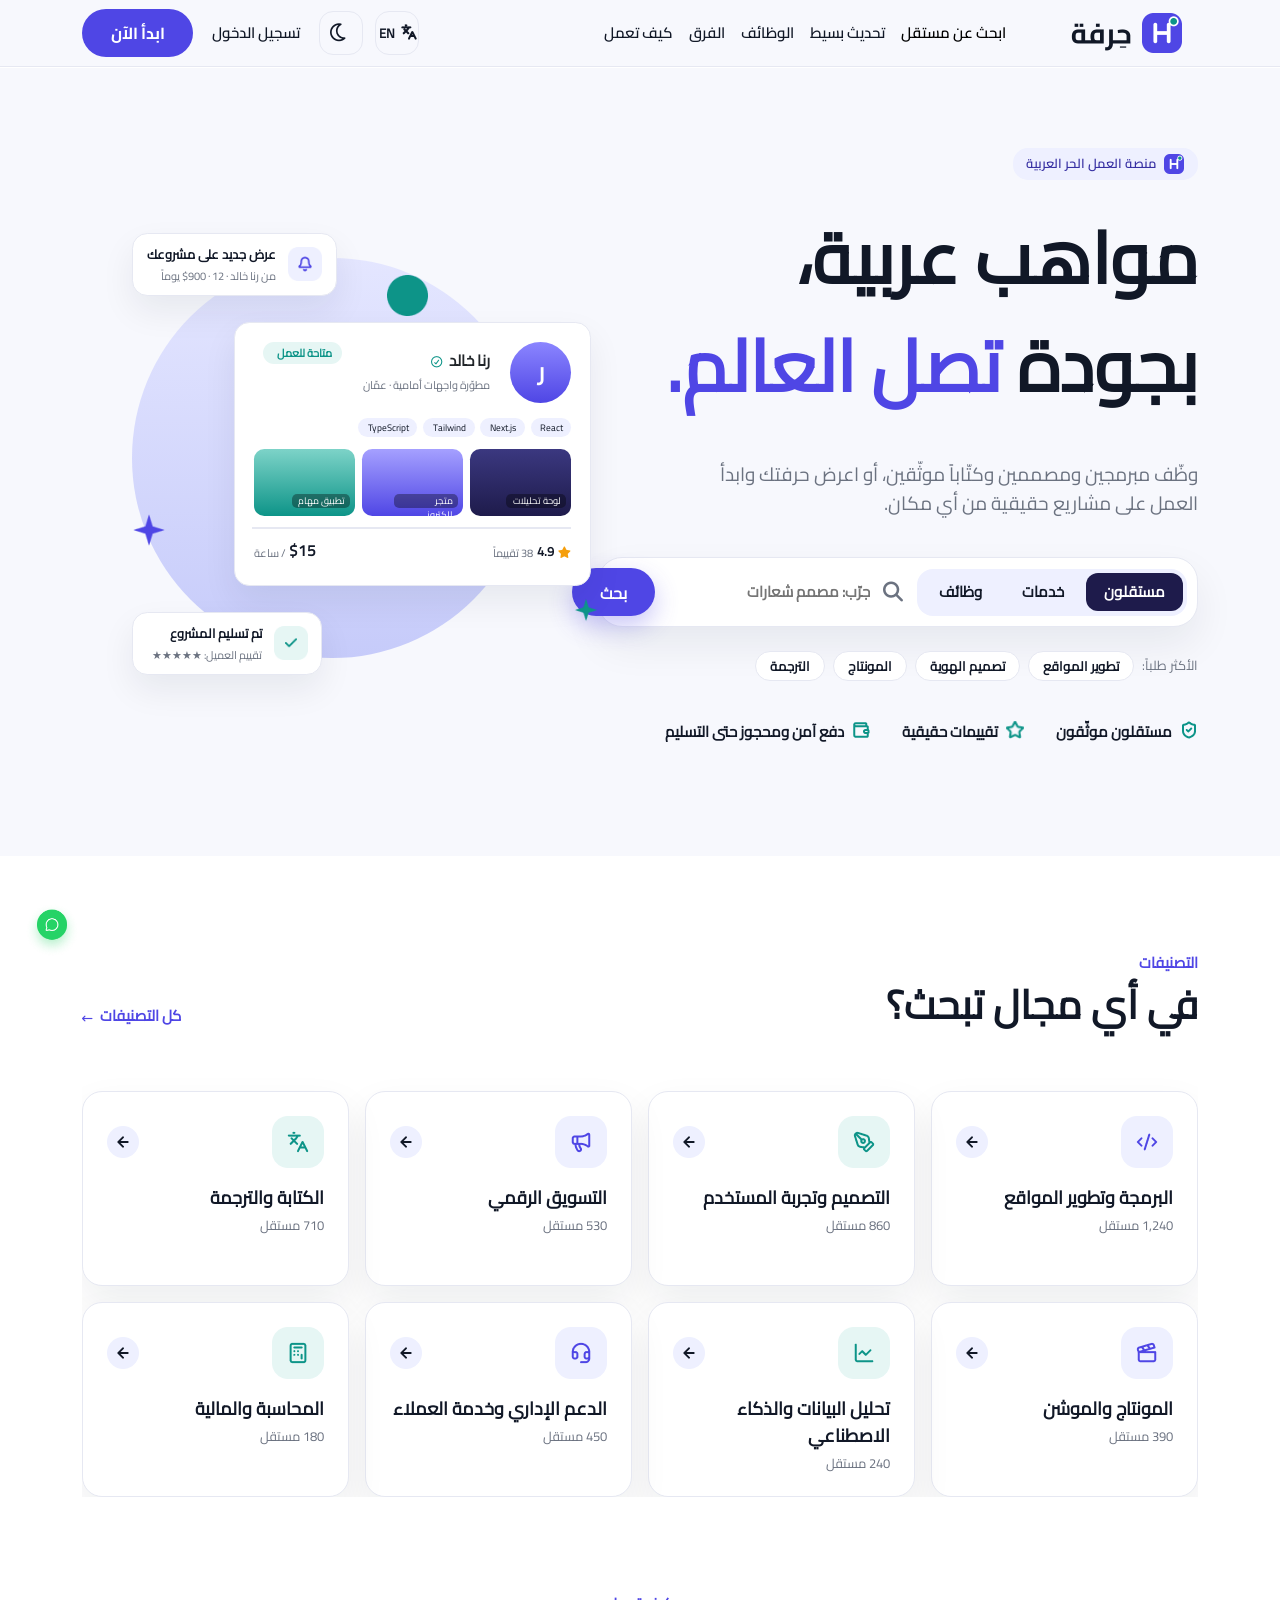
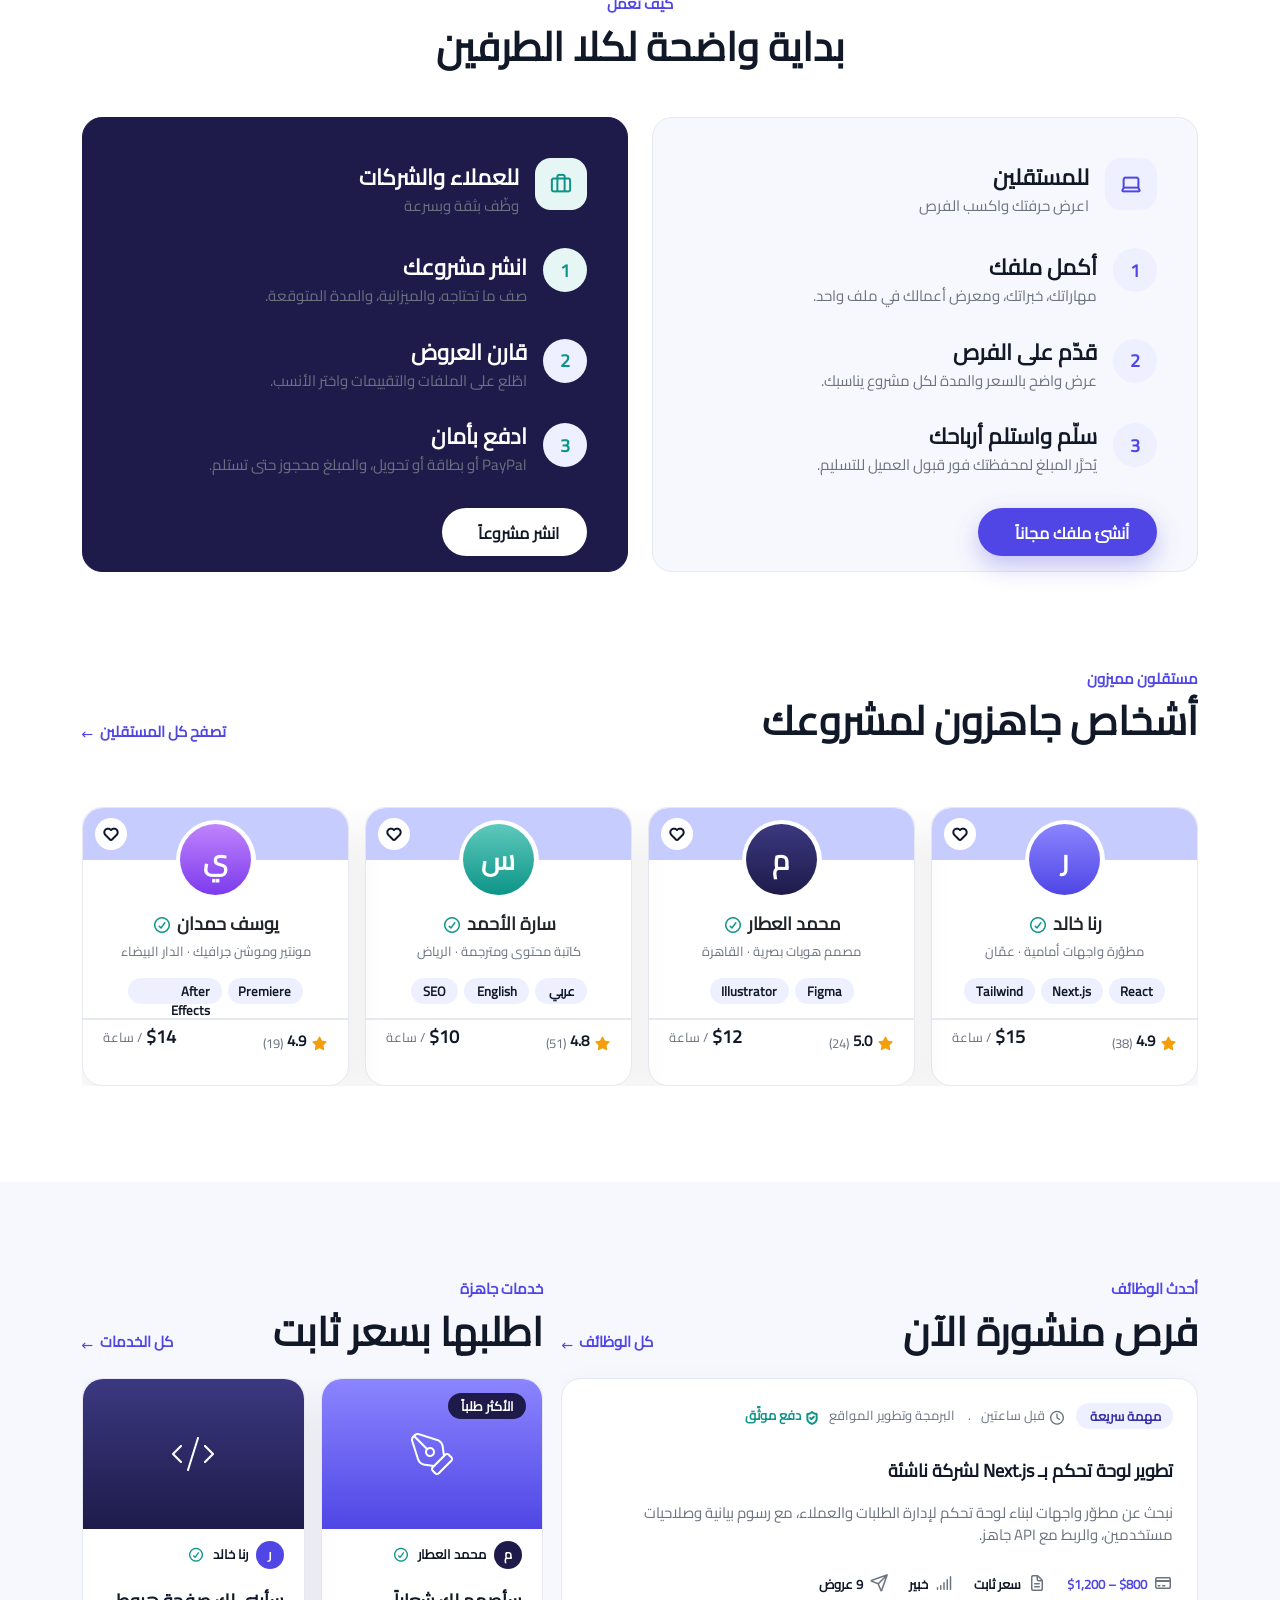
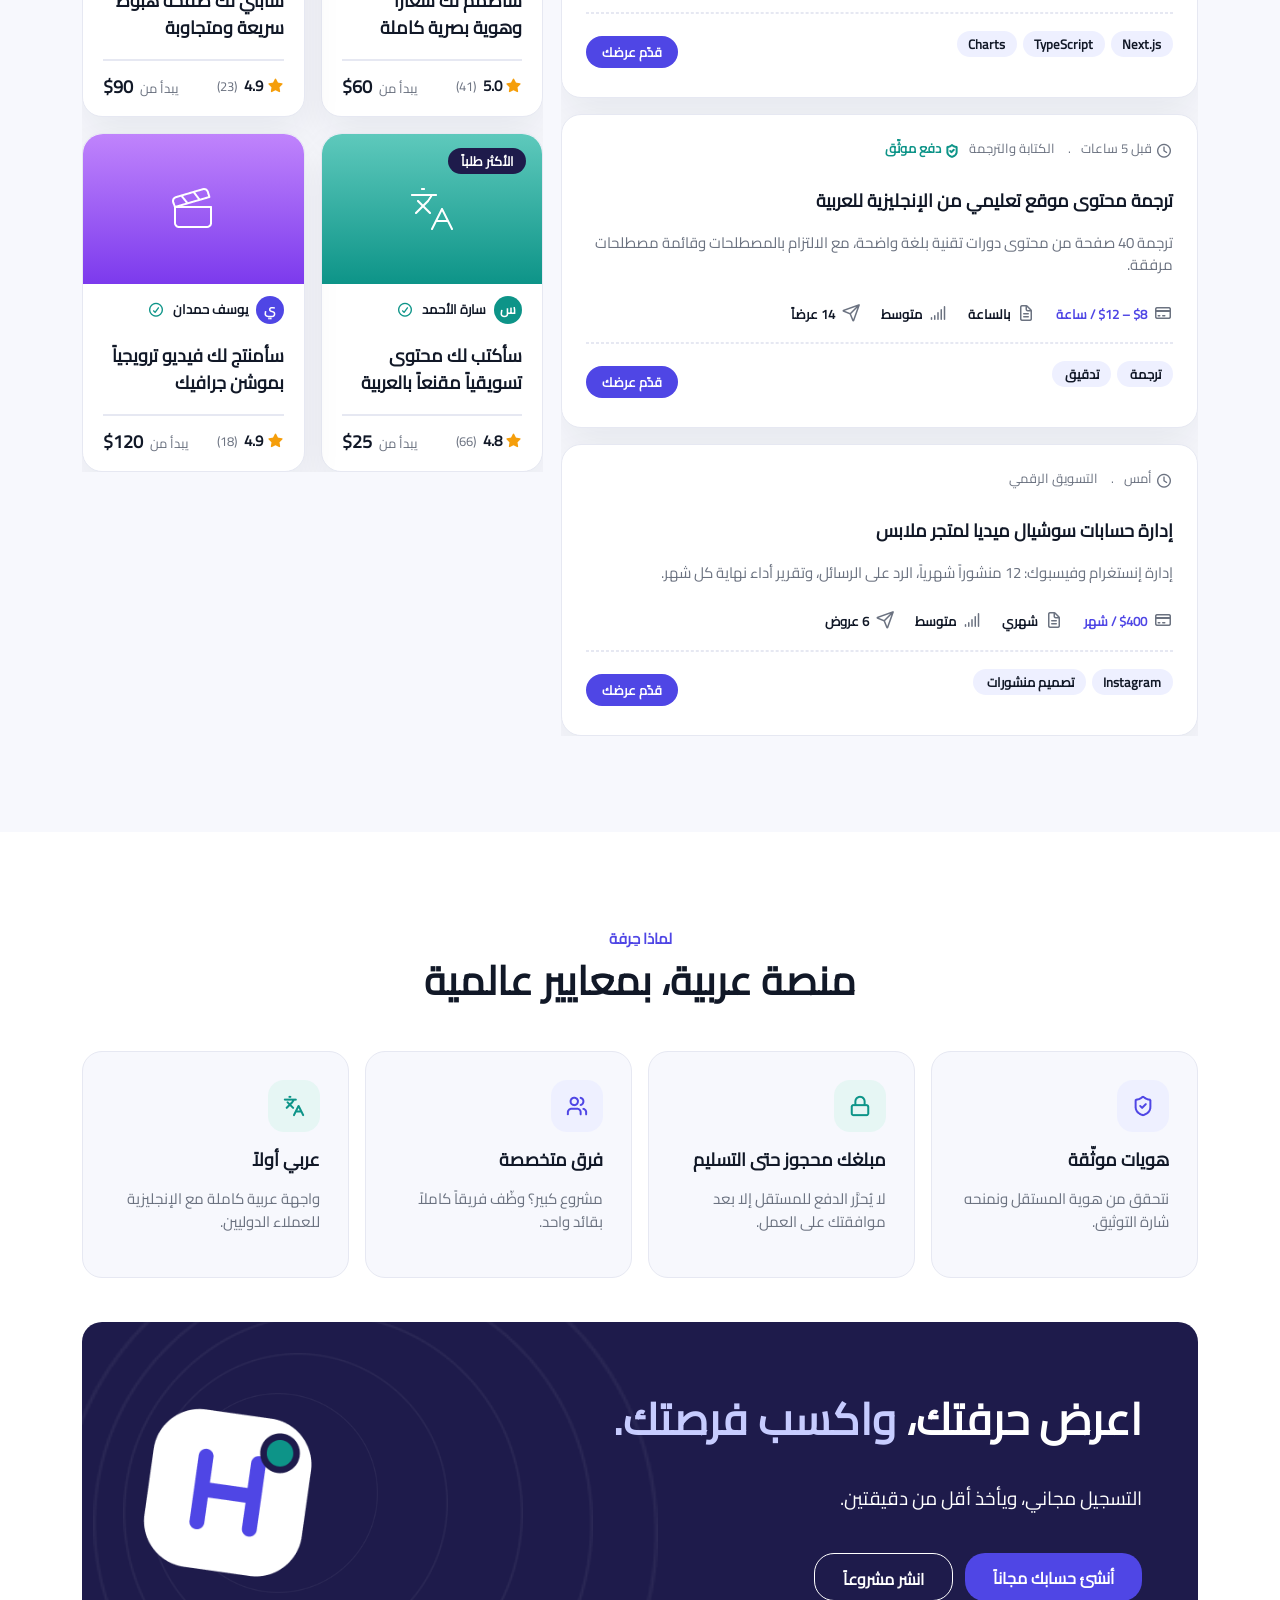
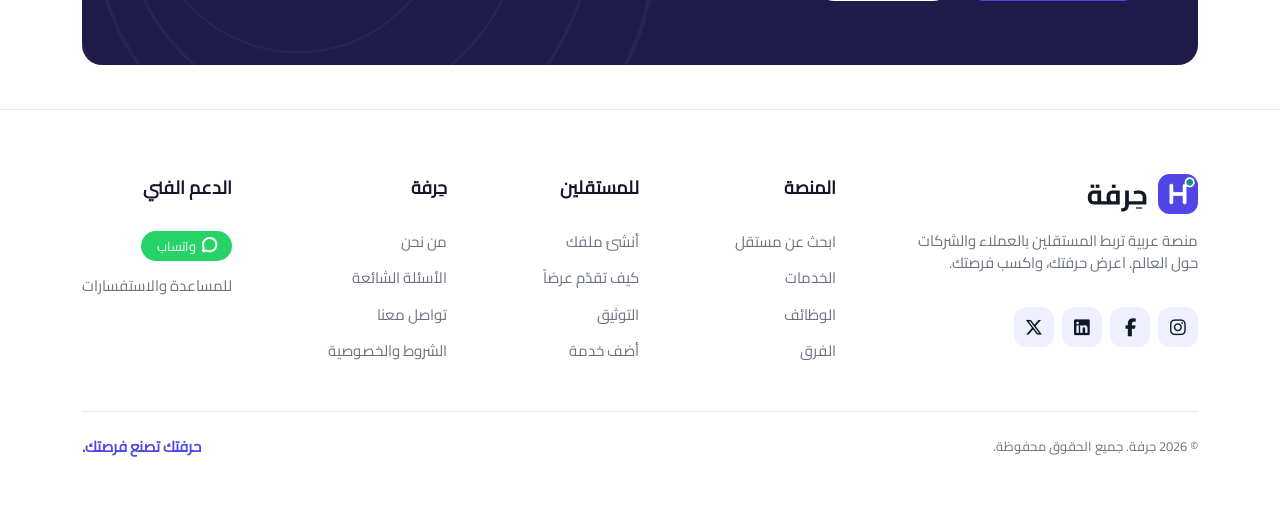
==== index.html @ 4d3cc08c "Update index.html" ====
<!DOCTYPE html>
<html lang="en" dir="rtl">
    <head>
        <meta charset="UTF-8">
        <meta name="viewport" content="width=device-width, initial-scale=1.0">
        <title>حِرفة</title>
        <!-- ضبط الوضع الليلي مبكراً قبل ظهور الصفحة -->
        <script>
            (function () {
                try {
                    var t = localStorage.getItem('theme');
                    if (!t) { t = window.matchMedia('(prefers-color-scheme: dark)').matches ? 'dark' : 'light'; }
                    document.documentElement.setAttribute('data-theme', t);
                } catch (e) {}
            })();
        </script>
        <link rel="stylesheet" href="css/all.min.css"/>
        <link rel="stylesheet" href="css/brands.min.css"/>
        <link rel="stylesheet" href="css/fontawesome.min.css"/>
        <!--  استدعاء ملف البوتوستراب  -->
        <link href="css/Bootstrapvarsio5.css" rel="stylesheet"/>
        <link rel="stylesheet" href="css/style.css"/>
        <!-- ملفات الاتصال المسبق بخطوط قوقل وأيقونة الموقع -->
        <link rel="preconnect" href="https://fonts.googleapis.com">
        <link rel="preconnect" href="https://fonts.gstatic.com" crossorigin>
        <link rel="shortcut icon" href="image/Logo Mark.png" type="images/x-icon">
    </head>
    <body>
        <main>
            <!-- شاشة التحميل الافتتاحية -->
            <div id="splash-screen">
                <div class="splash-content">
                    <!-- استبدل logo.png برابط صورة لوغو موقعك الحالي -->
                    <img src="image/Logo Markii.png" alt="لوغو حرفة" class="splash-logo">
                    <!-- خط تحميل متحرك باللون البنفسجي الخاص بموقعك -->
                    <div class="loading-bar"></div>
                </div>
            </div>
            <!-- start nav -->
            <nav class="navbar navbar-expand-lg ">
                <div class="container">
                    <a class="navbar-brand" href="#"><img src="image/Logo.png" alt="" ></a>
                    <button class="navbar-toggler" type="button" data-bs-toggle="collapse" data-bs-target="#navbarSupportedContent" aria-controls="navbarSupportedContent" aria-expanded="false" aria-label="Toggle navigation">
                    <span class="navbar-toggler-icon"></span>
                    </button>
                    <div class="collapse navbar-collapse" id="navbarSupportedContent">
                        <ul class="navbar-nav ms-auto mb-2 mb-lg-0 ">
                            <li class="nav-item">
                                <a class="nav-link active" aria-current="page" href="freelancer.html">ابحث عن مستقل</a>
                            </li>
                            <li class="nav-item">
                                <a class="nav-link" href="#search">تحديث بسيط</a>
                            </li>
                            <li class="nav-item">
                                <a class="nav-link" href="jobs.html">الوظائف</a>
                            </li>
                            <li class="nav-item">
                                <a class="nav-link" href="#why">الفرق</a>
                            </li>
                            <li class="nav-item">
                                <a class="nav-link" href="#work">كيف تعمل</a>
                            </li>
                        </ul>
                        <button type="button" class="btn btn1"  >
                            <div>
                                <img src="image/languages.png" alt="">
                                <p>EN</p>
                            </div>
                        </button>
                        <button type="button" class="btn btn2" id="themeToggle" aria-label="تبديل الوضع الليلي"><i class="fa-regular fa-moon"></i></button>
                        <button type="button" class="btn btn3" >تسجيل الدخول</button>
                        <button type="button" class="btn btn4">ابدأ الآن</button>
                    </div>
                </div>
            </nav>
            <!-- end nav -->
            <!-- start about -->
            <section class="about">
                <div class="container">
                    <div class="all">
                        <div class="div1">
                            <div class="d1">
                                <img src="image/Logo Mark.png" alt="">
                                <p>منصة العمل الحر العربية</p>
                            </div>
                            <p class="p1">مواهب عربية، بجودة <span>تصل العالم.</span></p>
                            <p class="p2">وظّف مبرمجين ومصممين وكتّاباً موثّقين، أو اعرض حرفتك وابدأ العمل على مشاريع حقيقية من أي مكان.</p>
                            <div class="d2">
                                <div class="a1">
                                    <a href="freelancer.html" target="_blank"><button class="b1">مستقلون</button></a>
                                    <a href="" target="_blank"><button class="b2" id="#why">خدمات</button></a>
                                    <a href="jobs.html" target="_blank"><button class="b3">وظائف</button></a>
                                </div>
                                <div class="a2">
                                    <i class="fa-solid fa-magnifying-glass"></i>
                                    <input type="text" placeholder="جرّب: مصمم شعارات">
                                </div>
                                <button class="b4">بحث</button>
                            </div>
                            <div class="d3">
                                <p class="p1">الأكثر طلباً:</p>
                                <p class="p2">تطوير المواقع</p>
                                <p class="p3">تصميم الهوية</p>
                                <p class="p4">المونتاج</p>
                                <p class="p5">الترجمة</p>
                            </div>
                            <div class="d4">
                                <div class="a1">
                                    <img src="image/shield-check.png" alt="">
                                    <p>مستقلون موثّقون</p>
                                </div>
                                <div class="a2">
                                    <img src="image/Vectors.png" alt="">
                                    <p>تقييمات حقيقية</p>
                                </div>
                                <div class="a3">
                                    <img src="image/wallet.png" alt="">
                                    <p>دفع آمن ومحجوز حتى التسليم</p>
                                </div>
                            </div>
                        </div>
                        <div class="div2">
                            <div class="allall">
                                <div class="d1">
                                    <img src="image/Icon.png" alt="">
                                    <div>
                                        <p class="p1">عرض جديد على مشروعك</p>
                                        <p class="p2">من رنا خالد · ‎$900‎ · 12 يوماً</p>
                                    </div>
                                </div>
                                <img src="image/Dot.png" alt="" class="img1">
                                <div class="d2">
                                    <div class="div1">
                                        <p class="m1">ر</p>
                                        <div class="m2">
                                            <div>
                                                <p>رنا خالد</p>
                                                <i class="fa-regular fa-circle-check"></i>
                                            </div>
                                            <p class="p">مطوّرة واجهات أمامية · عمّان</p>
                                        </div>
                                        <p class="m3">متاحة للعمل</p>
                                    </div>
                                    <div class="div2">
                                        <p class="m1">React</p>
                                        <p class="m2">Next.js</p>
                                        <p class="m3">Tailwind</p>
                                        <p class="m4">TypeScript</p>
                                    </div>
                                    <div class="div3">
                                        <div class="m1">
                                            <p>لوحة تحليلات</p>
                                        </div>
                                        <div class="m2">
                                            <p>متجر إلكتروني</p>
                                        </div>
                                        <div class="m3">
                                            <p>تطبيق مهام</p>
                                        </div>
                                    </div>
                                    <div class="div4"></div>
                                    <div class="div5">
                                        <div class="m1">
                                            <i class="fa-solid fa-star"></i>
                                            <p>4.9 <span>38 تقييماً</span></p>
                                        </div>
                                        <p class="m2">$15 <span>/ ساعة</span></p>
                                    </div>
                                </div>
                                <img src="image/Sparkle.png" alt="" class="img2">
                                <img src="image/Sparkle2.png" alt="" class="img3">
                                <div class="d3">
                                    <img src="image/Icon2.png" alt="">
                                    <div>
                                        <p class="p1">تم تسليم المشروع</p>
                                        <p class="p2">تقييم العميل: ★★★★★</p>
                                    </div>
                                </div>
                            </div>
                        </div>
                    </div>
                </div>
            </section>
            <!-- end about -->
            <!-- start search -->
            <section class="search" id="search">
                <img src="image/WhatsApp FAB.png" alt="" class="img">
                <div class="container">
                    <div class="all">
                        <div class="div1">
                            <div class="m1">
                                <p class="p1">التصنيفات</p>
                                <p class="p2">في أي مجال تبحث؟</p>
                            </div>
                            <div class="m2">
                                <p>كل التصنيفات</p>
                                <i class="fa-solid fa-arrow-left-long"></i>
                            </div>
                        </div>
                        <div class="div2">
                            <div class="m1">
                                <div class="a1">
                                    <img src="image/Icon Box.png" alt="" class="i1">
                                    <img src="image/Arrow.png" alt="" class="i2">
                                </div>
                                <div class="a2">
                                    <p class="p1">البرمجة وتطوير المواقع</p>
                                    <p class="p2">1,240 مستقل</p>
                                </div>
                            </div>
                            <div class="m2">
                                <div class="a1">
                                    <img src="image/Icon Box2.png" alt="" class="i1">
                                    <img src="image/Arrow.png" alt="" class="i2">
                                </div>
                                <div class="a2">
                                    <p class="p1">التصميم وتجربة المستخدم</p>
                                    <p class="p2">860 مستقل</p>
                                </div>
                            </div>
                            <div class="m3">
                                <div class="a1">
                                    <img src="image/Icon Box3.png" alt="" class="i1">
                                    <img src="image/Arrow.png" alt="" class="i2">
                                </div>
                                <div class="a2">
                                    <p class="p1">التسويق الرقمي</p>
                                    <p class="p2">530 مستقل</p>
                                </div>
                            </div>
                            <div class="m4">
                                <div class="a1">
                                    <img src="image/Icon Box4.png" alt="" class="i1">
                                    <img src="image/Arrow.png" alt="" class="i2">
                                </div>
                                <div class="a2">
                                    <p class="p1">الكتابة والترجمة</p>
                                    <p class="p2">710 مستقل</p>
                                </div>
                            </div>
                            <div class="m5">
                                <div class="a1">
                                    <img src="image/Icon Box5.png" alt="" class="i1">
                                    <img src="image/Arrow.png" alt="" class="i2">
                                </div>
                                <div class="a2">
                                    <p class="p1">المونتاج والموشن</p>
                                    <p class="p2">390 مستقل</p>
                                </div>
                            </div>
                            <div class="m6">
                                <div class="a1">
                                    <img src="image/Icon Box6.png" alt="" class="i1">
                                    <img src="image/Arrow.png" alt="" class="i2">
                                </div>
                                <div class="a2">
                                    <p class="p1">تحليل البيانات والذكاء الاصطناعي</p>
                                    <p class="p2">240 مستقل</p>
                                </div>
                            </div>
                            <div class="m7">
                                <div class="a1">
                                    <img src="image/Icon Box7.png" alt="" class="i1">
                                    <img src="image/Arrow.png" alt="" class="i2">
                                </div>
                                <div class="a2">
                                    <p class="p1">الدعم الإداري وخدمة العملاء</p>
                                    <p class="p2">450 مستقل</p>
                                </div>
                            </div>
                            <div class="m8">
                                <div class="a1">
                                    <img src="image/Icon Box8.png" alt="" class="i1">
                                    <img src="image/Arrow.png" alt="" class="i2">
                                </div>
                                <div class="a2">
                                    <p class="p1">المحاسبة والمالية</p>
                                    <p class="p2">180 مستقل</p>
                                </div>
                            </div>
                        </div>
                    </div>
                </div>
            </section>
            <!-- end search -->
            <!-- start work -->
            <section class="work" id="work">
                <div class="container">
                    <div class="all">
                        <div class="div1">
                            <p class="p1">كيف تعمل</p>
                            <p class="p2">بداية واضحة لكلا الطرفين</p>
                        </div>
                        <div class="div2">
                            <div class="d1">
                                <div class="m1">
                                    <img src="image/Icon Box0.png" alt="">
                                    <div>
                                        <p class="s1">للمستقلين</p>
                                        <p class="s2">اعرض حرفتك واكسب الفرص</p>
                                    </div>
                                </div>
                                <div class="m2">
                                    <p class="s0">1</p>
                                    <div>
                                        <p class="s1">أكمل ملفك</p>
                                        <p class="s2">مهاراتك، خبراتك، ومعرض أعمالك في ملف واحد.</p>
                                    </div>
                                </div>
                                <div class="m3">
                                    <p class="s0">2</p>
                                    <div>
                                        <p class="s1">قدّم على الفرص</p>
                                        <p class="s2">عرض واضح بالسعر والمدة لكل مشروع يناسبك.</p>
                                    </div>
                                </div>
                                <div class="m4">
                                    <p class="s0">3</p>
                                    <div>
                                        <p class="s1">سلّم واستلم أرباحك</p>
                                        <p class="s2">يُحرَّر المبلغ لمحفظتك فور قبول العميل للتسليم.</p>
                                    </div>
                                </div>
                                <a href="#" class="m5">أنشئ ملفك مجاناً</a>
                            </div>
                            <div class="d2">
                                <div class="m1">
                                    <img src="image/Icon Box00.png" alt="">
                                    <div>
                                        <p class="s1">للعملاء والشركات</p>
                                        <p class="s2">وظّف بثقة وبسرعة</p>
                                    </div>
                                </div>
                                <div class="m2">
                                    <p class="s0">1</p>
                                    <div>
                                        <p class="s1">انشر مشروعك</p>
                                        <p class="s2">صف ما تحتاجه، والميزانية، والمدة المتوقعة.</p>
                                    </div>
                                </div>
                                <div class="m3">
                                    <p class="s0">2</p>
                                    <div>
                                        <p class="s1">قارن العروض</p>
                                        <p class="s2">اطّلع على الملفات والتقييمات واختر الأنسب.</p>
                                    </div>
                                </div>
                                <div class="m4">
                                    <p class="s0">3</p>
                                    <div>
                                        <p class="s1">ادفع بأمان</p>
                                        <p class="s2">PayPal أو بطاقة أو تحويل، والمبلغ محجوز حتى تستلم.</p>
                                    </div>
                                </div>
                                <a href="#" class="m5">انشر مشروعاً</a>
                            </div>
                        </div>
                    </div>
                </div>
            </section>
            <!-- end work -->
            <!-- start people -->
            <section class="people" id="people">
                <div class="container">
                    <div class="all">
                        <div class="div1">
                            <div class="m1">
                                <p class="p1">مستقلون مميزون</p>
                                <p class="p2">أشخاص جاهزون لمشروعك</p>
                            </div>
                            <div class="m2">
                                <p>تصفح كل المستقلين</p>
                                <i class="fa-solid fa-arrow-left-long"></i>
                            </div>
                        </div>
                        <div class="div2">
                            <div class="m1">
                                <div class="a1">
                                    <img src="image/Favorite.png" alt="">
                                </div>
                                <div class="a2">
                                    <div>ر</div>
                                </div>
                                <div class="a3">
                                    <p>رنا خالد</p>
                                    <i class="fa-regular fa-circle-check"></i>
                                </div>
                                <p class="a4">مطوّرة واجهات أمامية · عمّان</p>
                                <div class="a5">
                                    <p class="p1">React</p>
                                    <p class="p2">Next.js</p>
                                    <p class="p3">Tailwind</p>
                                </div>
                                <div class="a6"></div>
                                <div class="a7">
                                    <div class="p1">
                                        <i class="fa-solid fa-star"></i>
                                        <p>4.9 <span>(38)</span></p>
                                    </div>
                                    <p class="p2">$15 <span>/ ساعة</span></p>
                                </div>
                            </div>
                            <div class="m2">
                                <div class="a1">
                                    <img src="image/Favorite.png" alt="">
                                </div>
                                <div class="a2">
                                    <div>م</div>
                                </div>
                                <div class="a3">
                                    <p>محمد العطار</p>
                                    <i class="fa-regular fa-circle-check"></i>
                                </div>
                                <p class="a4">مصمم هويات بصرية · القاهرة</p>
                                <div class="a5">
                                    <p class="p1">Figma</p>
                                    <p class="p2">Illustrator</p>
                                </div>
                                <div class="a6"></div>
                                <div class="a7">
                                    <div class="p1">
                                        <i class="fa-solid fa-star"></i>
                                        <p>5.0 <span>(24)</span></p>
                                    </div>
                                    <p class="p2">$12 <span>/ ساعة</span></p>
                                </div>
                            </div>
                            <div class="m3">
                                <div class="a1">
                                    <img src="image/Favorite.png" alt="">
                                </div>
                                <div class="a2">
                                    <div>س</div>
                                </div>
                                <div class="a3">
                                    <p>سارة الأحمد</p>
                                    <i class="fa-regular fa-circle-check"></i>
                                </div>
                                <p class="a4">كاتبة محتوى ومترجمة · الرياض</p>
                                <div class="a5">
                                    <p class="p1">عربي</p>
                                    <p class="p2">English</p>
                                    <p class="p3">SEO</p>
                                </div>
                                <div class="a6"></div>
                                <div class="a7">
                                    <div class="p1">
                                        <i class="fa-solid fa-star"></i>
                                        <p>4.8 <span>(51)</span></p>
                                    </div>
                                    <p class="p2">$10 <span>/ ساعة</span></p>
                                </div>
                            </div>
                            <div class="m4">
                                <div class="a1">
                                    <img src="image/Favorite.png" alt="">
                                </div>
                                <div class="a2">
                                    <div>ي</div>
                                </div>
                                <div class="a3">
                                    <p>يوسف حمدان</p>
                                    <i class="fa-regular fa-circle-check"></i>
                                </div>
                                <p class="a4">مونتير وموشن جرافيك · الدار البيضاء</p>
                                <div class="a5">
                                    <p class="p1">Premiere</p>
                                    <p class="p2">After Effects</p>
                                </div>
                                <div class="a6"></div>
                                <div class="a7">
                                    <div class="p1">
                                        <i class="fa-solid fa-star"></i>
                                        <p>4.9 <span>(19)</span></p>
                                    </div>
                                    <p class="p2">$14 <span>/ ساعة</span></p>
                                </div>
                            </div>
                        </div>
                    </div>
                </div>
            </section>
            <!-- end people -->
            <!-- start jobs -->
            <section class="jobs" id="jobs">
                <div class="container">
                    <div class="all">
                        <div class="div1">
                            <div class="m1">
                                <div class="s1">
                                    <p class="p1">أحدث الوظائف</p>
                                    <p class="p2">فرص منشورة الآن</p>
                                </div>
                                <div class="s2">
                                    <p>كل الوظائف</p>
                                    <i class="fa-solid fa-arrow-left-long"></i>
                                </div>
                            </div>
                            <div class="m2">
                                <div class="s1">
                                    <div class="p1">
                                        <p class="a1">مهمة سريعة</p>
                                        <div class="a2">
                                            <i class="fa-regular fa-clock"></i>
                                            <p>قبل ساعتين</p>
                                        </div>
                                        <p class="a3">. <span>البرمجة وتطوير المواقع</span></p>
                                        <div class="a4">
                                            <img src="image/glyph.png" alt="">
                                            <p>دفع موثّق</p>
                                        </div>
                                    </div>
                                    <p class="p2">تطوير لوحة تحكم بـ Next.js لشركة ناشئة</p>
                                    <p class="p3">نبحث عن مطوّر واجهات لبناء لوحة تحكم لإدارة الطلبات والعملاء، مع رسوم بيانية وصلاحيات مستخدمين، والربط مع API جاهز.</p>
                                    <div class="p4">
                                        <div class="a1">
                                            <i class="fa-regular fa-credit-card"></i>
                                            <p>$800 – $1,200</p>
                                        </div>
                                        <div class="a2">
                                            <i class="fa-regular fa-file-lines"></i>
                                            <p>سعر ثابت</p>
                                        </div>
                                        <div class="a3">
                                            <i class="fa-solid fa-signal"></i>
                                            <p>خبير</p>
                                        </div>
                                        <div class="a4">
                                            <i class="fa-regular fa-paper-plane"></i>
                                            <p>9 عروض</p>
                                        </div>
                                    </div>
                                    <div class="p5"></div>
                                    <div class="p6">
                                        <div class="a1">
                                            <p class="a2">Next.js</p>
                                            <p class="a3">TypeScript</p>
                                            <p class="a4">Charts</p>
                                        </div>
                                        <a href="#">قدّم عرضك</a>
                                    </div>
                                </div>
                                <div class="s2">
                                    <div class="p1">
                                        <div class="a2">
                                            <i class="fa-regular fa-clock"></i>
                                            <p>قبل 5 ساعات</p>
                                        </div>
                                        <p class="a3">. <span>الكتابة والترجمة</span></p>
                                        <div class="a4">
                                            <img src="image/glyph.png" alt="">
                                            <p>دفع موثّق</p>
                                        </div>
                                    </div>
                                    <p class="p2">ترجمة محتوى موقع تعليمي من الإنجليزية للعربية</p>
                                    <p class="p3">ترجمة 40 صفحة من محتوى دورات تقنية بلغة واضحة، مع الالتزام بالمصطلحات وقائمة مصطلحات مرفقة.</p>
                                    <div class="p4">
                                        <div class="a1">
                                            <i class="fa-regular fa-credit-card"></i>
                                            <p>$8 – $12 / ساعة</p>
                                        </div>
                                        <div class="a2">
                                            <i class="fa-regular fa-file-lines"></i>
                                            <p>بالساعة</p>
                                        </div>
                                        <div class="a3">
                                            <i class="fa-solid fa-signal"></i>
                                            <p>متوسط</p>
                                        </div>
                                        <div class="a4">
                                            <i class="fa-regular fa-paper-plane"></i>
                                            <p>14 عرضاً</p>
                                        </div>
                                    </div>
                                    <div class="p5"></div>
                                    <div class="p6">
                                        <div class="a1">
                                            <p class="a2">ترجمة</p>
                                            <p class="a3">تدقيق</p>
                                        </div>
                                        <a href="#">قدّم عرضك</a>
                                    </div>
                                </div>
                                <div class="s3">
                                    <div class="p1">
                                        <div class="a2">
                                            <i class="fa-regular fa-clock"></i>
                                            <p>أمس</p>
                                        </div>
                                        <p class="a3">. <span>التسويق الرقمي</span></p>
                                    </div>
                                    <p class="p2">إدارة حسابات سوشيال ميديا لمتجر ملابس</p>
                                    <p class="p3">إدارة إنستغرام وفيسبوك: 12 منشوراً شهرياً، الرد على الرسائل، وتقرير أداء نهاية كل شهر.</p>
                                    <div class="p4">
                                        <div class="a1">
                                            <i class="fa-regular fa-credit-card"></i>
                                            <p>$400 / شهر</p>
                                        </div>
                                        <div class="a2">
                                            <i class="fa-regular fa-file-lines"></i>
                                            <p>شهري</p>
                                        </div>
                                        <div class="a3">
                                            <i class="fa-solid fa-signal"></i>
                                            <p>متوسط</p>
                                        </div>
                                        <div class="a4">
                                            <i class="fa-regular fa-paper-plane"></i>
                                            <p>6 عروض</p>
                                        </div>
                                    </div>
                                    <div class="p5"></div>
                                    <div class="p6">
                                        <div class="a1">
                                            <p class="a2">Instagram</p>
                                            <p class="a3">تصميم منشورات</p>
                                        </div>
                                        <a href="#">قدّم عرضك</a>
                                    </div>
                                </div>
                            </div>
                        </div>
                        <div class="div2">
                            <div class="m1">
                                <div class="s1">
                                    <p class="p1">خدمات جاهزة</p>
                                    <p class="p2">اطلبها بسعر ثابت</p>
                                </div>
                                <div class="s2">
                                    <p>كل الخدمات</p>
                                    <i class="fa-solid fa-arrow-left-long"></i>
                                </div>
                            </div>
                            <div class="m2">
                                <div class="s1">
                                    <div class="p1">
                                        <p>الأكثر طلباً</p>
                                        <img src="image/pen-tool.png" alt="">
                                    </div>
                                    <div class="p2">
                                        <p class="a1">م</p>
                                        <p class="a2">محمد العطار</p>
                                        <i class="fa-regular fa-circle-check"></i>
                                    </div>
                                    <p class="p3">سأصمم لك شعاراً وهوية بصرية كاملة</p>
                                    <div class="p4"></div>
                                    <div class="p5">
                                        <div class="a1">
                                            <i class="fa-solid fa-star"></i>
                                            <p>5.0 <span>(41)</span></p>
                                        </div>
                                        <p class="a2">يبدأ من <span>60$</span></p>
                                    </div>
                                </div>
                                <div class="s2">
                                    <div class="p1">
                                        <img src="image/pen-tool2.png" alt="">
                                    </div>
                                    <div class="p2">
                                        <p class="a1">ر</p>
                                        <p class="a2">رنا خالد</p>
                                        <i class="fa-regular fa-circle-check"></i>
                                    </div>
                                    <p class="p3">سأبني لك صفحة هبوط سريعة ومتجاوبة</p>
                                    <div class="p4"></div>
                                    <div class="p5">
                                        <div class="a1">
                                            <i class="fa-solid fa-star"></i>
                                            <p>4.9 <span>(23)</span></p>
                                        </div>
                                        <p class="a2">يبدأ من <span>90$</span></p>
                                    </div>
                                </div>
                                <div class="s3">
                                    <div class="p1">
                                        <p>الأكثر طلباً</p>
                                        <img src="image/pen-tool3.png" alt="">
                                    </div>
                                    <div class="p2">
                                        <p class="a1">س</p>
                                        <p class="a2">سارة الأحمد</p>
                                        <i class="fa-regular fa-circle-check"></i>
                                    </div>
                                    <p class="p3">سأكتب لك محتوى تسويقياً مقنعاً بالعربية</p>
                                    <div class="p4"></div>
                                    <div class="p5">
                                        <div class="a1">
                                            <i class="fa-solid fa-star"></i>
                                            <p>4.8 <span>(66)</span></p>
                                        </div>
                                        <p class="a2">يبدأ من <span>25$</span></p>
                                    </div>
                                </div>
                                <div class="s4">
                                    <div class="p1">
                                        <img src="image/pen-tool4.png" alt="">
                                    </div>
                                    <div class="p2">
                                        <p class="a1">ي</p>
                                        <p class="a2">يوسف حمدان</p>
                                        <i class="fa-regular fa-circle-check"></i>
                                    </div>
                                    <p class="p3">سأمنتج لك فيديو ترويجياً بموشن جرافيك</p>
                                    <div class="p4"></div>
                                    <div class="p5">
                                        <div class="a1">
                                            <i class="fa-solid fa-star"></i>
                                            <p>4.9 <span>(18)</span></p>
                                        </div>
                                        <p class="a2">يبدأ من <span>120$</span></p>
                                    </div>
                                </div>
                            </div>
                        </div>
                    </div>
                </div>
            </section>
            <!-- end jobs -->
            <!-- start why -->
            <section class="why" id="why">
                <div class="container">
                    <div class="all">
                        <div class="div1">
                            <p class="m1">لماذا حِرفة</p>
                            <p class="m2">منصة عربية، بمعايير عالمية</p>
                        </div>
                        <div class="div2">
                            <div class="m1">
                                <img src="image/Icon Box1.png" alt="">
                                <p class="p1">هويات موثّقة</p>
                                <p class="p2">نتحقق من هوية المستقل ونمنحه شارة التوثيق.</p>
                            </div>
                            <div class="m2">
                                <img src="image/Icon Box22.png" alt="">
                                <p class="p1">مبلغك محجوز حتى التسليم</p>
                                <p class="p2">لا يُحرَّر الدفع للمستقل إلا بعد موافقتك على العمل.</p>
                            </div>
                            <div class="m3">
                                <img src="image/Icon Box33.png" alt="">
                                <p class="p1">فرق متخصصة</p>
                                <p class="p2">مشروع كبير؟ وظّف فريقاً كاملاً بقائد واحد.</p>
                            </div>
                            <div class="m4">
                                <img src="image/Icon Box44.png" alt="">
                                <p class="p1">عربي أولاً</p>
                                <p class="p2">واجهة عربية كاملة مع الإنجليزية للعملاء الدوليين.</p>
                            </div>
                        </div>
                    </div>
                </div>
            </section>
            <!-- end why -->
            <!-- start known -->
            <section class="known">
                <div class="container">
                    <div class="all">
                        <div class="div1">
                            <p class="m1">اعرض حرفتك، <span>واكسب فرصتك.</span></p>
                            <p class="m2">التسجيل مجاني، ويأخذ أقل من دقيقتين.</p>
                            <div>
                                <a href="" class="a1">أنشئ حسابك مجاناً</a>
                                <a href="" class="a2">انشر مشروعاً</a>
                            </div>
                        </div>
                        <div class="div2">
                            <img src="image/Logo Mark2.png" alt="" class="i1">
                            <img src="image/Ring.png" alt="" class="i2">
                            <img src="image/Ring.png" alt="" class="i3">
                            <img src="image/Ring.png" alt="" class="i4">
                            <img src="image/Ring.png" alt="" class="i5">
                            <img src="image/Ring.png" alt="" class="i6">
                            
                            
                        </div>
                    </div>
                </div>
            </section>
            <!-- end known -->
            <!-- start footer -->
            <footer>
                <div class="container">
                    <div class="all">
                        <div class="div1">
                            <div class="m1">
                                <img src="image/Logo0.png" alt="">
                                <p class="p1">منصة عربية تربط المستقلين بالعملاء والشركات حول العالم. اعرض حرفتك، واكسب فرصتك.</p>
                                <div class="p2">
                                    <a href="https://instagram.com/" target="_blank">
                                        <i class="fa-brands fa-instagram"></i>
                                    </a>
                                    <a href="https://facebook.com/" target="_blank">
                                        <i class="fa-brands fa-facebook-f"></i>
                                    </a>
                                    <a href="https://linkedin.com/" target="_blank">
                                        <i class="fa-brands fa-linkedin"></i>
                                    </a>
                                    <a href="https://x.com/" target="_blank">
                                        <i class="fa-brands fa-x-twitter"></i>
                                    </a>
                                </div>
                            </div>
                            <div class="m2">
                                <div class="p1">
                                    <p class="s1">المنصة</p>
                                    <a href="" class="s2" target="_blank">ابحث عن مستقل</a>
                                    <a href="" class="s3" target="_blank">الخدمات</a>
                                    <a href="" class="s4" target="_blank">الوظائف</a>
                                    <a href="" class="s5" target="_blank">الفرق</a>
                                </div>
                                <div class="p2">
                                    <p class="s1">للمستقلين</p>
                                    <a href="" class="s2" target="_blank">أنشئ ملفك</a>
                                    <a href="" class="s3" target="_blank">كيف تقدّم عرضاً</a>
                                    <a href="" class="s4" target="_blank">التوثيق</a>
                                    <a href="" class="s5" target="_blank">أضف خدمة</a>
                                </div>
                                <div class="p3">
                                    <p class="s1">حِرفة</p>
                                    <a href="" class="s2" target="_blank">من نحن</a>
                                    <a href="" class="s3" target="_blank">الأسئلة الشائعة</a>
                                    <a href="" class="s4" target="_blank">تواصل معنا</a>
                                    <a href="" class="s5" target="_blank">الشروط والخصوصية</a>
                                </div>
                                <div class="p4">
                                    <p class="s1">الدعم الفني</p>
                                    <a href="https://web.whatsapp.com/" target="_blank" class="s2">
                                        <img src="image/whats.png" alt="">
                                        <p>واتساب</p>
                                    </a>
                                    <a href="" class="s3" target="_blank">للمساعدة والاستفسارات</a>
                                </div>
                            </div>
                        </div>
                        <div class="div2">
                            <p class="m1">&copy; 2026 حِرفة. جميع الحقوق محفوظة.</p>
                            <p class="m2">حرفتك تصنع فرصتك.</p>
                        </div>
                    </div>
                </div>
            </footer>
            <!-- end footer -->
        </main>





        <!-- ملف الجافا سكريبت الأساسي للموقع -->
        <script src="js/script.js"></script>
        <!-- مكتبة بوتستراب 5 للأجزاء التفاعلية مثل القوائم والنوافذ -->
        <script src="js/Bootstrapvarsio5.js"></script>
        <!-- ملف الأكواد والتخصيصات الخاصة بي -->
        <script src="js/custom.js"></script>
    </body>
</html>
---- css/brands.min.css ----
/*!
 * Font Awesome Free 7.3.1 by @fontawesome - https://fontawesome.com
 * License - https://fontawesome.com/license/free (Icons: CC BY 4.0, Fonts: SIL OFL 1.1, Code: MIT License)
 * Copyright 2026 Fonticons, Inc.
 */
:host,:root{--fa-family-brands:"Font Awesome 7 Brands";--fa-font-brands:normal 400 1em/1 var(--fa-family-brands)}@font-face{font-family:"Font Awesome 7 Brands";font-style:normal;font-weight:400;font-display:block;src:url(../webfonts/fa-brands-400.woff2)}.fa-brands,.fa-classic.fa-brands,.fab{--fa-family:var(--fa-family-brands);--fa-style:400}.fa-firefox-browser{--fa:"\e007"}.fa-ideal{--fa:"\e013"}.fa-microblog{--fa:"\e01a"}.fa-pied-piper-square,.fa-square-pied-piper{--fa:"\e01e"}.fa-unity{--fa:"\e049"}.fa-dailymotion{--fa:"\e052"}.fa-instagram-square,.fa-square-instagram{--fa:"\e055"}.fa-mixer{--fa:"\e056"}.fa-shopify{--fa:"\e057"}.fa-deezer{--fa:"\e077"}.fa-edge-legacy{--fa:"\e078"}.fa-google-pay{--fa:"\e079"}.fa-rust{--fa:"\e07a"}.fa-tiktok{--fa:"\e07b"}.fa-unsplash{--fa:"\e07c"}.fa-cloudflare{--fa:"\e07d"}.fa-guilded{--fa:"\e07e"}.fa-hive{--fa:"\e07f"}.fa-42-group,.fa-innosoft{--fa:"\e080"}.fa-instalod{--fa:"\e081"}.fa-octopus-deploy{--fa:"\e082"}.fa-perbyte{--fa:"\e083"}.fa-uncharted{--fa:"\e084"}.fa-watchman-monitoring{--fa:"\e087"}.fa-wodu{--fa:"\e088"}.fa-wirsindhandwerk,.fa-wsh{--fa:"\e2d0"}.fa-bots{--fa:"\e340"}.fa-cmplid{--fa:"\e360"}.fa-bilibili{--fa:"\e3d9"}.fa-golang{--fa:"\e40f"}.fa-pix{--fa:"\e43a"}.fa-sitrox{--fa:"\e44a"}.fa-hashnode{--fa:"\e499"}.fa-meta{--fa:"\e49b"}.fa-padlet{--fa:"\e4a0"}.fa-nfc-directional{--fa:"\e530"}.fa-nfc-symbol{--fa:"\e531"}.fa-screenpal{--fa:"\e570"}.fa-space-awesome{--fa:"\e5ac"}.fa-square-font-awesome{--fa:"\e5ad"}.fa-gitlab-square,.fa-square-gitlab{--fa:"\e5ae"}.fa-odysee{--fa:"\e5c6"}.fa-stubber{--fa:"\e5c7"}.fa-debian{--fa:"\e60b"}.fa-shoelace{--fa:"\e60c"}.fa-threads{--fa:"\e618"}.fa-square-threads{--fa:"\e619"}.fa-square-x-twitter{--fa:"\e61a"}.fa-x-twitter{--fa:"\e61b"}.fa-opensuse{--fa:"\e62b"}.fa-letterboxd{--fa:"\e62d"}.fa-square-letterboxd{--fa:"\e62e"}.fa-mintbit{--fa:"\e62f"}.fa-google-scholar{--fa:"\e63b"}.fa-brave{--fa:"\e63c"}.fa-brave-reverse{--fa:"\e63d"}.fa-pixiv{--fa:"\e640"}.fa-upwork{--fa:"\e641"}.fa-webflow{--fa:"\e65c"}.fa-signal-messenger{--fa:"\e663"}.fa-bluesky{--fa:"\e671"}.fa-jxl{--fa:"\e67b"}.fa-square-upwork{--fa:"\e67c"}.fa-web-awesome{--fa:"\e682"}.fa-square-web-awesome{--fa:"\e683"}.fa-square-web-awesome-stroke{--fa:"\e684"}.fa-dart-lang{--fa:"\e693"}.fa-flutter{--fa:"\e694"}.fa-files-pinwheel{--fa:"\e69f"}.fa-css{--fa:"\e6a2"}.fa-square-bluesky{--fa:"\e6a3"}.fa-openai{--fa:"\e7cf"}.fa-square-linkedin{--fa:"\e7d0"}.fa-cash-app{--fa:"\e7d4"}.fa-disqus{--fa:"\e7d5"}.fa-11ty,.fa-eleventy{--fa:"\e7d6"}.fa-kakao-talk{--fa:"\e7d7"}.fa-linktree{--fa:"\e7d8"}.fa-notion{--fa:"\e7d9"}.fa-pandora{--fa:"\e7da"}.fa-pixelfed{--fa:"\e7db"}.fa-tidal{--fa:"\e7dc"}.fa-vsco{--fa:"\e7dd"}.fa-w3c{--fa:"\e7de"}.fa-lumon{--fa:"\e7e2"}.fa-lumon-drop{--fa:"\e7e3"}.fa-square-figma{--fa:"\e7e4"}.fa-tex{--fa:"\e7ff"}.fa-duolingo{--fa:"\e812"}.fa-supportnow{--fa:"\e833"}.fa-tor-browser{--fa:"\e838"}.fa-typescript{--fa:"\e840"}.fa-square-deskpro{--fa:"\e844"}.fa-circle-zulip{--fa:"\e851"}.fa-julia{--fa:"\e852"}.fa-zulip{--fa:"\e853"}.fa-unison{--fa:"\e854"}.fa-bgg,.fa-board-game-geek{--fa:"\e855"}.fa-ko-fi{--fa:"\e856"}.fa-kubernetes{--fa:"\e857"}.fa-postgresql{--fa:"\e858"}.fa-scaleway{--fa:"\e859"}.fa-venmo{--fa:"\e85a"}.fa-venmo-v{--fa:"\e85b"}.fa-unreal-engine{--fa:"\e85c"}.fa-globaleaks{--fa:"\e85d"}.fa-solana{--fa:"\e85e"}.fa-threema{--fa:"\e85f"}.fa-forgejo{--fa:"\e860"}.fa-claude{--fa:"\e861"}.fa-gitee{--fa:"\e863"}.fa-xmpp{--fa:"\e864"}.fa-fediverse{--fa:"\e865"}.fa-tailwind-css{--fa:"\e866"}.fa-arch-linux{--fa:"\e867"}.fa-svelte{--fa:"\e868"}.fa-hugging-face{--fa:"\e869"}.fa-leetcode{--fa:"\e86a"}.fa-openstreetmap{--fa:"\e86b"}.fa-ultralytics{--fa:"\e86d"}.fa-ultralytics-hub{--fa:"\e86e"}.fa-ultralytics-yolo{--fa:"\e86f"}.fa-obsidian{--fa:"\e879"}.fa-zoom{--fa:"\e87b"}.fa-vim{--fa:"\e88a"}.fa-symfonycasts{--fa:"\e8ab"}.fa-build-awesome{--fa:"\e8ac"}.fa-codeberg{--fa:"\e8ad"}.fa-devpost{--fa:"\e8ae"}.fa-internet-archive{--fa:"\e8b1"}.fa-lets-encrypt{--fa:"\e8b2"}.fa-matrix{--fa:"\e8b3"}.fa-mattermost{--fa:"\e8b4"}.fa-nextcloud{--fa:"\e8b5"}.fa-roblox-creator-studio{--fa:"\e8b6"}.fa-square-build-awesome-stroke{--fa:"\e8b7"}.fa-substack{--fa:"\e8b8"}.fa-tesla{--fa:"\e8b9"}.fa-xrp{--fa:"\e8ba"}.fa-xrpl{--fa:"\e8bb"}.fa-youtube-shorts{--fa:"\e8bc"}.fa-ror{--fa:"\e8bd"}.fa-visual-studio{--fa:"\e8be"}.fa-dolibarr{--fa:"\e8bf"}.fa-obs-studio{--fa:"\e8c0"}.fa-storybook{--fa:"\e8c1"}.fa-a11y-project{--fa:"\e8c2"}.fa-copilot{--fa:"\e8c7"}.fa-square-twitter,.fa-twitter-square{--fa:"\f081"}.fa-facebook-square,.fa-square-facebook{--fa:"\f082"}.fa-linkedin{--fa:"\f08c"}.fa-github-square,.fa-square-github{--fa:"\f092"}.fa-twitter{--fa:"\f099"}.fa-facebook{--fa:"\f09a"}.fa-github{--fa:"\f09b"}.fa-pinterest{--fa:"\f0d2"}.fa-pinterest-square,.fa-square-pinterest{--fa:"\f0d3"}.fa-google-plus-square,.fa-square-google-plus{--fa:"\f0d4"}.fa-google-plus-g{--fa:"\f0d5"}.fa-linkedin-in{--fa:"\f0e1"}.fa-github-alt{--fa:"\f113"}.fa-maxcdn{--fa:"\f136"}.fa-html5{--fa:"\f13b"}.fa-css3{--fa:"\f13c"}.fa-btc{--fa:"\f15a"}.fa-youtube{--fa:"\f167"}.fa-xing{--fa:"\f168"}.fa-square-xing,.fa-xing-square{--fa:"\f169"}.fa-dropbox{--fa:"\f16b"}.fa-stack-overflow{--fa:"\f16c"}.fa-instagram{--fa:"\f16d"}.fa-flickr{--fa:"\f16e"}.fa-adn{--fa:"\f170"}.fa-bitbucket{--fa:"\f171"}.fa-tumblr{--fa:"\f173"}.fa-square-tumblr,.fa-tumblr-square{--fa:"\f174"}.fa-apple{--fa:"\f179"}.fa-windows{--fa:"\f17a"}.fa-android{--fa:"\f17b"}.fa-linux{--fa:"\f17c"}.fa-dribbble{--fa:"\f17d"}.fa-skype{--fa:"\f17e"}.fa-foursquare{--fa:"\f180"}.fa-trello{--fa:"\f181"}.fa-gratipay{--fa:"\f184"}.fa-vk{--fa:"\f189"}.fa-weibo{--fa:"\f18a"}.fa-renren{--fa:"\f18b"}.fa-pagelines{--fa:"\f18c"}.fa-stack-exchange{--fa:"\f18d"}.fa-square-vimeo,.fa-vimeo-square{--fa:"\f194"}.fa-slack,.fa-slack-hash{--fa:"\f198"}.fa-wordpress{--fa:"\f19a"}.fa-openid{--fa:"\f19b"}.fa-yahoo{--fa:"\f19e"}.fa-google{--fa:"\f1a0"}.fa-reddit{--fa:"\f1a1"}.fa-reddit-square,.fa-square-reddit{--fa:"\f1a2"}.fa-stumbleupon-circle{--fa:"\f1a3"}.fa-stumbleupon{--fa:"\f1a4"}.fa-delicious{--fa:"\f1a5"}.fa-digg{--fa:"\f1a6"}.fa-pied-piper-pp{--fa:"\f1a7"}.fa-pied-piper-alt{--fa:"\f1a8"}.fa-drupal{--fa:"\f1a9"}.fa-joomla{--fa:"\f1aa"}.fa-behance{--fa:"\f1b4"}.fa-behance-square,.fa-square-behance{--fa:"\f1b5"}.fa-steam{--fa:"\f1b6"}.fa-square-steam,.fa-steam-square{--fa:"\f1b7"}.fa-spotify{--fa:"\f1bc"}.fa-deviantart{--fa:"\f1bd"}.fa-soundcloud{--fa:"\f1be"}.fa-vine{--fa:"\f1ca"}.fa-codepen{--fa:"\f1cb"}.fa-jsfiddle{--fa:"\f1cc"}.fa-rebel{--fa:"\f1d0"}.fa-empire{--fa:"\f1d1"}.fa-git-square,.fa-square-git{--fa:"\f1d2"}.fa-git{--fa:"\f1d3"}.fa-hacker-news{--fa:"\f1d4"}.fa-tencent-weibo{--fa:"\f1d5"}.fa-qq{--fa:"\f1d6"}.fa-weixin{--fa:"\f1d7"}.fa-slideshare{--fa:"\f1e7"}.fa-twitch{--fa:"\f1e8"}.fa-yelp{--fa:"\f1e9"}.fa-paypal{--fa:"\f1ed"}.fa-google-wallet{--fa:"\f1ee"}.fa-cc-visa{--fa:"\f1f0"}.fa-cc-mastercard{--fa:"\f1f1"}.fa-cc-discover{--fa:"\f1f2"}.fa-cc-amex{--fa:"\f1f3"}.fa-cc-paypal{--fa:"\f1f4"}.fa-cc-stripe{--fa:"\f1f5"}.fa-lastfm{--fa:"\f202"}.fa-lastfm-square,.fa-square-lastfm{--fa:"\f203"}.fa-ioxhost{--fa:"\f208"}.fa-angellist{--fa:"\f209"}.fa-buysellads{--fa:"\f20d"}.fa-connectdevelop{--fa:"\f20e"}.fa-dashcube{--fa:"\f210"}.fa-forumbee{--fa:"\f211"}.fa-leanpub{--fa:"\f212"}.fa-sellsy{--fa:"\f213"}.fa-shirtsinbulk{--fa:"\f214"}.fa-simplybuilt{--fa:"\f215"}.fa-skyatlas{--fa:"\f216"}.fa-pinterest-p{--fa:"\f231"}.fa-whatsapp{--fa:"\f232"}.fa-viacoin{--fa:"\f237"}.fa-medium,.fa-medium-m{--fa:"\f23a"}.fa-y-combinator{--fa:"\f23b"}.fa-optin-monster{--fa:"\f23c"}.fa-opencart{--fa:"\f23d"}.fa-expeditedssl{--fa:"\f23e"}.fa-cc-jcb{--fa:"\f24b"}.fa-cc-diners-club{--fa:"\f24c"}.fa-creative-commons{--fa:"\f25e"}.fa-gg{--fa:"\f260"}.fa-gg-circle{--fa:"\f261"}.fa-odnoklassniki{--fa:"\f263"}.fa-odnoklassniki-square,.fa-square-odnoklassniki{--fa:"\f264"}.fa-get-pocket{--fa:"\f265"}.fa-wikipedia-w{--fa:"\f266"}.fa-safari{--fa:"\f267"}.fa-chrome{--fa:"\f268"}.fa-firefox{--fa:"\f269"}.fa-opera{--fa:"\f26a"}.fa-internet-explorer{--fa:"\f26b"}.fa-contao{--fa:"\f26d"}.fa-500px{--fa:"\f26e"}.fa-amazon{--fa:"\f270"}.fa-houzz{--fa:"\f27c"}.fa-vimeo-v{--fa:"\f27d"}.fa-black-tie{--fa:"\f27e"}.fa-fonticons{--fa:"\f280"}.fa-reddit-alien{--fa:"\f281"}.fa-edge{--fa:"\f282"}.fa-codiepie{--fa:"\f284"}.fa-modx{--fa:"\f285"}.fa-fort-awesome{--fa:"\f286"}.fa-usb{--fa:"\f287"}.fa-product-hunt{--fa:"\f288"}.fa-mixcloud{--fa:"\f289"}.fa-scribd{--fa:"\f28a"}.fa-bluetooth{--fa:"\f293"}.fa-bluetooth-b{--fa:"\f294"}.fa-gitlab{--fa:"\f296"}.fa-wpbeginner{--fa:"\f297"}.fa-wpforms{--fa:"\f298"}.fa-envira{--fa:"\f299"}.fa-glide{--fa:"\f2a5"}.fa-glide-g{--fa:"\f2a6"}.fa-viadeo{--fa:"\f2a9"}.fa-square-viadeo,.fa-viadeo-square{--fa:"\f2aa"}.fa-snapchat,.fa-snapchat-ghost{--fa:"\f2ab"}.fa-snapchat-square,.fa-square-snapchat{--fa:"\f2ad"}.fa-pied-piper{--fa:"\f2ae"}.fa-first-order{--fa:"\f2b0"}.fa-yoast{--fa:"\f2b1"}.fa-themeisle{--fa:"\f2b2"}.fa-google-plus{--fa:"\f2b3"}.fa-font-awesome,.fa-font-awesome-flag,.fa-font-awesome-logo-full{--fa:"\f2b4"}.fa-linode{--fa:"\f2b8"}.fa-quora{--fa:"\f2c4"}.fa-free-code-camp{--fa:"\f2c5"}.fa-telegram,.fa-telegram-plane{--fa:"\f2c6"}.fa-bandcamp{--fa:"\f2d5"}.fa-grav{--fa:"\f2d6"}.fa-etsy{--fa:"\f2d7"}.fa-imdb{--fa:"\f2d8"}.fa-ravelry{--fa:"\f2d9"}.fa-sellcast{--fa:"\f2da"}.fa-superpowers{--fa:"\f2dd"}.fa-wpexplorer{--fa:"\f2de"}.fa-meetup{--fa:"\f2e0"}.fa-font-awesome-alt,.fa-square-font-awesome-stroke{--fa:"\f35c"}.fa-accessible-icon{--fa:"\f368"}.fa-accusoft{--fa:"\f369"}.fa-adversal{--fa:"\f36a"}.fa-affiliatetheme{--fa:"\f36b"}.fa-algolia{--fa:"\f36c"}.fa-amilia{--fa:"\f36d"}.fa-angrycreative{--fa:"\f36e"}.fa-app-store{--fa:"\f36f"}.fa-app-store-ios{--fa:"\f370"}.fa-apper{--fa:"\f371"}.fa-asymmetrik{--fa:"\f372"}.fa-audible{--fa:"\f373"}.fa-avianex{--fa:"\f374"}.fa-aws{--fa:"\f375"}.fa-bimobject{--fa:"\f378"}.fa-bitcoin{--fa:"\f379"}.fa-bity{--fa:"\f37a"}.fa-blackberry{--fa:"\f37b"}.fa-blogger{--fa:"\f37c"}.fa-blogger-b{--fa:"\f37d"}.fa-buromobelexperte{--fa:"\f37f"}.fa-centercode{--fa:"\f380"}.fa-cloudscale{--fa:"\f383"}.fa-cloudsmith{--fa:"\f384"}.fa-cloudversify{--fa:"\f385"}.fa-cpanel{--fa:"\f388"}.fa-css3-alt{--fa:"\f38b"}.fa-cuttlefish{--fa:"\f38c"}.fa-d-and-d{--fa:"\f38d"}.fa-deploydog{--fa:"\f38e"}.fa-deskpro{--fa:"\f38f"}.fa-digital-ocean{--fa:"\f391"}.fa-discord{--fa:"\f392"}.fa-discourse{--fa:"\f393"}.fa-dochub{--fa:"\f394"}.fa-docker{--fa:"\f395"}.fa-draft2digital{--fa:"\f396"}.fa-dribbble-square,.fa-square-dribbble{--fa:"\f397"}.fa-dyalog{--fa:"\f399"}.fa-earlybirds{--fa:"\f39a"}.fa-erlang{--fa:"\f39d"}.fa-facebook-f{--fa:"\f39e"}.fa-facebook-messenger{--fa:"\f39f"}.fa-firstdraft{--fa:"\f3a1"}.fa-fonticons-fi{--fa:"\f3a2"}.fa-fort-awesome-alt{--fa:"\f3a3"}.fa-freebsd{--fa:"\f3a4"}.fa-gitkraken{--fa:"\f3a6"}.fa-gofore{--fa:"\f3a7"}.fa-goodreads{--fa:"\f3a8"}.fa-goodreads-g{--fa:"\f3a9"}.fa-google-drive{--fa:"\f3aa"}.fa-google-play{--fa:"\f3ab"}.fa-gripfire{--fa:"\f3ac"}.fa-grunt{--fa:"\f3ad"}.fa-gulp{--fa:"\f3ae"}.fa-hacker-news-square,.fa-square-hacker-news{--fa:"\f3af"}.fa-hire-a-helper{--fa:"\f3b0"}.fa-hotjar{--fa:"\f3b1"}.fa-hubspot{--fa:"\f3b2"}.fa-itunes{--fa:"\f3b4"}.fa-itunes-note{--fa:"\f3b5"}.fa-jenkins{--fa:"\f3b6"}.fa-joget{--fa:"\f3b7"}.fa-js{--fa:"\f3b8"}.fa-js-square,.fa-square-js{--fa:"\f3b9"}.fa-keycdn{--fa:"\f3ba"}.fa-kickstarter,.fa-square-kickstarter{--fa:"\f3bb"}.fa-kickstarter-k{--fa:"\f3bc"}.fa-laravel{--fa:"\f3bd"}.fa-line{--fa:"\f3c0"}.fa-lyft{--fa:"\f3c3"}.fa-magento{--fa:"\f3c4"}.fa-medapps{--fa:"\f3c6"}.fa-medrt{--fa:"\f3c8"}.fa-microsoft{--fa:"\f3ca"}.fa-mix{--fa:"\f3cb"}.fa-mizuni{--fa:"\f3cc"}.fa-monero{--fa:"\f3d0"}.fa-napster{--fa:"\f3d2"}.fa-node-js{--fa:"\f3d3"}.fa-npm{--fa:"\f3d4"}.fa-ns8{--fa:"\f3d5"}.fa-nutritionix{--fa:"\f3d6"}.fa-page4{--fa:"\f3d7"}.fa-palfed{--fa:"\f3d8"}.fa-patreon{--fa:"\f3d9"}.fa-periscope{--fa:"\f3da"}.fa-phabricator{--fa:"\f3db"}.fa-phoenix-framework{--fa:"\f3dc"}.fa-playstation{--fa:"\f3df"}.fa-pushed{--fa:"\f3e1"}.fa-python{--fa:"\f3e2"}.fa-red-river{--fa:"\f3e3"}.fa-rendact,.fa-wpressr{--fa:"\f3e4"}.fa-replyd{--fa:"\f3e6"}.fa-resolving{--fa:"\f3e7"}.fa-rocketchat{--fa:"\f3e8"}.fa-rockrms{--fa:"\f3e9"}.fa-schlix{--fa:"\f3ea"}.fa-searchengin{--fa:"\f3eb"}.fa-servicestack{--fa:"\f3ec"}.fa-sistrix{--fa:"\f3ee"}.fa-speakap{--fa:"\f3f3"}.fa-staylinked{--fa:"\f3f5"}.fa-steam-symbol{--fa:"\f3f6"}.fa-sticker-mule{--fa:"\f3f7"}.fa-studiovinari{--fa:"\f3f8"}.fa-supple{--fa:"\f3f9"}.fa-uber{--fa:"\f402"}.fa-uikit{--fa:"\f403"}.fa-uniregistry{--fa:"\f404"}.fa-untappd{--fa:"\f405"}.fa-ussunnah{--fa:"\f407"}.fa-vaadin{--fa:"\f408"}.fa-viber{--fa:"\f409"}.fa-vimeo{--fa:"\f40a"}.fa-vnv{--fa:"\f40b"}.fa-square-whatsapp,.fa-whatsapp-square{--fa:"\f40c"}.fa-whmcs{--fa:"\f40d"}.fa-wordpress-simple{--fa:"\f411"}.fa-xbox{--fa:"\f412"}.fa-yandex{--fa:"\f413"}.fa-yandex-international{--fa:"\f414"}.fa-apple-pay{--fa:"\f415"}.fa-cc-apple-pay{--fa:"\f416"}.fa-fly{--fa:"\f417"}.fa-node{--fa:"\f419"}.fa-osi{--fa:"\f41a"}.fa-react{--fa:"\f41b"}.fa-autoprefixer{--fa:"\f41c"}.fa-less{--fa:"\f41d"}.fa-sass{--fa:"\f41e"}.fa-vuejs{--fa:"\f41f"}.fa-angular{--fa:"\f420"}.fa-aviato{--fa:"\f421"}.fa-ember{--fa:"\f423"}.fa-gitter{--fa:"\f426"}.fa-hooli{--fa:"\f427"}.fa-strava{--fa:"\f428"}.fa-stripe{--fa:"\f429"}.fa-stripe-s{--fa:"\f42a"}.fa-typo3{--fa:"\f42b"}.fa-amazon-pay{--fa:"\f42c"}.fa-cc-amazon-pay{--fa:"\f42d"}.fa-ethereum{--fa:"\f42e"}.fa-korvue{--fa:"\f42f"}.fa-elementor{--fa:"\f430"}.fa-square-youtube,.fa-youtube-square{--fa:"\f431"}.fa-flipboard{--fa:"\f44d"}.fa-hips{--fa:"\f452"}.fa-php{--fa:"\f457"}.fa-quinscape{--fa:"\f459"}.fa-readme{--fa:"\f4d5"}.fa-java{--fa:"\f4e4"}.fa-pied-piper-hat{--fa:"\f4e5"}.fa-creative-commons-by{--fa:"\f4e7"}.fa-creative-commons-nc{--fa:"\f4e8"}.fa-creative-commons-nc-eu{--fa:"\f4e9"}.fa-creative-commons-nc-jp{--fa:"\f4ea"}.fa-creative-commons-nd{--fa:"\f4eb"}.fa-creative-commons-pd{--fa:"\f4ec"}.fa-creative-commons-pd-alt{--fa:"\f4ed"}.fa-creative-commons-remix{--fa:"\f4ee"}.fa-creative-commons-sa{--fa:"\f4ef"}.fa-creative-commons-sampling{--fa:"\f4f0"}.fa-creative-commons-sampling-plus{--fa:"\f4f1"}.fa-creative-commons-share{--fa:"\f4f2"}.fa-creative-commons-zero{--fa:"\f4f3"}.fa-ebay{--fa:"\f4f4"}.fa-keybase{--fa:"\f4f5"}.fa-mastodon{--fa:"\f4f6"}.fa-r-project{--fa:"\f4f7"}.fa-researchgate{--fa:"\f4f8"}.fa-teamspeak{--fa:"\f4f9"}.fa-first-order-alt{--fa:"\f50a"}.fa-fulcrum{--fa:"\f50b"}.fa-galactic-republic{--fa:"\f50c"}.fa-galactic-senate{--fa:"\f50d"}.fa-jedi-order{--fa:"\f50e"}.fa-mandalorian{--fa:"\f50f"}.fa-old-republic{--fa:"\f510"}.fa-phoenix-squadron{--fa:"\f511"}.fa-sith{--fa:"\f512"}.fa-trade-federation{--fa:"\f513"}.fa-wolf-pack-battalion{--fa:"\f514"}.fa-hornbill{--fa:"\f592"}.fa-mailchimp{--fa:"\f59e"}.fa-megaport{--fa:"\f5a3"}.fa-nimblr{--fa:"\f5a8"}.fa-rev{--fa:"\f5b2"}.fa-shopware{--fa:"\f5b5"}.fa-squarespace{--fa:"\f5be"}.fa-themeco{--fa:"\f5c6"}.fa-weebly{--fa:"\f5cc"}.fa-wix{--fa:"\f5cf"}.fa-ello{--fa:"\f5f1"}.fa-hackerrank{--fa:"\f5f7"}.fa-kaggle{--fa:"\f5fa"}.fa-markdown{--fa:"\f60f"}.fa-neos{--fa:"\f612"}.fa-zhihu{--fa:"\f63f"}.fa-alipay{--fa:"\f642"}.fa-the-red-yeti{--fa:"\f69d"}.fa-critical-role{--fa:"\f6c9"}.fa-d-and-d-beyond{--fa:"\f6ca"}.fa-dev{--fa:"\f6cc"}.fa-fantasy-flight-games{--fa:"\f6dc"}.fa-wizards-of-the-coast{--fa:"\f730"}.fa-think-peaks{--fa:"\f731"}.fa-reacteurope{--fa:"\f75d"}.fa-artstation{--fa:"\f77a"}.fa-atlassian{--fa:"\f77b"}.fa-canadian-maple-leaf{--fa:"\f785"}.fa-centos{--fa:"\f789"}.fa-confluence{--fa:"\f78d"}.fa-dhl{--fa:"\f790"}.fa-diaspora{--fa:"\f791"}.fa-fedex{--fa:"\f797"}.fa-fedora{--fa:"\f798"}.fa-figma{--fa:"\f799"}.fa-intercom{--fa:"\f7af"}.fa-invision{--fa:"\f7b0"}.fa-jira{--fa:"\f7b1"}.fa-mendeley{--fa:"\f7b3"}.fa-raspberry-pi{--fa:"\f7bb"}.fa-redhat{--fa:"\f7bc"}.fa-sketch{--fa:"\f7c6"}.fa-sourcetree{--fa:"\f7d3"}.fa-suse{--fa:"\f7d6"}.fa-ubuntu{--fa:"\f7df"}.fa-ups{--fa:"\f7e0"}.fa-usps{--fa:"\f7e1"}.fa-yarn{--fa:"\f7e3"}.fa-airbnb{--fa:"\f834"}.fa-battle-net{--fa:"\f835"}.fa-bootstrap{--fa:"\f836"}.fa-buffer{--fa:"\f837"}.fa-chromecast{--fa:"\f838"}.fa-evernote{--fa:"\f839"}.fa-itch-io{--fa:"\f83a"}.fa-salesforce{--fa:"\f83b"}.fa-speaker-deck{--fa:"\f83c"}.fa-symfony{--fa:"\f83d"}.fa-waze{--fa:"\f83f"}.fa-yammer{--fa:"\f840"}.fa-git-alt{--fa:"\f841"}.fa-stackpath{--fa:"\f842"}.fa-cotton-bureau{--fa:"\f89e"}.fa-buy-n-large{--fa:"\f8a6"}.fa-mdb{--fa:"\f8ca"}.fa-orcid{--fa:"\f8d2"}.fa-swift{--fa:"\f8e1"}.fa-umbraco{--fa:"\f8e8"}
---- css/Bootstrapvarsio5.css ----
@charset "UTF-8";/*!
 * Bootstrap  v5.3.8 (https://getbootstrap.com/)
 * Copyright 2011-2025 The Bootstrap Authors
 * Licensed under MIT (https://github.com/twbs/bootstrap/blob/main/LICENSE)
 */:root,[data-bs-theme=light]{--bs-blue:#0d6efd;--bs-indigo:#6610f2;--bs-purple:#6f42c1;--bs-pink:#d63384;--bs-red:#dc3545;--bs-orange:#fd7e14;--bs-yellow:#ffc107;--bs-green:#198754;--bs-teal:#20c997;--bs-cyan:#0dcaf0;--bs-black:#000;--bs-white:#fff;--bs-gray:#6c757d;--bs-gray-dark:#343a40;--bs-gray-100:#f8f9fa;--bs-gray-200:#e9ecef;--bs-gray-300:#dee2e6;--bs-gray-400:#ced4da;--bs-gray-500:#adb5bd;--bs-gray-600:#6c757d;--bs-gray-700:#495057;--bs-gray-800:#343a40;--bs-gray-900:#212529;--bs-primary:#0d6efd;--bs-secondary:#6c757d;--bs-success:#198754;--bs-info:#0dcaf0;--bs-warning:#ffc107;--bs-danger:#dc3545;--bs-light:#f8f9fa;--bs-dark:#212529;--bs-primary-rgb:13,110,253;--bs-secondary-rgb:108,117,125;--bs-success-rgb:25,135,84;--bs-info-rgb:13,202,240;--bs-warning-rgb:255,193,7;--bs-danger-rgb:220,53,69;--bs-light-rgb:248,249,250;--bs-dark-rgb:33,37,41;--bs-primary-text-emphasis:#052c65;--bs-secondary-text-emphasis:#2b2f32;--bs-success-text-emphasis:#0a3622;--bs-info-text-emphasis:#055160;--bs-warning-text-emphasis:#664d03;--bs-danger-text-emphasis:#58151c;--bs-light-text-emphasis:#495057;--bs-dark-text-emphasis:#495057;--bs-primary-bg-subtle:#cfe2ff;--bs-secondary-bg-subtle:#e2e3e5;--bs-success-bg-subtle:#d1e7dd;--bs-info-bg-subtle:#cff4fc;--bs-warning-bg-subtle:#fff3cd;--bs-danger-bg-subtle:#f8d7da;--bs-light-bg-subtle:#fcfcfd;--bs-dark-bg-subtle:#ced4da;--bs-primary-border-subtle:#9ec5fe;--bs-secondary-border-subtle:#c4c8cb;--bs-success-border-subtle:#a3cfbb;--bs-info-border-subtle:#9eeaf9;--bs-warning-border-subtle:#ffe69c;--bs-danger-border-subtle:#f1aeb5;--bs-light-border-subtle:#e9ecef;--bs-dark-border-subtle:#adb5bd;--bs-white-rgb:255,255,255;--bs-black-rgb:0,0,0;--bs-font-sans-serif:system-ui,-apple-system,"Segoe UI",Roboto,"Helvetica Neue","Noto Sans","Liberation Sans",Arial,sans-serif,"Apple Color Emoji","Segoe UI Emoji","Segoe UI Symbol","Noto Color Emoji";--bs-font-monospace:SFMono-Regular,Menlo,Monaco,Consolas,"Liberation Mono","Courier New",monospace;--bs-gradient:linear-gradient(180deg, rgba(255, 255, 255, 0.15), rgba(255, 255, 255, 0));--bs-body-font-family:var(--bs-font-sans-serif);--bs-body-font-size:1rem;--bs-body-font-weight:400;--bs-body-line-height:1.5;--bs-body-color:#212529;--bs-body-color-rgb:33,37,41;--bs-body-bg:#fff;--bs-body-bg-rgb:255,255,255;--bs-emphasis-color:#000;--bs-emphasis-color-rgb:0,0,0;--bs-secondary-color:rgba(33, 37, 41, 0.75);--bs-secondary-color-rgb:33,37,41;--bs-secondary-bg:#e9ecef;--bs-secondary-bg-rgb:233,236,239;--bs-tertiary-color:rgba(33, 37, 41, 0.5);--bs-tertiary-color-rgb:33,37,41;--bs-tertiary-bg:#f8f9fa;--bs-tertiary-bg-rgb:248,249,250;--bs-heading-color:inherit;--bs-link-color:#0d6efd;--bs-link-color-rgb:13,110,253;--bs-link-decoration:underline;--bs-link-hover-color:#0a58ca;--bs-link-hover-color-rgb:10,88,202;--bs-code-color:#d63384;--bs-highlight-color:#212529;--bs-highlight-bg:#fff3cd;--bs-border-width:1px;--bs-border-style:solid;--bs-border-color:#dee2e6;--bs-border-color-translucent:rgba(0, 0, 0, 0.175);--bs-border-radius:0.375rem;--bs-border-radius-sm:0.25rem;--bs-border-radius-lg:0.5rem;--bs-border-radius-xl:1rem;--bs-border-radius-xxl:2rem;--bs-border-radius-2xl:var(--bs-border-radius-xxl);--bs-border-radius-pill:50rem;--bs-box-shadow:0 0.5rem 1rem rgba(0, 0, 0, 0.15);--bs-box-shadow-sm:0 0.125rem 0.25rem rgba(0, 0, 0, 0.075);--bs-box-shadow-lg:0 1rem 3rem rgba(0, 0, 0, 0.175);--bs-box-shadow-inset:inset 0 1px 2px rgba(0, 0, 0, 0.075);--bs-focus-ring-width:0.25rem;--bs-focus-ring-opacity:0.25;--bs-focus-ring-color:rgba(13, 110, 253, 0.25);--bs-form-valid-color:#198754;--bs-form-valid-border-color:#198754;--bs-form-invalid-color:#dc3545;--bs-form-invalid-border-color:#dc3545}[data-bs-theme=dark]{color-scheme:dark;--bs-body-color:#dee2e6;--bs-body-color-rgb:222,226,230;--bs-body-bg:#212529;--bs-body-bg-rgb:33,37,41;--bs-emphasis-color:#fff;--bs-emphasis-color-rgb:255,255,255;--bs-secondary-color:rgba(222, 226, 230, 0.75);--bs-secondary-color-rgb:222,226,230;--bs-secondary-bg:#343a40;--bs-secondary-bg-rgb:52,58,64;--bs-tertiary-color:rgba(222, 226, 230, 0.5);--bs-tertiary-color-rgb:222,226,230;--bs-tertiary-bg:#2b3035;--bs-tertiary-bg-rgb:43,48,53;--bs-primary-text-emphasis:#6ea8fe;--bs-secondary-text-emphasis:#a7acb1;--bs-success-text-emphasis:#75b798;--bs-info-text-emphasis:#6edff6;--bs-warning-text-emphasis:#ffda6a;--bs-danger-text-emphasis:#ea868f;--bs-light-text-emphasis:#f8f9fa;--bs-dark-text-emphasis:#dee2e6;--bs-primary-bg-subtle:#031633;--bs-secondary-bg-subtle:#161719;--bs-success-bg-subtle:#051b11;--bs-info-bg-subtle:#032830;--bs-warning-bg-subtle:#332701;--bs-danger-bg-subtle:#2c0b0e;--bs-light-bg-subtle:#343a40;--bs-dark-bg-subtle:#1a1d20;--bs-primary-border-subtle:#084298;--bs-secondary-border-subtle:#41464b;--bs-success-border-subtle:#0f5132;--bs-info-border-subtle:#087990;--bs-warning-border-subtle:#997404;--bs-danger-border-subtle:#842029;--bs-light-border-subtle:#495057;--bs-dark-border-subtle:#343a40;--bs-heading-color:inherit;--bs-link-color:#6ea8fe;--bs-link-hover-color:#8bb9fe;--bs-link-color-rgb:110,168,254;--bs-link-hover-color-rgb:139,185,254;--bs-code-color:#e685b5;--bs-highlight-color:#dee2e6;--bs-highlight-bg:#664d03;--bs-border-color:#495057;--bs-border-color-translucent:rgba(255, 255, 255, 0.15);--bs-form-valid-color:#75b798;--bs-form-valid-border-color:#75b798;--bs-form-invalid-color:#ea868f;--bs-form-invalid-border-color:#ea868f}*,::after,::before{box-sizing:border-box}@media (prefers-reduced-motion:no-preference){:root{scroll-behavior:smooth}}body{margin:0;font-family:var(--bs-body-font-family);font-size:var(--bs-body-font-size);font-weight:var(--bs-body-font-weight);line-height:var(--bs-body-line-height);color:var(--bs-body-color);text-align:var(--bs-body-text-align);background-color:var(--bs-body-bg);-webkit-text-size-adjust:100%;-webkit-tap-highlight-color:transparent}hr{margin:1rem 0;color:inherit;border:0;border-top:var(--bs-border-width) solid;opacity:.25}.h1,.h2,.h3,.h4,.h5,.h6,h1,h2,h3,h4,h5,h6{margin-top:0;margin-bottom:.5rem;font-weight:500;line-height:1.2;color:var(--bs-heading-color)}.h1,h1{font-size:calc(1.375rem + 1.5vw)}@media (min-width:1200px){.h1,h1{font-size:2.5rem}}.h2,h2{font-size:calc(1.325rem + .9vw)}@media (min-width:1200px){.h2,h2{font-size:2rem}}.h3,h3{font-size:calc(1.3rem + .6vw)}@media (min-width:1200px){.h3,h3{font-size:1.75rem}}.h4,h4{font-size:calc(1.275rem + .3vw)}@media (min-width:1200px){.h4,h4{font-size:1.5rem}}.h5,h5{font-size:1.25rem}.h6,h6{font-size:1rem}p{margin-top:0;margin-bottom:1rem}abbr[title]{-webkit-text-decoration:underline dotted;text-decoration:underline dotted;cursor:help;-webkit-text-decoration-skip-ink:none;text-decoration-skip-ink:none}address{margin-bottom:1rem;font-style:normal;line-height:inherit}ol,ul{padding-left:2rem}dl,ol,ul{margin-top:0;margin-bottom:1rem}ol ol,ol ul,ul ol,ul ul{margin-bottom:0}dt{font-weight:700}dd{margin-bottom:.5rem;margin-left:0}blockquote{margin:0 0 1rem}b,strong{font-weight:bolder}.small,small{font-size:.875em}.mark,mark{padding:.1875em;color:var(--bs-highlight-color);background-color:var(--bs-highlight-bg)}sub,sup{position:relative;font-size:.75em;line-height:0;vertical-align:baseline}sub{bottom:-.25em}sup{top:-.5em}a{color:rgba(var(--bs-link-color-rgb),var(--bs-link-opacity,1));text-decoration:underline}a:hover{--bs-link-color-rgb:var(--bs-link-hover-color-rgb)}a:not([href]):not([class]),a:not([href]):not([class]):hover{color:inherit;text-decoration:none}code,kbd,pre,samp{font-family:var(--bs-font-monospace);font-size:1em}pre{display:block;margin-top:0;margin-bottom:1rem;overflow:auto;font-size:.875em}pre code{font-size:inherit;color:inherit;word-break:normal}code{font-size:.875em;color:var(--bs-code-color);word-wrap:break-word}a>code{color:inherit}kbd{padding:.1875rem .375rem;font-size:.875em;color:var(--bs-body-bg);background-color:var(--bs-body-color);border-radius:.25rem}kbd kbd{padding:0;font-size:1em}figure{margin:0 0 1rem}img,svg{vertical-align:middle}table{caption-side:bottom;border-collapse:collapse}caption{padding-top:.5rem;padding-bottom:.5rem;color:var(--bs-secondary-color);text-align:left}th{text-align:inherit;text-align:-webkit-match-parent}tbody,td,tfoot,th,thead,tr{border-color:inherit;border-style:solid;border-width:0}label{display:inline-block}button{border-radius:0}button:focus:not(:focus-visible){outline:0}button,input,optgroup,select,textarea{margin:0;font-family:inherit;font-size:inherit;line-height:inherit}button,select{text-transform:none}[role=button]{cursor:pointer}select{word-wrap:normal}select:disabled{opacity:1}[list]:not([type=date]):not([type=datetime-local]):not([type=month]):not([type=week]):not([type=time])::-webkit-calendar-picker-indicator{display:none!important}[type=button],[type=reset],[type=submit],button{-webkit-appearance:button}[type=button]:not(:disabled),[type=reset]:not(:disabled),[type=submit]:not(:disabled),button:not(:disabled){cursor:pointer}::-moz-focus-inner{padding:0;border-style:none}textarea{resize:vertical}fieldset{min-width:0;padding:0;margin:0;border:0}legend{float:left;width:100%;padding:0;margin-bottom:.5rem;line-height:inherit;font-size:calc(1.275rem + .3vw)}@media (min-width:1200px){legend{font-size:1.5rem}}legend+*{clear:left}::-webkit-datetime-edit-day-field,::-webkit-datetime-edit-fields-wrapper,::-webkit-datetime-edit-hour-field,::-webkit-datetime-edit-minute,::-webkit-datetime-edit-month-field,::-webkit-datetime-edit-text,::-webkit-datetime-edit-year-field{padding:0}::-webkit-inner-spin-button{height:auto}[type=search]{-webkit-appearance:textfield;outline-offset:-2px}[type=search]::-webkit-search-cancel-button{cursor:pointer;filter:grayscale(1)}::-webkit-search-decoration{-webkit-appearance:none}::-webkit-color-swatch-wrapper{padding:0}::-webkit-file-upload-button{font:inherit;-webkit-appearance:button}::file-selector-button{font:inherit;-webkit-appearance:button}output{display:inline-block}iframe{border:0}summary{display:list-item;cursor:pointer}progress{vertical-align:baseline}[hidden]{display:none!important}.lead{font-size:1.25rem;font-weight:300}.display-1{font-weight:300;line-height:1.2;font-size:calc(1.625rem + 4.5vw)}@media (min-width:1200px){.display-1{font-size:5rem}}.display-2{font-weight:300;line-height:1.2;font-size:calc(1.575rem + 3.9vw)}@media (min-width:1200px){.display-2{font-size:4.5rem}}.display-3{font-weight:300;line-height:1.2;font-size:calc(1.525rem + 3.3vw)}@media (min-width:1200px){.display-3{font-size:4rem}}.display-4{font-weight:300;line-height:1.2;font-size:calc(1.475rem + 2.7vw)}@media (min-width:1200px){.display-4{font-size:3.5rem}}.display-5{font-weight:300;line-height:1.2;font-size:calc(1.425rem + 2.1vw)}@media (min-width:1200px){.display-5{font-size:3rem}}.display-6{font-weight:300;line-height:1.2;font-size:calc(1.375rem + 1.5vw)}@media (min-width:1200px){.display-6{font-size:2.5rem}}.list-unstyled{padding-left:0;list-style:none}.list-inline{padding-left:0;list-style:none}.list-inline-item{display:inline-block}.list-inline-item:not(:last-child){margin-right:.5rem}.initialism{font-size:.875em;text-transform:uppercase}.blockquote{margin-bottom:1rem;font-size:1.25rem}.blockquote>:last-child{margin-bottom:0}.blockquote-footer{margin-top:-1rem;margin-bottom:1rem;font-size:.875em;color:#6c757d}.blockquote-footer::before{content:"— "}.img-fluid{max-width:100%;height:auto}.img-thumbnail{padding:.25rem;background-color:var(--bs-body-bg);border:var(--bs-border-width) solid var(--bs-border-color);border-radius:var(--bs-border-radius);max-width:100%;height:auto}.figure{display:inline-block}.figure-img{margin-bottom:.5rem;line-height:1}.figure-caption{font-size:.875em;color:var(--bs-secondary-color)}.container,.container-fluid,.container-lg,.container-md,.container-sm,.container-xl,.container-xxl{--bs-gutter-x:1.5rem;--bs-gutter-y:0;width:100%;padding-right:calc(var(--bs-gutter-x) * .5);padding-left:calc(var(--bs-gutter-x) * .5);margin-right:auto;margin-left:auto}@media (min-width:576px){.container,.container-sm{max-width:540px}}@media (min-width:768px){.container,.container-md,.container-sm{max-width:720px}}@media (min-width:992px){.container,.container-lg,.container-md,.container-sm{max-width:960px}}@media (min-width:1200px){.container,.container-lg,.container-md,.container-sm,.container-xl{max-width:1140px}}@media (min-width:1400px){.container,.container-lg,.container-md,.container-sm,.container-xl,.container-xxl{max-width:1320px}}:root{--bs-breakpoint-xs:0;--bs-breakpoint-sm:576px;--bs-breakpoint-md:768px;--bs-breakpoint-lg:992px;--bs-breakpoint-xl:1200px;--bs-breakpoint-xxl:1400px}.row{--bs-gutter-x:1.5rem;--bs-gutter-y:0;display:flex;flex-wrap:wrap;margin-top:calc(-1 * var(--bs-gutter-y));margin-right:calc(-.5 * var(--bs-gutter-x));margin-left:calc(-.5 * var(--bs-gutter-x))}.row>*{flex-shrink:0;width:100%;max-width:100%;padding-right:calc(var(--bs-gutter-x) * .5);padding-left:calc(var(--bs-gutter-x) * .5);margin-top:var(--bs-gutter-y)}.col{flex:1 0 0}.row-cols-auto>*{flex:0 0 auto;width:auto}.row-cols-1>*{flex:0 0 auto;width:100%}.row-cols-2>*{flex:0 0 auto;width:50%}.row-cols-3>*{flex:0 0 auto;width:33.33333333%}.row-cols-4>*{flex:0 0 auto;width:25%}.row-cols-5>*{flex:0 0 auto;width:20%}.row-cols-6>*{flex:0 0 auto;width:16.66666667%}.col-auto{flex:0 0 auto;width:auto}.col-1{flex:0 0 auto;width:8.33333333%}.col-2{flex:0 0 auto;width:16.66666667%}.col-3{flex:0 0 auto;width:25%}.col-4{flex:0 0 auto;width:33.33333333%}.col-5{flex:0 0 auto;width:41.66666667%}.col-6{flex:0 0 auto;width:50%}.col-7{flex:0 0 auto;width:58.33333333%}.col-8{flex:0 0 auto;width:66.66666667%}.col-9{flex:0 0 auto;width:75%}.col-10{flex:0 0 auto;width:83.33333333%}.col-11{flex:0 0 auto;width:91.66666667%}.col-12{flex:0 0 auto;width:100%}.offset-1{margin-left:8.33333333%}.offset-2{margin-left:16.66666667%}.offset-3{margin-left:25%}.offset-4{margin-left:33.33333333%}.offset-5{margin-left:41.66666667%}.offset-6{margin-left:50%}.offset-7{margin-left:58.33333333%}.offset-8{margin-left:66.66666667%}.offset-9{margin-left:75%}.offset-10{margin-left:83.33333333%}.offset-11{margin-left:91.66666667%}.g-0,.gx-0{--bs-gutter-x:0}.g-0,.gy-0{--bs-gutter-y:0}.g-1,.gx-1{--bs-gutter-x:0.25rem}.g-1,.gy-1{--bs-gutter-y:0.25rem}.g-2,.gx-2{--bs-gutter-x:0.5rem}.g-2,.gy-2{--bs-gutter-y:0.5rem}.g-3,.gx-3{--bs-gutter-x:1rem}.g-3,.gy-3{--bs-gutter-y:1rem}.g-4,.gx-4{--bs-gutter-x:1.5rem}.g-4,.gy-4{--bs-gutter-y:1.5rem}.g-5,.gx-5{--bs-gutter-x:3rem}.g-5,.gy-5{--bs-gutter-y:3rem}@media (min-width:576px){.col-sm{flex:1 0 0}.row-cols-sm-auto>*{flex:0 0 auto;width:auto}.row-cols-sm-1>*{flex:0 0 auto;width:100%}.row-cols-sm-2>*{flex:0 0 auto;width:50%}.row-cols-sm-3>*{flex:0 0 auto;width:33.33333333%}.row-cols-sm-4>*{flex:0 0 auto;width:25%}.row-cols-sm-5>*{flex:0 0 auto;width:20%}.row-cols-sm-6>*{flex:0 0 auto;width:16.66666667%}.col-sm-auto{flex:0 0 auto;width:auto}.col-sm-1{flex:0 0 auto;width:8.33333333%}.col-sm-2{flex:0 0 auto;width:16.66666667%}.col-sm-3{flex:0 0 auto;width:25%}.col-sm-4{flex:0 0 auto;width:33.33333333%}.col-sm-5{flex:0 0 auto;width:41.66666667%}.col-sm-6{flex:0 0 auto;width:50%}.col-sm-7{flex:0 0 auto;width:58.33333333%}.col-sm-8{flex:0 0 auto;width:66.66666667%}.col-sm-9{flex:0 0 auto;width:75%}.col-sm-10{flex:0 0 auto;width:83.33333333%}.col-sm-11{flex:0 0 auto;width:91.66666667%}.col-sm-12{flex:0 0 auto;width:100%}.offset-sm-0{margin-left:0}.offset-sm-1{margin-left:8.33333333%}.offset-sm-2{margin-left:16.66666667%}.offset-sm-3{margin-left:25%}.offset-sm-4{margin-left:33.33333333%}.offset-sm-5{margin-left:41.66666667%}.offset-sm-6{margin-left:50%}.offset-sm-7{margin-left:58.33333333%}.offset-sm-8{margin-left:66.66666667%}.offset-sm-9{margin-left:75%}.offset-sm-10{margin-left:83.33333333%}.offset-sm-11{margin-left:91.66666667%}.g-sm-0,.gx-sm-0{--bs-gutter-x:0}.g-sm-0,.gy-sm-0{--bs-gutter-y:0}.g-sm-1,.gx-sm-1{--bs-gutter-x:0.25rem}.g-sm-1,.gy-sm-1{--bs-gutter-y:0.25rem}.g-sm-2,.gx-sm-2{--bs-gutter-x:0.5rem}.g-sm-2,.gy-sm-2{--bs-gutter-y:0.5rem}.g-sm-3,.gx-sm-3{--bs-gutter-x:1rem}.g-sm-3,.gy-sm-3{--bs-gutter-y:1rem}.g-sm-4,.gx-sm-4{--bs-gutter-x:1.5rem}.g-sm-4,.gy-sm-4{--bs-gutter-y:1.5rem}.g-sm-5,.gx-sm-5{--bs-gutter-x:3rem}.g-sm-5,.gy-sm-5{--bs-gutter-y:3rem}}@media (min-width:768px){.col-md{flex:1 0 0}.row-cols-md-auto>*{flex:0 0 auto;width:auto}.row-cols-md-1>*{flex:0 0 auto;width:100%}.row-cols-md-2>*{flex:0 0 auto;width:50%}.row-cols-md-3>*{flex:0 0 auto;width:33.33333333%}.row-cols-md-4>*{flex:0 0 auto;width:25%}.row-cols-md-5>*{flex:0 0 auto;width:20%}.row-cols-md-6>*{flex:0 0 auto;width:16.66666667%}.col-md-auto{flex:0 0 auto;width:auto}.col-md-1{flex:0 0 auto;width:8.33333333%}.col-md-2{flex:0 0 auto;width:16.66666667%}.col-md-3{flex:0 0 auto;width:25%}.col-md-4{flex:0 0 auto;width:33.33333333%}.col-md-5{flex:0 0 auto;width:41.66666667%}.col-md-6{flex:0 0 auto;width:50%}.col-md-7{flex:0 0 auto;width:58.33333333%}.col-md-8{flex:0 0 auto;width:66.66666667%}.col-md-9{flex:0 0 auto;width:75%}.col-md-10{flex:0 0 auto;width:83.33333333%}.col-md-11{flex:0 0 auto;width:91.66666667%}.col-md-12{flex:0 0 auto;width:100%}.offset-md-0{margin-left:0}.offset-md-1{margin-left:8.33333333%}.offset-md-2{margin-left:16.66666667%}.offset-md-3{margin-left:25%}.offset-md-4{margin-left:33.33333333%}.offset-md-5{margin-left:41.66666667%}.offset-md-6{margin-left:50%}.offset-md-7{margin-left:58.33333333%}.offset-md-8{margin-left:66.66666667%}.offset-md-9{margin-left:75%}.offset-md-10{margin-left:83.33333333%}.offset-md-11{margin-left:91.66666667%}.g-md-0,.gx-md-0{--bs-gutter-x:0}.g-md-0,.gy-md-0{--bs-gutter-y:0}.g-md-1,.gx-md-1{--bs-gutter-x:0.25rem}.g-md-1,.gy-md-1{--bs-gutter-y:0.25rem}.g-md-2,.gx-md-2{--bs-gutter-x:0.5rem}.g-md-2,.gy-md-2{--bs-gutter-y:0.5rem}.g-md-3,.gx-md-3{--bs-gutter-x:1rem}.g-md-3,.gy-md-3{--bs-gutter-y:1rem}.g-md-4,.gx-md-4{--bs-gutter-x:1.5rem}.g-md-4,.gy-md-4{--bs-gutter-y:1.5rem}.g-md-5,.gx-md-5{--bs-gutter-x:3rem}.g-md-5,.gy-md-5{--bs-gutter-y:3rem}}@media (min-width:992px){.col-lg{flex:1 0 0}.row-cols-lg-auto>*{flex:0 0 auto;width:auto}.row-cols-lg-1>*{flex:0 0 auto;width:100%}.row-cols-lg-2>*{flex:0 0 auto;width:50%}.row-cols-lg-3>*{flex:0 0 auto;width:33.33333333%}.row-cols-lg-4>*{flex:0 0 auto;width:25%}.row-cols-lg-5>*{flex:0 0 auto;width:20%}.row-cols-lg-6>*{flex:0 0 auto;width:16.66666667%}.col-lg-auto{flex:0 0 auto;width:auto}.col-lg-1{flex:0 0 auto;width:8.33333333%}.col-lg-2{flex:0 0 auto;width:16.66666667%}.col-lg-3{flex:0 0 auto;width:25%}.col-lg-4{flex:0 0 auto;width:33.33333333%}.col-lg-5{flex:0 0 auto;width:41.66666667%}.col-lg-6{flex:0 0 auto;width:50%}.col-lg-7{flex:0 0 auto;width:58.33333333%}.col-lg-8{flex:0 0 auto;width:66.66666667%}.col-lg-9{flex:0 0 auto;width:75%}.col-lg-10{flex:0 0 auto;width:83.33333333%}.col-lg-11{flex:0 0 auto;width:91.66666667%}.col-lg-12{flex:0 0 auto;width:100%}.offset-lg-0{margin-left:0}.offset-lg-1{margin-left:8.33333333%}.offset-lg-2{margin-left:16.66666667%}.offset-lg-3{margin-left:25%}.offset-lg-4{margin-left:33.33333333%}.offset-lg-5{margin-left:41.66666667%}.offset-lg-6{margin-left:50%}.offset-lg-7{margin-left:58.33333333%}.offset-lg-8{margin-left:66.66666667%}.offset-lg-9{margin-left:75%}.offset-lg-10{margin-left:83.33333333%}.offset-lg-11{margin-left:91.66666667%}.g-lg-0,.gx-lg-0{--bs-gutter-x:0}.g-lg-0,.gy-lg-0{--bs-gutter-y:0}.g-lg-1,.gx-lg-1{--bs-gutter-x:0.25rem}.g-lg-1,.gy-lg-1{--bs-gutter-y:0.25rem}.g-lg-2,.gx-lg-2{--bs-gutter-x:0.5rem}.g-lg-2,.gy-lg-2{--bs-gutter-y:0.5rem}.g-lg-3,.gx-lg-3{--bs-gutter-x:1rem}.g-lg-3,.gy-lg-3{--bs-gutter-y:1rem}.g-lg-4,.gx-lg-4{--bs-gutter-x:1.5rem}.g-lg-4,.gy-lg-4{--bs-gutter-y:1.5rem}.g-lg-5,.gx-lg-5{--bs-gutter-x:3rem}.g-lg-5,.gy-lg-5{--bs-gutter-y:3rem}}@media (min-width:1200px){.col-xl{flex:1 0 0}.row-cols-xl-auto>*{flex:0 0 auto;width:auto}.row-cols-xl-1>*{flex:0 0 auto;width:100%}.row-cols-xl-2>*{flex:0 0 auto;width:50%}.row-cols-xl-3>*{flex:0 0 auto;width:33.33333333%}.row-cols-xl-4>*{flex:0 0 auto;width:25%}.row-cols-xl-5>*{flex:0 0 auto;width:20%}.row-cols-xl-6>*{flex:0 0 auto;width:16.66666667%}.col-xl-auto{flex:0 0 auto;width:auto}.col-xl-1{flex:0 0 auto;width:8.33333333%}.col-xl-2{flex:0 0 auto;width:16.66666667%}.col-xl-3{flex:0 0 auto;width:25%}.col-xl-4{flex:0 0 auto;width:33.33333333%}.col-xl-5{flex:0 0 auto;width:41.66666667%}.col-xl-6{flex:0 0 auto;width:50%}.col-xl-7{flex:0 0 auto;width:58.33333333%}.col-xl-8{flex:0 0 auto;width:66.66666667%}.col-xl-9{flex:0 0 auto;width:75%}.col-xl-10{flex:0 0 auto;width:83.33333333%}.col-xl-11{flex:0 0 auto;width:91.66666667%}.col-xl-12{flex:0 0 auto;width:100%}.offset-xl-0{margin-left:0}.offset-xl-1{margin-left:8.33333333%}.offset-xl-2{margin-left:16.66666667%}.offset-xl-3{margin-left:25%}.offset-xl-4{margin-left:33.33333333%}.offset-xl-5{margin-left:41.66666667%}.offset-xl-6{margin-left:50%}.offset-xl-7{margin-left:58.33333333%}.offset-xl-8{margin-left:66.66666667%}.offset-xl-9{margin-left:75%}.offset-xl-10{margin-left:83.33333333%}.offset-xl-11{margin-left:91.66666667%}.g-xl-0,.gx-xl-0{--bs-gutter-x:0}.g-xl-0,.gy-xl-0{--bs-gutter-y:0}.g-xl-1,.gx-xl-1{--bs-gutter-x:0.25rem}.g-xl-1,.gy-xl-1{--bs-gutter-y:0.25rem}.g-xl-2,.gx-xl-2{--bs-gutter-x:0.5rem}.g-xl-2,.gy-xl-2{--bs-gutter-y:0.5rem}.g-xl-3,.gx-xl-3{--bs-gutter-x:1rem}.g-xl-3,.gy-xl-3{--bs-gutter-y:1rem}.g-xl-4,.gx-xl-4{--bs-gutter-x:1.5rem}.g-xl-4,.gy-xl-4{--bs-gutter-y:1.5rem}.g-xl-5,.gx-xl-5{--bs-gutter-x:3rem}.g-xl-5,.gy-xl-5{--bs-gutter-y:3rem}}@media (min-width:1400px){.col-xxl{flex:1 0 0}.row-cols-xxl-auto>*{flex:0 0 auto;width:auto}.row-cols-xxl-1>*{flex:0 0 auto;width:100%}.row-cols-xxl-2>*{flex:0 0 auto;width:50%}.row-cols-xxl-3>*{flex:0 0 auto;width:33.33333333%}.row-cols-xxl-4>*{flex:0 0 auto;width:25%}.row-cols-xxl-5>*{flex:0 0 auto;width:20%}.row-cols-xxl-6>*{flex:0 0 auto;width:16.66666667%}.col-xxl-auto{flex:0 0 auto;width:auto}.col-xxl-1{flex:0 0 auto;width:8.33333333%}.col-xxl-2{flex:0 0 auto;width:16.66666667%}.col-xxl-3{flex:0 0 auto;width:25%}.col-xxl-4{flex:0 0 auto;width:33.33333333%}.col-xxl-5{flex:0 0 auto;width:41.66666667%}.col-xxl-6{flex:0 0 auto;width:50%}.col-xxl-7{flex:0 0 auto;width:58.33333333%}.col-xxl-8{flex:0 0 auto;width:66.66666667%}.col-xxl-9{flex:0 0 auto;width:75%}.col-xxl-10{flex:0 0 auto;width:83.33333333%}.col-xxl-11{flex:0 0 auto;width:91.66666667%}.col-xxl-12{flex:0 0 auto;width:100%}.offset-xxl-0{margin-left:0}.offset-xxl-1{margin-left:8.33333333%}.offset-xxl-2{margin-left:16.66666667%}.offset-xxl-3{margin-left:25%}.offset-xxl-4{margin-left:33.33333333%}.offset-xxl-5{margin-left:41.66666667%}.offset-xxl-6{margin-left:50%}.offset-xxl-7{margin-left:58.33333333%}.offset-xxl-8{margin-left:66.66666667%}.offset-xxl-9{margin-left:75%}.offset-xxl-10{margin-left:83.33333333%}.offset-xxl-11{margin-left:91.66666667%}.g-xxl-0,.gx-xxl-0{--bs-gutter-x:0}.g-xxl-0,.gy-xxl-0{--bs-gutter-y:0}.g-xxl-1,.gx-xxl-1{--bs-gutter-x:0.25rem}.g-xxl-1,.gy-xxl-1{--bs-gutter-y:0.25rem}.g-xxl-2,.gx-xxl-2{--bs-gutter-x:0.5rem}.g-xxl-2,.gy-xxl-2{--bs-gutter-y:0.5rem}.g-xxl-3,.gx-xxl-3{--bs-gutter-x:1rem}.g-xxl-3,.gy-xxl-3{--bs-gutter-y:1rem}.g-xxl-4,.gx-xxl-4{--bs-gutter-x:1.5rem}.g-xxl-4,.gy-xxl-4{--bs-gutter-y:1.5rem}.g-xxl-5,.gx-xxl-5{--bs-gutter-x:3rem}.g-xxl-5,.gy-xxl-5{--bs-gutter-y:3rem}}.table{--bs-table-color-type:initial;--bs-table-bg-type:initial;--bs-table-color-state:initial;--bs-table-bg-state:initial;--bs-table-color:var(--bs-emphasis-color);--bs-table-bg:var(--bs-body-bg);--bs-table-border-color:var(--bs-border-color);--bs-table-accent-bg:transparent;--bs-table-striped-color:var(--bs-emphasis-color);--bs-table-striped-bg:rgba(var(--bs-emphasis-color-rgb), 0.05);--bs-table-active-color:var(--bs-emphasis-color);--bs-table-active-bg:rgba(var(--bs-emphasis-color-rgb), 0.1);--bs-table-hover-color:var(--bs-emphasis-color);--bs-table-hover-bg:rgba(var(--bs-emphasis-color-rgb), 0.075);width:100%;margin-bottom:1rem;vertical-align:top;border-color:var(--bs-table-border-color)}.table>:not(caption)>*>*{padding:.5rem .5rem;color:var(--bs-table-color-state,var(--bs-table-color-type,var(--bs-table-color)));background-color:var(--bs-table-bg);border-bottom-width:var(--bs-border-width);box-shadow:inset 0 0 0 9999px var(--bs-table-bg-state,var(--bs-table-bg-type,var(--bs-table-accent-bg)))}.table>tbody{vertical-align:inherit}.table>thead{vertical-align:bottom}.table-group-divider{border-top:calc(var(--bs-border-width) * 2) solid currentcolor}.caption-top{caption-side:top}.table-sm>:not(caption)>*>*{padding:.25rem .25rem}.table-bordered>:not(caption)>*{border-width:var(--bs-border-width) 0}.table-bordered>:not(caption)>*>*{border-width:0 var(--bs-border-width)}.table-borderless>:not(caption)>*>*{border-bottom-width:0}.table-borderless>:not(:first-child){border-top-width:0}.table-striped>tbody>tr:nth-of-type(odd)>*{--bs-table-color-type:var(--bs-table-striped-color);--bs-table-bg-type:var(--bs-table-striped-bg)}.table-striped-columns>:not(caption)>tr>:nth-child(2n){--bs-table-color-type:var(--bs-table-striped-color);--bs-table-bg-type:var(--bs-table-striped-bg)}.table-active{--bs-table-color-state:var(--bs-table-active-color);--bs-table-bg-state:var(--bs-table-active-bg)}.table-hover>tbody>tr:hover>*{--bs-table-color-state:var(--bs-table-hover-color);--bs-table-bg-state:var(--bs-table-hover-bg)}.table-primary{--bs-table-color:#000;--bs-table-bg:#cfe2ff;--bs-table-border-color:#a6b5cc;--bs-table-striped-bg:#c5d7f2;--bs-table-striped-color:#000;--bs-table-active-bg:#bacbe6;--bs-table-active-color:#000;--bs-table-hover-bg:#bfd1ec;--bs-table-hover-color:#000;color:var(--bs-table-color);border-color:var(--bs-table-border-color)}.table-secondary{--bs-table-color:#000;--bs-table-bg:#e2e3e5;--bs-table-border-color:#b5b6b7;--bs-table-striped-bg:#d7d8da;--bs-table-striped-color:#000;--bs-table-active-bg:#cbccce;--bs-table-active-color:#000;--bs-table-hover-bg:#d1d2d4;--bs-table-hover-color:#000;color:var(--bs-table-color);border-color:var(--bs-table-border-color)}.table-success{--bs-table-color:#000;--bs-table-bg:#d1e7dd;--bs-table-border-color:#a7b9b1;--bs-table-striped-bg:#c7dbd2;--bs-table-striped-color:#000;--bs-table-active-bg:#bcd0c7;--bs-table-active-color:#000;--bs-table-hover-bg:#c1d6cc;--bs-table-hover-color:#000;color:var(--bs-table-color);border-color:var(--bs-table-border-color)}.table-info{--bs-table-color:#000;--bs-table-bg:#cff4fc;--bs-table-border-color:#a6c3ca;--bs-table-striped-bg:#c5e8ef;--bs-table-striped-color:#000;--bs-table-active-bg:#badce3;--bs-table-active-color:#000;--bs-table-hover-bg:#bfe2e9;--bs-table-hover-color:#000;color:var(--bs-table-color);border-color:var(--bs-table-border-color)}.table-warning{--bs-table-color:#000;--bs-table-bg:#fff3cd;--bs-table-border-color:#ccc2a4;--bs-table-striped-bg:#f2e7c3;--bs-table-striped-color:#000;--bs-table-active-bg:#e6dbb9;--bs-table-active-color:#000;--bs-table-hover-bg:#ece1be;--bs-table-hover-color:#000;color:var(--bs-table-color);border-color:var(--bs-table-border-color)}.table-danger{--bs-table-color:#000;--bs-table-bg:#f8d7da;--bs-table-border-color:#c6acae;--bs-table-striped-bg:#eccccf;--bs-table-striped-color:#000;--bs-table-active-bg:#dfc2c4;--bs-table-active-color:#000;--bs-table-hover-bg:#e5c7ca;--bs-table-hover-color:#000;color:var(--bs-table-color);border-color:var(--bs-table-border-color)}.table-light{--bs-table-color:#000;--bs-table-bg:#f8f9fa;--bs-table-border-color:#c6c7c8;--bs-table-striped-bg:#ecedee;--bs-table-striped-color:#000;--bs-table-active-bg:#dfe0e1;--bs-table-active-color:#000;--bs-table-hover-bg:#e5e6e7;--bs-table-hover-color:#000;color:var(--bs-table-color);border-color:var(--bs-table-border-color)}.table-dark{--bs-table-color:#fff;--bs-table-bg:#212529;--bs-table-border-color:#4d5154;--bs-table-striped-bg:#2c3034;--bs-table-striped-color:#fff;--bs-table-active-bg:#373b3e;--bs-table-active-color:#fff;--bs-table-hover-bg:#323539;--bs-table-hover-color:#fff;color:var(--bs-table-color);border-color:var(--bs-table-border-color)}.table-responsive{overflow-x:auto;-webkit-overflow-scrolling:touch}@media (max-width:575.98px){.table-responsive-sm{overflow-x:auto;-webkit-overflow-scrolling:touch}}@media (max-width:767.98px){.table-responsive-md{overflow-x:auto;-webkit-overflow-scrolling:touch}}@media (max-width:991.98px){.table-responsive-lg{overflow-x:auto;-webkit-overflow-scrolling:touch}}@media (max-width:1199.98px){.table-responsive-xl{overflow-x:auto;-webkit-overflow-scrolling:touch}}@media (max-width:1399.98px){.table-responsive-xxl{overflow-x:auto;-webkit-overflow-scrolling:touch}}.form-label{margin-bottom:.5rem}.col-form-label{padding-top:calc(.375rem + var(--bs-border-width));padding-bottom:calc(.375rem + var(--bs-border-width));margin-bottom:0;font-size:inherit;line-height:1.5}.col-form-label-lg{padding-top:calc(.5rem + var(--bs-border-width));padding-bottom:calc(.5rem + var(--bs-border-width));font-size:1.25rem}.col-form-label-sm{padding-top:calc(.25rem + var(--bs-border-width));padding-bottom:calc(.25rem + var(--bs-border-width));font-size:.875rem}.form-text{margin-top:.25rem;font-size:.875em;color:var(--bs-secondary-color)}.form-control{display:block;width:100%;padding:.375rem .75rem;font-size:1rem;font-weight:400;line-height:1.5;color:var(--bs-body-color);-webkit-appearance:none;-moz-appearance:none;appearance:none;background-color:var(--bs-body-bg);background-clip:padding-box;border:var(--bs-border-width) solid var(--bs-border-color);border-radius:var(--bs-border-radius);transition:border-color .15s ease-in-out,box-shadow .15s ease-in-out}@media (prefers-reduced-motion:reduce){.form-control{transition:none}}.form-control[type=file]{overflow:hidden}.form-control[type=file]:not(:disabled):not([readonly]){cursor:pointer}.form-control:focus{color:var(--bs-body-color);background-color:var(--bs-body-bg);border-color:#86b7fe;outline:0;box-shadow:0 0 0 .25rem rgba(13,110,253,.25)}.form-control::-webkit-date-and-time-value{min-width:85px;height:1.5em;margin:0}.form-control::-webkit-datetime-edit{display:block;padding:0}.form-control::placeholder{color:var(--bs-secondary-color);opacity:1}.form-control:disabled{background-color:var(--bs-secondary-bg);opacity:1}.form-control::-webkit-file-upload-button{padding:.375rem .75rem;margin:-.375rem -.75rem;-webkit-margin-end:.75rem;margin-inline-end:.75rem;color:var(--bs-body-color);background-color:var(--bs-tertiary-bg);pointer-events:none;border-color:inherit;border-style:solid;border-width:0;border-inline-end-width:var(--bs-border-width);border-radius:0;-webkit-transition:color .15s ease-in-out,background-color .15s ease-in-out,border-color .15s ease-in-out,box-shadow .15s ease-in-out;transition:color .15s ease-in-out,background-color .15s ease-in-out,border-color .15s ease-in-out,box-shadow .15s ease-in-out}.form-control::file-selector-button{padding:.375rem .75rem;margin:-.375rem -.75rem;-webkit-margin-end:.75rem;margin-inline-end:.75rem;color:var(--bs-body-color);background-color:var(--bs-tertiary-bg);pointer-events:none;border-color:inherit;border-style:solid;border-width:0;border-inline-end-width:var(--bs-border-width);border-radius:0;transition:color .15s ease-in-out,background-color .15s ease-in-out,border-color .15s ease-in-out,box-shadow .15s ease-in-out}@media (prefers-reduced-motion:reduce){.form-control::-webkit-file-upload-button{-webkit-transition:none;transition:none}.form-control::file-selector-button{transition:none}}.form-control:hover:not(:disabled):not([readonly])::-webkit-file-upload-button{background-color:var(--bs-secondary-bg)}.form-control:hover:not(:disabled):not([readonly])::file-selector-button{background-color:var(--bs-secondary-bg)}.form-control-plaintext{display:block;width:100%;padding:.375rem 0;margin-bottom:0;line-height:1.5;color:var(--bs-body-color);background-color:transparent;border:solid transparent;border-width:var(--bs-border-width) 0}.form-control-plaintext:focus{outline:0}.form-control-plaintext.form-control-lg,.form-control-plaintext.form-control-sm{padding-right:0;padding-left:0}.form-control-sm{min-height:calc(1.5em + .5rem + calc(var(--bs-border-width) * 2));padding:.25rem .5rem;font-size:.875rem;border-radius:var(--bs-border-radius-sm)}.form-control-sm::-webkit-file-upload-button{padding:.25rem .5rem;margin:-.25rem -.5rem;-webkit-margin-end:.5rem;margin-inline-end:.5rem}.form-control-sm::file-selector-button{padding:.25rem .5rem;margin:-.25rem -.5rem;-webkit-margin-end:.5rem;margin-inline-end:.5rem}.form-control-lg{min-height:calc(1.5em + 1rem + calc(var(--bs-border-width) * 2));padding:.5rem 1rem;font-size:1.25rem;border-radius:var(--bs-border-radius-lg)}.form-control-lg::-webkit-file-upload-button{padding:.5rem 1rem;margin:-.5rem -1rem;-webkit-margin-end:1rem;margin-inline-end:1rem}.form-control-lg::file-selector-button{padding:.5rem 1rem;margin:-.5rem -1rem;-webkit-margin-end:1rem;margin-inline-end:1rem}textarea.form-control{min-height:calc(1.5em + .75rem + calc(var(--bs-border-width) * 2))}textarea.form-control-sm{min-height:calc(1.5em + .5rem + calc(var(--bs-border-width) * 2))}textarea.form-control-lg{min-height:calc(1.5em + 1rem + calc(var(--bs-border-width) * 2))}.form-control-color{width:3rem;height:calc(1.5em + .75rem + calc(var(--bs-border-width) * 2));padding:.375rem}.form-control-color:not(:disabled):not([readonly]){cursor:pointer}.form-control-color::-moz-color-swatch{border:0!important;border-radius:var(--bs-border-radius)}.form-control-color::-webkit-color-swatch{border:0!important;border-radius:var(--bs-border-radius)}.form-control-color.form-control-sm{height:calc(1.5em + .5rem + calc(var(--bs-border-width) * 2))}.form-control-color.form-control-lg{height:calc(1.5em + 1rem + calc(var(--bs-border-width) * 2))}.form-select{--bs-form-select-bg-img:url("data:image/svg+xml,%3csvg xmlns='http://www.w3.org/2000/svg' viewBox='0 0 16 16'%3e%3cpath fill='none' stroke='%23343a40' stroke-linecap='round' stroke-linejoin='round' stroke-width='2' d='m2 5 6 6 6-6'/%3e%3c/svg%3e");display:block;width:100%;padding:.375rem 2.25rem .375rem .75rem;font-size:1rem;font-weight:400;line-height:1.5;color:var(--bs-body-color);-webkit-appearance:none;-moz-appearance:none;appearance:none;background-color:var(--bs-body-bg);background-image:var(--bs-form-select-bg-img),var(--bs-form-select-bg-icon,none);background-repeat:no-repeat;background-position:right .75rem center;background-size:16px 12px;border:var(--bs-border-width) solid var(--bs-border-color);border-radius:var(--bs-border-radius);transition:border-color .15s ease-in-out,box-shadow .15s ease-in-out}@media (prefers-reduced-motion:reduce){.form-select{transition:none}}.form-select:focus{border-color:#86b7fe;outline:0;box-shadow:0 0 0 .25rem rgba(13,110,253,.25)}.form-select[multiple],.form-select[size]:not([size="1"]){padding-right:.75rem;background-image:none}.form-select:disabled{background-color:var(--bs-secondary-bg)}.form-select:-moz-focusring{color:transparent;text-shadow:0 0 0 var(--bs-body-color)}.form-select-sm{padding-top:.25rem;padding-bottom:.25rem;padding-left:.5rem;font-size:.875rem;border-radius:var(--bs-border-radius-sm)}.form-select-lg{padding-top:.5rem;padding-bottom:.5rem;padding-left:1rem;font-size:1.25rem;border-radius:var(--bs-border-radius-lg)}[data-bs-theme=dark] .form-select{--bs-form-select-bg-img:url("data:image/svg+xml,%3csvg xmlns='http://www.w3.org/2000/svg' viewBox='0 0 16 16'%3e%3cpath fill='none' stroke='%23dee2e6' stroke-linecap='round' stroke-linejoin='round' stroke-width='2' d='m2 5 6 6 6-6'/%3e%3c/svg%3e")}.form-check{display:block;min-height:1.5rem;padding-left:1.5em;margin-bottom:.125rem}.form-check .form-check-input{float:left;margin-left:-1.5em}.form-check-reverse{padding-right:1.5em;padding-left:0;text-align:right}.form-check-reverse .form-check-input{float:right;margin-right:-1.5em;margin-left:0}.form-check-input{--bs-form-check-bg:var(--bs-body-bg);flex-shrink:0;width:1em;height:1em;margin-top:.25em;vertical-align:top;-webkit-appearance:none;-moz-appearance:none;appearance:none;background-color:var(--bs-form-check-bg);background-image:var(--bs-form-check-bg-image);background-repeat:no-repeat;background-position:center;background-size:contain;border:var(--bs-border-width) solid var(--bs-border-color);-webkit-print-color-adjust:exact;color-adjust:exact;print-color-adjust:exact}.form-check-input[type=checkbox]{border-radius:.25em}.form-check-input[type=radio]{border-radius:50%}.form-check-input:active{filter:brightness(90%)}.form-check-input:focus{border-color:#86b7fe;outline:0;box-shadow:0 0 0 .25rem rgba(13,110,253,.25)}.form-check-input:checked{background-color:#0d6efd;border-color:#0d6efd}.form-check-input:checked[type=checkbox]{--bs-form-check-bg-image:url("data:image/svg+xml,%3csvg xmlns='http://www.w3.org/2000/svg' viewBox='0 0 20 20'%3e%3cpath fill='none' stroke='%23fff' stroke-linecap='round' stroke-linejoin='round' stroke-width='3' d='m6 10 3 3 6-6'/%3e%3c/svg%3e")}.form-check-input:checked[type=radio]{--bs-form-check-bg-image:url("data:image/svg+xml,%3csvg xmlns='http://www.w3.org/2000/svg' viewBox='-4 -4 8 8'%3e%3ccircle r='2' fill='%23fff'/%3e%3c/svg%3e")}.form-check-input[type=checkbox]:indeterminate{background-color:#0d6efd;border-color:#0d6efd;--bs-form-check-bg-image:url("data:image/svg+xml,%3csvg xmlns='http://www.w3.org/2000/svg' viewBox='0 0 20 20'%3e%3cpath fill='none' stroke='%23fff' stroke-linecap='round' stroke-linejoin='round' stroke-width='3' d='M6 10h8'/%3e%3c/svg%3e")}.form-check-input:disabled{pointer-events:none;filter:none;opacity:.5}.form-check-input:disabled~.form-check-label,.form-check-input[disabled]~.form-check-label{cursor:default;opacity:.5}.form-switch{padding-left:2.5em}.form-switch .form-check-input{--bs-form-switch-bg:url("data:image/svg+xml,%3csvg xmlns='http://www.w3.org/2000/svg' viewBox='-4 -4 8 8'%3e%3ccircle r='3' fill='rgba%280, 0, 0, 0.25%29'/%3e%3c/svg%3e");width:2em;margin-left:-2.5em;background-image:var(--bs-form-switch-bg);background-position:left center;border-radius:2em;transition:background-position .15s ease-in-out}@media (prefers-reduced-motion:reduce){.form-switch .form-check-input{transition:none}}.form-switch .form-check-input:focus{--bs-form-switch-bg:url("data:image/svg+xml,%3csvg xmlns='http://www.w3.org/2000/svg' viewBox='-4 -4 8 8'%3e%3ccircle r='3' fill='%2386b7fe'/%3e%3c/svg%3e")}.form-switch .form-check-input:checked{background-position:right center;--bs-form-switch-bg:url("data:image/svg+xml,%3csvg xmlns='http://www.w3.org/2000/svg' viewBox='-4 -4 8 8'%3e%3ccircle r='3' fill='%23fff'/%3e%3c/svg%3e")}.form-switch.form-check-reverse{padding-right:2.5em;padding-left:0}.form-switch.form-check-reverse .form-check-input{margin-right:-2.5em;margin-left:0}.form-check-inline{display:inline-block;margin-right:1rem}.btn-check{position:absolute;clip:rect(0,0,0,0);pointer-events:none}.btn-check:disabled+.btn,.btn-check[disabled]+.btn{pointer-events:none;filter:none;opacity:.65}[data-bs-theme=dark] .form-switch .form-check-input:not(:checked):not(:focus){--bs-form-switch-bg:url("data:image/svg+xml,%3csvg xmlns='http://www.w3.org/2000/svg' viewBox='-4 -4 8 8'%3e%3ccircle r='3' fill='rgba%28255, 255, 255, 0.25%29'/%3e%3c/svg%3e")}.form-range{width:100%;height:1.5rem;padding:0;-webkit-appearance:none;-moz-appearance:none;appearance:none;background-color:transparent}.form-range:focus{outline:0}.form-range:focus::-webkit-slider-thumb{box-shadow:0 0 0 1px #fff,0 0 0 .25rem rgba(13,110,253,.25)}.form-range:focus::-moz-range-thumb{box-shadow:0 0 0 1px #fff,0 0 0 .25rem rgba(13,110,253,.25)}.form-range::-moz-focus-outer{border:0}.form-range::-webkit-slider-thumb{width:1rem;height:1rem;margin-top:-.25rem;-webkit-appearance:none;appearance:none;background-color:#0d6efd;border:0;border-radius:1rem;-webkit-transition:background-color .15s ease-in-out,border-color .15s ease-in-out,box-shadow .15s ease-in-out;transition:background-color .15s ease-in-out,border-color .15s ease-in-out,box-shadow .15s ease-in-out}@media (prefers-reduced-motion:reduce){.form-range::-webkit-slider-thumb{-webkit-transition:none;transition:none}}.form-range::-webkit-slider-thumb:active{background-color:#b6d4fe}.form-range::-webkit-slider-runnable-track{width:100%;height:.5rem;color:transparent;cursor:pointer;background-color:var(--bs-secondary-bg);border-color:transparent;border-radius:1rem}.form-range::-moz-range-thumb{width:1rem;height:1rem;-moz-appearance:none;appearance:none;background-color:#0d6efd;border:0;border-radius:1rem;-moz-transition:background-color .15s ease-in-out,border-color .15s ease-in-out,box-shadow .15s ease-in-out;transition:background-color .15s ease-in-out,border-color .15s ease-in-out,box-shadow .15s ease-in-out}@media (prefers-reduced-motion:reduce){.form-range::-moz-range-thumb{-moz-transition:none;transition:none}}.form-range::-moz-range-thumb:active{background-color:#b6d4fe}.form-range::-moz-range-track{width:100%;height:.5rem;color:transparent;cursor:pointer;background-color:var(--bs-secondary-bg);border-color:transparent;border-radius:1rem}.form-range:disabled{pointer-events:none}.form-range:disabled::-webkit-slider-thumb{background-color:var(--bs-secondary-color)}.form-range:disabled::-moz-range-thumb{background-color:var(--bs-secondary-color)}.form-floating{position:relative}.form-floating>.form-control,.form-floating>.form-control-plaintext,.form-floating>.form-select{height:calc(3.5rem + calc(var(--bs-border-width) * 2));min-height:calc(3.5rem + calc(var(--bs-border-width) * 2));line-height:1.25}.form-floating>label{position:absolute;top:0;left:0;z-index:2;max-width:100%;height:100%;padding:1rem .75rem;overflow:hidden;color:rgba(var(--bs-body-color-rgb),.65);text-align:start;text-overflow:ellipsis;white-space:nowrap;pointer-events:none;border:var(--bs-border-width) solid transparent;transform-origin:0 0;transition:opacity .1s ease-in-out,transform .1s ease-in-out}@media (prefers-reduced-motion:reduce){.form-floating>label{transition:none}}.form-floating>.form-control,.form-floating>.form-control-plaintext{padding:1rem .75rem}.form-floating>.form-control-plaintext::placeholder,.form-floating>.form-control::placeholder{color:transparent}.form-floating>.form-control-plaintext:focus,.form-floating>.form-control-plaintext:not(:placeholder-shown),.form-floating>.form-control:focus,.form-floating>.form-control:not(:placeholder-shown){padding-top:1.625rem;padding-bottom:.625rem}.form-floating>.form-control-plaintext:-webkit-autofill,.form-floating>.form-control:-webkit-autofill{padding-top:1.625rem;padding-bottom:.625rem}.form-floating>.form-select{padding-top:1.625rem;padding-bottom:.625rem;padding-left:.75rem}.form-floating>.form-control-plaintext~label,.form-floating>.form-control:focus~label,.form-floating>.form-control:not(:placeholder-shown)~label,.form-floating>.form-select~label{transform:scale(.85) translateY(-.5rem) translateX(.15rem)}.form-floating>.form-control:-webkit-autofill~label{transform:scale(.85) translateY(-.5rem) translateX(.15rem)}.form-floating>textarea:focus~label::after,.form-floating>textarea:not(:placeholder-shown)~label::after{position:absolute;inset:1rem 0.375rem;z-index:-1;height:1.5em;content:"";background-color:var(--bs-body-bg);border-radius:var(--bs-border-radius)}.form-floating>textarea:disabled~label::after{background-color:var(--bs-secondary-bg)}.form-floating>.form-control-plaintext~label{border-width:var(--bs-border-width) 0}.form-floating>.form-control:disabled~label,.form-floating>:disabled~label{color:#6c757d}.input-group{position:relative;display:flex;flex-wrap:wrap;align-items:stretch;width:100%}.input-group>.form-control,.input-group>.form-floating,.input-group>.form-select{position:relative;flex:1 1 auto;width:1%;min-width:0}.input-group>.form-control:focus,.input-group>.form-floating:focus-within,.input-group>.form-select:focus{z-index:5}.input-group .btn{position:relative;z-index:2}.input-group .btn:focus{z-index:5}.input-group-text{display:flex;align-items:center;padding:.375rem .75rem;font-size:1rem;font-weight:400;line-height:1.5;color:var(--bs-body-color);text-align:center;white-space:nowrap;background-color:var(--bs-tertiary-bg);border:var(--bs-border-width) solid var(--bs-border-color);border-radius:var(--bs-border-radius)}.input-group-lg>.btn,.input-group-lg>.form-control,.input-group-lg>.form-select,.input-group-lg>.input-group-text{padding:.5rem 1rem;font-size:1.25rem;border-radius:var(--bs-border-radius-lg)}.input-group-sm>.btn,.input-group-sm>.form-control,.input-group-sm>.form-select,.input-group-sm>.input-group-text{padding:.25rem .5rem;font-size:.875rem;border-radius:var(--bs-border-radius-sm)}.input-group-lg>.form-select,.input-group-sm>.form-select{padding-right:3rem}.input-group:not(.has-validation)>.dropdown-toggle:nth-last-child(n+3),.input-group:not(.has-validation)>.form-floating:not(:last-child)>.form-control,.input-group:not(.has-validation)>.form-floating:not(:last-child)>.form-select,.input-group:not(.has-validation)>:not(:last-child):not(.dropdown-toggle):not(.dropdown-menu):not(.form-floating){border-top-right-radius:0;border-bottom-right-radius:0}.input-group.has-validation>.dropdown-toggle:nth-last-child(n+4),.input-group.has-validation>.form-floating:nth-last-child(n+3)>.form-control,.input-group.has-validation>.form-floating:nth-last-child(n+3)>.form-select,.input-group.has-validation>:nth-last-child(n+3):not(.dropdown-toggle):not(.dropdown-menu):not(.form-floating){border-top-right-radius:0;border-bottom-right-radius:0}.input-group>:not(:first-child):not(.dropdown-menu):not(.valid-tooltip):not(.valid-feedback):not(.invalid-tooltip):not(.invalid-feedback){margin-left:calc(-1 * var(--bs-border-width));border-top-left-radius:0;border-bottom-left-radius:0}.input-group>.form-floating:not(:first-child)>.form-control,.input-group>.form-floating:not(:first-child)>.form-select{border-top-left-radius:0;border-bottom-left-radius:0}.valid-feedback{display:none;width:100%;margin-top:.25rem;font-size:.875em;color:var(--bs-form-valid-color)}.valid-tooltip{position:absolute;top:100%;z-index:5;display:none;max-width:100%;padding:.25rem .5rem;margin-top:.1rem;font-size:.875rem;color:#fff;background-color:var(--bs-success);border-radius:var(--bs-border-radius)}.is-valid~.valid-feedback,.is-valid~.valid-tooltip,.was-validated :valid~.valid-feedback,.was-validated :valid~.valid-tooltip{display:block}.form-control.is-valid,.was-validated .form-control:valid{border-color:var(--bs-form-valid-border-color);padding-right:calc(1.5em + .75rem);background-image:url("data:image/svg+xml,%3csvg xmlns='http://www.w3.org/2000/svg' viewBox='0 0 8 8'%3e%3cpath fill='%23198754' d='M2.3 6.73.6 4.53c-.4-1.04.46-1.4 1.1-.8l1.1 1.4 3.4-3.8c.6-.63 1.6-.27 1.2.7l-4 4.6c-.43.5-.8.4-1.1.1'/%3e%3c/svg%3e");background-repeat:no-repeat;background-position:right calc(.375em + .1875rem) center;background-size:calc(.75em + .375rem) calc(.75em + .375rem)}.form-control.is-valid:focus,.was-validated .form-control:valid:focus{border-color:var(--bs-form-valid-border-color);box-shadow:0 0 0 .25rem rgba(var(--bs-success-rgb),.25)}.was-validated textarea.form-control:valid,textarea.form-control.is-valid{padding-right:calc(1.5em + .75rem);background-position:top calc(.375em + .1875rem) right calc(.375em + .1875rem)}.form-select.is-valid,.was-validated .form-select:valid{border-color:var(--bs-form-valid-border-color)}.form-select.is-valid:not([multiple]):not([size]),.form-select.is-valid:not([multiple])[size="1"],.was-validated .form-select:valid:not([multiple]):not([size]),.was-validated .form-select:valid:not([multiple])[size="1"]{--bs-form-select-bg-icon:url("data:image/svg+xml,%3csvg xmlns='http://www.w3.org/2000/svg' viewBox='0 0 8 8'%3e%3cpath fill='%23198754' d='M2.3 6.73.6 4.53c-.4-1.04.46-1.4 1.1-.8l1.1 1.4 3.4-3.8c.6-.63 1.6-.27 1.2.7l-4 4.6c-.43.5-.8.4-1.1.1'/%3e%3c/svg%3e");padding-right:4.125rem;background-position:right .75rem center,center right 2.25rem;background-size:16px 12px,calc(.75em + .375rem) calc(.75em + .375rem)}.form-select.is-valid:focus,.was-validated .form-select:valid:focus{border-color:var(--bs-form-valid-border-color);box-shadow:0 0 0 .25rem rgba(var(--bs-success-rgb),.25)}.form-control-color.is-valid,.was-validated .form-control-color:valid{width:calc(3rem + calc(1.5em + .75rem))}.form-check-input.is-valid,.was-validated .form-check-input:valid{border-color:var(--bs-form-valid-border-color)}.form-check-input.is-valid:checked,.was-validated .form-check-input:valid:checked{background-color:var(--bs-form-valid-color)}.form-check-input.is-valid:focus,.was-validated .form-check-input:valid:focus{box-shadow:0 0 0 .25rem rgba(var(--bs-success-rgb),.25)}.form-check-input.is-valid~.form-check-label,.was-validated .form-check-input:valid~.form-check-label{color:var(--bs-form-valid-color)}.form-check-inline .form-check-input~.valid-feedback{margin-left:.5em}.input-group>.form-control:not(:focus).is-valid,.input-group>.form-floating:not(:focus-within).is-valid,.input-group>.form-select:not(:focus).is-valid,.was-validated .input-group>.form-control:not(:focus):valid,.was-validated .input-group>.form-floating:not(:focus-within):valid,.was-validated .input-group>.form-select:not(:focus):valid{z-index:3}.invalid-feedback{display:none;width:100%;margin-top:.25rem;font-size:.875em;color:var(--bs-form-invalid-color)}.invalid-tooltip{position:absolute;top:100%;z-index:5;display:none;max-width:100%;padding:.25rem .5rem;margin-top:.1rem;font-size:.875rem;color:#fff;background-color:var(--bs-danger);border-radius:var(--bs-border-radius)}.is-invalid~.invalid-feedback,.is-invalid~.invalid-tooltip,.was-validated :invalid~.invalid-feedback,.was-validated :invalid~.invalid-tooltip{display:block}.form-control.is-invalid,.was-validated .form-control:invalid{border-color:var(--bs-form-invalid-border-color);padding-right:calc(1.5em + .75rem);background-image:url("data:image/svg+xml,%3csvg xmlns='http://www.w3.org/2000/svg' viewBox='0 0 12 12' width='12' height='12' fill='none' stroke='%23dc3545'%3e%3ccircle cx='6' cy='6' r='4.5'/%3e%3cpath stroke-linejoin='round' d='M5.8 3.6h.4L6 6.5z'/%3e%3ccircle cx='6' cy='8.2' r='.6' fill='%23dc3545' stroke='none'/%3e%3c/svg%3e");background-repeat:no-repeat;background-position:right calc(.375em + .1875rem) center;background-size:calc(.75em + .375rem) calc(.75em + .375rem)}.form-control.is-invalid:focus,.was-validated .form-control:invalid:focus{border-color:var(--bs-form-invalid-border-color);box-shadow:0 0 0 .25rem rgba(var(--bs-danger-rgb),.25)}.was-validated textarea.form-control:invalid,textarea.form-control.is-invalid{padding-right:calc(1.5em + .75rem);background-position:top calc(.375em + .1875rem) right calc(.375em + .1875rem)}.form-select.is-invalid,.was-validated .form-select:invalid{border-color:var(--bs-form-invalid-border-color)}.form-select.is-invalid:not([multiple]):not([size]),.form-select.is-invalid:not([multiple])[size="1"],.was-validated .form-select:invalid:not([multiple]):not([size]),.was-validated .form-select:invalid:not([multiple])[size="1"]{--bs-form-select-bg-icon:url("data:image/svg+xml,%3csvg xmlns='http://www.w3.org/2000/svg' viewBox='0 0 12 12' width='12' height='12' fill='none' stroke='%23dc3545'%3e%3ccircle cx='6' cy='6' r='4.5'/%3e%3cpath stroke-linejoin='round' d='M5.8 3.6h.4L6 6.5z'/%3e%3ccircle cx='6' cy='8.2' r='.6' fill='%23dc3545' stroke='none'/%3e%3c/svg%3e");padding-right:4.125rem;background-position:right .75rem center,center right 2.25rem;background-size:16px 12px,calc(.75em + .375rem) calc(.75em + .375rem)}.form-select.is-invalid:focus,.was-validated .form-select:invalid:focus{border-color:var(--bs-form-invalid-border-color);box-shadow:0 0 0 .25rem rgba(var(--bs-danger-rgb),.25)}.form-control-color.is-invalid,.was-validated .form-control-color:invalid{width:calc(3rem + calc(1.5em + .75rem))}.form-check-input.is-invalid,.was-validated .form-check-input:invalid{border-color:var(--bs-form-invalid-border-color)}.form-check-input.is-invalid:checked,.was-validated .form-check-input:invalid:checked{background-color:var(--bs-form-invalid-color)}.form-check-input.is-invalid:focus,.was-validated .form-check-input:invalid:focus{box-shadow:0 0 0 .25rem rgba(var(--bs-danger-rgb),.25)}.form-check-input.is-invalid~.form-check-label,.was-validated .form-check-input:invalid~.form-check-label{color:var(--bs-form-invalid-color)}.form-check-inline .form-check-input~.invalid-feedback{margin-left:.5em}.input-group>.form-control:not(:focus).is-invalid,.input-group>.form-floating:not(:focus-within).is-invalid,.input-group>.form-select:not(:focus).is-invalid,.was-validated .input-group>.form-control:not(:focus):invalid,.was-validated .input-group>.form-floating:not(:focus-within):invalid,.was-validated .input-group>.form-select:not(:focus):invalid{z-index:4}.btn{--bs-btn-padding-x:0.75rem;--bs-btn-padding-y:0.375rem;--bs-btn-font-family: ;--bs-btn-font-size:1rem;--bs-btn-font-weight:400;--bs-btn-line-height:1.5;--bs-btn-color:var(--bs-body-color);--bs-btn-bg:transparent;--bs-btn-border-width:var(--bs-border-width);--bs-btn-border-color:transparent;--bs-btn-border-radius:var(--bs-border-radius);--bs-btn-hover-border-color:transparent;--bs-btn-box-shadow:inset 0 1px 0 rgba(255, 255, 255, 0.15),0 1px 1px rgba(0, 0, 0, 0.075);--bs-btn-disabled-opacity:0.65;--bs-btn-focus-box-shadow:0 0 0 0.25rem rgba(var(--bs-btn-focus-shadow-rgb), .5);display:inline-block;padding:var(--bs-btn-padding-y) var(--bs-btn-padding-x);font-family:var(--bs-btn-font-family);font-size:var(--bs-btn-font-size);font-weight:var(--bs-btn-font-weight);line-height:var(--bs-btn-line-height);color:var(--bs-btn-color);text-align:center;text-decoration:none;vertical-align:middle;cursor:pointer;-webkit-user-select:none;-moz-user-select:none;user-select:none;border:var(--bs-btn-border-width) solid var(--bs-btn-border-color);border-radius:var(--bs-btn-border-radius);background-color:var(--bs-btn-bg);transition:color .15s ease-in-out,background-color .15s ease-in-out,border-color .15s ease-in-out,box-shadow .15s ease-in-out}@media (prefers-reduced-motion:reduce){.btn{transition:none}}.btn:hover{color:var(--bs-btn-hover-color);background-color:var(--bs-btn-hover-bg);border-color:var(--bs-btn-hover-border-color)}.btn-check+.btn:hover{color:var(--bs-btn-color);background-color:var(--bs-btn-bg);border-color:var(--bs-btn-border-color)}.btn:focus-visible{color:var(--bs-btn-hover-color);background-color:var(--bs-btn-hover-bg);border-color:var(--bs-btn-hover-border-color);outline:0;box-shadow:var(--bs-btn-focus-box-shadow)}.btn-check:focus-visible+.btn{border-color:var(--bs-btn-hover-border-color);outline:0;box-shadow:var(--bs-btn-focus-box-shadow)}.btn-check:checked+.btn,.btn.active,.btn.show,.btn:first-child:active,:not(.btn-check)+.btn:active{color:var(--bs-btn-active-color);background-color:var(--bs-btn-active-bg);border-color:var(--bs-btn-active-border-color)}.btn-check:checked+.btn:focus-visible,.btn.active:focus-visible,.btn.show:focus-visible,.btn:first-child:active:focus-visible,:not(.btn-check)+.btn:active:focus-visible{box-shadow:var(--bs-btn-focus-box-shadow)}.btn-check:checked:focus-visible+.btn{box-shadow:var(--bs-btn-focus-box-shadow)}.btn.disabled,.btn:disabled,fieldset:disabled .btn{color:var(--bs-btn-disabled-color);pointer-events:none;background-color:var(--bs-btn-disabled-bg);border-color:var(--bs-btn-disabled-border-color);opacity:var(--bs-btn-disabled-opacity)}.btn-primary{--bs-btn-color:#fff;--bs-btn-bg:#0d6efd;--bs-btn-border-color:#0d6efd;--bs-btn-hover-color:#fff;--bs-btn-hover-bg:#0b5ed7;--bs-btn-hover-border-color:#0a58ca;--bs-btn-focus-shadow-rgb:49,132,253;--bs-btn-active-color:#fff;--bs-btn-active-bg:#0a58ca;--bs-btn-active-border-color:#0a53be;--bs-btn-active-shadow:inset 0 3px 5px rgba(0, 0, 0, 0.125);--bs-btn-disabled-color:#fff;--bs-btn-disabled-bg:#0d6efd;--bs-btn-disabled-border-color:#0d6efd}.btn-secondary{--bs-btn-color:#fff;--bs-btn-bg:#6c757d;--bs-btn-border-color:#6c757d;--bs-btn-hover-color:#fff;--bs-btn-hover-bg:#5c636a;--bs-btn-hover-border-color:#565e64;--bs-btn-focus-shadow-rgb:130,138,145;--bs-btn-active-color:#fff;--bs-btn-active-bg:#565e64;--bs-btn-active-border-color:#51585e;--bs-btn-active-shadow:inset 0 3px 5px rgba(0, 0, 0, 0.125);--bs-btn-disabled-color:#fff;--bs-btn-disabled-bg:#6c757d;--bs-btn-disabled-border-color:#6c757d}.btn-success{--bs-btn-color:#fff;--bs-btn-bg:#198754;--bs-btn-border-color:#198754;--bs-btn-hover-color:#fff;--bs-btn-hover-bg:#157347;--bs-btn-hover-border-color:#146c43;--bs-btn-focus-shadow-rgb:60,153,110;--bs-btn-active-color:#fff;--bs-btn-active-bg:#146c43;--bs-btn-active-border-color:#13653f;--bs-btn-active-shadow:inset 0 3px 5px rgba(0, 0, 0, 0.125);--bs-btn-disabled-color:#fff;--bs-btn-disabled-bg:#198754;--bs-btn-disabled-border-color:#198754}.btn-info{--bs-btn-color:#000;--bs-btn-bg:#0dcaf0;--bs-btn-border-color:#0dcaf0;--bs-btn-hover-color:#000;--bs-btn-hover-bg:#31d2f2;--bs-btn-hover-border-color:#25cff2;--bs-btn-focus-shadow-rgb:11,172,204;--bs-btn-active-color:#000;--bs-btn-active-bg:#3dd5f3;--bs-btn-active-border-color:#25cff2;--bs-btn-active-shadow:inset 0 3px 5px rgba(0, 0, 0, 0.125);--bs-btn-disabled-color:#000;--bs-btn-disabled-bg:#0dcaf0;--bs-btn-disabled-border-color:#0dcaf0}.btn-warning{--bs-btn-color:#000;--bs-btn-bg:#ffc107;--bs-btn-border-color:#ffc107;--bs-btn-hover-color:#000;--bs-btn-hover-bg:#ffca2c;--bs-btn-hover-border-color:#ffc720;--bs-btn-focus-shadow-rgb:217,164,6;--bs-btn-active-color:#000;--bs-btn-active-bg:#ffcd39;--bs-btn-active-border-color:#ffc720;--bs-btn-active-shadow:inset 0 3px 5px rgba(0, 0, 0, 0.125);--bs-btn-disabled-color:#000;--bs-btn-disabled-bg:#ffc107;--bs-btn-disabled-border-color:#ffc107}.btn-danger{--bs-btn-color:#fff;--bs-btn-bg:#dc3545;--bs-btn-border-color:#dc3545;--bs-btn-hover-color:#fff;--bs-btn-hover-bg:#bb2d3b;--bs-btn-hover-border-color:#b02a37;--bs-btn-focus-shadow-rgb:225,83,97;--bs-btn-active-color:#fff;--bs-btn-active-bg:#b02a37;--bs-btn-active-border-color:#a52834;--bs-btn-active-shadow:inset 0 3px 5px rgba(0, 0, 0, 0.125);--bs-btn-disabled-color:#fff;--bs-btn-disabled-bg:#dc3545;--bs-btn-disabled-border-color:#dc3545}.btn-light{--bs-btn-color:#000;--bs-btn-bg:#f8f9fa;--bs-btn-border-color:#f8f9fa;--bs-btn-hover-color:#000;--bs-btn-hover-bg:#d3d4d5;--bs-btn-hover-border-color:#c6c7c8;--bs-btn-focus-shadow-rgb:211,212,213;--bs-btn-active-color:#000;--bs-btn-active-bg:#c6c7c8;--bs-btn-active-border-color:#babbbc;--bs-btn-active-shadow:inset 0 3px 5px rgba(0, 0, 0, 0.125);--bs-btn-disabled-color:#000;--bs-btn-disabled-bg:#f8f9fa;--bs-btn-disabled-border-color:#f8f9fa}.btn-dark{--bs-btn-color:#fff;--bs-btn-bg:#212529;--bs-btn-border-color:#212529;--bs-btn-hover-color:#fff;--bs-btn-hover-bg:#424649;--bs-btn-hover-border-color:#373b3e;--bs-btn-focus-shadow-rgb:66,70,73;--bs-btn-active-color:#fff;--bs-btn-active-bg:#4d5154;--bs-btn-active-border-color:#373b3e;--bs-btn-active-shadow:inset 0 3px 5px rgba(0, 0, 0, 0.125);--bs-btn-disabled-color:#fff;--bs-btn-disabled-bg:#212529;--bs-btn-disabled-border-color:#212529}.btn-outline-primary{--bs-btn-color:#0d6efd;--bs-btn-border-color:#0d6efd;--bs-btn-hover-color:#fff;--bs-btn-hover-bg:#0d6efd;--bs-btn-hover-border-color:#0d6efd;--bs-btn-focus-shadow-rgb:13,110,253;--bs-btn-active-color:#fff;--bs-btn-active-bg:#0d6efd;--bs-btn-active-border-color:#0d6efd;--bs-btn-active-shadow:inset 0 3px 5px rgba(0, 0, 0, 0.125);--bs-btn-disabled-color:#0d6efd;--bs-btn-disabled-bg:transparent;--bs-btn-disabled-border-color:#0d6efd;--bs-gradient:none}.btn-outline-secondary{--bs-btn-color:#6c757d;--bs-btn-border-color:#6c757d;--bs-btn-hover-color:#fff;--bs-btn-hover-bg:#6c757d;--bs-btn-hover-border-color:#6c757d;--bs-btn-focus-shadow-rgb:108,117,125;--bs-btn-active-color:#fff;--bs-btn-active-bg:#6c757d;--bs-btn-active-border-color:#6c757d;--bs-btn-active-shadow:inset 0 3px 5px rgba(0, 0, 0, 0.125);--bs-btn-disabled-color:#6c757d;--bs-btn-disabled-bg:transparent;--bs-btn-disabled-border-color:#6c757d;--bs-gradient:none}.btn-outline-success{--bs-btn-color:#198754;--bs-btn-border-color:#198754;--bs-btn-hover-color:#fff;--bs-btn-hover-bg:#198754;--bs-btn-hover-border-color:#198754;--bs-btn-focus-shadow-rgb:25,135,84;--bs-btn-active-color:#fff;--bs-btn-active-bg:#198754;--bs-btn-active-border-color:#198754;--bs-btn-active-shadow:inset 0 3px 5px rgba(0, 0, 0, 0.125);--bs-btn-disabled-color:#198754;--bs-btn-disabled-bg:transparent;--bs-btn-disabled-border-color:#198754;--bs-gradient:none}.btn-outline-info{--bs-btn-color:#0dcaf0;--bs-btn-border-color:#0dcaf0;--bs-btn-hover-color:#000;--bs-btn-hover-bg:#0dcaf0;--bs-btn-hover-border-color:#0dcaf0;--bs-btn-focus-shadow-rgb:13,202,240;--bs-btn-active-color:#000;--bs-btn-active-bg:#0dcaf0;--bs-btn-active-border-color:#0dcaf0;--bs-btn-active-shadow:inset 0 3px 5px rgba(0, 0, 0, 0.125);--bs-btn-disabled-color:#0dcaf0;--bs-btn-disabled-bg:transparent;--bs-btn-disabled-border-color:#0dcaf0;--bs-gradient:none}.btn-outline-warning{--bs-btn-color:#ffc107;--bs-btn-border-color:#ffc107;--bs-btn-hover-color:#000;--bs-btn-hover-bg:#ffc107;--bs-btn-hover-border-color:#ffc107;--bs-btn-focus-shadow-rgb:255,193,7;--bs-btn-active-color:#000;--bs-btn-active-bg:#ffc107;--bs-btn-active-border-color:#ffc107;--bs-btn-active-shadow:inset 0 3px 5px rgba(0, 0, 0, 0.125);--bs-btn-disabled-color:#ffc107;--bs-btn-disabled-bg:transparent;--bs-btn-disabled-border-color:#ffc107;--bs-gradient:none}.btn-outline-danger{--bs-btn-color:#dc3545;--bs-btn-border-color:#dc3545;--bs-btn-hover-color:#fff;--bs-btn-hover-bg:#dc3545;--bs-btn-hover-border-color:#dc3545;--bs-btn-focus-shadow-rgb:220,53,69;--bs-btn-active-color:#fff;--bs-btn-active-bg:#dc3545;--bs-btn-active-border-color:#dc3545;--bs-btn-active-shadow:inset 0 3px 5px rgba(0, 0, 0, 0.125);--bs-btn-disabled-color:#dc3545;--bs-btn-disabled-bg:transparent;--bs-btn-disabled-border-color:#dc3545;--bs-gradient:none}.btn-outline-light{--bs-btn-color:#f8f9fa;--bs-btn-border-color:#f8f9fa;--bs-btn-hover-color:#000;--bs-btn-hover-bg:#f8f9fa;--bs-btn-hover-border-color:#f8f9fa;--bs-btn-focus-shadow-rgb:248,249,250;--bs-btn-active-color:#000;--bs-btn-active-bg:#f8f9fa;--bs-btn-active-border-color:#f8f9fa;--bs-btn-active-shadow:inset 0 3px 5px rgba(0, 0, 0, 0.125);--bs-btn-disabled-color:#f8f9fa;--bs-btn-disabled-bg:transparent;--bs-btn-disabled-border-color:#f8f9fa;--bs-gradient:none}.btn-outline-dark{--bs-btn-color:#212529;--bs-btn-border-color:#212529;--bs-btn-hover-color:#fff;--bs-btn-hover-bg:#212529;--bs-btn-hover-border-color:#212529;--bs-btn-focus-shadow-rgb:33,37,41;--bs-btn-active-color:#fff;--bs-btn-active-bg:#212529;--bs-btn-active-border-color:#212529;--bs-btn-active-shadow:inset 0 3px 5px rgba(0, 0, 0, 0.125);--bs-btn-disabled-color:#212529;--bs-btn-disabled-bg:transparent;--bs-btn-disabled-border-color:#212529;--bs-gradient:none}.btn-link{--bs-btn-font-weight:400;--bs-btn-color:var(--bs-link-color);--bs-btn-bg:transparent;--bs-btn-border-color:transparent;--bs-btn-hover-color:var(--bs-link-hover-color);--bs-btn-hover-border-color:transparent;--bs-btn-active-color:var(--bs-link-hover-color);--bs-btn-active-border-color:transparent;--bs-btn-disabled-color:#6c757d;--bs-btn-disabled-border-color:transparent;--bs-btn-box-shadow:0 0 0 #000;--bs-btn-focus-shadow-rgb:49,132,253;text-decoration:underline}.btn-link:focus-visible{color:var(--bs-btn-color)}.btn-link:hover{color:var(--bs-btn-hover-color)}.btn-group-lg>.btn,.btn-lg{--bs-btn-padding-y:0.5rem;--bs-btn-padding-x:1rem;--bs-btn-font-size:1.25rem;--bs-btn-border-radius:var(--bs-border-radius-lg)}.btn-group-sm>.btn,.btn-sm{--bs-btn-padding-y:0.25rem;--bs-btn-padding-x:0.5rem;--bs-btn-font-size:0.875rem;--bs-btn-border-radius:var(--bs-border-radius-sm)}.fade{transition:opacity .15s linear}@media (prefers-reduced-motion:reduce){.fade{transition:none}}.fade:not(.show){opacity:0}.collapse:not(.show){display:none}.collapsing{height:0;overflow:hidden;transition:height .35s ease}@media (prefers-reduced-motion:reduce){.collapsing{transition:none}}.collapsing.collapse-horizontal{width:0;height:auto;transition:width .35s ease}@media (prefers-reduced-motion:reduce){.collapsing.collapse-horizontal{transition:none}}.dropdown,.dropdown-center,.dropend,.dropstart,.dropup,.dropup-center{position:relative}.dropdown-toggle{white-space:nowrap}.dropdown-toggle::after{display:inline-block;margin-left:.255em;vertical-align:.255em;content:"";border-top:.3em solid;border-right:.3em solid transparent;border-bottom:0;border-left:.3em solid transparent}.dropdown-toggle:empty::after{margin-left:0}.dropdown-menu{--bs-dropdown-zindex:1000;--bs-dropdown-min-width:10rem;--bs-dropdown-padding-x:0;--bs-dropdown-padding-y:0.5rem;--bs-dropdown-spacer:0.125rem;--bs-dropdown-font-size:1rem;--bs-dropdown-color:var(--bs-body-color);--bs-dropdown-bg:var(--bs-body-bg);--bs-dropdown-border-color:var(--bs-border-color-translucent);--bs-dropdown-border-radius:var(--bs-border-radius);--bs-dropdown-border-width:var(--bs-border-width);--bs-dropdown-inner-border-radius:calc(var(--bs-border-radius) - var(--bs-border-width));--bs-dropdown-divider-bg:var(--bs-border-color-translucent);--bs-dropdown-divider-margin-y:0.5rem;--bs-dropdown-box-shadow:var(--bs-box-shadow);--bs-dropdown-link-color:var(--bs-body-color);--bs-dropdown-link-hover-color:var(--bs-body-color);--bs-dropdown-link-hover-bg:var(--bs-tertiary-bg);--bs-dropdown-link-active-color:#fff;--bs-dropdown-link-active-bg:#0d6efd;--bs-dropdown-link-disabled-color:var(--bs-tertiary-color);--bs-dropdown-item-padding-x:1rem;--bs-dropdown-item-padding-y:0.25rem;--bs-dropdown-header-color:#6c757d;--bs-dropdown-header-padding-x:1rem;--bs-dropdown-header-padding-y:0.5rem;position:absolute;z-index:var(--bs-dropdown-zindex);display:none;min-width:var(--bs-dropdown-min-width);padding:var(--bs-dropdown-padding-y) var(--bs-dropdown-padding-x);margin:0;font-size:var(--bs-dropdown-font-size);color:var(--bs-dropdown-color);text-align:left;list-style:none;background-color:var(--bs-dropdown-bg);background-clip:padding-box;border:var(--bs-dropdown-border-width) solid var(--bs-dropdown-border-color);border-radius:var(--bs-dropdown-border-radius)}.dropdown-menu[data-bs-popper]{top:100%;left:0;margin-top:var(--bs-dropdown-spacer)}.dropdown-menu-start{--bs-position:start}.dropdown-menu-start[data-bs-popper]{right:auto;left:0}.dropdown-menu-end{--bs-position:end}.dropdown-menu-end[data-bs-popper]{right:0;left:auto}@media (min-width:576px){.dropdown-menu-sm-start{--bs-position:start}.dropdown-menu-sm-start[data-bs-popper]{right:auto;left:0}.dropdown-menu-sm-end{--bs-position:end}.dropdown-menu-sm-end[data-bs-popper]{right:0;left:auto}}@media (min-width:768px){.dropdown-menu-md-start{--bs-position:start}.dropdown-menu-md-start[data-bs-popper]{right:auto;left:0}.dropdown-menu-md-end{--bs-position:end}.dropdown-menu-md-end[data-bs-popper]{right:0;left:auto}}@media (min-width:992px){.dropdown-menu-lg-start{--bs-position:start}.dropdown-menu-lg-start[data-bs-popper]{right:auto;left:0}.dropdown-menu-lg-end{--bs-position:end}.dropdown-menu-lg-end[data-bs-popper]{right:0;left:auto}}@media (min-width:1200px){.dropdown-menu-xl-start{--bs-position:start}.dropdown-menu-xl-start[data-bs-popper]{right:auto;left:0}.dropdown-menu-xl-end{--bs-position:end}.dropdown-menu-xl-end[data-bs-popper]{right:0;left:auto}}@media (min-width:1400px){.dropdown-menu-xxl-start{--bs-position:start}.dropdown-menu-xxl-start[data-bs-popper]{right:auto;left:0}.dropdown-menu-xxl-end{--bs-position:end}.dropdown-menu-xxl-end[data-bs-popper]{right:0;left:auto}}.dropup .dropdown-menu[data-bs-popper]{top:auto;bottom:100%;margin-top:0;margin-bottom:var(--bs-dropdown-spacer)}.dropup .dropdown-toggle::after{display:inline-block;margin-left:.255em;vertical-align:.255em;content:"";border-top:0;border-right:.3em solid transparent;border-bottom:.3em solid;border-left:.3em solid transparent}.dropup .dropdown-toggle:empty::after{margin-left:0}.dropend .dropdown-menu[data-bs-popper]{top:0;right:auto;left:100%;margin-top:0;margin-left:var(--bs-dropdown-spacer)}.dropend .dropdown-toggle::after{display:inline-block;margin-left:.255em;vertical-align:.255em;content:"";border-top:.3em solid transparent;border-right:0;border-bottom:.3em solid transparent;border-left:.3em solid}.dropend .dropdown-toggle:empty::after{margin-left:0}.dropend .dropdown-toggle::after{vertical-align:0}.dropstart .dropdown-menu[data-bs-popper]{top:0;right:100%;left:auto;margin-top:0;margin-right:var(--bs-dropdown-spacer)}.dropstart .dropdown-toggle::after{display:inline-block;margin-left:.255em;vertical-align:.255em;content:""}.dropstart .dropdown-toggle::after{display:none}.dropstart .dropdown-toggle::before{display:inline-block;margin-right:.255em;vertical-align:.255em;content:"";border-top:.3em solid transparent;border-right:.3em solid;border-bottom:.3em solid transparent}.dropstart .dropdown-toggle:empty::after{margin-left:0}.dropstart .dropdown-toggle::before{vertical-align:0}.dropdown-divider{height:0;margin:var(--bs-dropdown-divider-margin-y) 0;overflow:hidden;border-top:1px solid var(--bs-dropdown-divider-bg);opacity:1}.dropdown-item{display:block;width:100%;padding:var(--bs-dropdown-item-padding-y) var(--bs-dropdown-item-padding-x);clear:both;font-weight:400;color:var(--bs-dropdown-link-color);text-align:inherit;text-decoration:none;white-space:nowrap;background-color:transparent;border:0;border-radius:var(--bs-dropdown-item-border-radius,0)}.dropdown-item:focus,.dropdown-item:hover{color:var(--bs-dropdown-link-hover-color);background-color:var(--bs-dropdown-link-hover-bg)}.dropdown-item.active,.dropdown-item:active{color:var(--bs-dropdown-link-active-color);text-decoration:none;background-color:var(--bs-dropdown-link-active-bg)}.dropdown-item.disabled,.dropdown-item:disabled{color:var(--bs-dropdown-link-disabled-color);pointer-events:none;background-color:transparent}.dropdown-menu.show{display:block}.dropdown-header{display:block;padding:var(--bs-dropdown-header-padding-y) var(--bs-dropdown-header-padding-x);margin-bottom:0;font-size:.875rem;color:var(--bs-dropdown-header-color);white-space:nowrap}.dropdown-item-text{display:block;padding:var(--bs-dropdown-item-padding-y) var(--bs-dropdown-item-padding-x);color:var(--bs-dropdown-link-color)}.dropdown-menu-dark{--bs-dropdown-color:#dee2e6;--bs-dropdown-bg:#343a40;--bs-dropdown-border-color:var(--bs-border-color-translucent);--bs-dropdown-box-shadow: ;--bs-dropdown-link-color:#dee2e6;--bs-dropdown-link-hover-color:#fff;--bs-dropdown-divider-bg:var(--bs-border-color-translucent);--bs-dropdown-link-hover-bg:rgba(255, 255, 255, 0.15);--bs-dropdown-link-active-color:#fff;--bs-dropdown-link-active-bg:#0d6efd;--bs-dropdown-link-disabled-color:#adb5bd;--bs-dropdown-header-color:#adb5bd}.btn-group,.btn-group-vertical{position:relative;display:inline-flex;vertical-align:middle}.btn-group-vertical>.btn,.btn-group>.btn{position:relative;flex:1 1 auto}.btn-group-vertical>.btn-check:checked+.btn,.btn-group-vertical>.btn-check:focus+.btn,.btn-group-vertical>.btn.active,.btn-group-vertical>.btn:active,.btn-group-vertical>.btn:focus,.btn-group-vertical>.btn:hover,.btn-group>.btn-check:checked+.btn,.btn-group>.btn-check:focus+.btn,.btn-group>.btn.active,.btn-group>.btn:active,.btn-group>.btn:focus,.btn-group>.btn:hover{z-index:1}.btn-toolbar{display:flex;flex-wrap:wrap;justify-content:flex-start}.btn-toolbar .input-group{width:auto}.btn-group{border-radius:var(--bs-border-radius)}.btn-group>.btn-group:not(:first-child),.btn-group>:not(.btn-check:first-child)+.btn{margin-left:calc(-1 * var(--bs-border-width))}.btn-group>.btn-group:not(:last-child)>.btn,.btn-group>.btn.dropdown-toggle-split:first-child,.btn-group>.btn:not(:last-child):not(.dropdown-toggle){border-top-right-radius:0;border-bottom-right-radius:0}.btn-group>.btn-group:not(:first-child)>.btn,.btn-group>.btn:nth-child(n+3),.btn-group>:not(.btn-check)+.btn{border-top-left-radius:0;border-bottom-left-radius:0}.dropdown-toggle-split{padding-right:.5625rem;padding-left:.5625rem}.dropdown-toggle-split::after,.dropend .dropdown-toggle-split::after,.dropup .dropdown-toggle-split::after{margin-left:0}.dropstart .dropdown-toggle-split::before{margin-right:0}.btn-group-sm>.btn+.dropdown-toggle-split,.btn-sm+.dropdown-toggle-split{padding-right:.375rem;padding-left:.375rem}.btn-group-lg>.btn+.dropdown-toggle-split,.btn-lg+.dropdown-toggle-split{padding-right:.75rem;padding-left:.75rem}.btn-group-vertical{flex-direction:column;align-items:flex-start;justify-content:center}.btn-group-vertical>.btn,.btn-group-vertical>.btn-group{width:100%}.btn-group-vertical>.btn-group:not(:first-child),.btn-group-vertical>.btn:not(:first-child){margin-top:calc(-1 * var(--bs-border-width))}.btn-group-vertical>.btn-group:not(:last-child)>.btn,.btn-group-vertical>.btn:not(:last-child):not(.dropdown-toggle){border-bottom-right-radius:0;border-bottom-left-radius:0}.btn-group-vertical>.btn-group:not(:first-child)>.btn,.btn-group-vertical>.btn:nth-child(n+3),.btn-group-vertical>:not(.btn-check)+.btn{border-top-left-radius:0;border-top-right-radius:0}.nav{--bs-nav-link-padding-x:1rem;--bs-nav-link-padding-y:0.5rem;--bs-nav-link-font-weight: ;--bs-nav-link-color:var(--bs-link-color);--bs-nav-link-hover-color:var(--bs-link-hover-color);--bs-nav-link-disabled-color:var(--bs-secondary-color);display:flex;flex-wrap:wrap;padding-left:0;margin-bottom:0;list-style:none}.nav-link{display:block;padding:var(--bs-nav-link-padding-y) var(--bs-nav-link-padding-x);font-size:var(--bs-nav-link-font-size);font-weight:var(--bs-nav-link-font-weight);color:var(--bs-nav-link-color);text-decoration:none;background:0 0;border:0;transition:color .15s ease-in-out,background-color .15s ease-in-out,border-color .15s ease-in-out}@media (prefers-reduced-motion:reduce){.nav-link{transition:none}}.nav-link:focus,.nav-link:hover{color:var(--bs-nav-link-hover-color)}.nav-link:focus-visible{outline:0;box-shadow:0 0 0 .25rem rgba(13,110,253,.25)}.nav-link.disabled,.nav-link:disabled{color:var(--bs-nav-link-disabled-color);pointer-events:none;cursor:default}.nav-tabs{--bs-nav-tabs-border-width:var(--bs-border-width);--bs-nav-tabs-border-color:var(--bs-border-color);--bs-nav-tabs-border-radius:var(--bs-border-radius);--bs-nav-tabs-link-hover-border-color:var(--bs-secondary-bg) var(--bs-secondary-bg) var(--bs-border-color);--bs-nav-tabs-link-active-color:var(--bs-emphasis-color);--bs-nav-tabs-link-active-bg:var(--bs-body-bg);--bs-nav-tabs-link-active-border-color:var(--bs-border-color) var(--bs-border-color) var(--bs-body-bg);border-bottom:var(--bs-nav-tabs-border-width) solid var(--bs-nav-tabs-border-color)}.nav-tabs .nav-link{margin-bottom:calc(-1 * var(--bs-nav-tabs-border-width));border:var(--bs-nav-tabs-border-width) solid transparent;border-top-left-radius:var(--bs-nav-tabs-border-radius);border-top-right-radius:var(--bs-nav-tabs-border-radius)}.nav-tabs .nav-link:focus,.nav-tabs .nav-link:hover{isolation:isolate;border-color:var(--bs-nav-tabs-link-hover-border-color)}.nav-tabs .nav-item.show .nav-link,.nav-tabs .nav-link.active{color:var(--bs-nav-tabs-link-active-color);background-color:var(--bs-nav-tabs-link-active-bg);border-color:var(--bs-nav-tabs-link-active-border-color)}.nav-tabs .dropdown-menu{margin-top:calc(-1 * var(--bs-nav-tabs-border-width));border-top-left-radius:0;border-top-right-radius:0}.nav-pills{--bs-nav-pills-border-radius:var(--bs-border-radius);--bs-nav-pills-link-active-color:#fff;--bs-nav-pills-link-active-bg:#0d6efd}.nav-pills .nav-link{border-radius:var(--bs-nav-pills-border-radius)}.nav-pills .nav-link.active,.nav-pills .show>.nav-link{color:var(--bs-nav-pills-link-active-color);background-color:var(--bs-nav-pills-link-active-bg)}.nav-underline{--bs-nav-underline-gap:1rem;--bs-nav-underline-border-width:0.125rem;--bs-nav-underline-link-active-color:var(--bs-emphasis-color);gap:var(--bs-nav-underline-gap)}.nav-underline .nav-link{padding-right:0;padding-left:0;border-bottom:var(--bs-nav-underline-border-width) solid transparent}.nav-underline .nav-link:focus,.nav-underline .nav-link:hover{border-bottom-color:currentcolor}.nav-underline .nav-link.active,.nav-underline .show>.nav-link{font-weight:700;color:var(--bs-nav-underline-link-active-color);border-bottom-color:currentcolor}.nav-fill .nav-item,.nav-fill>.nav-link{flex:1 1 auto;text-align:center}.nav-justified .nav-item,.nav-justified>.nav-link{flex-grow:1;flex-basis:0;text-align:center}.nav-fill .nav-item .nav-link,.nav-justified .nav-item .nav-link{width:100%}.tab-content>.tab-pane{display:none}.tab-content>.active{display:block}.navbar{--bs-navbar-padding-x:0;--bs-navbar-padding-y:0.5rem;--bs-navbar-color:rgba(var(--bs-emphasis-color-rgb), 0.65);--bs-navbar-hover-color:rgba(var(--bs-emphasis-color-rgb), 0.8);--bs-navbar-disabled-color:rgba(var(--bs-emphasis-color-rgb), 0.3);--bs-navbar-active-color:rgba(var(--bs-emphasis-color-rgb), 1);--bs-navbar-brand-padding-y:0.3125rem;--bs-navbar-brand-margin-end:1rem;--bs-navbar-brand-font-size:1.25rem;--bs-navbar-brand-color:rgba(var(--bs-emphasis-color-rgb), 1);--bs-navbar-brand-hover-color:rgba(var(--bs-emphasis-color-rgb), 1);--bs-navbar-nav-link-padding-x:0.5rem;--bs-navbar-toggler-padding-y:0.25rem;--bs-navbar-toggler-padding-x:0.75rem;--bs-navbar-toggler-font-size:1.25rem;--bs-navbar-toggler-icon-bg:url("data:image/svg+xml,%3csvg xmlns='http://www.w3.org/2000/svg' viewBox='0 0 30 30'%3e%3cpath stroke='rgba%2833, 37, 41, 0.75%29' stroke-linecap='round' stroke-miterlimit='10' stroke-width='2' d='M4 7h22M4 15h22M4 23h22'/%3e%3c/svg%3e");--bs-navbar-toggler-border-color:rgba(var(--bs-emphasis-color-rgb), 0.15);--bs-navbar-toggler-border-radius:var(--bs-border-radius);--bs-navbar-toggler-focus-width:0.25rem;--bs-navbar-toggler-transition:box-shadow 0.15s ease-in-out;position:relative;display:flex;flex-wrap:wrap;align-items:center;justify-content:space-between;padding:var(--bs-navbar-padding-y) var(--bs-navbar-padding-x)}.navbar>.container,.navbar>.container-fluid,.navbar>.container-lg,.navbar>.container-md,.navbar>.container-sm,.navbar>.container-xl,.navbar>.container-xxl{display:flex;flex-wrap:inherit;align-items:center;justify-content:space-between}.navbar-brand{padding-top:var(--bs-navbar-brand-padding-y);padding-bottom:var(--bs-navbar-brand-padding-y);margin-right:var(--bs-navbar-brand-margin-end);font-size:var(--bs-navbar-brand-font-size);color:var(--bs-navbar-brand-color);text-decoration:none;white-space:nowrap}.navbar-brand:focus,.navbar-brand:hover{color:var(--bs-navbar-brand-hover-color)}.navbar-nav{--bs-nav-link-padding-x:0;--bs-nav-link-padding-y:0.5rem;--bs-nav-link-font-weight: ;--bs-nav-link-color:var(--bs-navbar-color);--bs-nav-link-hover-color:var(--bs-navbar-hover-color);--bs-nav-link-disabled-color:var(--bs-navbar-disabled-color);display:flex;flex-direction:column;padding-left:0;margin-bottom:0;list-style:none}.navbar-nav .nav-link.active,.navbar-nav .nav-link.show{color:var(--bs-navbar-active-color)}.navbar-nav .dropdown-menu{position:static}.navbar-text{padding-top:.5rem;padding-bottom:.5rem;color:var(--bs-navbar-color)}.navbar-text a,.navbar-text a:focus,.navbar-text a:hover{color:var(--bs-navbar-active-color)}.navbar-collapse{flex-grow:1;flex-basis:100%;align-items:center}.navbar-toggler{padding:var(--bs-navbar-toggler-padding-y) var(--bs-navbar-toggler-padding-x);font-size:var(--bs-navbar-toggler-font-size);line-height:1;color:var(--bs-navbar-color);background-color:transparent;border:var(--bs-border-width) solid var(--bs-navbar-toggler-border-color);border-radius:var(--bs-navbar-toggler-border-radius);transition:var(--bs-navbar-toggler-transition)}@media (prefers-reduced-motion:reduce){.navbar-toggler{transition:none}}.navbar-toggler:hover{text-decoration:none}.navbar-toggler:focus{text-decoration:none;outline:0;box-shadow:0 0 0 var(--bs-navbar-toggler-focus-width)}.navbar-toggler-icon{display:inline-block;width:1.5em;height:1.5em;vertical-align:middle;background-image:var(--bs-navbar-toggler-icon-bg);background-repeat:no-repeat;background-position:center;background-size:100%}.navbar-nav-scroll{max-height:var(--bs-scroll-height,75vh);overflow-y:auto}@media (min-width:576px){.navbar-expand-sm{flex-wrap:nowrap;justify-content:flex-start}.navbar-expand-sm .navbar-nav{flex-direction:row}.navbar-expand-sm .navbar-nav .dropdown-menu{position:absolute}.navbar-expand-sm .navbar-nav .nav-link{padding-right:var(--bs-navbar-nav-link-padding-x);padding-left:var(--bs-navbar-nav-link-padding-x)}.navbar-expand-sm .navbar-nav-scroll{overflow:visible}.navbar-expand-sm .navbar-collapse{display:flex!important;flex-basis:auto}.navbar-expand-sm .navbar-toggler{display:none}.navbar-expand-sm .offcanvas{position:static;z-index:auto;flex-grow:1;width:auto!important;height:auto!important;visibility:visible!important;background-color:transparent!important;border:0!important;transform:none!important;transition:none}.navbar-expand-sm .offcanvas .offcanvas-header{display:none}.navbar-expand-sm .offcanvas .offcanvas-body{display:flex;flex-grow:0;padding:0;overflow-y:visible}}@media (min-width:768px){.navbar-expand-md{flex-wrap:nowrap;justify-content:flex-start}.navbar-expand-md .navbar-nav{flex-direction:row}.navbar-expand-md .navbar-nav .dropdown-menu{position:absolute}.navbar-expand-md .navbar-nav .nav-link{padding-right:var(--bs-navbar-nav-link-padding-x);padding-left:var(--bs-navbar-nav-link-padding-x)}.navbar-expand-md .navbar-nav-scroll{overflow:visible}.navbar-expand-md .navbar-collapse{display:flex!important;flex-basis:auto}.navbar-expand-md .navbar-toggler{display:none}.navbar-expand-md .offcanvas{position:static;z-index:auto;flex-grow:1;width:auto!important;height:auto!important;visibility:visible!important;background-color:transparent!important;border:0!important;transform:none!important;transition:none}.navbar-expand-md .offcanvas .offcanvas-header{display:none}.navbar-expand-md .offcanvas .offcanvas-body{display:flex;flex-grow:0;padding:0;overflow-y:visible}}@media (min-width:992px){.navbar-expand-lg{flex-wrap:nowrap;justify-content:flex-start}.navbar-expand-lg .navbar-nav{flex-direction:row}.navbar-expand-lg .navbar-nav .dropdown-menu{position:absolute}.navbar-expand-lg .navbar-nav .nav-link{padding-right:var(--bs-navbar-nav-link-padding-x);padding-left:var(--bs-navbar-nav-link-padding-x)}.navbar-expand-lg .navbar-nav-scroll{overflow:visible}.navbar-expand-lg .navbar-collapse{display:flex!important;flex-basis:auto}.navbar-expand-lg .navbar-toggler{display:none}.navbar-expand-lg .offcanvas{position:static;z-index:auto;flex-grow:1;width:auto!important;height:auto!important;visibility:visible!important;background-color:transparent!important;border:0!important;transform:none!important;transition:none}.navbar-expand-lg .offcanvas .offcanvas-header{display:none}.navbar-expand-lg .offcanvas .offcanvas-body{display:flex;flex-grow:0;padding:0;overflow-y:visible}}@media (min-width:1200px){.navbar-expand-xl{flex-wrap:nowrap;justify-content:flex-start}.navbar-expand-xl .navbar-nav{flex-direction:row}.navbar-expand-xl .navbar-nav .dropdown-menu{position:absolute}.navbar-expand-xl .navbar-nav .nav-link{padding-right:var(--bs-navbar-nav-link-padding-x);padding-left:var(--bs-navbar-nav-link-padding-x)}.navbar-expand-xl .navbar-nav-scroll{overflow:visible}.navbar-expand-xl .navbar-collapse{display:flex!important;flex-basis:auto}.navbar-expand-xl .navbar-toggler{display:none}.navbar-expand-xl .offcanvas{position:static;z-index:auto;flex-grow:1;width:auto!important;height:auto!important;visibility:visible!important;background-color:transparent!important;border:0!important;transform:none!important;transition:none}.navbar-expand-xl .offcanvas .offcanvas-header{display:none}.navbar-expand-xl .offcanvas .offcanvas-body{display:flex;flex-grow:0;padding:0;overflow-y:visible}}@media (min-width:1400px){.navbar-expand-xxl{flex-wrap:nowrap;justify-content:flex-start}.navbar-expand-xxl .navbar-nav{flex-direction:row}.navbar-expand-xxl .navbar-nav .dropdown-menu{position:absolute}.navbar-expand-xxl .navbar-nav .nav-link{padding-right:var(--bs-navbar-nav-link-padding-x);padding-left:var(--bs-navbar-nav-link-padding-x)}.navbar-expand-xxl .navbar-nav-scroll{overflow:visible}.navbar-expand-xxl .navbar-collapse{display:flex!important;flex-basis:auto}.navbar-expand-xxl .navbar-toggler{display:none}.navbar-expand-xxl .offcanvas{position:static;z-index:auto;flex-grow:1;width:auto!important;height:auto!important;visibility:visible!important;background-color:transparent!important;border:0!important;transform:none!important;transition:none}.navbar-expand-xxl .offcanvas .offcanvas-header{display:none}.navbar-expand-xxl .offcanvas .offcanvas-body{display:flex;flex-grow:0;padding:0;overflow-y:visible}}.navbar-expand{flex-wrap:nowrap;justify-content:flex-start}.navbar-expand .navbar-nav{flex-direction:row}.navbar-expand .navbar-nav .dropdown-menu{position:absolute}.navbar-expand .navbar-nav .nav-link{padding-right:var(--bs-navbar-nav-link-padding-x);padding-left:var(--bs-navbar-nav-link-padding-x)}.navbar-expand .navbar-nav-scroll{overflow:visible}.navbar-expand .navbar-collapse{display:flex!important;flex-basis:auto}.navbar-expand .navbar-toggler{display:none}.navbar-expand .offcanvas{position:static;z-index:auto;flex-grow:1;width:auto!important;height:auto!important;visibility:visible!important;background-color:transparent!important;border:0!important;transform:none!important;transition:none}.navbar-expand .offcanvas .offcanvas-header{display:none}.navbar-expand .offcanvas .offcanvas-body{display:flex;flex-grow:0;padding:0;overflow-y:visible}.navbar-dark,.navbar[data-bs-theme=dark]{--bs-navbar-color:rgba(255, 255, 255, 0.55);--bs-navbar-hover-color:rgba(255, 255, 255, 0.75);--bs-navbar-disabled-color:rgba(255, 255, 255, 0.25);--bs-navbar-active-color:#fff;--bs-navbar-brand-color:#fff;--bs-navbar-brand-hover-color:#fff;--bs-navbar-toggler-border-color:rgba(255, 255, 255, 0.1);--bs-navbar-toggler-icon-bg:url("data:image/svg+xml,%3csvg xmlns='http://www.w3.org/2000/svg' viewBox='0 0 30 30'%3e%3cpath stroke='rgba%28255, 255, 255, 0.55%29' stroke-linecap='round' stroke-miterlimit='10' stroke-width='2' d='M4 7h22M4 15h22M4 23h22'/%3e%3c/svg%3e")}[data-bs-theme=dark] .navbar-toggler-icon{--bs-navbar-toggler-icon-bg:url("data:image/svg+xml,%3csvg xmlns='http://www.w3.org/2000/svg' viewBox='0 0 30 30'%3e%3cpath stroke='rgba%28255, 255, 255, 0.55%29' stroke-linecap='round' stroke-miterlimit='10' stroke-width='2' d='M4 7h22M4 15h22M4 23h22'/%3e%3c/svg%3e")}.card{--bs-card-spacer-y:1rem;--bs-card-spacer-x:1rem;--bs-card-title-spacer-y:0.5rem;--bs-card-title-color: ;--bs-card-subtitle-color: ;--bs-card-border-width:var(--bs-border-width);--bs-card-border-color:var(--bs-border-color-translucent);--bs-card-border-radius:var(--bs-border-radius);--bs-card-box-shadow: ;--bs-card-inner-border-radius:calc(var(--bs-border-radius) - (var(--bs-border-width)));--bs-card-cap-padding-y:0.5rem;--bs-card-cap-padding-x:1rem;--bs-card-cap-bg:rgba(var(--bs-body-color-rgb), 0.03);--bs-card-cap-color: ;--bs-card-height: ;--bs-card-color: ;--bs-card-bg:var(--bs-body-bg);--bs-card-img-overlay-padding:1rem;--bs-card-group-margin:0.75rem;position:relative;display:flex;flex-direction:column;min-width:0;height:var(--bs-card-height);color:var(--bs-body-color);word-wrap:break-word;background-color:var(--bs-card-bg);background-clip:border-box;border:var(--bs-card-border-width) solid var(--bs-card-border-color);border-radius:var(--bs-card-border-radius)}.card>hr{margin-right:0;margin-left:0}.card>.list-group{border-top:inherit;border-bottom:inherit}.card>.list-group:first-child{border-top-width:0;border-top-left-radius:var(--bs-card-inner-border-radius);border-top-right-radius:var(--bs-card-inner-border-radius)}.card>.list-group:last-child{border-bottom-width:0;border-bottom-right-radius:var(--bs-card-inner-border-radius);border-bottom-left-radius:var(--bs-card-inner-border-radius)}.card>.card-header+.list-group,.card>.list-group+.card-footer{border-top:0}.card-body{flex:1 1 auto;padding:var(--bs-card-spacer-y) var(--bs-card-spacer-x);color:var(--bs-card-color)}.card-title{margin-bottom:var(--bs-card-title-spacer-y);color:var(--bs-card-title-color)}.card-subtitle{margin-top:calc(-.5 * var(--bs-card-title-spacer-y));margin-bottom:0;color:var(--bs-card-subtitle-color)}.card-text:last-child{margin-bottom:0}.card-link+.card-link{margin-left:var(--bs-card-spacer-x)}.card-header{padding:var(--bs-card-cap-padding-y) var(--bs-card-cap-padding-x);margin-bottom:0;color:var(--bs-card-cap-color);background-color:var(--bs-card-cap-bg);border-bottom:var(--bs-card-border-width) solid var(--bs-card-border-color)}.card-header:first-child{border-radius:var(--bs-card-inner-border-radius) var(--bs-card-inner-border-radius) 0 0}.card-footer{padding:var(--bs-card-cap-padding-y) var(--bs-card-cap-padding-x);color:var(--bs-card-cap-color);background-color:var(--bs-card-cap-bg);border-top:var(--bs-card-border-width) solid var(--bs-card-border-color)}.card-footer:last-child{border-radius:0 0 var(--bs-card-inner-border-radius) var(--bs-card-inner-border-radius)}.card-header-tabs{margin-right:calc(-.5 * var(--bs-card-cap-padding-x));margin-bottom:calc(-1 * var(--bs-card-cap-padding-y));margin-left:calc(-.5 * var(--bs-card-cap-padding-x));border-bottom:0}.card-header-tabs .nav-link.active{background-color:var(--bs-card-bg);border-bottom-color:var(--bs-card-bg)}.card-header-pills{margin-right:calc(-.5 * var(--bs-card-cap-padding-x));margin-left:calc(-.5 * var(--bs-card-cap-padding-x))}.card-img-overlay{position:absolute;top:0;right:0;bottom:0;left:0;padding:var(--bs-card-img-overlay-padding);border-radius:var(--bs-card-inner-border-radius)}.card-img,.card-img-bottom,.card-img-top{width:100%}.card-img,.card-img-top{border-top-left-radius:var(--bs-card-inner-border-radius);border-top-right-radius:var(--bs-card-inner-border-radius)}.card-img,.card-img-bottom{border-bottom-right-radius:var(--bs-card-inner-border-radius);border-bottom-left-radius:var(--bs-card-inner-border-radius)}.card-group>.card{margin-bottom:var(--bs-card-group-margin)}@media (min-width:576px){.card-group{display:flex;flex-flow:row wrap}.card-group>.card{flex:1 0 0;margin-bottom:0}.card-group>.card+.card{margin-left:0;border-left:0}.card-group>.card:not(:last-child){border-top-right-radius:0;border-bottom-right-radius:0}.card-group>.card:not(:last-child)>.card-header,.card-group>.card:not(:last-child)>.card-img-top{border-top-right-radius:0}.card-group>.card:not(:last-child)>.card-footer,.card-group>.card:not(:last-child)>.card-img-bottom{border-bottom-right-radius:0}.card-group>.card:not(:first-child){border-top-left-radius:0;border-bottom-left-radius:0}.card-group>.card:not(:first-child)>.card-header,.card-group>.card:not(:first-child)>.card-img-top{border-top-left-radius:0}.card-group>.card:not(:first-child)>.card-footer,.card-group>.card:not(:first-child)>.card-img-bottom{border-bottom-left-radius:0}}.accordion{--bs-accordion-color:var(--bs-body-color);--bs-accordion-bg:var(--bs-body-bg);--bs-accordion-transition:color 0.15s ease-in-out,background-color 0.15s ease-in-out,border-color 0.15s ease-in-out,box-shadow 0.15s ease-in-out,border-radius 0.15s ease;--bs-accordion-border-color:var(--bs-border-color);--bs-accordion-border-width:var(--bs-border-width);--bs-accordion-border-radius:var(--bs-border-radius);--bs-accordion-inner-border-radius:calc(var(--bs-border-radius) - (var(--bs-border-width)));--bs-accordion-btn-padding-x:1.25rem;--bs-accordion-btn-padding-y:1rem;--bs-accordion-btn-color:var(--bs-body-color);--bs-accordion-btn-bg:var(--bs-accordion-bg);--bs-accordion-btn-icon:url("data:image/svg+xml,%3csvg xmlns='http://www.w3.org/2000/svg' viewBox='0 0 16 16' fill='none' stroke='%23212529' stroke-linecap='round' stroke-linejoin='round'%3e%3cpath d='m2 5 6 6 6-6'/%3e%3c/svg%3e");--bs-accordion-btn-icon-width:1.25rem;--bs-accordion-btn-icon-transform:rotate(-180deg);--bs-accordion-btn-icon-transition:transform 0.2s ease-in-out;--bs-accordion-btn-active-icon:url("data:image/svg+xml,%3csvg xmlns='http://www.w3.org/2000/svg' viewBox='0 0 16 16' fill='none' stroke='%23052c65' stroke-linecap='round' stroke-linejoin='round'%3e%3cpath d='m2 5 6 6 6-6'/%3e%3c/svg%3e");--bs-accordion-btn-focus-box-shadow:0 0 0 0.25rem rgba(13, 110, 253, 0.25);--bs-accordion-body-padding-x:1.25rem;--bs-accordion-body-padding-y:1rem;--bs-accordion-active-color:var(--bs-primary-text-emphasis);--bs-accordion-active-bg:var(--bs-primary-bg-subtle)}.accordion-button{position:relative;display:flex;align-items:center;width:100%;padding:var(--bs-accordion-btn-padding-y) var(--bs-accordion-btn-padding-x);font-size:1rem;color:var(--bs-accordion-btn-color);text-align:left;background-color:var(--bs-accordion-btn-bg);border:0;border-radius:0;overflow-anchor:none;transition:var(--bs-accordion-transition)}@media (prefers-reduced-motion:reduce){.accordion-button{transition:none}}.accordion-button:not(.collapsed){color:var(--bs-accordion-active-color);background-color:var(--bs-accordion-active-bg);box-shadow:inset 0 calc(-1 * var(--bs-accordion-border-width)) 0 var(--bs-accordion-border-color)}.accordion-button:not(.collapsed)::after{background-image:var(--bs-accordion-btn-active-icon);transform:var(--bs-accordion-btn-icon-transform)}.accordion-button::after{flex-shrink:0;width:var(--bs-accordion-btn-icon-width);height:var(--bs-accordion-btn-icon-width);margin-left:auto;content:"";background-image:var(--bs-accordion-btn-icon);background-repeat:no-repeat;background-size:var(--bs-accordion-btn-icon-width);transition:var(--bs-accordion-btn-icon-transition)}@media (prefers-reduced-motion:reduce){.accordion-button::after{transition:none}}.accordion-button:hover{z-index:2}.accordion-button:focus{z-index:3;outline:0;box-shadow:var(--bs-accordion-btn-focus-box-shadow)}.accordion-header{margin-bottom:0}.accordion-item{color:var(--bs-accordion-color);background-color:var(--bs-accordion-bg);border:var(--bs-accordion-border-width) solid var(--bs-accordion-border-color)}.accordion-item:first-of-type{border-top-left-radius:var(--bs-accordion-border-radius);border-top-right-radius:var(--bs-accordion-border-radius)}.accordion-item:first-of-type>.accordion-header .accordion-button{border-top-left-radius:var(--bs-accordion-inner-border-radius);border-top-right-radius:var(--bs-accordion-inner-border-radius)}.accordion-item:not(:first-of-type){border-top:0}.accordion-item:last-of-type{border-bottom-right-radius:var(--bs-accordion-border-radius);border-bottom-left-radius:var(--bs-accordion-border-radius)}.accordion-item:last-of-type>.accordion-header .accordion-button.collapsed{border-bottom-right-radius:var(--bs-accordion-inner-border-radius);border-bottom-left-radius:var(--bs-accordion-inner-border-radius)}.accordion-item:last-of-type>.accordion-collapse{border-bottom-right-radius:var(--bs-accordion-border-radius);border-bottom-left-radius:var(--bs-accordion-border-radius)}.accordion-body{padding:var(--bs-accordion-body-padding-y) var(--bs-accordion-body-padding-x)}.accordion-flush>.accordion-item{border-right:0;border-left:0;border-radius:0}.accordion-flush>.accordion-item:first-child{border-top:0}.accordion-flush>.accordion-item:last-child{border-bottom:0}.accordion-flush>.accordion-item>.accordion-collapse,.accordion-flush>.accordion-item>.accordion-header .accordion-button,.accordion-flush>.accordion-item>.accordion-header .accordion-button.collapsed{border-radius:0}[data-bs-theme=dark] .accordion-button::after{--bs-accordion-btn-icon:url("data:image/svg+xml,%3csvg xmlns='http://www.w3.org/2000/svg' viewBox='0 0 16 16' fill='%236ea8fe'%3e%3cpath fill-rule='evenodd' d='M1.646 4.646a.5.5 0 0 1 .708 0L8 10.293l5.646-5.647a.5.5 0 0 1 .708.708l-6 6a.5.5 0 0 1-.708 0l-6-6a.5.5 0 0 1 0-.708'/%3e%3c/svg%3e");--bs-accordion-btn-active-icon:url("data:image/svg+xml,%3csvg xmlns='http://www.w3.org/2000/svg' viewBox='0 0 16 16' fill='%236ea8fe'%3e%3cpath fill-rule='evenodd' d='M1.646 4.646a.5.5 0 0 1 .708 0L8 10.293l5.646-5.647a.5.5 0 0 1 .708.708l-6 6a.5.5 0 0 1-.708 0l-6-6a.5.5 0 0 1 0-.708'/%3e%3c/svg%3e")}.breadcrumb{--bs-breadcrumb-padding-x:0;--bs-breadcrumb-padding-y:0;--bs-breadcrumb-margin-bottom:1rem;--bs-breadcrumb-bg: ;--bs-breadcrumb-border-radius: ;--bs-breadcrumb-divider-color:var(--bs-secondary-color);--bs-breadcrumb-item-padding-x:0.5rem;--bs-breadcrumb-item-active-color:var(--bs-secondary-color);display:flex;flex-wrap:wrap;padding:var(--bs-breadcrumb-padding-y) var(--bs-breadcrumb-padding-x);margin-bottom:var(--bs-breadcrumb-margin-bottom);font-size:var(--bs-breadcrumb-font-size);list-style:none;background-color:var(--bs-breadcrumb-bg);border-radius:var(--bs-breadcrumb-border-radius)}.breadcrumb-item+.breadcrumb-item{padding-left:var(--bs-breadcrumb-item-padding-x)}.breadcrumb-item+.breadcrumb-item::before{float:left;padding-right:var(--bs-breadcrumb-item-padding-x);color:var(--bs-breadcrumb-divider-color);content:var(--bs-breadcrumb-divider, "/")}.breadcrumb-item.active{color:var(--bs-breadcrumb-item-active-color)}.pagination{--bs-pagination-padding-x:0.75rem;--bs-pagination-padding-y:0.375rem;--bs-pagination-font-size:1rem;--bs-pagination-color:var(--bs-link-color);--bs-pagination-bg:var(--bs-body-bg);--bs-pagination-border-width:var(--bs-border-width);--bs-pagination-border-color:var(--bs-border-color);--bs-pagination-border-radius:var(--bs-border-radius);--bs-pagination-hover-color:var(--bs-link-hover-color);--bs-pagination-hover-bg:var(--bs-tertiary-bg);--bs-pagination-hover-border-color:var(--bs-border-color);--bs-pagination-focus-color:var(--bs-link-hover-color);--bs-pagination-focus-bg:var(--bs-secondary-bg);--bs-pagination-focus-box-shadow:0 0 0 0.25rem rgba(13, 110, 253, 0.25);--bs-pagination-active-color:#fff;--bs-pagination-active-bg:#0d6efd;--bs-pagination-active-border-color:#0d6efd;--bs-pagination-disabled-color:var(--bs-secondary-color);--bs-pagination-disabled-bg:var(--bs-secondary-bg);--bs-pagination-disabled-border-color:var(--bs-border-color);display:flex;padding-left:0;list-style:none}.page-link{position:relative;display:block;padding:var(--bs-pagination-padding-y) var(--bs-pagination-padding-x);font-size:var(--bs-pagination-font-size);color:var(--bs-pagination-color);text-decoration:none;background-color:var(--bs-pagination-bg);border:var(--bs-pagination-border-width) solid var(--bs-pagination-border-color);transition:color .15s ease-in-out,background-color .15s ease-in-out,border-color .15s ease-in-out,box-shadow .15s ease-in-out}@media (prefers-reduced-motion:reduce){.page-link{transition:none}}.page-link:hover{z-index:2;color:var(--bs-pagination-hover-color);background-color:var(--bs-pagination-hover-bg);border-color:var(--bs-pagination-hover-border-color)}.page-link:focus{z-index:3;color:var(--bs-pagination-focus-color);background-color:var(--bs-pagination-focus-bg);outline:0;box-shadow:var(--bs-pagination-focus-box-shadow)}.active>.page-link,.page-link.active{z-index:3;color:var(--bs-pagination-active-color);background-color:var(--bs-pagination-active-bg);border-color:var(--bs-pagination-active-border-color)}.disabled>.page-link,.page-link.disabled{color:var(--bs-pagination-disabled-color);pointer-events:none;background-color:var(--bs-pagination-disabled-bg);border-color:var(--bs-pagination-disabled-border-color)}.page-item:not(:first-child) .page-link{margin-left:calc(-1 * var(--bs-border-width))}.page-item:first-child .page-link{border-top-left-radius:var(--bs-pagination-border-radius);border-bottom-left-radius:var(--bs-pagination-border-radius)}.page-item:last-child .page-link{border-top-right-radius:var(--bs-pagination-border-radius);border-bottom-right-radius:var(--bs-pagination-border-radius)}.pagination-lg{--bs-pagination-padding-x:1.5rem;--bs-pagination-padding-y:0.75rem;--bs-pagination-font-size:1.25rem;--bs-pagination-border-radius:var(--bs-border-radius-lg)}.pagination-sm{--bs-pagination-padding-x:0.5rem;--bs-pagination-padding-y:0.25rem;--bs-pagination-font-size:0.875rem;--bs-pagination-border-radius:var(--bs-border-radius-sm)}.badge{--bs-badge-padding-x:0.65em;--bs-badge-padding-y:0.35em;--bs-badge-font-size:0.75em;--bs-badge-font-weight:700;--bs-badge-color:#fff;--bs-badge-border-radius:var(--bs-border-radius);display:inline-block;padding:var(--bs-badge-padding-y) var(--bs-badge-padding-x);font-size:var(--bs-badge-font-size);font-weight:var(--bs-badge-font-weight);line-height:1;color:var(--bs-badge-color);text-align:center;white-space:nowrap;vertical-align:baseline;border-radius:var(--bs-badge-border-radius)}.badge:empty{display:none}.btn .badge{position:relative;top:-1px}.alert{--bs-alert-bg:transparent;--bs-alert-padding-x:1rem;--bs-alert-padding-y:1rem;--bs-alert-margin-bottom:1rem;--bs-alert-color:inherit;--bs-alert-border-color:transparent;--bs-alert-border:var(--bs-border-width) solid var(--bs-alert-border-color);--bs-alert-border-radius:var(--bs-border-radius);--bs-alert-link-color:inherit;position:relative;padding:var(--bs-alert-padding-y) var(--bs-alert-padding-x);margin-bottom:var(--bs-alert-margin-bottom);color:var(--bs-alert-color);background-color:var(--bs-alert-bg);border:var(--bs-alert-border);border-radius:var(--bs-alert-border-radius)}.alert-heading{color:inherit}.alert-link{font-weight:700;color:var(--bs-alert-link-color)}.alert-dismissible{padding-right:3rem}.alert-dismissible .btn-close{position:absolute;top:0;right:0;z-index:2;padding:1.25rem 1rem}.alert-primary{--bs-alert-color:var(--bs-primary-text-emphasis);--bs-alert-bg:var(--bs-primary-bg-subtle);--bs-alert-border-color:var(--bs-primary-border-subtle);--bs-alert-link-color:var(--bs-primary-text-emphasis)}.alert-secondary{--bs-alert-color:var(--bs-secondary-text-emphasis);--bs-alert-bg:var(--bs-secondary-bg-subtle);--bs-alert-border-color:var(--bs-secondary-border-subtle);--bs-alert-link-color:var(--bs-secondary-text-emphasis)}.alert-success{--bs-alert-color:var(--bs-success-text-emphasis);--bs-alert-bg:var(--bs-success-bg-subtle);--bs-alert-border-color:var(--bs-success-border-subtle);--bs-alert-link-color:var(--bs-success-text-emphasis)}.alert-info{--bs-alert-color:var(--bs-info-text-emphasis);--bs-alert-bg:var(--bs-info-bg-subtle);--bs-alert-border-color:var(--bs-info-border-subtle);--bs-alert-link-color:var(--bs-info-text-emphasis)}.alert-warning{--bs-alert-color:var(--bs-warning-text-emphasis);--bs-alert-bg:var(--bs-warning-bg-subtle);--bs-alert-border-color:var(--bs-warning-border-subtle);--bs-alert-link-color:var(--bs-warning-text-emphasis)}.alert-danger{--bs-alert-color:var(--bs-danger-text-emphasis);--bs-alert-bg:var(--bs-danger-bg-subtle);--bs-alert-border-color:var(--bs-danger-border-subtle);--bs-alert-link-color:var(--bs-danger-text-emphasis)}.alert-light{--bs-alert-color:var(--bs-light-text-emphasis);--bs-alert-bg:var(--bs-light-bg-subtle);--bs-alert-border-color:var(--bs-light-border-subtle);--bs-alert-link-color:var(--bs-light-text-emphasis)}.alert-dark{--bs-alert-color:var(--bs-dark-text-emphasis);--bs-alert-bg:var(--bs-dark-bg-subtle);--bs-alert-border-color:var(--bs-dark-border-subtle);--bs-alert-link-color:var(--bs-dark-text-emphasis)}@keyframes progress-bar-stripes{0%{background-position-x:var(--bs-progress-height)}}.progress,.progress-stacked{--bs-progress-height:1rem;--bs-progress-font-size:0.75rem;--bs-progress-bg:var(--bs-secondary-bg);--bs-progress-border-radius:var(--bs-border-radius);--bs-progress-box-shadow:var(--bs-box-shadow-inset);--bs-progress-bar-color:#fff;--bs-progress-bar-bg:#0d6efd;--bs-progress-bar-transition:width 0.6s ease;display:flex;height:var(--bs-progress-height);overflow:hidden;font-size:var(--bs-progress-font-size);background-color:var(--bs-progress-bg);border-radius:var(--bs-progress-border-radius)}.progress-bar{display:flex;flex-direction:column;justify-content:center;overflow:hidden;color:var(--bs-progress-bar-color);text-align:center;white-space:nowrap;background-color:var(--bs-progress-bar-bg);transition:var(--bs-progress-bar-transition)}@media (prefers-reduced-motion:reduce){.progress-bar{transition:none}}.progress-bar-striped{background-image:linear-gradient(45deg,rgba(255,255,255,.15) 25%,transparent 25%,transparent 50%,rgba(255,255,255,.15) 50%,rgba(255,255,255,.15) 75%,transparent 75%,transparent);background-size:var(--bs-progress-height) var(--bs-progress-height)}.progress-stacked>.progress{overflow:visible}.progress-stacked>.progress>.progress-bar{width:100%}.progress-bar-animated{animation:1s linear infinite progress-bar-stripes}@media (prefers-reduced-motion:reduce){.progress-bar-animated{animation:none}}.list-group{--bs-list-group-color:var(--bs-body-color);--bs-list-group-bg:var(--bs-body-bg);--bs-list-group-border-color:var(--bs-border-color);--bs-list-group-border-width:var(--bs-border-width);--bs-list-group-border-radius:var(--bs-border-radius);--bs-list-group-item-padding-x:1rem;--bs-list-group-item-padding-y:0.5rem;--bs-list-group-action-color:var(--bs-secondary-color);--bs-list-group-action-hover-color:var(--bs-emphasis-color);--bs-list-group-action-hover-bg:var(--bs-tertiary-bg);--bs-list-group-action-active-color:var(--bs-body-color);--bs-list-group-action-active-bg:var(--bs-secondary-bg);--bs-list-group-disabled-color:var(--bs-secondary-color);--bs-list-group-disabled-bg:var(--bs-body-bg);--bs-list-group-active-color:#fff;--bs-list-group-active-bg:#0d6efd;--bs-list-group-active-border-color:#0d6efd;display:flex;flex-direction:column;padding-left:0;margin-bottom:0;border-radius:var(--bs-list-group-border-radius)}.list-group-numbered{list-style-type:none;counter-reset:section}.list-group-numbered>.list-group-item::before{content:counters(section, ".") ". ";counter-increment:section}.list-group-item{position:relative;display:block;padding:var(--bs-list-group-item-padding-y) var(--bs-list-group-item-padding-x);color:var(--bs-list-group-color);text-decoration:none;background-color:var(--bs-list-group-bg);border:var(--bs-list-group-border-width) solid var(--bs-list-group-border-color)}.list-group-item:first-child{border-top-left-radius:inherit;border-top-right-radius:inherit}.list-group-item:last-child{border-bottom-right-radius:inherit;border-bottom-left-radius:inherit}.list-group-item.disabled,.list-group-item:disabled{color:var(--bs-list-group-disabled-color);pointer-events:none;background-color:var(--bs-list-group-disabled-bg)}.list-group-item.active{z-index:2;color:var(--bs-list-group-active-color);background-color:var(--bs-list-group-active-bg);border-color:var(--bs-list-group-active-border-color)}.list-group-item+.list-group-item{border-top-width:0}.list-group-item+.list-group-item.active{margin-top:calc(-1 * var(--bs-list-group-border-width));border-top-width:var(--bs-list-group-border-width)}.list-group-item-action{width:100%;color:var(--bs-list-group-action-color);text-align:inherit}.list-group-item-action:not(.active):focus,.list-group-item-action:not(.active):hover{z-index:1;color:var(--bs-list-group-action-hover-color);text-decoration:none;background-color:var(--bs-list-group-action-hover-bg)}.list-group-item-action:not(.active):active{color:var(--bs-list-group-action-active-color);background-color:var(--bs-list-group-action-active-bg)}.list-group-horizontal{flex-direction:row}.list-group-horizontal>.list-group-item:first-child:not(:last-child){border-bottom-left-radius:var(--bs-list-group-border-radius);border-top-right-radius:0}.list-group-horizontal>.list-group-item:last-child:not(:first-child){border-top-right-radius:var(--bs-list-group-border-radius);border-bottom-left-radius:0}.list-group-horizontal>.list-group-item.active{margin-top:0}.list-group-horizontal>.list-group-item+.list-group-item{border-top-width:var(--bs-list-group-border-width);border-left-width:0}.list-group-horizontal>.list-group-item+.list-group-item.active{margin-left:calc(-1 * var(--bs-list-group-border-width));border-left-width:var(--bs-list-group-border-width)}@media (min-width:576px){.list-group-horizontal-sm{flex-direction:row}.list-group-horizontal-sm>.list-group-item:first-child:not(:last-child){border-bottom-left-radius:var(--bs-list-group-border-radius);border-top-right-radius:0}.list-group-horizontal-sm>.list-group-item:last-child:not(:first-child){border-top-right-radius:var(--bs-list-group-border-radius);border-bottom-left-radius:0}.list-group-horizontal-sm>.list-group-item.active{margin-top:0}.list-group-horizontal-sm>.list-group-item+.list-group-item{border-top-width:var(--bs-list-group-border-width);border-left-width:0}.list-group-horizontal-sm>.list-group-item+.list-group-item.active{margin-left:calc(-1 * var(--bs-list-group-border-width));border-left-width:var(--bs-list-group-border-width)}}@media (min-width:768px){.list-group-horizontal-md{flex-direction:row}.list-group-horizontal-md>.list-group-item:first-child:not(:last-child){border-bottom-left-radius:var(--bs-list-group-border-radius);border-top-right-radius:0}.list-group-horizontal-md>.list-group-item:last-child:not(:first-child){border-top-right-radius:var(--bs-list-group-border-radius);border-bottom-left-radius:0}.list-group-horizontal-md>.list-group-item.active{margin-top:0}.list-group-horizontal-md>.list-group-item+.list-group-item{border-top-width:var(--bs-list-group-border-width);border-left-width:0}.list-group-horizontal-md>.list-group-item+.list-group-item.active{margin-left:calc(-1 * var(--bs-list-group-border-width));border-left-width:var(--bs-list-group-border-width)}}@media (min-width:992px){.list-group-horizontal-lg{flex-direction:row}.list-group-horizontal-lg>.list-group-item:first-child:not(:last-child){border-bottom-left-radius:var(--bs-list-group-border-radius);border-top-right-radius:0}.list-group-horizontal-lg>.list-group-item:last-child:not(:first-child){border-top-right-radius:var(--bs-list-group-border-radius);border-bottom-left-radius:0}.list-group-horizontal-lg>.list-group-item.active{margin-top:0}.list-group-horizontal-lg>.list-group-item+.list-group-item{border-top-width:var(--bs-list-group-border-width);border-left-width:0}.list-group-horizontal-lg>.list-group-item+.list-group-item.active{margin-left:calc(-1 * var(--bs-list-group-border-width));border-left-width:var(--bs-list-group-border-width)}}@media (min-width:1200px){.list-group-horizontal-xl{flex-direction:row}.list-group-horizontal-xl>.list-group-item:first-child:not(:last-child){border-bottom-left-radius:var(--bs-list-group-border-radius);border-top-right-radius:0}.list-group-horizontal-xl>.list-group-item:last-child:not(:first-child){border-top-right-radius:var(--bs-list-group-border-radius);border-bottom-left-radius:0}.list-group-horizontal-xl>.list-group-item.active{margin-top:0}.list-group-horizontal-xl>.list-group-item+.list-group-item{border-top-width:var(--bs-list-group-border-width);border-left-width:0}.list-group-horizontal-xl>.list-group-item+.list-group-item.active{margin-left:calc(-1 * var(--bs-list-group-border-width));border-left-width:var(--bs-list-group-border-width)}}@media (min-width:1400px){.list-group-horizontal-xxl{flex-direction:row}.list-group-horizontal-xxl>.list-group-item:first-child:not(:last-child){border-bottom-left-radius:var(--bs-list-group-border-radius);border-top-right-radius:0}.list-group-horizontal-xxl>.list-group-item:last-child:not(:first-child){border-top-right-radius:var(--bs-list-group-border-radius);border-bottom-left-radius:0}.list-group-horizontal-xxl>.list-group-item.active{margin-top:0}.list-group-horizontal-xxl>.list-group-item+.list-group-item{border-top-width:var(--bs-list-group-border-width);border-left-width:0}.list-group-horizontal-xxl>.list-group-item+.list-group-item.active{margin-left:calc(-1 * var(--bs-list-group-border-width));border-left-width:var(--bs-list-group-border-width)}}.list-group-flush{border-radius:0}.list-group-flush>.list-group-item{border-width:0 0 var(--bs-list-group-border-width)}.list-group-flush>.list-group-item:last-child{border-bottom-width:0}.list-group-item-primary{--bs-list-group-color:var(--bs-primary-text-emphasis);--bs-list-group-bg:var(--bs-primary-bg-subtle);--bs-list-group-border-color:var(--bs-primary-border-subtle);--bs-list-group-action-hover-color:var(--bs-emphasis-color);--bs-list-group-action-hover-bg:var(--bs-primary-border-subtle);--bs-list-group-action-active-color:var(--bs-emphasis-color);--bs-list-group-action-active-bg:var(--bs-primary-border-subtle);--bs-list-group-active-color:var(--bs-primary-bg-subtle);--bs-list-group-active-bg:var(--bs-primary-text-emphasis);--bs-list-group-active-border-color:var(--bs-primary-text-emphasis)}.list-group-item-secondary{--bs-list-group-color:var(--bs-secondary-text-emphasis);--bs-list-group-bg:var(--bs-secondary-bg-subtle);--bs-list-group-border-color:var(--bs-secondary-border-subtle);--bs-list-group-action-hover-color:var(--bs-emphasis-color);--bs-list-group-action-hover-bg:var(--bs-secondary-border-subtle);--bs-list-group-action-active-color:var(--bs-emphasis-color);--bs-list-group-action-active-bg:var(--bs-secondary-border-subtle);--bs-list-group-active-color:var(--bs-secondary-bg-subtle);--bs-list-group-active-bg:var(--bs-secondary-text-emphasis);--bs-list-group-active-border-color:var(--bs-secondary-text-emphasis)}.list-group-item-success{--bs-list-group-color:var(--bs-success-text-emphasis);--bs-list-group-bg:var(--bs-success-bg-subtle);--bs-list-group-border-color:var(--bs-success-border-subtle);--bs-list-group-action-hover-color:var(--bs-emphasis-color);--bs-list-group-action-hover-bg:var(--bs-success-border-subtle);--bs-list-group-action-active-color:var(--bs-emphasis-color);--bs-list-group-action-active-bg:var(--bs-success-border-subtle);--bs-list-group-active-color:var(--bs-success-bg-subtle);--bs-list-group-active-bg:var(--bs-success-text-emphasis);--bs-list-group-active-border-color:var(--bs-success-text-emphasis)}.list-group-item-info{--bs-list-group-color:var(--bs-info-text-emphasis);--bs-list-group-bg:var(--bs-info-bg-subtle);--bs-list-group-border-color:var(--bs-info-border-subtle);--bs-list-group-action-hover-color:var(--bs-emphasis-color);--bs-list-group-action-hover-bg:var(--bs-info-border-subtle);--bs-list-group-action-active-color:var(--bs-emphasis-color);--bs-list-group-action-active-bg:var(--bs-info-border-subtle);--bs-list-group-active-color:var(--bs-info-bg-subtle);--bs-list-group-active-bg:var(--bs-info-text-emphasis);--bs-list-group-active-border-color:var(--bs-info-text-emphasis)}.list-group-item-warning{--bs-list-group-color:var(--bs-warning-text-emphasis);--bs-list-group-bg:var(--bs-warning-bg-subtle);--bs-list-group-border-color:var(--bs-warning-border-subtle);--bs-list-group-action-hover-color:var(--bs-emphasis-color);--bs-list-group-action-hover-bg:var(--bs-warning-border-subtle);--bs-list-group-action-active-color:var(--bs-emphasis-color);--bs-list-group-action-active-bg:var(--bs-warning-border-subtle);--bs-list-group-active-color:var(--bs-warning-bg-subtle);--bs-list-group-active-bg:var(--bs-warning-text-emphasis);--bs-list-group-active-border-color:var(--bs-warning-text-emphasis)}.list-group-item-danger{--bs-list-group-color:var(--bs-danger-text-emphasis);--bs-list-group-bg:var(--bs-danger-bg-subtle);--bs-list-group-border-color:var(--bs-danger-border-subtle);--bs-list-group-action-hover-color:var(--bs-emphasis-color);--bs-list-group-action-hover-bg:var(--bs-danger-border-subtle);--bs-list-group-action-active-color:var(--bs-emphasis-color);--bs-list-group-action-active-bg:var(--bs-danger-border-subtle);--bs-list-group-active-color:var(--bs-danger-bg-subtle);--bs-list-group-active-bg:var(--bs-danger-text-emphasis);--bs-list-group-active-border-color:var(--bs-danger-text-emphasis)}.list-group-item-light{--bs-list-group-color:var(--bs-light-text-emphasis);--bs-list-group-bg:var(--bs-light-bg-subtle);--bs-list-group-border-color:var(--bs-light-border-subtle);--bs-list-group-action-hover-color:var(--bs-emphasis-color);--bs-list-group-action-hover-bg:var(--bs-light-border-subtle);--bs-list-group-action-active-color:var(--bs-emphasis-color);--bs-list-group-action-active-bg:var(--bs-light-border-subtle);--bs-list-group-active-color:var(--bs-light-bg-subtle);--bs-list-group-active-bg:var(--bs-light-text-emphasis);--bs-list-group-active-border-color:var(--bs-light-text-emphasis)}.list-group-item-dark{--bs-list-group-color:var(--bs-dark-text-emphasis);--bs-list-group-bg:var(--bs-dark-bg-subtle);--bs-list-group-border-color:var(--bs-dark-border-subtle);--bs-list-group-action-hover-color:var(--bs-emphasis-color);--bs-list-group-action-hover-bg:var(--bs-dark-border-subtle);--bs-list-group-action-active-color:var(--bs-emphasis-color);--bs-list-group-action-active-bg:var(--bs-dark-border-subtle);--bs-list-group-active-color:var(--bs-dark-bg-subtle);--bs-list-group-active-bg:var(--bs-dark-text-emphasis);--bs-list-group-active-border-color:var(--bs-dark-text-emphasis)}.btn-close{--bs-btn-close-color:#000;--bs-btn-close-bg:url("data:image/svg+xml,%3csvg xmlns='http://www.w3.org/2000/svg' viewBox='0 0 16 16' fill='%23000'%3e%3cpath d='M.293.293a1 1 0 0 1 1.414 0L8 6.586 14.293.293a1 1 0 1 1 1.414 1.414L9.414 8l6.293 6.293a1 1 0 0 1-1.414 1.414L8 9.414l-6.293 6.293a1 1 0 0 1-1.414-1.414L6.586 8 .293 1.707a1 1 0 0 1 0-1.414'/%3e%3c/svg%3e");--bs-btn-close-opacity:0.5;--bs-btn-close-hover-opacity:0.75;--bs-btn-close-focus-shadow:0 0 0 0.25rem rgba(13, 110, 253, 0.25);--bs-btn-close-focus-opacity:1;--bs-btn-close-disabled-opacity:0.25;box-sizing:content-box;width:1em;height:1em;padding:.25em .25em;color:var(--bs-btn-close-color);background:transparent var(--bs-btn-close-bg) center/1em auto no-repeat;filter:var(--bs-btn-close-filter);border:0;border-radius:.375rem;opacity:var(--bs-btn-close-opacity)}.btn-close:hover{color:var(--bs-btn-close-color);text-decoration:none;opacity:var(--bs-btn-close-hover-opacity)}.btn-close:focus{outline:0;box-shadow:var(--bs-btn-close-focus-shadow);opacity:var(--bs-btn-close-focus-opacity)}.btn-close.disabled,.btn-close:disabled{pointer-events:none;-webkit-user-select:none;-moz-user-select:none;user-select:none;opacity:var(--bs-btn-close-disabled-opacity)}.btn-close-white{--bs-btn-close-filter:invert(1) grayscale(100%) brightness(200%)}:root,[data-bs-theme=light]{--bs-btn-close-filter: }[data-bs-theme=dark]{--bs-btn-close-filter:invert(1) grayscale(100%) brightness(200%)}.toast{--bs-toast-zindex:1090;--bs-toast-padding-x:0.75rem;--bs-toast-padding-y:0.5rem;--bs-toast-spacing:1.5rem;--bs-toast-max-width:350px;--bs-toast-font-size:0.875rem;--bs-toast-color: ;--bs-toast-bg:rgba(var(--bs-body-bg-rgb), 0.85);--bs-toast-border-width:var(--bs-border-width);--bs-toast-border-color:var(--bs-border-color-translucent);--bs-toast-border-radius:var(--bs-border-radius);--bs-toast-box-shadow:var(--bs-box-shadow);--bs-toast-header-color:var(--bs-secondary-color);--bs-toast-header-bg:rgba(var(--bs-body-bg-rgb), 0.85);--bs-toast-header-border-color:var(--bs-border-color-translucent);width:var(--bs-toast-max-width);max-width:100%;font-size:var(--bs-toast-font-size);color:var(--bs-toast-color);pointer-events:auto;background-color:var(--bs-toast-bg);background-clip:padding-box;border:var(--bs-toast-border-width) solid var(--bs-toast-border-color);box-shadow:var(--bs-toast-box-shadow);border-radius:var(--bs-toast-border-radius)}.toast.showing{opacity:0}.toast:not(.show){display:none}.toast-container{--bs-toast-zindex:1090;position:absolute;z-index:var(--bs-toast-zindex);width:-webkit-max-content;width:-moz-max-content;width:max-content;max-width:100%;pointer-events:none}.toast-container>:not(:last-child){margin-bottom:var(--bs-toast-spacing)}.toast-header{display:flex;align-items:center;padding:var(--bs-toast-padding-y) var(--bs-toast-padding-x);color:var(--bs-toast-header-color);background-color:var(--bs-toast-header-bg);background-clip:padding-box;border-bottom:var(--bs-toast-border-width) solid var(--bs-toast-header-border-color);border-top-left-radius:calc(var(--bs-toast-border-radius) - var(--bs-toast-border-width));border-top-right-radius:calc(var(--bs-toast-border-radius) - var(--bs-toast-border-width))}.toast-header .btn-close{margin-right:calc(-.5 * var(--bs-toast-padding-x));margin-left:var(--bs-toast-padding-x)}.toast-body{padding:var(--bs-toast-padding-x);word-wrap:break-word}.modal{--bs-modal-zindex:1055;--bs-modal-width:500px;--bs-modal-padding:1rem;--bs-modal-margin:0.5rem;--bs-modal-color:var(--bs-body-color);--bs-modal-bg:var(--bs-body-bg);--bs-modal-border-color:var(--bs-border-color-translucent);--bs-modal-border-width:var(--bs-border-width);--bs-modal-border-radius:var(--bs-border-radius-lg);--bs-modal-box-shadow:var(--bs-box-shadow-sm);--bs-modal-inner-border-radius:calc(var(--bs-border-radius-lg) - (var(--bs-border-width)));--bs-modal-header-padding-x:1rem;--bs-modal-header-padding-y:1rem;--bs-modal-header-padding:1rem 1rem;--bs-modal-header-border-color:var(--bs-border-color);--bs-modal-header-border-width:var(--bs-border-width);--bs-modal-title-line-height:1.5;--bs-modal-footer-gap:0.5rem;--bs-modal-footer-bg: ;--bs-modal-footer-border-color:var(--bs-border-color);--bs-modal-footer-border-width:var(--bs-border-width);position:fixed;top:0;left:0;z-index:var(--bs-modal-zindex);display:none;width:100%;height:100%;overflow-x:hidden;overflow-y:auto;outline:0}.modal-dialog{position:relative;width:auto;margin:var(--bs-modal-margin);pointer-events:none}.modal.fade .modal-dialog{transform:translate(0,-50px);transition:transform .3s ease-out}@media (prefers-reduced-motion:reduce){.modal.fade .modal-dialog{transition:none}}.modal.show .modal-dialog{transform:none}.modal.modal-static .modal-dialog{transform:scale(1.02)}.modal-dialog-scrollable{height:calc(100% - var(--bs-modal-margin) * 2)}.modal-dialog-scrollable .modal-content{max-height:100%;overflow:hidden}.modal-dialog-scrollable .modal-body{overflow-y:auto}.modal-dialog-centered{display:flex;align-items:center;min-height:calc(100% - var(--bs-modal-margin) * 2)}.modal-content{position:relative;display:flex;flex-direction:column;width:100%;color:var(--bs-modal-color);pointer-events:auto;background-color:var(--bs-modal-bg);background-clip:padding-box;border:var(--bs-modal-border-width) solid var(--bs-modal-border-color);border-radius:var(--bs-modal-border-radius);outline:0}.modal-backdrop{--bs-backdrop-zindex:1050;--bs-backdrop-bg:#000;--bs-backdrop-opacity:0.5;position:fixed;top:0;left:0;z-index:var(--bs-backdrop-zindex);width:100vw;height:100vh;background-color:var(--bs-backdrop-bg)}.modal-backdrop.fade{opacity:0}.modal-backdrop.show{opacity:var(--bs-backdrop-opacity)}.modal-header{display:flex;flex-shrink:0;align-items:center;padding:var(--bs-modal-header-padding);border-bottom:var(--bs-modal-header-border-width) solid var(--bs-modal-header-border-color);border-top-left-radius:var(--bs-modal-inner-border-radius);border-top-right-radius:var(--bs-modal-inner-border-radius)}.modal-header .btn-close{padding:calc(var(--bs-modal-header-padding-y) * .5) calc(var(--bs-modal-header-padding-x) * .5);margin-top:calc(-.5 * var(--bs-modal-header-padding-y));margin-right:calc(-.5 * var(--bs-modal-header-padding-x));margin-bottom:calc(-.5 * var(--bs-modal-header-padding-y));margin-left:auto}.modal-title{margin-bottom:0;line-height:var(--bs-modal-title-line-height)}.modal-body{position:relative;flex:1 1 auto;padding:var(--bs-modal-padding)}.modal-footer{display:flex;flex-shrink:0;flex-wrap:wrap;align-items:center;justify-content:flex-end;padding:calc(var(--bs-modal-padding) - var(--bs-modal-footer-gap) * .5);background-color:var(--bs-modal-footer-bg);border-top:var(--bs-modal-footer-border-width) solid var(--bs-modal-footer-border-color);border-bottom-right-radius:var(--bs-modal-inner-border-radius);border-bottom-left-radius:var(--bs-modal-inner-border-radius)}.modal-footer>*{margin:calc(var(--bs-modal-footer-gap) * .5)}@media (min-width:576px){.modal{--bs-modal-margin:1.75rem;--bs-modal-box-shadow:var(--bs-box-shadow)}.modal-dialog{max-width:var(--bs-modal-width);margin-right:auto;margin-left:auto}.modal-sm{--bs-modal-width:300px}}@media (min-width:992px){.modal-lg,.modal-xl{--bs-modal-width:800px}}@media (min-width:1200px){.modal-xl{--bs-modal-width:1140px}}.modal-fullscreen{width:100vw;max-width:none;height:100%;margin:0}.modal-fullscreen .modal-content{height:100%;border:0;border-radius:0}.modal-fullscreen .modal-footer,.modal-fullscreen .modal-header{border-radius:0}.modal-fullscreen .modal-body{overflow-y:auto}@media (max-width:575.98px){.modal-fullscreen-sm-down{width:100vw;max-width:none;height:100%;margin:0}.modal-fullscreen-sm-down .modal-content{height:100%;border:0;border-radius:0}.modal-fullscreen-sm-down .modal-footer,.modal-fullscreen-sm-down .modal-header{border-radius:0}.modal-fullscreen-sm-down .modal-body{overflow-y:auto}}@media (max-width:767.98px){.modal-fullscreen-md-down{width:100vw;max-width:none;height:100%;margin:0}.modal-fullscreen-md-down .modal-content{height:100%;border:0;border-radius:0}.modal-fullscreen-md-down .modal-footer,.modal-fullscreen-md-down .modal-header{border-radius:0}.modal-fullscreen-md-down .modal-body{overflow-y:auto}}@media (max-width:991.98px){.modal-fullscreen-lg-down{width:100vw;max-width:none;height:100%;margin:0}.modal-fullscreen-lg-down .modal-content{height:100%;border:0;border-radius:0}.modal-fullscreen-lg-down .modal-footer,.modal-fullscreen-lg-down .modal-header{border-radius:0}.modal-fullscreen-lg-down .modal-body{overflow-y:auto}}@media (max-width:1199.98px){.modal-fullscreen-xl-down{width:100vw;max-width:none;height:100%;margin:0}.modal-fullscreen-xl-down .modal-content{height:100%;border:0;border-radius:0}.modal-fullscreen-xl-down .modal-footer,.modal-fullscreen-xl-down .modal-header{border-radius:0}.modal-fullscreen-xl-down .modal-body{overflow-y:auto}}@media (max-width:1399.98px){.modal-fullscreen-xxl-down{width:100vw;max-width:none;height:100%;margin:0}.modal-fullscreen-xxl-down .modal-content{height:100%;border:0;border-radius:0}.modal-fullscreen-xxl-down .modal-footer,.modal-fullscreen-xxl-down .modal-header{border-radius:0}.modal-fullscreen-xxl-down .modal-body{overflow-y:auto}}.tooltip{--bs-tooltip-zindex:1080;--bs-tooltip-max-width:200px;--bs-tooltip-padding-x:0.5rem;--bs-tooltip-padding-y:0.25rem;--bs-tooltip-margin: ;--bs-tooltip-font-size:0.875rem;--bs-tooltip-color:var(--bs-body-bg);--bs-tooltip-bg:var(--bs-emphasis-color);--bs-tooltip-border-radius:var(--bs-border-radius);--bs-tooltip-opacity:0.9;--bs-tooltip-arrow-width:0.8rem;--bs-tooltip-arrow-height:0.4rem;z-index:var(--bs-tooltip-zindex);display:block;margin:var(--bs-tooltip-margin);font-family:var(--bs-font-sans-serif);font-style:normal;font-weight:400;line-height:1.5;text-align:left;text-align:start;text-decoration:none;text-shadow:none;text-transform:none;letter-spacing:normal;word-break:normal;white-space:normal;word-spacing:normal;line-break:auto;font-size:var(--bs-tooltip-font-size);word-wrap:break-word;opacity:0}.tooltip.show{opacity:var(--bs-tooltip-opacity)}.tooltip .tooltip-arrow{display:block;width:var(--bs-tooltip-arrow-width);height:var(--bs-tooltip-arrow-height)}.tooltip .tooltip-arrow::before{position:absolute;content:"";border-color:transparent;border-style:solid}.bs-tooltip-auto[data-popper-placement^=top] .tooltip-arrow,.bs-tooltip-top .tooltip-arrow{bottom:calc(-1 * var(--bs-tooltip-arrow-height))}.bs-tooltip-auto[data-popper-placement^=top] .tooltip-arrow::before,.bs-tooltip-top .tooltip-arrow::before{top:-1px;border-width:var(--bs-tooltip-arrow-height) calc(var(--bs-tooltip-arrow-width) * .5) 0;border-top-color:var(--bs-tooltip-bg)}.bs-tooltip-auto[data-popper-placement^=right] .tooltip-arrow,.bs-tooltip-end .tooltip-arrow{left:calc(-1 * var(--bs-tooltip-arrow-height));width:var(--bs-tooltip-arrow-height);height:var(--bs-tooltip-arrow-width)}.bs-tooltip-auto[data-popper-placement^=right] .tooltip-arrow::before,.bs-tooltip-end .tooltip-arrow::before{right:-1px;border-width:calc(var(--bs-tooltip-arrow-width) * .5) var(--bs-tooltip-arrow-height) calc(var(--bs-tooltip-arrow-width) * .5) 0;border-right-color:var(--bs-tooltip-bg)}.bs-tooltip-auto[data-popper-placement^=bottom] .tooltip-arrow,.bs-tooltip-bottom .tooltip-arrow{top:calc(-1 * var(--bs-tooltip-arrow-height))}.bs-tooltip-auto[data-popper-placement^=bottom] .tooltip-arrow::before,.bs-tooltip-bottom .tooltip-arrow::before{bottom:-1px;border-width:0 calc(var(--bs-tooltip-arrow-width) * .5) var(--bs-tooltip-arrow-height);border-bottom-color:var(--bs-tooltip-bg)}.bs-tooltip-auto[data-popper-placement^=left] .tooltip-arrow,.bs-tooltip-start .tooltip-arrow{right:calc(-1 * var(--bs-tooltip-arrow-height));width:var(--bs-tooltip-arrow-height);height:var(--bs-tooltip-arrow-width)}.bs-tooltip-auto[data-popper-placement^=left] .tooltip-arrow::before,.bs-tooltip-start .tooltip-arrow::before{left:-1px;border-width:calc(var(--bs-tooltip-arrow-width) * .5) 0 calc(var(--bs-tooltip-arrow-width) * .5) var(--bs-tooltip-arrow-height);border-left-color:var(--bs-tooltip-bg)}.tooltip-inner{max-width:var(--bs-tooltip-max-width);padding:var(--bs-tooltip-padding-y) var(--bs-tooltip-padding-x);color:var(--bs-tooltip-color);text-align:center;background-color:var(--bs-tooltip-bg);border-radius:var(--bs-tooltip-border-radius)}.popover{--bs-popover-zindex:1070;--bs-popover-max-width:276px;--bs-popover-font-size:0.875rem;--bs-popover-bg:var(--bs-body-bg);--bs-popover-border-width:var(--bs-border-width);--bs-popover-border-color:var(--bs-border-color-translucent);--bs-popover-border-radius:var(--bs-border-radius-lg);--bs-popover-inner-border-radius:calc(var(--bs-border-radius-lg) - var(--bs-border-width));--bs-popover-box-shadow:var(--bs-box-shadow);--bs-popover-header-padding-x:1rem;--bs-popover-header-padding-y:0.5rem;--bs-popover-header-font-size:1rem;--bs-popover-header-color:inherit;--bs-popover-header-bg:var(--bs-secondary-bg);--bs-popover-body-padding-x:1rem;--bs-popover-body-padding-y:1rem;--bs-popover-body-color:var(--bs-body-color);--bs-popover-arrow-width:1rem;--bs-popover-arrow-height:0.5rem;--bs-popover-arrow-border:var(--bs-popover-border-color);z-index:var(--bs-popover-zindex);display:block;max-width:var(--bs-popover-max-width);font-family:var(--bs-font-sans-serif);font-style:normal;font-weight:400;line-height:1.5;text-align:left;text-align:start;text-decoration:none;text-shadow:none;text-transform:none;letter-spacing:normal;word-break:normal;white-space:normal;word-spacing:normal;line-break:auto;font-size:var(--bs-popover-font-size);word-wrap:break-word;background-color:var(--bs-popover-bg);background-clip:padding-box;border:var(--bs-popover-border-width) solid var(--bs-popover-border-color);border-radius:var(--bs-popover-border-radius)}.popover .popover-arrow{display:block;width:var(--bs-popover-arrow-width);height:var(--bs-popover-arrow-height)}.popover .popover-arrow::after,.popover .popover-arrow::before{position:absolute;display:block;content:"";border-color:transparent;border-style:solid;border-width:0}.bs-popover-auto[data-popper-placement^=top]>.popover-arrow,.bs-popover-top>.popover-arrow{bottom:calc(-1 * (var(--bs-popover-arrow-height)) - var(--bs-popover-border-width))}.bs-popover-auto[data-popper-placement^=top]>.popover-arrow::after,.bs-popover-auto[data-popper-placement^=top]>.popover-arrow::before,.bs-popover-top>.popover-arrow::after,.bs-popover-top>.popover-arrow::before{border-width:var(--bs-popover-arrow-height) calc(var(--bs-popover-arrow-width) * .5) 0}.bs-popover-auto[data-popper-placement^=top]>.popover-arrow::before,.bs-popover-top>.popover-arrow::before{bottom:0;border-top-color:var(--bs-popover-arrow-border)}.bs-popover-auto[data-popper-placement^=top]>.popover-arrow::after,.bs-popover-top>.popover-arrow::after{bottom:var(--bs-popover-border-width);border-top-color:var(--bs-popover-bg)}.bs-popover-auto[data-popper-placement^=right]>.popover-arrow,.bs-popover-end>.popover-arrow{left:calc(-1 * (var(--bs-popover-arrow-height)) - var(--bs-popover-border-width));width:var(--bs-popover-arrow-height);height:var(--bs-popover-arrow-width)}.bs-popover-auto[data-popper-placement^=right]>.popover-arrow::after,.bs-popover-auto[data-popper-placement^=right]>.popover-arrow::before,.bs-popover-end>.popover-arrow::after,.bs-popover-end>.popover-arrow::before{border-width:calc(var(--bs-popover-arrow-width) * .5) var(--bs-popover-arrow-height) calc(var(--bs-popover-arrow-width) * .5) 0}.bs-popover-auto[data-popper-placement^=right]>.popover-arrow::before,.bs-popover-end>.popover-arrow::before{left:0;border-right-color:var(--bs-popover-arrow-border)}.bs-popover-auto[data-popper-placement^=right]>.popover-arrow::after,.bs-popover-end>.popover-arrow::after{left:var(--bs-popover-border-width);border-right-color:var(--bs-popover-bg)}.bs-popover-auto[data-popper-placement^=bottom]>.popover-arrow,.bs-popover-bottom>.popover-arrow{top:calc(-1 * (var(--bs-popover-arrow-height)) - var(--bs-popover-border-width))}.bs-popover-auto[data-popper-placement^=bottom]>.popover-arrow::after,.bs-popover-auto[data-popper-placement^=bottom]>.popover-arrow::before,.bs-popover-bottom>.popover-arrow::after,.bs-popover-bottom>.popover-arrow::before{border-width:0 calc(var(--bs-popover-arrow-width) * .5) var(--bs-popover-arrow-height)}.bs-popover-auto[data-popper-placement^=bottom]>.popover-arrow::before,.bs-popover-bottom>.popover-arrow::before{top:0;border-bottom-color:var(--bs-popover-arrow-border)}.bs-popover-auto[data-popper-placement^=bottom]>.popover-arrow::after,.bs-popover-bottom>.popover-arrow::after{top:var(--bs-popover-border-width);border-bottom-color:var(--bs-popover-bg)}.bs-popover-auto[data-popper-placement^=bottom] .popover-header::before,.bs-popover-bottom .popover-header::before{position:absolute;top:0;left:50%;display:block;width:var(--bs-popover-arrow-width);margin-left:calc(-.5 * var(--bs-popover-arrow-width));content:"";border-bottom:var(--bs-popover-border-width) solid var(--bs-popover-header-bg)}.bs-popover-auto[data-popper-placement^=left]>.popover-arrow,.bs-popover-start>.popover-arrow{right:calc(-1 * (var(--bs-popover-arrow-height)) - var(--bs-popover-border-width));width:var(--bs-popover-arrow-height);height:var(--bs-popover-arrow-width)}.bs-popover-auto[data-popper-placement^=left]>.popover-arrow::after,.bs-popover-auto[data-popper-placement^=left]>.popover-arrow::before,.bs-popover-start>.popover-arrow::after,.bs-popover-start>.popover-arrow::before{border-width:calc(var(--bs-popover-arrow-width) * .5) 0 calc(var(--bs-popover-arrow-width) * .5) var(--bs-popover-arrow-height)}.bs-popover-auto[data-popper-placement^=left]>.popover-arrow::before,.bs-popover-start>.popover-arrow::before{right:0;border-left-color:var(--bs-popover-arrow-border)}.bs-popover-auto[data-popper-placement^=left]>.popover-arrow::after,.bs-popover-start>.popover-arrow::after{right:var(--bs-popover-border-width);border-left-color:var(--bs-popover-bg)}.popover-header{padding:var(--bs-popover-header-padding-y) var(--bs-popover-header-padding-x);margin-bottom:0;font-size:var(--bs-popover-header-font-size);color:var(--bs-popover-header-color);background-color:var(--bs-popover-header-bg);border-bottom:var(--bs-popover-border-width) solid var(--bs-popover-border-color);border-top-left-radius:var(--bs-popover-inner-border-radius);border-top-right-radius:var(--bs-popover-inner-border-radius)}.popover-header:empty{display:none}.popover-body{padding:var(--bs-popover-body-padding-y) var(--bs-popover-body-padding-x);color:var(--bs-popover-body-color)}.carousel{position:relative}.carousel.pointer-event{touch-action:pan-y}.carousel-inner{position:relative;width:100%;overflow:hidden}.carousel-inner::after{display:block;clear:both;content:""}.carousel-item{position:relative;display:none;float:left;width:100%;margin-right:-100%;-webkit-backface-visibility:hidden;backface-visibility:hidden;transition:transform .6s ease-in-out}@media (prefers-reduced-motion:reduce){.carousel-item{transition:none}}.carousel-item-next,.carousel-item-prev,.carousel-item.active{display:block}.active.carousel-item-end,.carousel-item-next:not(.carousel-item-start){transform:translateX(100%)}.active.carousel-item-start,.carousel-item-prev:not(.carousel-item-end){transform:translateX(-100%)}.carousel-fade .carousel-item{opacity:0;transition-property:opacity;transform:none}.carousel-fade .carousel-item-next.carousel-item-start,.carousel-fade .carousel-item-prev.carousel-item-end,.carousel-fade .carousel-item.active{z-index:1;opacity:1}.carousel-fade .active.carousel-item-end,.carousel-fade .active.carousel-item-start{z-index:0;opacity:0;transition:opacity 0s .6s}@media (prefers-reduced-motion:reduce){.carousel-fade .active.carousel-item-end,.carousel-fade .active.carousel-item-start{transition:none}}.carousel-control-next,.carousel-control-prev{position:absolute;top:0;bottom:0;z-index:1;display:flex;align-items:center;justify-content:center;width:15%;padding:0;color:#fff;text-align:center;background:0 0;filter:var(--bs-carousel-control-icon-filter);border:0;opacity:.5;transition:opacity .15s ease}@media (prefers-reduced-motion:reduce){.carousel-control-next,.carousel-control-prev{transition:none}}.carousel-control-next:focus,.carousel-control-next:hover,.carousel-control-prev:focus,.carousel-control-prev:hover{color:#fff;text-decoration:none;outline:0;opacity:.9}.carousel-control-prev{left:0}.carousel-control-next{right:0}.carousel-control-next-icon,.carousel-control-prev-icon{display:inline-block;width:2rem;height:2rem;background-repeat:no-repeat;background-position:50%;background-size:100% 100%}.carousel-control-prev-icon{background-image:url("data:image/svg+xml,%3csvg xmlns='http://www.w3.org/2000/svg' viewBox='0 0 16 16' fill='%23fff'%3e%3cpath d='M11.354 1.646a.5.5 0 0 1 0 .708L5.707 8l5.647 5.646a.5.5 0 0 1-.708.708l-6-6a.5.5 0 0 1 0-.708l6-6a.5.5 0 0 1 .708 0'/%3e%3c/svg%3e")}.carousel-control-next-icon{background-image:url("data:image/svg+xml,%3csvg xmlns='http://www.w3.org/2000/svg' viewBox='0 0 16 16' fill='%23fff'%3e%3cpath d='M4.646 1.646a.5.5 0 0 1 .708 0l6 6a.5.5 0 0 1 0 .708l-6 6a.5.5 0 0 1-.708-.708L10.293 8 4.646 2.354a.5.5 0 0 1 0-.708'/%3e%3c/svg%3e")}.carousel-indicators{position:absolute;right:0;bottom:0;left:0;z-index:2;display:flex;justify-content:center;padding:0;margin-right:15%;margin-bottom:1rem;margin-left:15%}.carousel-indicators [data-bs-target]{box-sizing:content-box;flex:0 1 auto;width:30px;height:3px;padding:0;margin-right:3px;margin-left:3px;text-indent:-999px;cursor:pointer;background-color:var(--bs-carousel-indicator-active-bg);background-clip:padding-box;border:0;border-top:10px solid transparent;border-bottom:10px solid transparent;opacity:.5;transition:opacity .6s ease}@media (prefers-reduced-motion:reduce){.carousel-indicators [data-bs-target]{transition:none}}.carousel-indicators .active{opacity:1}.carousel-caption{position:absolute;right:15%;bottom:1.25rem;left:15%;padding-top:1.25rem;padding-bottom:1.25rem;color:var(--bs-carousel-caption-color);text-align:center}.carousel-dark{--bs-carousel-indicator-active-bg:#000;--bs-carousel-caption-color:#000;--bs-carousel-control-icon-filter:invert(1) grayscale(100)}:root,[data-bs-theme=light]{--bs-carousel-indicator-active-bg:#fff;--bs-carousel-caption-color:#fff;--bs-carousel-control-icon-filter: }[data-bs-theme=dark]{--bs-carousel-indicator-active-bg:#000;--bs-carousel-caption-color:#000;--bs-carousel-control-icon-filter:invert(1) grayscale(100)}.spinner-border,.spinner-grow{display:inline-block;flex-shrink:0;width:var(--bs-spinner-width);height:var(--bs-spinner-height);vertical-align:var(--bs-spinner-vertical-align);border-radius:50%;animation:var(--bs-spinner-animation-speed) linear infinite var(--bs-spinner-animation-name)}@keyframes spinner-border{to{transform:rotate(360deg)}}.spinner-border{--bs-spinner-width:2rem;--bs-spinner-height:2rem;--bs-spinner-vertical-align:-0.125em;--bs-spinner-border-width:0.25em;--bs-spinner-animation-speed:0.75s;--bs-spinner-animation-name:spinner-border;border:var(--bs-spinner-border-width) solid currentcolor;border-right-color:transparent}.spinner-border-sm{--bs-spinner-width:1rem;--bs-spinner-height:1rem;--bs-spinner-border-width:0.2em}@keyframes spinner-grow{0%{transform:scale(0)}50%{opacity:1;transform:none}}.spinner-grow{--bs-spinner-width:2rem;--bs-spinner-height:2rem;--bs-spinner-vertical-align:-0.125em;--bs-spinner-animation-speed:0.75s;--bs-spinner-animation-name:spinner-grow;background-color:currentcolor;opacity:0}.spinner-grow-sm{--bs-spinner-width:1rem;--bs-spinner-height:1rem}@media (prefers-reduced-motion:reduce){.spinner-border,.spinner-grow{--bs-spinner-animation-speed:1.5s}}.offcanvas,.offcanvas-lg,.offcanvas-md,.offcanvas-sm,.offcanvas-xl,.offcanvas-xxl{--bs-offcanvas-zindex:1045;--bs-offcanvas-width:400px;--bs-offcanvas-height:30vh;--bs-offcanvas-padding-x:1rem;--bs-offcanvas-padding-y:1rem;--bs-offcanvas-color:var(--bs-body-color);--bs-offcanvas-bg:var(--bs-body-bg);--bs-offcanvas-border-width:var(--bs-border-width);--bs-offcanvas-border-color:var(--bs-border-color-translucent);--bs-offcanvas-box-shadow:var(--bs-box-shadow-sm);--bs-offcanvas-transition:transform 0.3s ease-in-out;--bs-offcanvas-title-line-height:1.5}@media (max-width:575.98px){.offcanvas-sm{position:fixed;bottom:0;z-index:var(--bs-offcanvas-zindex);display:flex;flex-direction:column;max-width:100%;color:var(--bs-offcanvas-color);visibility:hidden;background-color:var(--bs-offcanvas-bg);background-clip:padding-box;outline:0;transition:var(--bs-offcanvas-transition)}}@media (max-width:575.98px) and (prefers-reduced-motion:reduce){.offcanvas-sm{transition:none}}@media (max-width:575.98px){.offcanvas-sm.offcanvas-start{top:0;left:0;width:var(--bs-offcanvas-width);border-right:var(--bs-offcanvas-border-width) solid var(--bs-offcanvas-border-color);transform:translateX(-100%)}.offcanvas-sm.offcanvas-end{top:0;right:0;width:var(--bs-offcanvas-width);border-left:var(--bs-offcanvas-border-width) solid var(--bs-offcanvas-border-color);transform:translateX(100%)}.offcanvas-sm.offcanvas-top{top:0;right:0;left:0;height:var(--bs-offcanvas-height);max-height:100%;border-bottom:var(--bs-offcanvas-border-width) solid var(--bs-offcanvas-border-color);transform:translateY(-100%)}.offcanvas-sm.offcanvas-bottom{right:0;left:0;height:var(--bs-offcanvas-height);max-height:100%;border-top:var(--bs-offcanvas-border-width) solid var(--bs-offcanvas-border-color);transform:translateY(100%)}.offcanvas-sm.show:not(.hiding),.offcanvas-sm.showing{transform:none}.offcanvas-sm.hiding,.offcanvas-sm.show,.offcanvas-sm.showing{visibility:visible}}@media (min-width:576px){.offcanvas-sm{--bs-offcanvas-height:auto;--bs-offcanvas-border-width:0;background-color:transparent!important}.offcanvas-sm .offcanvas-header{display:none}.offcanvas-sm .offcanvas-body{display:flex;flex-grow:0;padding:0;overflow-y:visible;background-color:transparent!important}}@media (max-width:767.98px){.offcanvas-md{position:fixed;bottom:0;z-index:var(--bs-offcanvas-zindex);display:flex;flex-direction:column;max-width:100%;color:var(--bs-offcanvas-color);visibility:hidden;background-color:var(--bs-offcanvas-bg);background-clip:padding-box;outline:0;transition:var(--bs-offcanvas-transition)}}@media (max-width:767.98px) and (prefers-reduced-motion:reduce){.offcanvas-md{transition:none}}@media (max-width:767.98px){.offcanvas-md.offcanvas-start{top:0;left:0;width:var(--bs-offcanvas-width);border-right:var(--bs-offcanvas-border-width) solid var(--bs-offcanvas-border-color);transform:translateX(-100%)}.offcanvas-md.offcanvas-end{top:0;right:0;width:var(--bs-offcanvas-width);border-left:var(--bs-offcanvas-border-width) solid var(--bs-offcanvas-border-color);transform:translateX(100%)}.offcanvas-md.offcanvas-top{top:0;right:0;left:0;height:var(--bs-offcanvas-height);max-height:100%;border-bottom:var(--bs-offcanvas-border-width) solid var(--bs-offcanvas-border-color);transform:translateY(-100%)}.offcanvas-md.offcanvas-bottom{right:0;left:0;height:var(--bs-offcanvas-height);max-height:100%;border-top:var(--bs-offcanvas-border-width) solid var(--bs-offcanvas-border-color);transform:translateY(100%)}.offcanvas-md.show:not(.hiding),.offcanvas-md.showing{transform:none}.offcanvas-md.hiding,.offcanvas-md.show,.offcanvas-md.showing{visibility:visible}}@media (min-width:768px){.offcanvas-md{--bs-offcanvas-height:auto;--bs-offcanvas-border-width:0;background-color:transparent!important}.offcanvas-md .offcanvas-header{display:none}.offcanvas-md .offcanvas-body{display:flex;flex-grow:0;padding:0;overflow-y:visible;background-color:transparent!important}}@media (max-width:991.98px){.offcanvas-lg{position:fixed;bottom:0;z-index:var(--bs-offcanvas-zindex);display:flex;flex-direction:column;max-width:100%;color:var(--bs-offcanvas-color);visibility:hidden;background-color:var(--bs-offcanvas-bg);background-clip:padding-box;outline:0;transition:var(--bs-offcanvas-transition)}}@media (max-width:991.98px) and (prefers-reduced-motion:reduce){.offcanvas-lg{transition:none}}@media (max-width:991.98px){.offcanvas-lg.offcanvas-start{top:0;left:0;width:var(--bs-offcanvas-width);border-right:var(--bs-offcanvas-border-width) solid var(--bs-offcanvas-border-color);transform:translateX(-100%)}.offcanvas-lg.offcanvas-end{top:0;right:0;width:var(--bs-offcanvas-width);border-left:var(--bs-offcanvas-border-width) solid var(--bs-offcanvas-border-color);transform:translateX(100%)}.offcanvas-lg.offcanvas-top{top:0;right:0;left:0;height:var(--bs-offcanvas-height);max-height:100%;border-bottom:var(--bs-offcanvas-border-width) solid var(--bs-offcanvas-border-color);transform:translateY(-100%)}.offcanvas-lg.offcanvas-bottom{right:0;left:0;height:var(--bs-offcanvas-height);max-height:100%;border-top:var(--bs-offcanvas-border-width) solid var(--bs-offcanvas-border-color);transform:translateY(100%)}.offcanvas-lg.show:not(.hiding),.offcanvas-lg.showing{transform:none}.offcanvas-lg.hiding,.offcanvas-lg.show,.offcanvas-lg.showing{visibility:visible}}@media (min-width:992px){.offcanvas-lg{--bs-offcanvas-height:auto;--bs-offcanvas-border-width:0;background-color:transparent!important}.offcanvas-lg .offcanvas-header{display:none}.offcanvas-lg .offcanvas-body{display:flex;flex-grow:0;padding:0;overflow-y:visible;background-color:transparent!important}}@media (max-width:1199.98px){.offcanvas-xl{position:fixed;bottom:0;z-index:var(--bs-offcanvas-zindex);display:flex;flex-direction:column;max-width:100%;color:var(--bs-offcanvas-color);visibility:hidden;background-color:var(--bs-offcanvas-bg);background-clip:padding-box;outline:0;transition:var(--bs-offcanvas-transition)}}@media (max-width:1199.98px) and (prefers-reduced-motion:reduce){.offcanvas-xl{transition:none}}@media (max-width:1199.98px){.offcanvas-xl.offcanvas-start{top:0;left:0;width:var(--bs-offcanvas-width);border-right:var(--bs-offcanvas-border-width) solid var(--bs-offcanvas-border-color);transform:translateX(-100%)}.offcanvas-xl.offcanvas-end{top:0;right:0;width:var(--bs-offcanvas-width);border-left:var(--bs-offcanvas-border-width) solid var(--bs-offcanvas-border-color);transform:translateX(100%)}.offcanvas-xl.offcanvas-top{top:0;right:0;left:0;height:var(--bs-offcanvas-height);max-height:100%;border-bottom:var(--bs-offcanvas-border-width) solid var(--bs-offcanvas-border-color);transform:translateY(-100%)}.offcanvas-xl.offcanvas-bottom{right:0;left:0;height:var(--bs-offcanvas-height);max-height:100%;border-top:var(--bs-offcanvas-border-width) solid var(--bs-offcanvas-border-color);transform:translateY(100%)}.offcanvas-xl.show:not(.hiding),.offcanvas-xl.showing{transform:none}.offcanvas-xl.hiding,.offcanvas-xl.show,.offcanvas-xl.showing{visibility:visible}}@media (min-width:1200px){.offcanvas-xl{--bs-offcanvas-height:auto;--bs-offcanvas-border-width:0;background-color:transparent!important}.offcanvas-xl .offcanvas-header{display:none}.offcanvas-xl .offcanvas-body{display:flex;flex-grow:0;padding:0;overflow-y:visible;background-color:transparent!important}}@media (max-width:1399.98px){.offcanvas-xxl{position:fixed;bottom:0;z-index:var(--bs-offcanvas-zindex);display:flex;flex-direction:column;max-width:100%;color:var(--bs-offcanvas-color);visibility:hidden;background-color:var(--bs-offcanvas-bg);background-clip:padding-box;outline:0;transition:var(--bs-offcanvas-transition)}}@media (max-width:1399.98px) and (prefers-reduced-motion:reduce){.offcanvas-xxl{transition:none}}@media (max-width:1399.98px){.offcanvas-xxl.offcanvas-start{top:0;left:0;width:var(--bs-offcanvas-width);border-right:var(--bs-offcanvas-border-width) solid var(--bs-offcanvas-border-color);transform:translateX(-100%)}.offcanvas-xxl.offcanvas-end{top:0;right:0;width:var(--bs-offcanvas-width);border-left:var(--bs-offcanvas-border-width) solid var(--bs-offcanvas-border-color);transform:translateX(100%)}.offcanvas-xxl.offcanvas-top{top:0;right:0;left:0;height:var(--bs-offcanvas-height);max-height:100%;border-bottom:var(--bs-offcanvas-border-width) solid var(--bs-offcanvas-border-color);transform:translateY(-100%)}.offcanvas-xxl.offcanvas-bottom{right:0;left:0;height:var(--bs-offcanvas-height);max-height:100%;border-top:var(--bs-offcanvas-border-width) solid var(--bs-offcanvas-border-color);transform:translateY(100%)}.offcanvas-xxl.show:not(.hiding),.offcanvas-xxl.showing{transform:none}.offcanvas-xxl.hiding,.offcanvas-xxl.show,.offcanvas-xxl.showing{visibility:visible}}@media (min-width:1400px){.offcanvas-xxl{--bs-offcanvas-height:auto;--bs-offcanvas-border-width:0;background-color:transparent!important}.offcanvas-xxl .offcanvas-header{display:none}.offcanvas-xxl .offcanvas-body{display:flex;flex-grow:0;padding:0;overflow-y:visible;background-color:transparent!important}}.offcanvas{position:fixed;bottom:0;z-index:var(--bs-offcanvas-zindex);display:flex;flex-direction:column;max-width:100%;color:var(--bs-offcanvas-color);visibility:hidden;background-color:var(--bs-offcanvas-bg);background-clip:padding-box;outline:0;transition:var(--bs-offcanvas-transition)}@media (prefers-reduced-motion:reduce){.offcanvas{transition:none}}.offcanvas.offcanvas-start{top:0;left:0;width:var(--bs-offcanvas-width);border-right:var(--bs-offcanvas-border-width) solid var(--bs-offcanvas-border-color);transform:translateX(-100%)}.offcanvas.offcanvas-end{top:0;right:0;width:var(--bs-offcanvas-width);border-left:var(--bs-offcanvas-border-width) solid var(--bs-offcanvas-border-color);transform:translateX(100%)}.offcanvas.offcanvas-top{top:0;right:0;left:0;height:var(--bs-offcanvas-height);max-height:100%;border-bottom:var(--bs-offcanvas-border-width) solid var(--bs-offcanvas-border-color);transform:translateY(-100%)}.offcanvas.offcanvas-bottom{right:0;left:0;height:var(--bs-offcanvas-height);max-height:100%;border-top:var(--bs-offcanvas-border-width) solid var(--bs-offcanvas-border-color);transform:translateY(100%)}.offcanvas.show:not(.hiding),.offcanvas.showing{transform:none}.offcanvas.hiding,.offcanvas.show,.offcanvas.showing{visibility:visible}.offcanvas-backdrop{position:fixed;top:0;left:0;z-index:1040;width:100vw;height:100vh;background-color:#000}.offcanvas-backdrop.fade{opacity:0}.offcanvas-backdrop.show{opacity:.5}.offcanvas-header{display:flex;align-items:center;padding:var(--bs-offcanvas-padding-y) var(--bs-offcanvas-padding-x)}.offcanvas-header .btn-close{padding:calc(var(--bs-offcanvas-padding-y) * .5) calc(var(--bs-offcanvas-padding-x) * .5);margin-top:calc(-.5 * var(--bs-offcanvas-padding-y));margin-right:calc(-.5 * var(--bs-offcanvas-padding-x));margin-bottom:calc(-.5 * var(--bs-offcanvas-padding-y));margin-left:auto}.offcanvas-title{margin-bottom:0;line-height:var(--bs-offcanvas-title-line-height)}.offcanvas-body{flex-grow:1;padding:var(--bs-offcanvas-padding-y) var(--bs-offcanvas-padding-x);overflow-y:auto}.placeholder{display:inline-block;min-height:1em;vertical-align:middle;cursor:wait;background-color:currentcolor;opacity:.5}.placeholder.btn::before{display:inline-block;content:""}.placeholder-xs{min-height:.6em}.placeholder-sm{min-height:.8em}.placeholder-lg{min-height:1.2em}.placeholder-glow .placeholder{animation:placeholder-glow 2s ease-in-out infinite}@keyframes placeholder-glow{50%{opacity:.2}}.placeholder-wave{-webkit-mask-image:linear-gradient(130deg,#000 55%,rgba(0,0,0,0.8) 75%,#000 95%);mask-image:linear-gradient(130deg,#000 55%,rgba(0,0,0,0.8) 75%,#000 95%);-webkit-mask-size:200% 100%;mask-size:200% 100%;animation:placeholder-wave 2s linear infinite}@keyframes placeholder-wave{100%{-webkit-mask-position:-200% 0%;mask-position:-200% 0%}}.clearfix::after{display:block;clear:both;content:""}.text-bg-primary{color:#fff!important;background-color:RGBA(var(--bs-primary-rgb),var(--bs-bg-opacity,1))!important}.text-bg-secondary{color:#fff!important;background-color:RGBA(var(--bs-secondary-rgb),var(--bs-bg-opacity,1))!important}.text-bg-success{color:#fff!important;background-color:RGBA(var(--bs-success-rgb),var(--bs-bg-opacity,1))!important}.text-bg-info{color:#000!important;background-color:RGBA(var(--bs-info-rgb),var(--bs-bg-opacity,1))!important}.text-bg-warning{color:#000!important;background-color:RGBA(var(--bs-warning-rgb),var(--bs-bg-opacity,1))!important}.text-bg-danger{color:#fff!important;background-color:RGBA(var(--bs-danger-rgb),var(--bs-bg-opacity,1))!important}.text-bg-light{color:#000!important;background-color:RGBA(var(--bs-light-rgb),var(--bs-bg-opacity,1))!important}.text-bg-dark{color:#fff!important;background-color:RGBA(var(--bs-dark-rgb),var(--bs-bg-opacity,1))!important}.link-primary{color:RGBA(var(--bs-primary-rgb),var(--bs-link-opacity,1))!important;-webkit-text-decoration-color:RGBA(var(--bs-primary-rgb),var(--bs-link-underline-opacity,1))!important;text-decoration-color:RGBA(var(--bs-primary-rgb),var(--bs-link-underline-opacity,1))!important}.link-primary:focus,.link-primary:hover{color:RGBA(10,88,202,var(--bs-link-opacity,1))!important;-webkit-text-decoration-color:RGBA(10,88,202,var(--bs-link-underline-opacity,1))!important;text-decoration-color:RGBA(10,88,202,var(--bs-link-underline-opacity,1))!important}.link-secondary{color:RGBA(var(--bs-secondary-rgb),var(--bs-link-opacity,1))!important;-webkit-text-decoration-color:RGBA(var(--bs-secondary-rgb),var(--bs-link-underline-opacity,1))!important;text-decoration-color:RGBA(var(--bs-secondary-rgb),var(--bs-link-underline-opacity,1))!important}.link-secondary:focus,.link-secondary:hover{color:RGBA(86,94,100,var(--bs-link-opacity,1))!important;-webkit-text-decoration-color:RGBA(86,94,100,var(--bs-link-underline-opacity,1))!important;text-decoration-color:RGBA(86,94,100,var(--bs-link-underline-opacity,1))!important}.link-success{color:RGBA(var(--bs-success-rgb),var(--bs-link-opacity,1))!important;-webkit-text-decoration-color:RGBA(var(--bs-success-rgb),var(--bs-link-underline-opacity,1))!important;text-decoration-color:RGBA(var(--bs-success-rgb),var(--bs-link-underline-opacity,1))!important}.link-success:focus,.link-success:hover{color:RGBA(20,108,67,var(--bs-link-opacity,1))!important;-webkit-text-decoration-color:RGBA(20,108,67,var(--bs-link-underline-opacity,1))!important;text-decoration-color:RGBA(20,108,67,var(--bs-link-underline-opacity,1))!important}.link-info{color:RGBA(var(--bs-info-rgb),var(--bs-link-opacity,1))!important;-webkit-text-decoration-color:RGBA(var(--bs-info-rgb),var(--bs-link-underline-opacity,1))!important;text-decoration-color:RGBA(var(--bs-info-rgb),var(--bs-link-underline-opacity,1))!important}.link-info:focus,.link-info:hover{color:RGBA(61,213,243,var(--bs-link-opacity,1))!important;-webkit-text-decoration-color:RGBA(61,213,243,var(--bs-link-underline-opacity,1))!important;text-decoration-color:RGBA(61,213,243,var(--bs-link-underline-opacity,1))!important}.link-warning{color:RGBA(var(--bs-warning-rgb),var(--bs-link-opacity,1))!important;-webkit-text-decoration-color:RGBA(var(--bs-warning-rgb),var(--bs-link-underline-opacity,1))!important;text-decoration-color:RGBA(var(--bs-warning-rgb),var(--bs-link-underline-opacity,1))!important}.link-warning:focus,.link-warning:hover{color:RGBA(255,205,57,var(--bs-link-opacity,1))!important;-webkit-text-decoration-color:RGBA(255,205,57,var(--bs-link-underline-opacity,1))!important;text-decoration-color:RGBA(255,205,57,var(--bs-link-underline-opacity,1))!important}.link-danger{color:RGBA(var(--bs-danger-rgb),var(--bs-link-opacity,1))!important;-webkit-text-decoration-color:RGBA(var(--bs-danger-rgb),var(--bs-link-underline-opacity,1))!important;text-decoration-color:RGBA(var(--bs-danger-rgb),var(--bs-link-underline-opacity,1))!important}.link-danger:focus,.link-danger:hover{color:RGBA(176,42,55,var(--bs-link-opacity,1))!important;-webkit-text-decoration-color:RGBA(176,42,55,var(--bs-link-underline-opacity,1))!important;text-decoration-color:RGBA(176,42,55,var(--bs-link-underline-opacity,1))!important}.link-light{color:RGBA(var(--bs-light-rgb),var(--bs-link-opacity,1))!important;-webkit-text-decoration-color:RGBA(var(--bs-light-rgb),var(--bs-link-underline-opacity,1))!important;text-decoration-color:RGBA(var(--bs-light-rgb),var(--bs-link-underline-opacity,1))!important}.link-light:focus,.link-light:hover{color:RGBA(249,250,251,var(--bs-link-opacity,1))!important;-webkit-text-decoration-color:RGBA(249,250,251,var(--bs-link-underline-opacity,1))!important;text-decoration-color:RGBA(249,250,251,var(--bs-link-underline-opacity,1))!important}.link-dark{color:RGBA(var(--bs-dark-rgb),var(--bs-link-opacity,1))!important;-webkit-text-decoration-color:RGBA(var(--bs-dark-rgb),var(--bs-link-underline-opacity,1))!important;text-decoration-color:RGBA(var(--bs-dark-rgb),var(--bs-link-underline-opacity,1))!important}.link-dark:focus,.link-dark:hover{color:RGBA(26,30,33,var(--bs-link-opacity,1))!important;-webkit-text-decoration-color:RGBA(26,30,33,var(--bs-link-underline-opacity,1))!important;text-decoration-color:RGBA(26,30,33,var(--bs-link-underline-opacity,1))!important}.link-body-emphasis{color:RGBA(var(--bs-emphasis-color-rgb),var(--bs-link-opacity,1))!important;-webkit-text-decoration-color:RGBA(var(--bs-emphasis-color-rgb),var(--bs-link-underline-opacity,1))!important;text-decoration-color:RGBA(var(--bs-emphasis-color-rgb),var(--bs-link-underline-opacity,1))!important}.link-body-emphasis:focus,.link-body-emphasis:hover{color:RGBA(var(--bs-emphasis-color-rgb),var(--bs-link-opacity,.75))!important;-webkit-text-decoration-color:RGBA(var(--bs-emphasis-color-rgb),var(--bs-link-underline-opacity,0.75))!important;text-decoration-color:RGBA(var(--bs-emphasis-color-rgb),var(--bs-link-underline-opacity,0.75))!important}.focus-ring:focus{outline:0;box-shadow:var(--bs-focus-ring-x,0) var(--bs-focus-ring-y,0) var(--bs-focus-ring-blur,0) var(--bs-focus-ring-width) var(--bs-focus-ring-color)}.icon-link{display:inline-flex;gap:.375rem;align-items:center;-webkit-text-decoration-color:rgba(var(--bs-link-color-rgb),var(--bs-link-opacity,0.5));text-decoration-color:rgba(var(--bs-link-color-rgb),var(--bs-link-opacity,0.5));text-underline-offset:0.25em;-webkit-backface-visibility:hidden;backface-visibility:hidden}.icon-link>.bi{flex-shrink:0;width:1em;height:1em;fill:currentcolor;transition:.2s ease-in-out transform}@media (prefers-reduced-motion:reduce){.icon-link>.bi{transition:none}}.icon-link-hover:focus-visible>.bi,.icon-link-hover:hover>.bi{transform:var(--bs-icon-link-transform,translate3d(.25em,0,0))}.ratio{position:relative;width:100%}.ratio::before{display:block;padding-top:var(--bs-aspect-ratio);content:""}.ratio>*{position:absolute;top:0;left:0;width:100%;height:100%}.ratio-1x1{--bs-aspect-ratio:100%}.ratio-4x3{--bs-aspect-ratio:75%}.ratio-16x9{--bs-aspect-ratio:56.25%}.ratio-21x9{--bs-aspect-ratio:42.8571428571%}.fixed-top{position:fixed;top:0;right:0;left:0;z-index:1030}.fixed-bottom{position:fixed;right:0;bottom:0;left:0;z-index:1030}.sticky-top{position:-webkit-sticky;position:sticky;top:0;z-index:1020}.sticky-bottom{position:-webkit-sticky;position:sticky;bottom:0;z-index:1020}@media (min-width:576px){.sticky-sm-top{position:-webkit-sticky;position:sticky;top:0;z-index:1020}.sticky-sm-bottom{position:-webkit-sticky;position:sticky;bottom:0;z-index:1020}}@media (min-width:768px){.sticky-md-top{position:-webkit-sticky;position:sticky;top:0;z-index:1020}.sticky-md-bottom{position:-webkit-sticky;position:sticky;bottom:0;z-index:1020}}@media (min-width:992px){.sticky-lg-top{position:-webkit-sticky;position:sticky;top:0;z-index:1020}.sticky-lg-bottom{position:-webkit-sticky;position:sticky;bottom:0;z-index:1020}}@media (min-width:1200px){.sticky-xl-top{position:-webkit-sticky;position:sticky;top:0;z-index:1020}.sticky-xl-bottom{position:-webkit-sticky;position:sticky;bottom:0;z-index:1020}}@media (min-width:1400px){.sticky-xxl-top{position:-webkit-sticky;position:sticky;top:0;z-index:1020}.sticky-xxl-bottom{position:-webkit-sticky;position:sticky;bottom:0;z-index:1020}}.hstack{display:flex;flex-direction:row;align-items:center;align-self:stretch}.vstack{display:flex;flex:1 1 auto;flex-direction:column;align-self:stretch}.visually-hidden,.visually-hidden-focusable:not(:focus):not(:focus-within){width:1px!important;height:1px!important;padding:0!important;margin:-1px!important;overflow:hidden!important;clip:rect(0,0,0,0)!important;white-space:nowrap!important;border:0!important}.visually-hidden-focusable:not(:focus):not(:focus-within):not(caption),.visually-hidden:not(caption){position:absolute!important}.visually-hidden *,.visually-hidden-focusable:not(:focus):not(:focus-within) *{overflow:hidden!important}.stretched-link::after{position:absolute;top:0;right:0;bottom:0;left:0;z-index:1;content:""}.text-truncate{overflow:hidden;text-overflow:ellipsis;white-space:nowrap}.vr{display:inline-block;align-self:stretch;width:var(--bs-border-width);min-height:1em;background-color:currentcolor;opacity:.25}.align-baseline{vertical-align:baseline!important}.align-top{vertical-align:top!important}.align-middle{vertical-align:middle!important}.align-bottom{vertical-align:bottom!important}.align-text-bottom{vertical-align:text-bottom!important}.align-text-top{vertical-align:text-top!important}.float-start{float:left!important}.float-end{float:right!important}.float-none{float:none!important}.object-fit-contain{-o-object-fit:contain!important;object-fit:contain!important}.object-fit-cover{-o-object-fit:cover!important;object-fit:cover!important}.object-fit-fill{-o-object-fit:fill!important;object-fit:fill!important}.object-fit-scale{-o-object-fit:scale-down!important;object-fit:scale-down!important}.object-fit-none{-o-object-fit:none!important;object-fit:none!important}.opacity-0{opacity:0!important}.opacity-25{opacity:.25!important}.opacity-50{opacity:.5!important}.opacity-75{opacity:.75!important}.opacity-100{opacity:1!important}.overflow-auto{overflow:auto!important}.overflow-hidden{overflow:hidden!important}.overflow-visible{overflow:visible!important}.overflow-scroll{overflow:scroll!important}.overflow-x-auto{overflow-x:auto!important}.overflow-x-hidden{overflow-x:hidden!important}.overflow-x-visible{overflow-x:visible!important}.overflow-x-scroll{overflow-x:scroll!important}.overflow-y-auto{overflow-y:auto!important}.overflow-y-hidden{overflow-y:hidden!important}.overflow-y-visible{overflow-y:visible!important}.overflow-y-scroll{overflow-y:scroll!important}.d-inline{display:inline!important}.d-inline-block{display:inline-block!important}.d-block{display:block!important}.d-grid{display:grid!important}.d-inline-grid{display:inline-grid!important}.d-table{display:table!important}.d-table-row{display:table-row!important}.d-table-cell{display:table-cell!important}.d-flex{display:flex!important}.d-inline-flex{display:inline-flex!important}.d-none{display:none!important}.shadow{box-shadow:var(--bs-box-shadow)!important}.shadow-sm{box-shadow:var(--bs-box-shadow-sm)!important}.shadow-lg{box-shadow:var(--bs-box-shadow-lg)!important}.shadow-none{box-shadow:none!important}.focus-ring-primary{--bs-focus-ring-color:rgba(var(--bs-primary-rgb), var(--bs-focus-ring-opacity))}.focus-ring-secondary{--bs-focus-ring-color:rgba(var(--bs-secondary-rgb), var(--bs-focus-ring-opacity))}.focus-ring-success{--bs-focus-ring-color:rgba(var(--bs-success-rgb), var(--bs-focus-ring-opacity))}.focus-ring-info{--bs-focus-ring-color:rgba(var(--bs-info-rgb), var(--bs-focus-ring-opacity))}.focus-ring-warning{--bs-focus-ring-color:rgba(var(--bs-warning-rgb), var(--bs-focus-ring-opacity))}.focus-ring-danger{--bs-focus-ring-color:rgba(var(--bs-danger-rgb), var(--bs-focus-ring-opacity))}.focus-ring-light{--bs-focus-ring-color:rgba(var(--bs-light-rgb), var(--bs-focus-ring-opacity))}.focus-ring-dark{--bs-focus-ring-color:rgba(var(--bs-dark-rgb), var(--bs-focus-ring-opacity))}.position-static{position:static!important}.position-relative{position:relative!important}.position-absolute{position:absolute!important}.position-fixed{position:fixed!important}.position-sticky{position:-webkit-sticky!important;position:sticky!important}.top-0{top:0!important}.top-50{top:50%!important}.top-100{top:100%!important}.bottom-0{bottom:0!important}.bottom-50{bottom:50%!important}.bottom-100{bottom:100%!important}.start-0{left:0!important}.start-50{left:50%!important}.start-100{left:100%!important}.end-0{right:0!important}.end-50{right:50%!important}.end-100{right:100%!important}.translate-middle{transform:translate(-50%,-50%)!important}.translate-middle-x{transform:translateX(-50%)!important}.translate-middle-y{transform:translateY(-50%)!important}.border{border:var(--bs-border-width) var(--bs-border-style) var(--bs-border-color)!important}.border-0{border:0!important}.border-top{border-top:var(--bs-border-width) var(--bs-border-style) var(--bs-border-color)!important}.border-top-0{border-top:0!important}.border-end{border-right:var(--bs-border-width) var(--bs-border-style) var(--bs-border-color)!important}.border-end-0{border-right:0!important}.border-bottom{border-bottom:var(--bs-border-width) var(--bs-border-style) var(--bs-border-color)!important}.border-bottom-0{border-bottom:0!important}.border-start{border-left:var(--bs-border-width) var(--bs-border-style) var(--bs-border-color)!important}.border-start-0{border-left:0!important}.border-primary{--bs-border-opacity:1;border-color:rgba(var(--bs-primary-rgb),var(--bs-border-opacity))!important}.border-secondary{--bs-border-opacity:1;border-color:rgba(var(--bs-secondary-rgb),var(--bs-border-opacity))!important}.border-success{--bs-border-opacity:1;border-color:rgba(var(--bs-success-rgb),var(--bs-border-opacity))!important}.border-info{--bs-border-opacity:1;border-color:rgba(var(--bs-info-rgb),var(--bs-border-opacity))!important}.border-warning{--bs-border-opacity:1;border-color:rgba(var(--bs-warning-rgb),var(--bs-border-opacity))!important}.border-danger{--bs-border-opacity:1;border-color:rgba(var(--bs-danger-rgb),var(--bs-border-opacity))!important}.border-light{--bs-border-opacity:1;border-color:rgba(var(--bs-light-rgb),var(--bs-border-opacity))!important}.border-dark{--bs-border-opacity:1;border-color:rgba(var(--bs-dark-rgb),var(--bs-border-opacity))!important}.border-black{--bs-border-opacity:1;border-color:rgba(var(--bs-black-rgb),var(--bs-border-opacity))!important}.border-white{--bs-border-opacity:1;border-color:rgba(var(--bs-white-rgb),var(--bs-border-opacity))!important}.border-primary-subtle{border-color:var(--bs-primary-border-subtle)!important}.border-secondary-subtle{border-color:var(--bs-secondary-border-subtle)!important}.border-success-subtle{border-color:var(--bs-success-border-subtle)!important}.border-info-subtle{border-color:var(--bs-info-border-subtle)!important}.border-warning-subtle{border-color:var(--bs-warning-border-subtle)!important}.border-danger-subtle{border-color:var(--bs-danger-border-subtle)!important}.border-light-subtle{border-color:var(--bs-light-border-subtle)!important}.border-dark-subtle{border-color:var(--bs-dark-border-subtle)!important}.border-1{border-width:1px!important}.border-2{border-width:2px!important}.border-3{border-width:3px!important}.border-4{border-width:4px!important}.border-5{border-width:5px!important}.border-opacity-10{--bs-border-opacity:0.1}.border-opacity-25{--bs-border-opacity:0.25}.border-opacity-50{--bs-border-opacity:0.5}.border-opacity-75{--bs-border-opacity:0.75}.border-opacity-100{--bs-border-opacity:1}.w-25{width:25%!important}.w-50{width:50%!important}.w-75{width:75%!important}.w-100{width:100%!important}.w-auto{width:auto!important}.mw-100{max-width:100%!important}.vw-100{width:100vw!important}.min-vw-100{min-width:100vw!important}.h-25{height:25%!important}.h-50{height:50%!important}.h-75{height:75%!important}.h-100{height:100%!important}.h-auto{height:auto!important}.mh-100{max-height:100%!important}.vh-100{height:100vh!important}.min-vh-100{min-height:100vh!important}.flex-fill{flex:1 1 auto!important}.flex-row{flex-direction:row!important}.flex-column{flex-direction:column!important}.flex-row-reverse{flex-direction:row-reverse!important}.flex-column-reverse{flex-direction:column-reverse!important}.flex-grow-0{flex-grow:0!important}.flex-grow-1{flex-grow:1!important}.flex-shrink-0{flex-shrink:0!important}.flex-shrink-1{flex-shrink:1!important}.flex-wrap{flex-wrap:wrap!important}.flex-nowrap{flex-wrap:nowrap!important}.flex-wrap-reverse{flex-wrap:wrap-reverse!important}.justify-content-start{justify-content:flex-start!important}.justify-content-end{justify-content:flex-end!important}.justify-content-center{justify-content:center!important}.justify-content-between{justify-content:space-between!important}.justify-content-around{justify-content:space-around!important}.justify-content-evenly{justify-content:space-evenly!important}.align-items-start{align-items:flex-start!important}.align-items-end{align-items:flex-end!important}.align-items-center{align-items:center!important}.align-items-baseline{align-items:baseline!important}.align-items-stretch{align-items:stretch!important}.align-content-start{align-content:flex-start!important}.align-content-end{align-content:flex-end!important}.align-content-center{align-content:center!important}.align-content-between{align-content:space-between!important}.align-content-around{align-content:space-around!important}.align-content-stretch{align-content:stretch!important}.align-self-auto{align-self:auto!important}.align-self-start{align-self:flex-start!important}.align-self-end{align-self:flex-end!important}.align-self-center{align-self:center!important}.align-self-baseline{align-self:baseline!important}.align-self-stretch{align-self:stretch!important}.order-first{order:-1!important}.order-0{order:0!important}.order-1{order:1!important}.order-2{order:2!important}.order-3{order:3!important}.order-4{order:4!important}.order-5{order:5!important}.order-last{order:6!important}.m-0{margin:0!important}.m-1{margin:.25rem!important}.m-2{margin:.5rem!important}.m-3{margin:1rem!important}.m-4{margin:1.5rem!important}.m-5{margin:3rem!important}.m-auto{margin:auto!important}.mx-0{margin-right:0!important;margin-left:0!important}.mx-1{margin-right:.25rem!important;margin-left:.25rem!important}.mx-2{margin-right:.5rem!important;margin-left:.5rem!important}.mx-3{margin-right:1rem!important;margin-left:1rem!important}.mx-4{margin-right:1.5rem!important;margin-left:1.5rem!important}.mx-5{margin-right:3rem!important;margin-left:3rem!important}.mx-auto{margin-right:auto!important;margin-left:auto!important}.my-0{margin-top:0!important;margin-bottom:0!important}.my-1{margin-top:.25rem!important;margin-bottom:.25rem!important}.my-2{margin-top:.5rem!important;margin-bottom:.5rem!important}.my-3{margin-top:1rem!important;margin-bottom:1rem!important}.my-4{margin-top:1.5rem!important;margin-bottom:1.5rem!important}.my-5{margin-top:3rem!important;margin-bottom:3rem!important}.my-auto{margin-top:auto!important;margin-bottom:auto!important}.mt-0{margin-top:0!important}.mt-1{margin-top:.25rem!important}.mt-2{margin-top:.5rem!important}.mt-3{margin-top:1rem!important}.mt-4{margin-top:1.5rem!important}.mt-5{margin-top:3rem!important}.mt-auto{margin-top:auto!important}.me-0{margin-right:0!important}.me-1{margin-right:.25rem!important}.me-2{margin-right:.5rem!important}.me-3{margin-right:1rem!important}.me-4{margin-right:1.5rem!important}.me-5{margin-right:3rem!important}.me-auto{margin-right:auto!important}.mb-0{margin-bottom:0!important}.mb-1{margin-bottom:.25rem!important}.mb-2{margin-bottom:.5rem!important}.mb-3{margin-bottom:1rem!important}.mb-4{margin-bottom:1.5rem!important}.mb-5{margin-bottom:3rem!important}.mb-auto{margin-bottom:auto!important}.ms-0{margin-left:0!important}.ms-1{margin-left:.25rem!important}.ms-2{margin-left:.5rem!important}.ms-3{margin-left:1rem!important}.ms-4{margin-left:1.5rem!important}.ms-5{margin-left:3rem!important}.ms-auto{margin-left:auto!important}.p-0{padding:0!important}.p-1{padding:.25rem!important}.p-2{padding:.5rem!important}.p-3{padding:1rem!important}.p-4{padding:1.5rem!important}.p-5{padding:3rem!important}.px-0{padding-right:0!important;padding-left:0!important}.px-1{padding-right:.25rem!important;padding-left:.25rem!important}.px-2{padding-right:.5rem!important;padding-left:.5rem!important}.px-3{padding-right:1rem!important;padding-left:1rem!important}.px-4{padding-right:1.5rem!important;padding-left:1.5rem!important}.px-5{padding-right:3rem!important;padding-left:3rem!important}.py-0{padding-top:0!important;padding-bottom:0!important}.py-1{padding-top:.25rem!important;padding-bottom:.25rem!important}.py-2{padding-top:.5rem!important;padding-bottom:.5rem!important}.py-3{padding-top:1rem!important;padding-bottom:1rem!important}.py-4{padding-top:1.5rem!important;padding-bottom:1.5rem!important}.py-5{padding-top:3rem!important;padding-bottom:3rem!important}.pt-0{padding-top:0!important}.pt-1{padding-top:.25rem!important}.pt-2{padding-top:.5rem!important}.pt-3{padding-top:1rem!important}.pt-4{padding-top:1.5rem!important}.pt-5{padding-top:3rem!important}.pe-0{padding-right:0!important}.pe-1{padding-right:.25rem!important}.pe-2{padding-right:.5rem!important}.pe-3{padding-right:1rem!important}.pe-4{padding-right:1.5rem!important}.pe-5{padding-right:3rem!important}.pb-0{padding-bottom:0!important}.pb-1{padding-bottom:.25rem!important}.pb-2{padding-bottom:.5rem!important}.pb-3{padding-bottom:1rem!important}.pb-4{padding-bottom:1.5rem!important}.pb-5{padding-bottom:3rem!important}.ps-0{padding-left:0!important}.ps-1{padding-left:.25rem!important}.ps-2{padding-left:.5rem!important}.ps-3{padding-left:1rem!important}.ps-4{padding-left:1.5rem!important}.ps-5{padding-left:3rem!important}.gap-0{gap:0!important}.gap-1{gap:.25rem!important}.gap-2{gap:.5rem!important}.gap-3{gap:1rem!important}.gap-4{gap:1.5rem!important}.gap-5{gap:3rem!important}.row-gap-0{row-gap:0!important}.row-gap-1{row-gap:.25rem!important}.row-gap-2{row-gap:.5rem!important}.row-gap-3{row-gap:1rem!important}.row-gap-4{row-gap:1.5rem!important}.row-gap-5{row-gap:3rem!important}.column-gap-0{-moz-column-gap:0!important;column-gap:0!important}.column-gap-1{-moz-column-gap:0.25rem!important;column-gap:.25rem!important}.column-gap-2{-moz-column-gap:0.5rem!important;column-gap:.5rem!important}.column-gap-3{-moz-column-gap:1rem!important;column-gap:1rem!important}.column-gap-4{-moz-column-gap:1.5rem!important;column-gap:1.5rem!important}.column-gap-5{-moz-column-gap:3rem!important;column-gap:3rem!important}.font-monospace{font-family:var(--bs-font-monospace)!important}.fs-1{font-size:calc(1.375rem + 1.5vw)!important}.fs-2{font-size:calc(1.325rem + .9vw)!important}.fs-3{font-size:calc(1.3rem + .6vw)!important}.fs-4{font-size:calc(1.275rem + .3vw)!important}.fs-5{font-size:1.25rem!important}.fs-6{font-size:1rem!important}.fst-italic{font-style:italic!important}.fst-normal{font-style:normal!important}.fw-lighter{font-weight:lighter!important}.fw-light{font-weight:300!important}.fw-normal{font-weight:400!important}.fw-medium{font-weight:500!important}.fw-semibold{font-weight:600!important}.fw-bold{font-weight:700!important}.fw-bolder{font-weight:bolder!important}.lh-1{line-height:1!important}.lh-sm{line-height:1.25!important}.lh-base{line-height:1.5!important}.lh-lg{line-height:2!important}.text-start{text-align:left!important}.text-end{text-align:right!important}.text-center{text-align:center!important}.text-decoration-none{text-decoration:none!important}.text-decoration-underline{text-decoration:underline!important}.text-decoration-line-through{text-decoration:line-through!important}.text-lowercase{text-transform:lowercase!important}.text-uppercase{text-transform:uppercase!important}.text-capitalize{text-transform:capitalize!important}.text-wrap{white-space:normal!important}.text-nowrap{white-space:nowrap!important}.text-break{word-wrap:break-word!important;word-break:break-word!important}.text-primary{--bs-text-opacity:1;color:rgba(var(--bs-primary-rgb),var(--bs-text-opacity))!important}.text-secondary{--bs-text-opacity:1;color:rgba(var(--bs-secondary-rgb),var(--bs-text-opacity))!important}.text-success{--bs-text-opacity:1;color:rgba(var(--bs-success-rgb),var(--bs-text-opacity))!important}.text-info{--bs-text-opacity:1;color:rgba(var(--bs-info-rgb),var(--bs-text-opacity))!important}.text-warning{--bs-text-opacity:1;color:rgba(var(--bs-warning-rgb),var(--bs-text-opacity))!important}.text-danger{--bs-text-opacity:1;color:rgba(var(--bs-danger-rgb),var(--bs-text-opacity))!important}.text-light{--bs-text-opacity:1;color:rgba(var(--bs-light-rgb),var(--bs-text-opacity))!important}.text-dark{--bs-text-opacity:1;color:rgba(var(--bs-dark-rgb),var(--bs-text-opacity))!important}.text-black{--bs-text-opacity:1;color:rgba(var(--bs-black-rgb),var(--bs-text-opacity))!important}.text-white{--bs-text-opacity:1;color:rgba(var(--bs-white-rgb),var(--bs-text-opacity))!important}.text-body{--bs-text-opacity:1;color:rgba(var(--bs-body-color-rgb),var(--bs-text-opacity))!important}.text-muted{--bs-text-opacity:1;color:var(--bs-secondary-color)!important}.text-black-50{--bs-text-opacity:1;color:rgba(0,0,0,.5)!important}.text-white-50{--bs-text-opacity:1;color:rgba(255,255,255,.5)!important}.text-body-secondary{--bs-text-opacity:1;color:var(--bs-secondary-color)!important}.text-body-tertiary{--bs-text-opacity:1;color:var(--bs-tertiary-color)!important}.text-body-emphasis{--bs-text-opacity:1;color:var(--bs-emphasis-color)!important}.text-reset{--bs-text-opacity:1;color:inherit!important}.text-opacity-25{--bs-text-opacity:0.25}.text-opacity-50{--bs-text-opacity:0.5}.text-opacity-75{--bs-text-opacity:0.75}.text-opacity-100{--bs-text-opacity:1}.text-primary-emphasis{color:var(--bs-primary-text-emphasis)!important}.text-secondary-emphasis{color:var(--bs-secondary-text-emphasis)!important}.text-success-emphasis{color:var(--bs-success-text-emphasis)!important}.text-info-emphasis{color:var(--bs-info-text-emphasis)!important}.text-warning-emphasis{color:var(--bs-warning-text-emphasis)!important}.text-danger-emphasis{color:var(--bs-danger-text-emphasis)!important}.text-light-emphasis{color:var(--bs-light-text-emphasis)!important}.text-dark-emphasis{color:var(--bs-dark-text-emphasis)!important}.link-opacity-10{--bs-link-opacity:0.1}.link-opacity-10-hover:hover{--bs-link-opacity:0.1}.link-opacity-25{--bs-link-opacity:0.25}.link-opacity-25-hover:hover{--bs-link-opacity:0.25}.link-opacity-50{--bs-link-opacity:0.5}.link-opacity-50-hover:hover{--bs-link-opacity:0.5}.link-opacity-75{--bs-link-opacity:0.75}.link-opacity-75-hover:hover{--bs-link-opacity:0.75}.link-opacity-100{--bs-link-opacity:1}.link-opacity-100-hover:hover{--bs-link-opacity:1}.link-offset-1{text-underline-offset:0.125em!important}.link-offset-1-hover:hover{text-underline-offset:0.125em!important}.link-offset-2{text-underline-offset:0.25em!important}.link-offset-2-hover:hover{text-underline-offset:0.25em!important}.link-offset-3{text-underline-offset:0.375em!important}.link-offset-3-hover:hover{text-underline-offset:0.375em!important}.link-underline-primary{--bs-link-underline-opacity:1;-webkit-text-decoration-color:rgba(var(--bs-primary-rgb),var(--bs-link-underline-opacity))!important;text-decoration-color:rgba(var(--bs-primary-rgb),var(--bs-link-underline-opacity))!important}.link-underline-secondary{--bs-link-underline-opacity:1;-webkit-text-decoration-color:rgba(var(--bs-secondary-rgb),var(--bs-link-underline-opacity))!important;text-decoration-color:rgba(var(--bs-secondary-rgb),var(--bs-link-underline-opacity))!important}.link-underline-success{--bs-link-underline-opacity:1;-webkit-text-decoration-color:rgba(var(--bs-success-rgb),var(--bs-link-underline-opacity))!important;text-decoration-color:rgba(var(--bs-success-rgb),var(--bs-link-underline-opacity))!important}.link-underline-info{--bs-link-underline-opacity:1;-webkit-text-decoration-color:rgba(var(--bs-info-rgb),var(--bs-link-underline-opacity))!important;text-decoration-color:rgba(var(--bs-info-rgb),var(--bs-link-underline-opacity))!important}.link-underline-warning{--bs-link-underline-opacity:1;-webkit-text-decoration-color:rgba(var(--bs-warning-rgb),var(--bs-link-underline-opacity))!important;text-decoration-color:rgba(var(--bs-warning-rgb),var(--bs-link-underline-opacity))!important}.link-underline-danger{--bs-link-underline-opacity:1;-webkit-text-decoration-color:rgba(var(--bs-danger-rgb),var(--bs-link-underline-opacity))!important;text-decoration-color:rgba(var(--bs-danger-rgb),var(--bs-link-underline-opacity))!important}.link-underline-light{--bs-link-underline-opacity:1;-webkit-text-decoration-color:rgba(var(--bs-light-rgb),var(--bs-link-underline-opacity))!important;text-decoration-color:rgba(var(--bs-light-rgb),var(--bs-link-underline-opacity))!important}.link-underline-dark{--bs-link-underline-opacity:1;-webkit-text-decoration-color:rgba(var(--bs-dark-rgb),var(--bs-link-underline-opacity))!important;text-decoration-color:rgba(var(--bs-dark-rgb),var(--bs-link-underline-opacity))!important}.link-underline{--bs-link-underline-opacity:1;-webkit-text-decoration-color:rgba(var(--bs-link-color-rgb),var(--bs-link-underline-opacity,1))!important;text-decoration-color:rgba(var(--bs-link-color-rgb),var(--bs-link-underline-opacity,1))!important}.link-underline-opacity-0{--bs-link-underline-opacity:0}.link-underline-opacity-0-hover:hover{--bs-link-underline-opacity:0}.link-underline-opacity-10{--bs-link-underline-opacity:0.1}.link-underline-opacity-10-hover:hover{--bs-link-underline-opacity:0.1}.link-underline-opacity-25{--bs-link-underline-opacity:0.25}.link-underline-opacity-25-hover:hover{--bs-link-underline-opacity:0.25}.link-underline-opacity-50{--bs-link-underline-opacity:0.5}.link-underline-opacity-50-hover:hover{--bs-link-underline-opacity:0.5}.link-underline-opacity-75{--bs-link-underline-opacity:0.75}.link-underline-opacity-75-hover:hover{--bs-link-underline-opacity:0.75}.link-underline-opacity-100{--bs-link-underline-opacity:1}.link-underline-opacity-100-hover:hover{--bs-link-underline-opacity:1}.bg-primary{--bs-bg-opacity:1;background-color:rgba(var(--bs-primary-rgb),var(--bs-bg-opacity))!important}.bg-secondary{--bs-bg-opacity:1;background-color:rgba(var(--bs-secondary-rgb),var(--bs-bg-opacity))!important}.bg-success{--bs-bg-opacity:1;background-color:rgba(var(--bs-success-rgb),var(--bs-bg-opacity))!important}.bg-info{--bs-bg-opacity:1;background-color:rgba(var(--bs-info-rgb),var(--bs-bg-opacity))!important}.bg-warning{--bs-bg-opacity:1;background-color:rgba(var(--bs-warning-rgb),var(--bs-bg-opacity))!important}.bg-danger{--bs-bg-opacity:1;background-color:rgba(var(--bs-danger-rgb),var(--bs-bg-opacity))!important}.bg-light{--bs-bg-opacity:1;background-color:rgba(var(--bs-light-rgb),var(--bs-bg-opacity))!important}.bg-dark{--bs-bg-opacity:1;background-color:rgba(var(--bs-dark-rgb),var(--bs-bg-opacity))!important}.bg-black{--bs-bg-opacity:1;background-color:rgba(var(--bs-black-rgb),var(--bs-bg-opacity))!important}.bg-white{--bs-bg-opacity:1;background-color:rgba(var(--bs-white-rgb),var(--bs-bg-opacity))!important}.bg-body{--bs-bg-opacity:1;background-color:rgba(var(--bs-body-bg-rgb),var(--bs-bg-opacity))!important}.bg-transparent{--bs-bg-opacity:1;background-color:transparent!important}.bg-body-secondary{--bs-bg-opacity:1;background-color:rgba(var(--bs-secondary-bg-rgb),var(--bs-bg-opacity))!important}.bg-body-tertiary{--bs-bg-opacity:1;background-color:rgba(var(--bs-tertiary-bg-rgb),var(--bs-bg-opacity))!important}.bg-opacity-10{--bs-bg-opacity:0.1}.bg-opacity-25{--bs-bg-opacity:0.25}.bg-opacity-50{--bs-bg-opacity:0.5}.bg-opacity-75{--bs-bg-opacity:0.75}.bg-opacity-100{--bs-bg-opacity:1}.bg-primary-subtle{background-color:var(--bs-primary-bg-subtle)!important}.bg-secondary-subtle{background-color:var(--bs-secondary-bg-subtle)!important}.bg-success-subtle{background-color:var(--bs-success-bg-subtle)!important}.bg-info-subtle{background-color:var(--bs-info-bg-subtle)!important}.bg-warning-subtle{background-color:var(--bs-warning-bg-subtle)!important}.bg-danger-subtle{background-color:var(--bs-danger-bg-subtle)!important}.bg-light-subtle{background-color:var(--bs-light-bg-subtle)!important}.bg-dark-subtle{background-color:var(--bs-dark-bg-subtle)!important}.bg-gradient{background-image:var(--bs-gradient)!important}.user-select-all{-webkit-user-select:all!important;-moz-user-select:all!important;user-select:all!important}.user-select-auto{-webkit-user-select:auto!important;-moz-user-select:auto!important;user-select:auto!important}.user-select-none{-webkit-user-select:none!important;-moz-user-select:none!important;user-select:none!important}.pe-none{pointer-events:none!important}.pe-auto{pointer-events:auto!important}.rounded{border-radius:var(--bs-border-radius)!important}.rounded-0{border-radius:0!important}.rounded-1{border-radius:var(--bs-border-radius-sm)!important}.rounded-2{border-radius:var(--bs-border-radius)!important}.rounded-3{border-radius:var(--bs-border-radius-lg)!important}.rounded-4{border-radius:var(--bs-border-radius-xl)!important}.rounded-5{border-radius:var(--bs-border-radius-xxl)!important}.rounded-circle{border-radius:50%!important}.rounded-pill{border-radius:var(--bs-border-radius-pill)!important}.rounded-top{border-top-left-radius:var(--bs-border-radius)!important;border-top-right-radius:var(--bs-border-radius)!important}.rounded-top-0{border-top-left-radius:0!important;border-top-right-radius:0!important}.rounded-top-1{border-top-left-radius:var(--bs-border-radius-sm)!important;border-top-right-radius:var(--bs-border-radius-sm)!important}.rounded-top-2{border-top-left-radius:var(--bs-border-radius)!important;border-top-right-radius:var(--bs-border-radius)!important}.rounded-top-3{border-top-left-radius:var(--bs-border-radius-lg)!important;border-top-right-radius:var(--bs-border-radius-lg)!important}.rounded-top-4{border-top-left-radius:var(--bs-border-radius-xl)!important;border-top-right-radius:var(--bs-border-radius-xl)!important}.rounded-top-5{border-top-left-radius:var(--bs-border-radius-xxl)!important;border-top-right-radius:var(--bs-border-radius-xxl)!important}.rounded-top-circle{border-top-left-radius:50%!important;border-top-right-radius:50%!important}.rounded-top-pill{border-top-left-radius:var(--bs-border-radius-pill)!important;border-top-right-radius:var(--bs-border-radius-pill)!important}.rounded-end{border-top-right-radius:var(--bs-border-radius)!important;border-bottom-right-radius:var(--bs-border-radius)!important}.rounded-end-0{border-top-right-radius:0!important;border-bottom-right-radius:0!important}.rounded-end-1{border-top-right-radius:var(--bs-border-radius-sm)!important;border-bottom-right-radius:var(--bs-border-radius-sm)!important}.rounded-end-2{border-top-right-radius:var(--bs-border-radius)!important;border-bottom-right-radius:var(--bs-border-radius)!important}.rounded-end-3{border-top-right-radius:var(--bs-border-radius-lg)!important;border-bottom-right-radius:var(--bs-border-radius-lg)!important}.rounded-end-4{border-top-right-radius:var(--bs-border-radius-xl)!important;border-bottom-right-radius:var(--bs-border-radius-xl)!important}.rounded-end-5{border-top-right-radius:var(--bs-border-radius-xxl)!important;border-bottom-right-radius:var(--bs-border-radius-xxl)!important}.rounded-end-circle{border-top-right-radius:50%!important;border-bottom-right-radius:50%!important}.rounded-end-pill{border-top-right-radius:var(--bs-border-radius-pill)!important;border-bottom-right-radius:var(--bs-border-radius-pill)!important}.rounded-bottom{border-bottom-right-radius:var(--bs-border-radius)!important;border-bottom-left-radius:var(--bs-border-radius)!important}.rounded-bottom-0{border-bottom-right-radius:0!important;border-bottom-left-radius:0!important}.rounded-bottom-1{border-bottom-right-radius:var(--bs-border-radius-sm)!important;border-bottom-left-radius:var(--bs-border-radius-sm)!important}.rounded-bottom-2{border-bottom-right-radius:var(--bs-border-radius)!important;border-bottom-left-radius:var(--bs-border-radius)!important}.rounded-bottom-3{border-bottom-right-radius:var(--bs-border-radius-lg)!important;border-bottom-left-radius:var(--bs-border-radius-lg)!important}.rounded-bottom-4{border-bottom-right-radius:var(--bs-border-radius-xl)!important;border-bottom-left-radius:var(--bs-border-radius-xl)!important}.rounded-bottom-5{border-bottom-right-radius:var(--bs-border-radius-xxl)!important;border-bottom-left-radius:var(--bs-border-radius-xxl)!important}.rounded-bottom-circle{border-bottom-right-radius:50%!important;border-bottom-left-radius:50%!important}.rounded-bottom-pill{border-bottom-right-radius:var(--bs-border-radius-pill)!important;border-bottom-left-radius:var(--bs-border-radius-pill)!important}.rounded-start{border-bottom-left-radius:var(--bs-border-radius)!important;border-top-left-radius:var(--bs-border-radius)!important}.rounded-start-0{border-bottom-left-radius:0!important;border-top-left-radius:0!important}.rounded-start-1{border-bottom-left-radius:var(--bs-border-radius-sm)!important;border-top-left-radius:var(--bs-border-radius-sm)!important}.rounded-start-2{border-bottom-left-radius:var(--bs-border-radius)!important;border-top-left-radius:var(--bs-border-radius)!important}.rounded-start-3{border-bottom-left-radius:var(--bs-border-radius-lg)!important;border-top-left-radius:var(--bs-border-radius-lg)!important}.rounded-start-4{border-bottom-left-radius:var(--bs-border-radius-xl)!important;border-top-left-radius:var(--bs-border-radius-xl)!important}.rounded-start-5{border-bottom-left-radius:var(--bs-border-radius-xxl)!important;border-top-left-radius:var(--bs-border-radius-xxl)!important}.rounded-start-circle{border-bottom-left-radius:50%!important;border-top-left-radius:50%!important}.rounded-start-pill{border-bottom-left-radius:var(--bs-border-radius-pill)!important;border-top-left-radius:var(--bs-border-radius-pill)!important}.visible{visibility:visible!important}.invisible{visibility:hidden!important}.z-n1{z-index:-1!important}.z-0{z-index:0!important}.z-1{z-index:1!important}.z-2{z-index:2!important}.z-3{z-index:3!important}@media (min-width:576px){.float-sm-start{float:left!important}.float-sm-end{float:right!important}.float-sm-none{float:none!important}.object-fit-sm-contain{-o-object-fit:contain!important;object-fit:contain!important}.object-fit-sm-cover{-o-object-fit:cover!important;object-fit:cover!important}.object-fit-sm-fill{-o-object-fit:fill!important;object-fit:fill!important}.object-fit-sm-scale{-o-object-fit:scale-down!important;object-fit:scale-down!important}.object-fit-sm-none{-o-object-fit:none!important;object-fit:none!important}.d-sm-inline{display:inline!important}.d-sm-inline-block{display:inline-block!important}.d-sm-block{display:block!important}.d-sm-grid{display:grid!important}.d-sm-inline-grid{display:inline-grid!important}.d-sm-table{display:table!important}.d-sm-table-row{display:table-row!important}.d-sm-table-cell{display:table-cell!important}.d-sm-flex{display:flex!important}.d-sm-inline-flex{display:inline-flex!important}.d-sm-none{display:none!important}.flex-sm-fill{flex:1 1 auto!important}.flex-sm-row{flex-direction:row!important}.flex-sm-column{flex-direction:column!important}.flex-sm-row-reverse{flex-direction:row-reverse!important}.flex-sm-column-reverse{flex-direction:column-reverse!important}.flex-sm-grow-0{flex-grow:0!important}.flex-sm-grow-1{flex-grow:1!important}.flex-sm-shrink-0{flex-shrink:0!important}.flex-sm-shrink-1{flex-shrink:1!important}.flex-sm-wrap{flex-wrap:wrap!important}.flex-sm-nowrap{flex-wrap:nowrap!important}.flex-sm-wrap-reverse{flex-wrap:wrap-reverse!important}.justify-content-sm-start{justify-content:flex-start!important}.justify-content-sm-end{justify-content:flex-end!important}.justify-content-sm-center{justify-content:center!important}.justify-content-sm-between{justify-content:space-between!important}.justify-content-sm-around{justify-content:space-around!important}.justify-content-sm-evenly{justify-content:space-evenly!important}.align-items-sm-start{align-items:flex-start!important}.align-items-sm-end{align-items:flex-end!important}.align-items-sm-center{align-items:center!important}.align-items-sm-baseline{align-items:baseline!important}.align-items-sm-stretch{align-items:stretch!important}.align-content-sm-start{align-content:flex-start!important}.align-content-sm-end{align-content:flex-end!important}.align-content-sm-center{align-content:center!important}.align-content-sm-between{align-content:space-between!important}.align-content-sm-around{align-content:space-around!important}.align-content-sm-stretch{align-content:stretch!important}.align-self-sm-auto{align-self:auto!important}.align-self-sm-start{align-self:flex-start!important}.align-self-sm-end{align-self:flex-end!important}.align-self-sm-center{align-self:center!important}.align-self-sm-baseline{align-self:baseline!important}.align-self-sm-stretch{align-self:stretch!important}.order-sm-first{order:-1!important}.order-sm-0{order:0!important}.order-sm-1{order:1!important}.order-sm-2{order:2!important}.order-sm-3{order:3!important}.order-sm-4{order:4!important}.order-sm-5{order:5!important}.order-sm-last{order:6!important}.m-sm-0{margin:0!important}.m-sm-1{margin:.25rem!important}.m-sm-2{margin:.5rem!important}.m-sm-3{margin:1rem!important}.m-sm-4{margin:1.5rem!important}.m-sm-5{margin:3rem!important}.m-sm-auto{margin:auto!important}.mx-sm-0{margin-right:0!important;margin-left:0!important}.mx-sm-1{margin-right:.25rem!important;margin-left:.25rem!important}.mx-sm-2{margin-right:.5rem!important;margin-left:.5rem!important}.mx-sm-3{margin-right:1rem!important;margin-left:1rem!important}.mx-sm-4{margin-right:1.5rem!important;margin-left:1.5rem!important}.mx-sm-5{margin-right:3rem!important;margin-left:3rem!important}.mx-sm-auto{margin-right:auto!important;margin-left:auto!important}.my-sm-0{margin-top:0!important;margin-bottom:0!important}.my-sm-1{margin-top:.25rem!important;margin-bottom:.25rem!important}.my-sm-2{margin-top:.5rem!important;margin-bottom:.5rem!important}.my-sm-3{margin-top:1rem!important;margin-bottom:1rem!important}.my-sm-4{margin-top:1.5rem!important;margin-bottom:1.5rem!important}.my-sm-5{margin-top:3rem!important;margin-bottom:3rem!important}.my-sm-auto{margin-top:auto!important;margin-bottom:auto!important}.mt-sm-0{margin-top:0!important}.mt-sm-1{margin-top:.25rem!important}.mt-sm-2{margin-top:.5rem!important}.mt-sm-3{margin-top:1rem!important}.mt-sm-4{margin-top:1.5rem!important}.mt-sm-5{margin-top:3rem!important}.mt-sm-auto{margin-top:auto!important}.me-sm-0{margin-right:0!important}.me-sm-1{margin-right:.25rem!important}.me-sm-2{margin-right:.5rem!important}.me-sm-3{margin-right:1rem!important}.me-sm-4{margin-right:1.5rem!important}.me-sm-5{margin-right:3rem!important}.me-sm-auto{margin-right:auto!important}.mb-sm-0{margin-bottom:0!important}.mb-sm-1{margin-bottom:.25rem!important}.mb-sm-2{margin-bottom:.5rem!important}.mb-sm-3{margin-bottom:1rem!important}.mb-sm-4{margin-bottom:1.5rem!important}.mb-sm-5{margin-bottom:3rem!important}.mb-sm-auto{margin-bottom:auto!important}.ms-sm-0{margin-left:0!important}.ms-sm-1{margin-left:.25rem!important}.ms-sm-2{margin-left:.5rem!important}.ms-sm-3{margin-left:1rem!important}.ms-sm-4{margin-left:1.5rem!important}.ms-sm-5{margin-left:3rem!important}.ms-sm-auto{margin-left:auto!important}.p-sm-0{padding:0!important}.p-sm-1{padding:.25rem!important}.p-sm-2{padding:.5rem!important}.p-sm-3{padding:1rem!important}.p-sm-4{padding:1.5rem!important}.p-sm-5{padding:3rem!important}.px-sm-0{padding-right:0!important;padding-left:0!important}.px-sm-1{padding-right:.25rem!important;padding-left:.25rem!important}.px-sm-2{padding-right:.5rem!important;padding-left:.5rem!important}.px-sm-3{padding-right:1rem!important;padding-left:1rem!important}.px-sm-4{padding-right:1.5rem!important;padding-left:1.5rem!important}.px-sm-5{padding-right:3rem!important;padding-left:3rem!important}.py-sm-0{padding-top:0!important;padding-bottom:0!important}.py-sm-1{padding-top:.25rem!important;padding-bottom:.25rem!important}.py-sm-2{padding-top:.5rem!important;padding-bottom:.5rem!important}.py-sm-3{padding-top:1rem!important;padding-bottom:1rem!important}.py-sm-4{padding-top:1.5rem!important;padding-bottom:1.5rem!important}.py-sm-5{padding-top:3rem!important;padding-bottom:3rem!important}.pt-sm-0{padding-top:0!important}.pt-sm-1{padding-top:.25rem!important}.pt-sm-2{padding-top:.5rem!important}.pt-sm-3{padding-top:1rem!important}.pt-sm-4{padding-top:1.5rem!important}.pt-sm-5{padding-top:3rem!important}.pe-sm-0{padding-right:0!important}.pe-sm-1{padding-right:.25rem!important}.pe-sm-2{padding-right:.5rem!important}.pe-sm-3{padding-right:1rem!important}.pe-sm-4{padding-right:1.5rem!important}.pe-sm-5{padding-right:3rem!important}.pb-sm-0{padding-bottom:0!important}.pb-sm-1{padding-bottom:.25rem!important}.pb-sm-2{padding-bottom:.5rem!important}.pb-sm-3{padding-bottom:1rem!important}.pb-sm-4{padding-bottom:1.5rem!important}.pb-sm-5{padding-bottom:3rem!important}.ps-sm-0{padding-left:0!important}.ps-sm-1{padding-left:.25rem!important}.ps-sm-2{padding-left:.5rem!important}.ps-sm-3{padding-left:1rem!important}.ps-sm-4{padding-left:1.5rem!important}.ps-sm-5{padding-left:3rem!important}.gap-sm-0{gap:0!important}.gap-sm-1{gap:.25rem!important}.gap-sm-2{gap:.5rem!important}.gap-sm-3{gap:1rem!important}.gap-sm-4{gap:1.5rem!important}.gap-sm-5{gap:3rem!important}.row-gap-sm-0{row-gap:0!important}.row-gap-sm-1{row-gap:.25rem!important}.row-gap-sm-2{row-gap:.5rem!important}.row-gap-sm-3{row-gap:1rem!important}.row-gap-sm-4{row-gap:1.5rem!important}.row-gap-sm-5{row-gap:3rem!important}.column-gap-sm-0{-moz-column-gap:0!important;column-gap:0!important}.column-gap-sm-1{-moz-column-gap:0.25rem!important;column-gap:.25rem!important}.column-gap-sm-2{-moz-column-gap:0.5rem!important;column-gap:.5rem!important}.column-gap-sm-3{-moz-column-gap:1rem!important;column-gap:1rem!important}.column-gap-sm-4{-moz-column-gap:1.5rem!important;column-gap:1.5rem!important}.column-gap-sm-5{-moz-column-gap:3rem!important;column-gap:3rem!important}.text-sm-start{text-align:left!important}.text-sm-end{text-align:right!important}.text-sm-center{text-align:center!important}}@media (min-width:768px){.float-md-start{float:left!important}.float-md-end{float:right!important}.float-md-none{float:none!important}.object-fit-md-contain{-o-object-fit:contain!important;object-fit:contain!important}.object-fit-md-cover{-o-object-fit:cover!important;object-fit:cover!important}.object-fit-md-fill{-o-object-fit:fill!important;object-fit:fill!important}.object-fit-md-scale{-o-object-fit:scale-down!important;object-fit:scale-down!important}.object-fit-md-none{-o-object-fit:none!important;object-fit:none!important}.d-md-inline{display:inline!important}.d-md-inline-block{display:inline-block!important}.d-md-block{display:block!important}.d-md-grid{display:grid!important}.d-md-inline-grid{display:inline-grid!important}.d-md-table{display:table!important}.d-md-table-row{display:table-row!important}.d-md-table-cell{display:table-cell!important}.d-md-flex{display:flex!important}.d-md-inline-flex{display:inline-flex!important}.d-md-none{display:none!important}.flex-md-fill{flex:1 1 auto!important}.flex-md-row{flex-direction:row!important}.flex-md-column{flex-direction:column!important}.flex-md-row-reverse{flex-direction:row-reverse!important}.flex-md-column-reverse{flex-direction:column-reverse!important}.flex-md-grow-0{flex-grow:0!important}.flex-md-grow-1{flex-grow:1!important}.flex-md-shrink-0{flex-shrink:0!important}.flex-md-shrink-1{flex-shrink:1!important}.flex-md-wrap{flex-wrap:wrap!important}.flex-md-nowrap{flex-wrap:nowrap!important}.flex-md-wrap-reverse{flex-wrap:wrap-reverse!important}.justify-content-md-start{justify-content:flex-start!important}.justify-content-md-end{justify-content:flex-end!important}.justify-content-md-center{justify-content:center!important}.justify-content-md-between{justify-content:space-between!important}.justify-content-md-around{justify-content:space-around!important}.justify-content-md-evenly{justify-content:space-evenly!important}.align-items-md-start{align-items:flex-start!important}.align-items-md-end{align-items:flex-end!important}.align-items-md-center{align-items:center!important}.align-items-md-baseline{align-items:baseline!important}.align-items-md-stretch{align-items:stretch!important}.align-content-md-start{align-content:flex-start!important}.align-content-md-end{align-content:flex-end!important}.align-content-md-center{align-content:center!important}.align-content-md-between{align-content:space-between!important}.align-content-md-around{align-content:space-around!important}.align-content-md-stretch{align-content:stretch!important}.align-self-md-auto{align-self:auto!important}.align-self-md-start{align-self:flex-start!important}.align-self-md-end{align-self:flex-end!important}.align-self-md-center{align-self:center!important}.align-self-md-baseline{align-self:baseline!important}.align-self-md-stretch{align-self:stretch!important}.order-md-first{order:-1!important}.order-md-0{order:0!important}.order-md-1{order:1!important}.order-md-2{order:2!important}.order-md-3{order:3!important}.order-md-4{order:4!important}.order-md-5{order:5!important}.order-md-last{order:6!important}.m-md-0{margin:0!important}.m-md-1{margin:.25rem!important}.m-md-2{margin:.5rem!important}.m-md-3{margin:1rem!important}.m-md-4{margin:1.5rem!important}.m-md-5{margin:3rem!important}.m-md-auto{margin:auto!important}.mx-md-0{margin-right:0!important;margin-left:0!important}.mx-md-1{margin-right:.25rem!important;margin-left:.25rem!important}.mx-md-2{margin-right:.5rem!important;margin-left:.5rem!important}.mx-md-3{margin-right:1rem!important;margin-left:1rem!important}.mx-md-4{margin-right:1.5rem!important;margin-left:1.5rem!important}.mx-md-5{margin-right:3rem!important;margin-left:3rem!important}.mx-md-auto{margin-right:auto!important;margin-left:auto!important}.my-md-0{margin-top:0!important;margin-bottom:0!important}.my-md-1{margin-top:.25rem!important;margin-bottom:.25rem!important}.my-md-2{margin-top:.5rem!important;margin-bottom:.5rem!important}.my-md-3{margin-top:1rem!important;margin-bottom:1rem!important}.my-md-4{margin-top:1.5rem!important;margin-bottom:1.5rem!important}.my-md-5{margin-top:3rem!important;margin-bottom:3rem!important}.my-md-auto{margin-top:auto!important;margin-bottom:auto!important}.mt-md-0{margin-top:0!important}.mt-md-1{margin-top:.25rem!important}.mt-md-2{margin-top:.5rem!important}.mt-md-3{margin-top:1rem!important}.mt-md-4{margin-top:1.5rem!important}.mt-md-5{margin-top:3rem!important}.mt-md-auto{margin-top:auto!important}.me-md-0{margin-right:0!important}.me-md-1{margin-right:.25rem!important}.me-md-2{margin-right:.5rem!important}.me-md-3{margin-right:1rem!important}.me-md-4{margin-right:1.5rem!important}.me-md-5{margin-right:3rem!important}.me-md-auto{margin-right:auto!important}.mb-md-0{margin-bottom:0!important}.mb-md-1{margin-bottom:.25rem!important}.mb-md-2{margin-bottom:.5rem!important}.mb-md-3{margin-bottom:1rem!important}.mb-md-4{margin-bottom:1.5rem!important}.mb-md-5{margin-bottom:3rem!important}.mb-md-auto{margin-bottom:auto!important}.ms-md-0{margin-left:0!important}.ms-md-1{margin-left:.25rem!important}.ms-md-2{margin-left:.5rem!important}.ms-md-3{margin-left:1rem!important}.ms-md-4{margin-left:1.5rem!important}.ms-md-5{margin-left:3rem!important}.ms-md-auto{margin-left:auto!important}.p-md-0{padding:0!important}.p-md-1{padding:.25rem!important}.p-md-2{padding:.5rem!important}.p-md-3{padding:1rem!important}.p-md-4{padding:1.5rem!important}.p-md-5{padding:3rem!important}.px-md-0{padding-right:0!important;padding-left:0!important}.px-md-1{padding-right:.25rem!important;padding-left:.25rem!important}.px-md-2{padding-right:.5rem!important;padding-left:.5rem!important}.px-md-3{padding-right:1rem!important;padding-left:1rem!important}.px-md-4{padding-right:1.5rem!important;padding-left:1.5rem!important}.px-md-5{padding-right:3rem!important;padding-left:3rem!important}.py-md-0{padding-top:0!important;padding-bottom:0!important}.py-md-1{padding-top:.25rem!important;padding-bottom:.25rem!important}.py-md-2{padding-top:.5rem!important;padding-bottom:.5rem!important}.py-md-3{padding-top:1rem!important;padding-bottom:1rem!important}.py-md-4{padding-top:1.5rem!important;padding-bottom:1.5rem!important}.py-md-5{padding-top:3rem!important;padding-bottom:3rem!important}.pt-md-0{padding-top:0!important}.pt-md-1{padding-top:.25rem!important}.pt-md-2{padding-top:.5rem!important}.pt-md-3{padding-top:1rem!important}.pt-md-4{padding-top:1.5rem!important}.pt-md-5{padding-top:3rem!important}.pe-md-0{padding-right:0!important}.pe-md-1{padding-right:.25rem!important}.pe-md-2{padding-right:.5rem!important}.pe-md-3{padding-right:1rem!important}.pe-md-4{padding-right:1.5rem!important}.pe-md-5{padding-right:3rem!important}.pb-md-0{padding-bottom:0!important}.pb-md-1{padding-bottom:.25rem!important}.pb-md-2{padding-bottom:.5rem!important}.pb-md-3{padding-bottom:1rem!important}.pb-md-4{padding-bottom:1.5rem!important}.pb-md-5{padding-bottom:3rem!important}.ps-md-0{padding-left:0!important}.ps-md-1{padding-left:.25rem!important}.ps-md-2{padding-left:.5rem!important}.ps-md-3{padding-left:1rem!important}.ps-md-4{padding-left:1.5rem!important}.ps-md-5{padding-left:3rem!important}.gap-md-0{gap:0!important}.gap-md-1{gap:.25rem!important}.gap-md-2{gap:.5rem!important}.gap-md-3{gap:1rem!important}.gap-md-4{gap:1.5rem!important}.gap-md-5{gap:3rem!important}.row-gap-md-0{row-gap:0!important}.row-gap-md-1{row-gap:.25rem!important}.row-gap-md-2{row-gap:.5rem!important}.row-gap-md-3{row-gap:1rem!important}.row-gap-md-4{row-gap:1.5rem!important}.row-gap-md-5{row-gap:3rem!important}.column-gap-md-0{-moz-column-gap:0!important;column-gap:0!important}.column-gap-md-1{-moz-column-gap:0.25rem!important;column-gap:.25rem!important}.column-gap-md-2{-moz-column-gap:0.5rem!important;column-gap:.5rem!important}.column-gap-md-3{-moz-column-gap:1rem!important;column-gap:1rem!important}.column-gap-md-4{-moz-column-gap:1.5rem!important;column-gap:1.5rem!important}.column-gap-md-5{-moz-column-gap:3rem!important;column-gap:3rem!important}.text-md-start{text-align:left!important}.text-md-end{text-align:right!important}.text-md-center{text-align:center!important}}@media (min-width:992px){.float-lg-start{float:left!important}.float-lg-end{float:right!important}.float-lg-none{float:none!important}.object-fit-lg-contain{-o-object-fit:contain!important;object-fit:contain!important}.object-fit-lg-cover{-o-object-fit:cover!important;object-fit:cover!important}.object-fit-lg-fill{-o-object-fit:fill!important;object-fit:fill!important}.object-fit-lg-scale{-o-object-fit:scale-down!important;object-fit:scale-down!important}.object-fit-lg-none{-o-object-fit:none!important;object-fit:none!important}.d-lg-inline{display:inline!important}.d-lg-inline-block{display:inline-block!important}.d-lg-block{display:block!important}.d-lg-grid{display:grid!important}.d-lg-inline-grid{display:inline-grid!important}.d-lg-table{display:table!important}.d-lg-table-row{display:table-row!important}.d-lg-table-cell{display:table-cell!important}.d-lg-flex{display:flex!important}.d-lg-inline-flex{display:inline-flex!important}.d-lg-none{display:none!important}.flex-lg-fill{flex:1 1 auto!important}.flex-lg-row{flex-direction:row!important}.flex-lg-column{flex-direction:column!important}.flex-lg-row-reverse{flex-direction:row-reverse!important}.flex-lg-column-reverse{flex-direction:column-reverse!important}.flex-lg-grow-0{flex-grow:0!important}.flex-lg-grow-1{flex-grow:1!important}.flex-lg-shrink-0{flex-shrink:0!important}.flex-lg-shrink-1{flex-shrink:1!important}.flex-lg-wrap{flex-wrap:wrap!important}.flex-lg-nowrap{flex-wrap:nowrap!important}.flex-lg-wrap-reverse{flex-wrap:wrap-reverse!important}.justify-content-lg-start{justify-content:flex-start!important}.justify-content-lg-end{justify-content:flex-end!important}.justify-content-lg-center{justify-content:center!important}.justify-content-lg-between{justify-content:space-between!important}.justify-content-lg-around{justify-content:space-around!important}.justify-content-lg-evenly{justify-content:space-evenly!important}.align-items-lg-start{align-items:flex-start!important}.align-items-lg-end{align-items:flex-end!important}.align-items-lg-center{align-items:center!important}.align-items-lg-baseline{align-items:baseline!important}.align-items-lg-stretch{align-items:stretch!important}.align-content-lg-start{align-content:flex-start!important}.align-content-lg-end{align-content:flex-end!important}.align-content-lg-center{align-content:center!important}.align-content-lg-between{align-content:space-between!important}.align-content-lg-around{align-content:space-around!important}.align-content-lg-stretch{align-content:stretch!important}.align-self-lg-auto{align-self:auto!important}.align-self-lg-start{align-self:flex-start!important}.align-self-lg-end{align-self:flex-end!important}.align-self-lg-center{align-self:center!important}.align-self-lg-baseline{align-self:baseline!important}.align-self-lg-stretch{align-self:stretch!important}.order-lg-first{order:-1!important}.order-lg-0{order:0!important}.order-lg-1{order:1!important}.order-lg-2{order:2!important}.order-lg-3{order:3!important}.order-lg-4{order:4!important}.order-lg-5{order:5!important}.order-lg-last{order:6!important}.m-lg-0{margin:0!important}.m-lg-1{margin:.25rem!important}.m-lg-2{margin:.5rem!important}.m-lg-3{margin:1rem!important}.m-lg-4{margin:1.5rem!important}.m-lg-5{margin:3rem!important}.m-lg-auto{margin:auto!important}.mx-lg-0{margin-right:0!important;margin-left:0!important}.mx-lg-1{margin-right:.25rem!important;margin-left:.25rem!important}.mx-lg-2{margin-right:.5rem!important;margin-left:.5rem!important}.mx-lg-3{margin-right:1rem!important;margin-left:1rem!important}.mx-lg-4{margin-right:1.5rem!important;margin-left:1.5rem!important}.mx-lg-5{margin-right:3rem!important;margin-left:3rem!important}.mx-lg-auto{margin-right:auto!important;margin-left:auto!important}.my-lg-0{margin-top:0!important;margin-bottom:0!important}.my-lg-1{margin-top:.25rem!important;margin-bottom:.25rem!important}.my-lg-2{margin-top:.5rem!important;margin-bottom:.5rem!important}.my-lg-3{margin-top:1rem!important;margin-bottom:1rem!important}.my-lg-4{margin-top:1.5rem!important;margin-bottom:1.5rem!important}.my-lg-5{margin-top:3rem!important;margin-bottom:3rem!important}.my-lg-auto{margin-top:auto!important;margin-bottom:auto!important}.mt-lg-0{margin-top:0!important}.mt-lg-1{margin-top:.25rem!important}.mt-lg-2{margin-top:.5rem!important}.mt-lg-3{margin-top:1rem!important}.mt-lg-4{margin-top:1.5rem!important}.mt-lg-5{margin-top:3rem!important}.mt-lg-auto{margin-top:auto!important}.me-lg-0{margin-right:0!important}.me-lg-1{margin-right:.25rem!important}.me-lg-2{margin-right:.5rem!important}.me-lg-3{margin-right:1rem!important}.me-lg-4{margin-right:1.5rem!important}.me-lg-5{margin-right:3rem!important}.me-lg-auto{margin-right:auto!important}.mb-lg-0{margin-bottom:0!important}.mb-lg-1{margin-bottom:.25rem!important}.mb-lg-2{margin-bottom:.5rem!important}.mb-lg-3{margin-bottom:1rem!important}.mb-lg-4{margin-bottom:1.5rem!important}.mb-lg-5{margin-bottom:3rem!important}.mb-lg-auto{margin-bottom:auto!important}.ms-lg-0{margin-left:0!important}.ms-lg-1{margin-left:.25rem!important}.ms-lg-2{margin-left:.5rem!important}.ms-lg-3{margin-left:1rem!important}.ms-lg-4{margin-left:1.5rem!important}.ms-lg-5{margin-left:3rem!important}.ms-lg-auto{margin-left:auto!important}.p-lg-0{padding:0!important}.p-lg-1{padding:.25rem!important}.p-lg-2{padding:.5rem!important}.p-lg-3{padding:1rem!important}.p-lg-4{padding:1.5rem!important}.p-lg-5{padding:3rem!important}.px-lg-0{padding-right:0!important;padding-left:0!important}.px-lg-1{padding-right:.25rem!important;padding-left:.25rem!important}.px-lg-2{padding-right:.5rem!important;padding-left:.5rem!important}.px-lg-3{padding-right:1rem!important;padding-left:1rem!important}.px-lg-4{padding-right:1.5rem!important;padding-left:1.5rem!important}.px-lg-5{padding-right:3rem!important;padding-left:3rem!important}.py-lg-0{padding-top:0!important;padding-bottom:0!important}.py-lg-1{padding-top:.25rem!important;padding-bottom:.25rem!important}.py-lg-2{padding-top:.5rem!important;padding-bottom:.5rem!important}.py-lg-3{padding-top:1rem!important;padding-bottom:1rem!important}.py-lg-4{padding-top:1.5rem!important;padding-bottom:1.5rem!important}.py-lg-5{padding-top:3rem!important;padding-bottom:3rem!important}.pt-lg-0{padding-top:0!important}.pt-lg-1{padding-top:.25rem!important}.pt-lg-2{padding-top:.5rem!important}.pt-lg-3{padding-top:1rem!important}.pt-lg-4{padding-top:1.5rem!important}.pt-lg-5{padding-top:3rem!important}.pe-lg-0{padding-right:0!important}.pe-lg-1{padding-right:.25rem!important}.pe-lg-2{padding-right:.5rem!important}.pe-lg-3{padding-right:1rem!important}.pe-lg-4{padding-right:1.5rem!important}.pe-lg-5{padding-right:3rem!important}.pb-lg-0{padding-bottom:0!important}.pb-lg-1{padding-bottom:.25rem!important}.pb-lg-2{padding-bottom:.5rem!important}.pb-lg-3{padding-bottom:1rem!important}.pb-lg-4{padding-bottom:1.5rem!important}.pb-lg-5{padding-bottom:3rem!important}.ps-lg-0{padding-left:0!important}.ps-lg-1{padding-left:.25rem!important}.ps-lg-2{padding-left:.5rem!important}.ps-lg-3{padding-left:1rem!important}.ps-lg-4{padding-left:1.5rem!important}.ps-lg-5{padding-left:3rem!important}.gap-lg-0{gap:0!important}.gap-lg-1{gap:.25rem!important}.gap-lg-2{gap:.5rem!important}.gap-lg-3{gap:1rem!important}.gap-lg-4{gap:1.5rem!important}.gap-lg-5{gap:3rem!important}.row-gap-lg-0{row-gap:0!important}.row-gap-lg-1{row-gap:.25rem!important}.row-gap-lg-2{row-gap:.5rem!important}.row-gap-lg-3{row-gap:1rem!important}.row-gap-lg-4{row-gap:1.5rem!important}.row-gap-lg-5{row-gap:3rem!important}.column-gap-lg-0{-moz-column-gap:0!important;column-gap:0!important}.column-gap-lg-1{-moz-column-gap:0.25rem!important;column-gap:.25rem!important}.column-gap-lg-2{-moz-column-gap:0.5rem!important;column-gap:.5rem!important}.column-gap-lg-3{-moz-column-gap:1rem!important;column-gap:1rem!important}.column-gap-lg-4{-moz-column-gap:1.5rem!important;column-gap:1.5rem!important}.column-gap-lg-5{-moz-column-gap:3rem!important;column-gap:3rem!important}.text-lg-start{text-align:left!important}.text-lg-end{text-align:right!important}.text-lg-center{text-align:center!important}}@media (min-width:1200px){.float-xl-start{float:left!important}.float-xl-end{float:right!important}.float-xl-none{float:none!important}.object-fit-xl-contain{-o-object-fit:contain!important;object-fit:contain!important}.object-fit-xl-cover{-o-object-fit:cover!important;object-fit:cover!important}.object-fit-xl-fill{-o-object-fit:fill!important;object-fit:fill!important}.object-fit-xl-scale{-o-object-fit:scale-down!important;object-fit:scale-down!important}.object-fit-xl-none{-o-object-fit:none!important;object-fit:none!important}.d-xl-inline{display:inline!important}.d-xl-inline-block{display:inline-block!important}.d-xl-block{display:block!important}.d-xl-grid{display:grid!important}.d-xl-inline-grid{display:inline-grid!important}.d-xl-table{display:table!important}.d-xl-table-row{display:table-row!important}.d-xl-table-cell{display:table-cell!important}.d-xl-flex{display:flex!important}.d-xl-inline-flex{display:inline-flex!important}.d-xl-none{display:none!important}.flex-xl-fill{flex:1 1 auto!important}.flex-xl-row{flex-direction:row!important}.flex-xl-column{flex-direction:column!important}.flex-xl-row-reverse{flex-direction:row-reverse!important}.flex-xl-column-reverse{flex-direction:column-reverse!important}.flex-xl-grow-0{flex-grow:0!important}.flex-xl-grow-1{flex-grow:1!important}.flex-xl-shrink-0{flex-shrink:0!important}.flex-xl-shrink-1{flex-shrink:1!important}.flex-xl-wrap{flex-wrap:wrap!important}.flex-xl-nowrap{flex-wrap:nowrap!important}.flex-xl-wrap-reverse{flex-wrap:wrap-reverse!important}.justify-content-xl-start{justify-content:flex-start!important}.justify-content-xl-end{justify-content:flex-end!important}.justify-content-xl-center{justify-content:center!important}.justify-content-xl-between{justify-content:space-between!important}.justify-content-xl-around{justify-content:space-around!important}.justify-content-xl-evenly{justify-content:space-evenly!important}.align-items-xl-start{align-items:flex-start!important}.align-items-xl-end{align-items:flex-end!important}.align-items-xl-center{align-items:center!important}.align-items-xl-baseline{align-items:baseline!important}.align-items-xl-stretch{align-items:stretch!important}.align-content-xl-start{align-content:flex-start!important}.align-content-xl-end{align-content:flex-end!important}.align-content-xl-center{align-content:center!important}.align-content-xl-between{align-content:space-between!important}.align-content-xl-around{align-content:space-around!important}.align-content-xl-stretch{align-content:stretch!important}.align-self-xl-auto{align-self:auto!important}.align-self-xl-start{align-self:flex-start!important}.align-self-xl-end{align-self:flex-end!important}.align-self-xl-center{align-self:center!important}.align-self-xl-baseline{align-self:baseline!important}.align-self-xl-stretch{align-self:stretch!important}.order-xl-first{order:-1!important}.order-xl-0{order:0!important}.order-xl-1{order:1!important}.order-xl-2{order:2!important}.order-xl-3{order:3!important}.order-xl-4{order:4!important}.order-xl-5{order:5!important}.order-xl-last{order:6!important}.m-xl-0{margin:0!important}.m-xl-1{margin:.25rem!important}.m-xl-2{margin:.5rem!important}.m-xl-3{margin:1rem!important}.m-xl-4{margin:1.5rem!important}.m-xl-5{margin:3rem!important}.m-xl-auto{margin:auto!important}.mx-xl-0{margin-right:0!important;margin-left:0!important}.mx-xl-1{margin-right:.25rem!important;margin-left:.25rem!important}.mx-xl-2{margin-right:.5rem!important;margin-left:.5rem!important}.mx-xl-3{margin-right:1rem!important;margin-left:1rem!important}.mx-xl-4{margin-right:1.5rem!important;margin-left:1.5rem!important}.mx-xl-5{margin-right:3rem!important;margin-left:3rem!important}.mx-xl-auto{margin-right:auto!important;margin-left:auto!important}.my-xl-0{margin-top:0!important;margin-bottom:0!important}.my-xl-1{margin-top:.25rem!important;margin-bottom:.25rem!important}.my-xl-2{margin-top:.5rem!important;margin-bottom:.5rem!important}.my-xl-3{margin-top:1rem!important;margin-bottom:1rem!important}.my-xl-4{margin-top:1.5rem!important;margin-bottom:1.5rem!important}.my-xl-5{margin-top:3rem!important;margin-bottom:3rem!important}.my-xl-auto{margin-top:auto!important;margin-bottom:auto!important}.mt-xl-0{margin-top:0!important}.mt-xl-1{margin-top:.25rem!important}.mt-xl-2{margin-top:.5rem!important}.mt-xl-3{margin-top:1rem!important}.mt-xl-4{margin-top:1.5rem!important}.mt-xl-5{margin-top:3rem!important}.mt-xl-auto{margin-top:auto!important}.me-xl-0{margin-right:0!important}.me-xl-1{margin-right:.25rem!important}.me-xl-2{margin-right:.5rem!important}.me-xl-3{margin-right:1rem!important}.me-xl-4{margin-right:1.5rem!important}.me-xl-5{margin-right:3rem!important}.me-xl-auto{margin-right:auto!important}.mb-xl-0{margin-bottom:0!important}.mb-xl-1{margin-bottom:.25rem!important}.mb-xl-2{margin-bottom:.5rem!important}.mb-xl-3{margin-bottom:1rem!important}.mb-xl-4{margin-bottom:1.5rem!important}.mb-xl-5{margin-bottom:3rem!important}.mb-xl-auto{margin-bottom:auto!important}.ms-xl-0{margin-left:0!important}.ms-xl-1{margin-left:.25rem!important}.ms-xl-2{margin-left:.5rem!important}.ms-xl-3{margin-left:1rem!important}.ms-xl-4{margin-left:1.5rem!important}.ms-xl-5{margin-left:3rem!important}.ms-xl-auto{margin-left:auto!important}.p-xl-0{padding:0!important}.p-xl-1{padding:.25rem!important}.p-xl-2{padding:.5rem!important}.p-xl-3{padding:1rem!important}.p-xl-4{padding:1.5rem!important}.p-xl-5{padding:3rem!important}.px-xl-0{padding-right:0!important;padding-left:0!important}.px-xl-1{padding-right:.25rem!important;padding-left:.25rem!important}.px-xl-2{padding-right:.5rem!important;padding-left:.5rem!important}.px-xl-3{padding-right:1rem!important;padding-left:1rem!important}.px-xl-4{padding-right:1.5rem!important;padding-left:1.5rem!important}.px-xl-5{padding-right:3rem!important;padding-left:3rem!important}.py-xl-0{padding-top:0!important;padding-bottom:0!important}.py-xl-1{padding-top:.25rem!important;padding-bottom:.25rem!important}.py-xl-2{padding-top:.5rem!important;padding-bottom:.5rem!important}.py-xl-3{padding-top:1rem!important;padding-bottom:1rem!important}.py-xl-4{padding-top:1.5rem!important;padding-bottom:1.5rem!important}.py-xl-5{padding-top:3rem!important;padding-bottom:3rem!important}.pt-xl-0{padding-top:0!important}.pt-xl-1{padding-top:.25rem!important}.pt-xl-2{padding-top:.5rem!important}.pt-xl-3{padding-top:1rem!important}.pt-xl-4{padding-top:1.5rem!important}.pt-xl-5{padding-top:3rem!important}.pe-xl-0{padding-right:0!important}.pe-xl-1{padding-right:.25rem!important}.pe-xl-2{padding-right:.5rem!important}.pe-xl-3{padding-right:1rem!important}.pe-xl-4{padding-right:1.5rem!important}.pe-xl-5{padding-right:3rem!important}.pb-xl-0{padding-bottom:0!important}.pb-xl-1{padding-bottom:.25rem!important}.pb-xl-2{padding-bottom:.5rem!important}.pb-xl-3{padding-bottom:1rem!important}.pb-xl-4{padding-bottom:1.5rem!important}.pb-xl-5{padding-bottom:3rem!important}.ps-xl-0{padding-left:0!important}.ps-xl-1{padding-left:.25rem!important}.ps-xl-2{padding-left:.5rem!important}.ps-xl-3{padding-left:1rem!important}.ps-xl-4{padding-left:1.5rem!important}.ps-xl-5{padding-left:3rem!important}.gap-xl-0{gap:0!important}.gap-xl-1{gap:.25rem!important}.gap-xl-2{gap:.5rem!important}.gap-xl-3{gap:1rem!important}.gap-xl-4{gap:1.5rem!important}.gap-xl-5{gap:3rem!important}.row-gap-xl-0{row-gap:0!important}.row-gap-xl-1{row-gap:.25rem!important}.row-gap-xl-2{row-gap:.5rem!important}.row-gap-xl-3{row-gap:1rem!important}.row-gap-xl-4{row-gap:1.5rem!important}.row-gap-xl-5{row-gap:3rem!important}.column-gap-xl-0{-moz-column-gap:0!important;column-gap:0!important}.column-gap-xl-1{-moz-column-gap:0.25rem!important;column-gap:.25rem!important}.column-gap-xl-2{-moz-column-gap:0.5rem!important;column-gap:.5rem!important}.column-gap-xl-3{-moz-column-gap:1rem!important;column-gap:1rem!important}.column-gap-xl-4{-moz-column-gap:1.5rem!important;column-gap:1.5rem!important}.column-gap-xl-5{-moz-column-gap:3rem!important;column-gap:3rem!important}.text-xl-start{text-align:left!important}.text-xl-end{text-align:right!important}.text-xl-center{text-align:center!important}}@media (min-width:1400px){.float-xxl-start{float:left!important}.float-xxl-end{float:right!important}.float-xxl-none{float:none!important}.object-fit-xxl-contain{-o-object-fit:contain!important;object-fit:contain!important}.object-fit-xxl-cover{-o-object-fit:cover!important;object-fit:cover!important}.object-fit-xxl-fill{-o-object-fit:fill!important;object-fit:fill!important}.object-fit-xxl-scale{-o-object-fit:scale-down!important;object-fit:scale-down!important}.object-fit-xxl-none{-o-object-fit:none!important;object-fit:none!important}.d-xxl-inline{display:inline!important}.d-xxl-inline-block{display:inline-block!important}.d-xxl-block{display:block!important}.d-xxl-grid{display:grid!important}.d-xxl-inline-grid{display:inline-grid!important}.d-xxl-table{display:table!important}.d-xxl-table-row{display:table-row!important}.d-xxl-table-cell{display:table-cell!important}.d-xxl-flex{display:flex!important}.d-xxl-inline-flex{display:inline-flex!important}.d-xxl-none{display:none!important}.flex-xxl-fill{flex:1 1 auto!important}.flex-xxl-row{flex-direction:row!important}.flex-xxl-column{flex-direction:column!important}.flex-xxl-row-reverse{flex-direction:row-reverse!important}.flex-xxl-column-reverse{flex-direction:column-reverse!important}.flex-xxl-grow-0{flex-grow:0!important}.flex-xxl-grow-1{flex-grow:1!important}.flex-xxl-shrink-0{flex-shrink:0!important}.flex-xxl-shrink-1{flex-shrink:1!important}.flex-xxl-wrap{flex-wrap:wrap!important}.flex-xxl-nowrap{flex-wrap:nowrap!important}.flex-xxl-wrap-reverse{flex-wrap:wrap-reverse!important}.justify-content-xxl-start{justify-content:flex-start!important}.justify-content-xxl-end{justify-content:flex-end!important}.justify-content-xxl-center{justify-content:center!important}.justify-content-xxl-between{justify-content:space-between!important}.justify-content-xxl-around{justify-content:space-around!important}.justify-content-xxl-evenly{justify-content:space-evenly!important}.align-items-xxl-start{align-items:flex-start!important}.align-items-xxl-end{align-items:flex-end!important}.align-items-xxl-center{align-items:center!important}.align-items-xxl-baseline{align-items:baseline!important}.align-items-xxl-stretch{align-items:stretch!important}.align-content-xxl-start{align-content:flex-start!important}.align-content-xxl-end{align-content:flex-end!important}.align-content-xxl-center{align-content:center!important}.align-content-xxl-between{align-content:space-between!important}.align-content-xxl-around{align-content:space-around!important}.align-content-xxl-stretch{align-content:stretch!important}.align-self-xxl-auto{align-self:auto!important}.align-self-xxl-start{align-self:flex-start!important}.align-self-xxl-end{align-self:flex-end!important}.align-self-xxl-center{align-self:center!important}.align-self-xxl-baseline{align-self:baseline!important}.align-self-xxl-stretch{align-self:stretch!important}.order-xxl-first{order:-1!important}.order-xxl-0{order:0!important}.order-xxl-1{order:1!important}.order-xxl-2{order:2!important}.order-xxl-3{order:3!important}.order-xxl-4{order:4!important}.order-xxl-5{order:5!important}.order-xxl-last{order:6!important}.m-xxl-0{margin:0!important}.m-xxl-1{margin:.25rem!important}.m-xxl-2{margin:.5rem!important}.m-xxl-3{margin:1rem!important}.m-xxl-4{margin:1.5rem!important}.m-xxl-5{margin:3rem!important}.m-xxl-auto{margin:auto!important}.mx-xxl-0{margin-right:0!important;margin-left:0!important}.mx-xxl-1{margin-right:.25rem!important;margin-left:.25rem!important}.mx-xxl-2{margin-right:.5rem!important;margin-left:.5rem!important}.mx-xxl-3{margin-right:1rem!important;margin-left:1rem!important}.mx-xxl-4{margin-right:1.5rem!important;margin-left:1.5rem!important}.mx-xxl-5{margin-right:3rem!important;margin-left:3rem!important}.mx-xxl-auto{margin-right:auto!important;margin-left:auto!important}.my-xxl-0{margin-top:0!important;margin-bottom:0!important}.my-xxl-1{margin-top:.25rem!important;margin-bottom:.25rem!important}.my-xxl-2{margin-top:.5rem!important;margin-bottom:.5rem!important}.my-xxl-3{margin-top:1rem!important;margin-bottom:1rem!important}.my-xxl-4{margin-top:1.5rem!important;margin-bottom:1.5rem!important}.my-xxl-5{margin-top:3rem!important;margin-bottom:3rem!important}.my-xxl-auto{margin-top:auto!important;margin-bottom:auto!important}.mt-xxl-0{margin-top:0!important}.mt-xxl-1{margin-top:.25rem!important}.mt-xxl-2{margin-top:.5rem!important}.mt-xxl-3{margin-top:1rem!important}.mt-xxl-4{margin-top:1.5rem!important}.mt-xxl-5{margin-top:3rem!important}.mt-xxl-auto{margin-top:auto!important}.me-xxl-0{margin-right:0!important}.me-xxl-1{margin-right:.25rem!important}.me-xxl-2{margin-right:.5rem!important}.me-xxl-3{margin-right:1rem!important}.me-xxl-4{margin-right:1.5rem!important}.me-xxl-5{margin-right:3rem!important}.me-xxl-auto{margin-right:auto!important}.mb-xxl-0{margin-bottom:0!important}.mb-xxl-1{margin-bottom:.25rem!important}.mb-xxl-2{margin-bottom:.5rem!important}.mb-xxl-3{margin-bottom:1rem!important}.mb-xxl-4{margin-bottom:1.5rem!important}.mb-xxl-5{margin-bottom:3rem!important}.mb-xxl-auto{margin-bottom:auto!important}.ms-xxl-0{margin-left:0!important}.ms-xxl-1{margin-left:.25rem!important}.ms-xxl-2{margin-left:.5rem!important}.ms-xxl-3{margin-left:1rem!important}.ms-xxl-4{margin-left:1.5rem!important}.ms-xxl-5{margin-left:3rem!important}.ms-xxl-auto{margin-left:auto!important}.p-xxl-0{padding:0!important}.p-xxl-1{padding:.25rem!important}.p-xxl-2{padding:.5rem!important}.p-xxl-3{padding:1rem!important}.p-xxl-4{padding:1.5rem!important}.p-xxl-5{padding:3rem!important}.px-xxl-0{padding-right:0!important;padding-left:0!important}.px-xxl-1{padding-right:.25rem!important;padding-left:.25rem!important}.px-xxl-2{padding-right:.5rem!important;padding-left:.5rem!important}.px-xxl-3{padding-right:1rem!important;padding-left:1rem!important}.px-xxl-4{padding-right:1.5rem!important;padding-left:1.5rem!important}.px-xxl-5{padding-right:3rem!important;padding-left:3rem!important}.py-xxl-0{padding-top:0!important;padding-bottom:0!important}.py-xxl-1{padding-top:.25rem!important;padding-bottom:.25rem!important}.py-xxl-2{padding-top:.5rem!important;padding-bottom:.5rem!important}.py-xxl-3{padding-top:1rem!important;padding-bottom:1rem!important}.py-xxl-4{padding-top:1.5rem!important;padding-bottom:1.5rem!important}.py-xxl-5{padding-top:3rem!important;padding-bottom:3rem!important}.pt-xxl-0{padding-top:0!important}.pt-xxl-1{padding-top:.25rem!important}.pt-xxl-2{padding-top:.5rem!important}.pt-xxl-3{padding-top:1rem!important}.pt-xxl-4{padding-top:1.5rem!important}.pt-xxl-5{padding-top:3rem!important}.pe-xxl-0{padding-right:0!important}.pe-xxl-1{padding-right:.25rem!important}.pe-xxl-2{padding-right:.5rem!important}.pe-xxl-3{padding-right:1rem!important}.pe-xxl-4{padding-right:1.5rem!important}.pe-xxl-5{padding-right:3rem!important}.pb-xxl-0{padding-bottom:0!important}.pb-xxl-1{padding-bottom:.25rem!important}.pb-xxl-2{padding-bottom:.5rem!important}.pb-xxl-3{padding-bottom:1rem!important}.pb-xxl-4{padding-bottom:1.5rem!important}.pb-xxl-5{padding-bottom:3rem!important}.ps-xxl-0{padding-left:0!important}.ps-xxl-1{padding-left:.25rem!important}.ps-xxl-2{padding-left:.5rem!important}.ps-xxl-3{padding-left:1rem!important}.ps-xxl-4{padding-left:1.5rem!important}.ps-xxl-5{padding-left:3rem!important}.gap-xxl-0{gap:0!important}.gap-xxl-1{gap:.25rem!important}.gap-xxl-2{gap:.5rem!important}.gap-xxl-3{gap:1rem!important}.gap-xxl-4{gap:1.5rem!important}.gap-xxl-5{gap:3rem!important}.row-gap-xxl-0{row-gap:0!important}.row-gap-xxl-1{row-gap:.25rem!important}.row-gap-xxl-2{row-gap:.5rem!important}.row-gap-xxl-3{row-gap:1rem!important}.row-gap-xxl-4{row-gap:1.5rem!important}.row-gap-xxl-5{row-gap:3rem!important}.column-gap-xxl-0{-moz-column-gap:0!important;column-gap:0!important}.column-gap-xxl-1{-moz-column-gap:0.25rem!important;column-gap:.25rem!important}.column-gap-xxl-2{-moz-column-gap:0.5rem!important;column-gap:.5rem!important}.column-gap-xxl-3{-moz-column-gap:1rem!important;column-gap:1rem!important}.column-gap-xxl-4{-moz-column-gap:1.5rem!important;column-gap:1.5rem!important}.column-gap-xxl-5{-moz-column-gap:3rem!important;column-gap:3rem!important}.text-xxl-start{text-align:left!important}.text-xxl-end{text-align:right!important}.text-xxl-center{text-align:center!important}}@media (min-width:1200px){.fs-1{font-size:2.5rem!important}.fs-2{font-size:2rem!important}.fs-3{font-size:1.75rem!important}.fs-4{font-size:1.5rem!important}}@media print{.d-print-inline{display:inline!important}.d-print-inline-block{display:inline-block!important}.d-print-block{display:block!important}.d-print-grid{display:grid!important}.d-print-inline-grid{display:inline-grid!important}.d-print-table{display:table!important}.d-print-table-row{display:table-row!important}.d-print-table-cell{display:table-cell!important}.d-print-flex{display:flex!important}.d-print-inline-flex{display:inline-flex!important}.d-print-none{display:none!important}}
/*# sourceMappingURL=bootstrap.min.css.map */
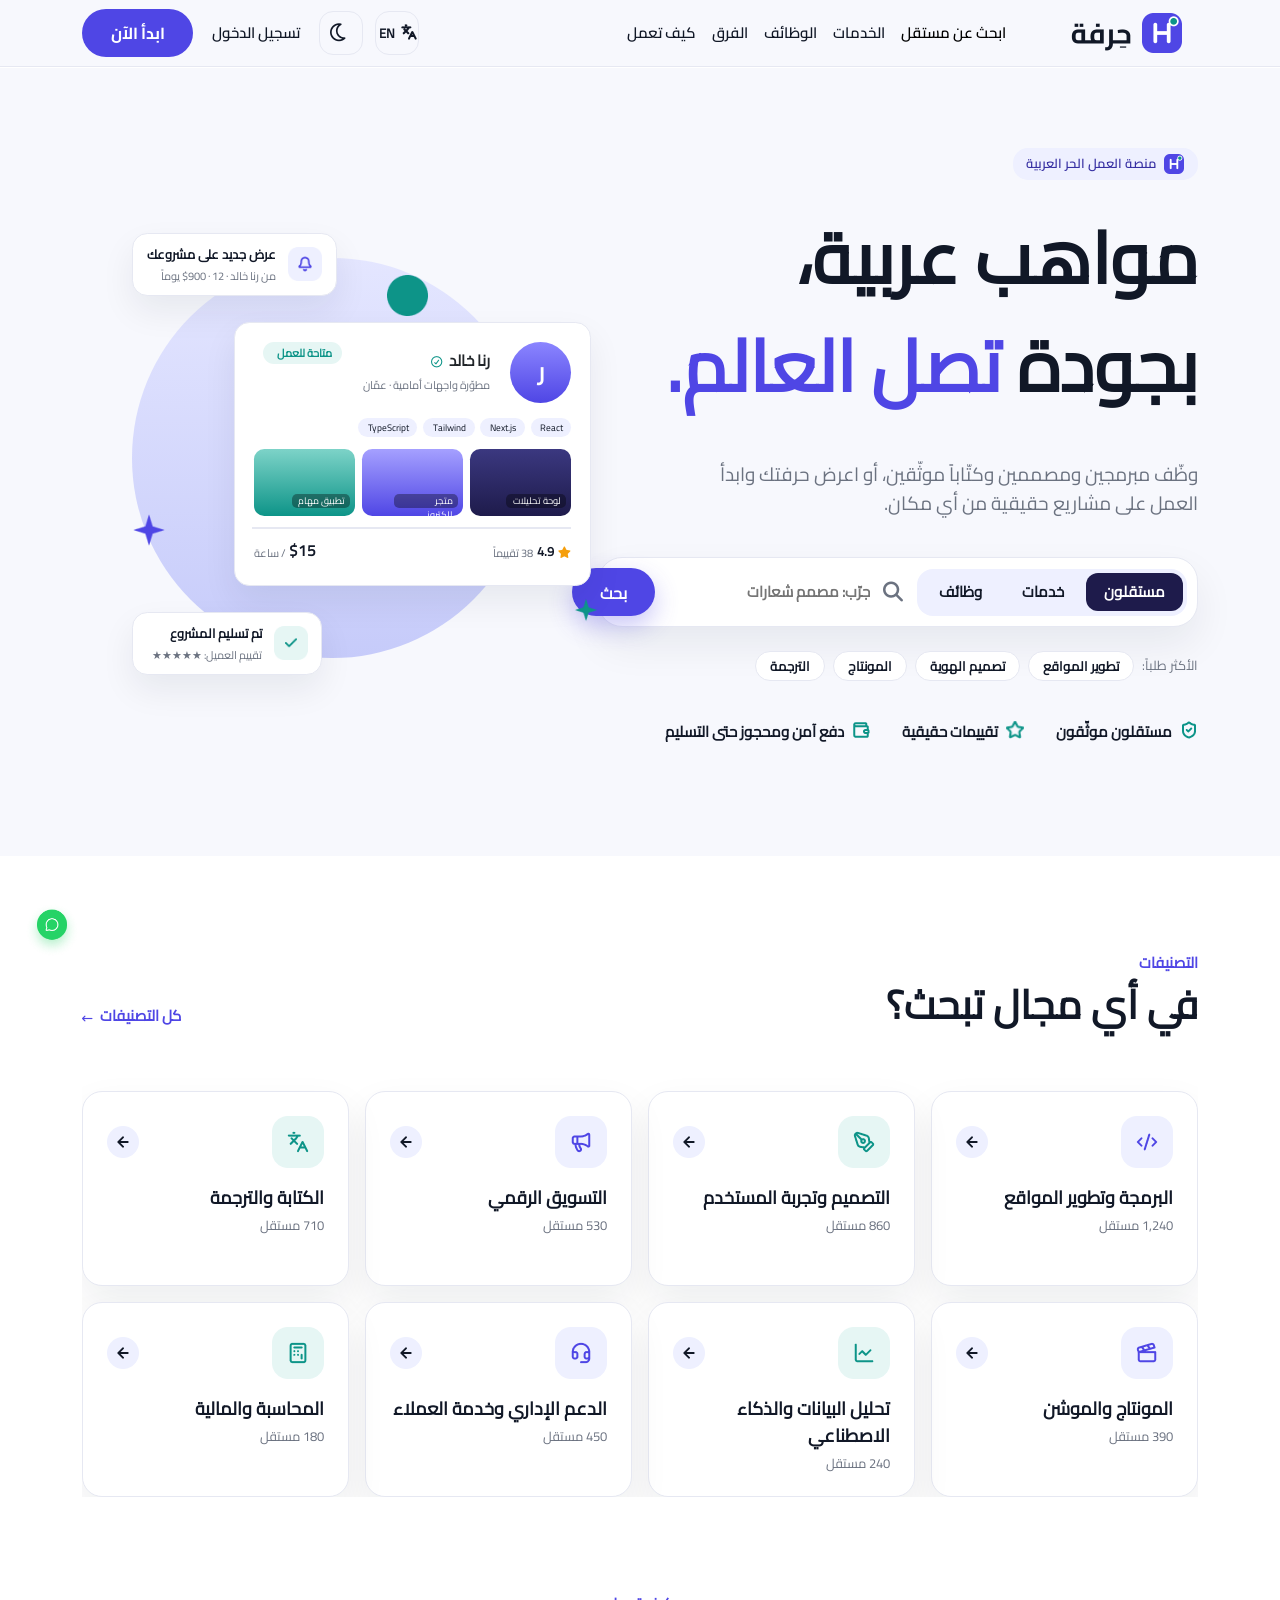
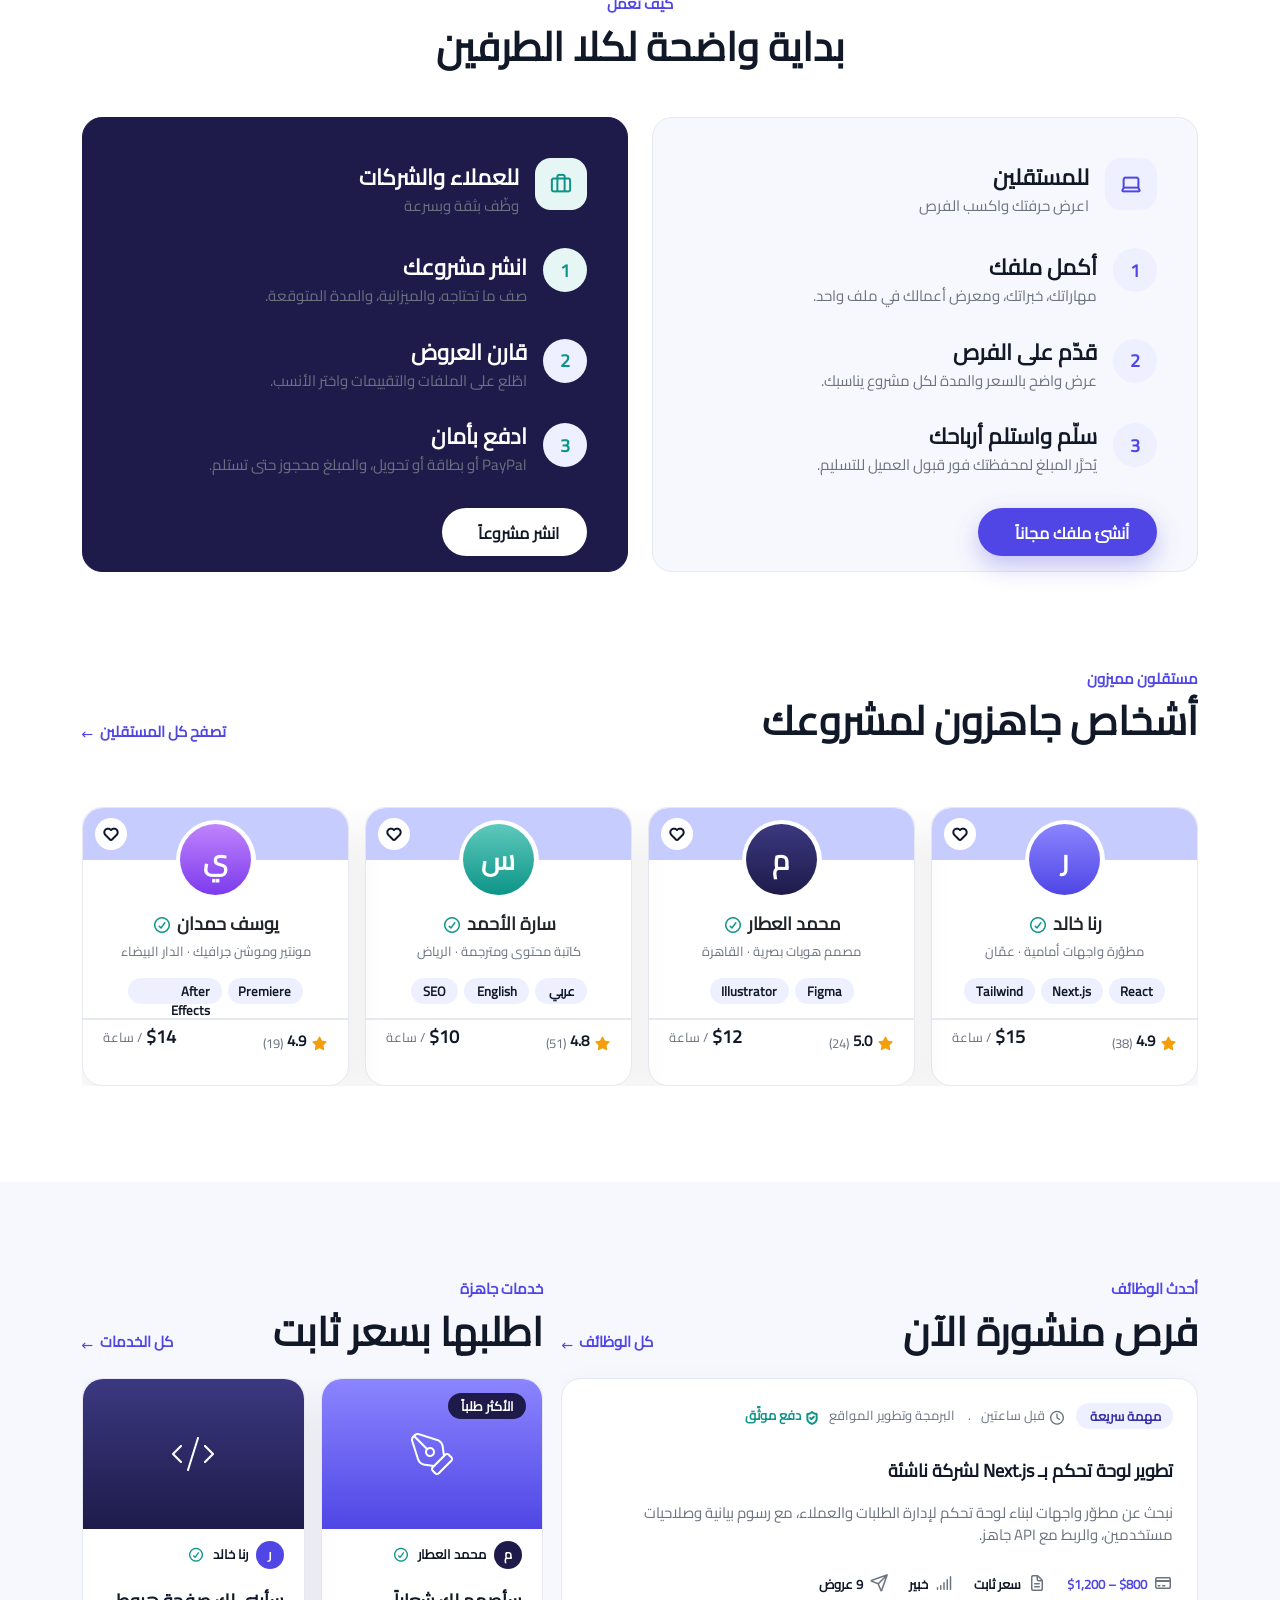
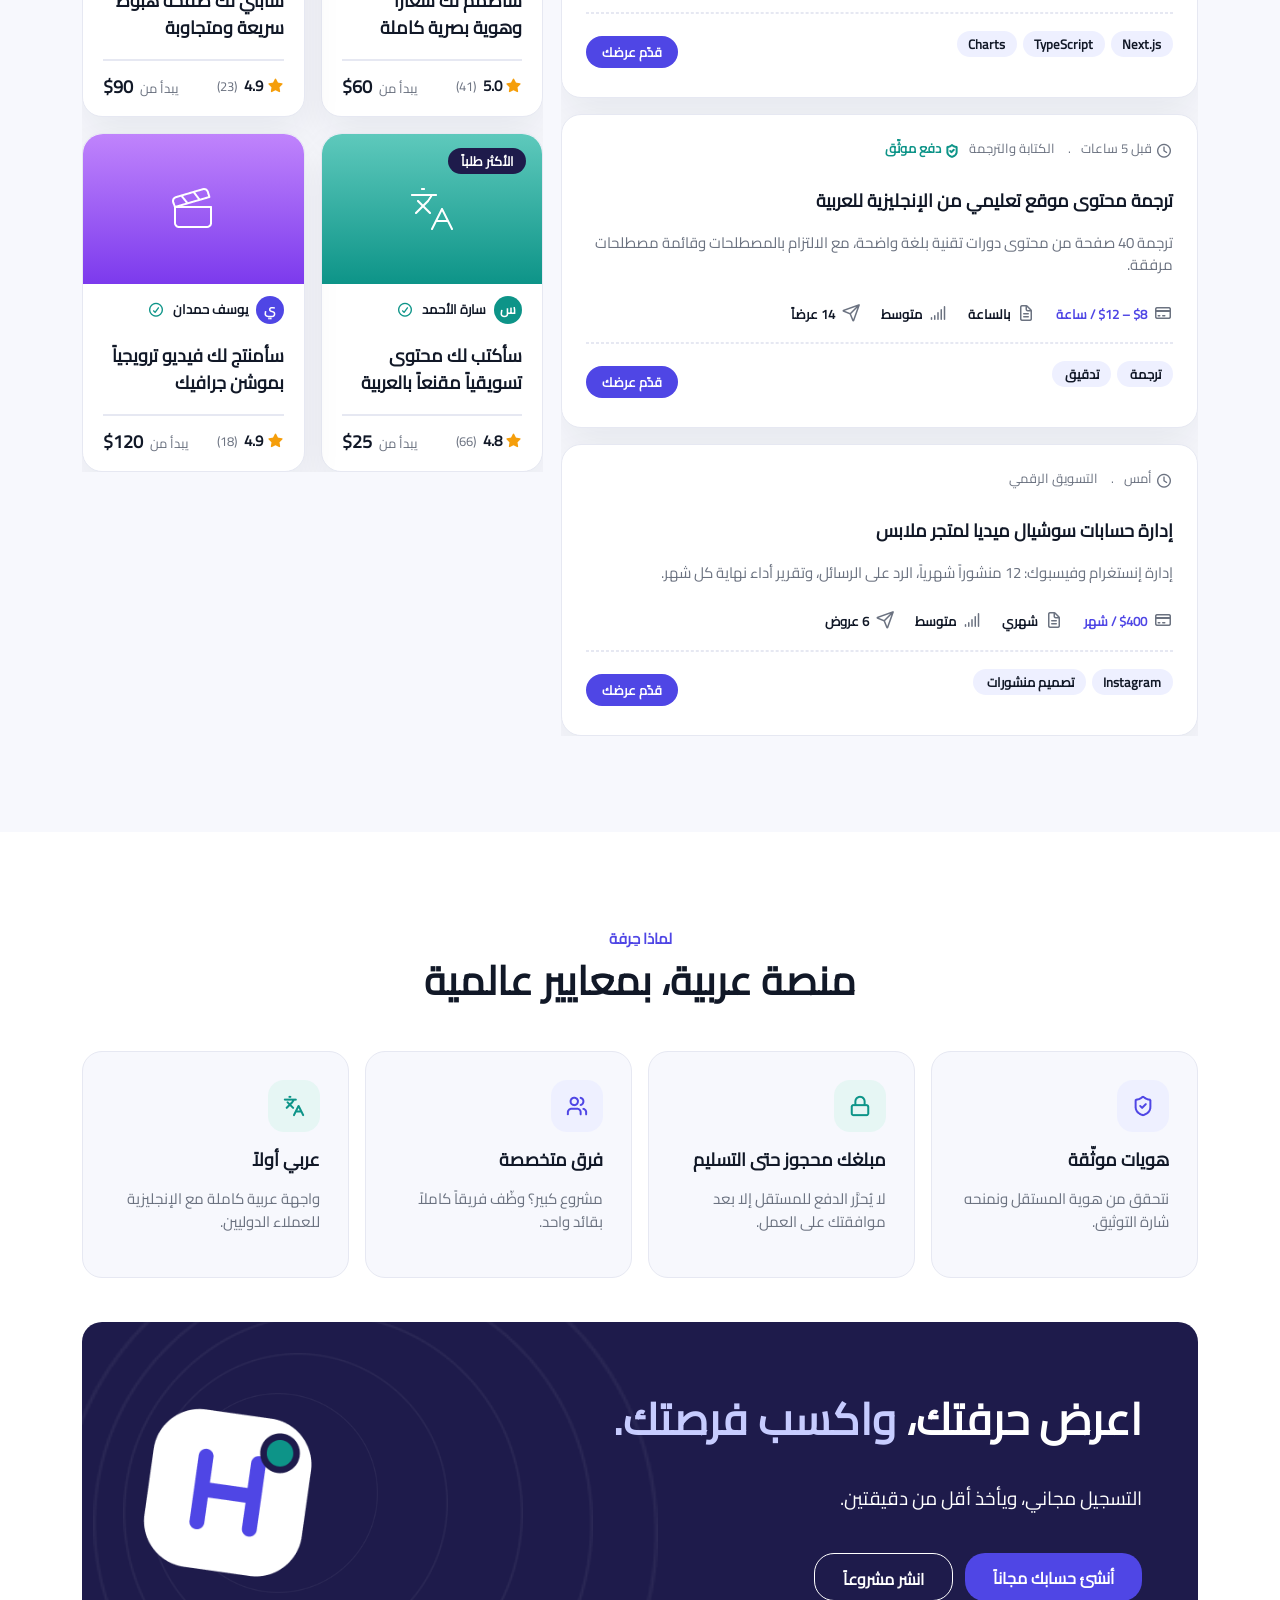
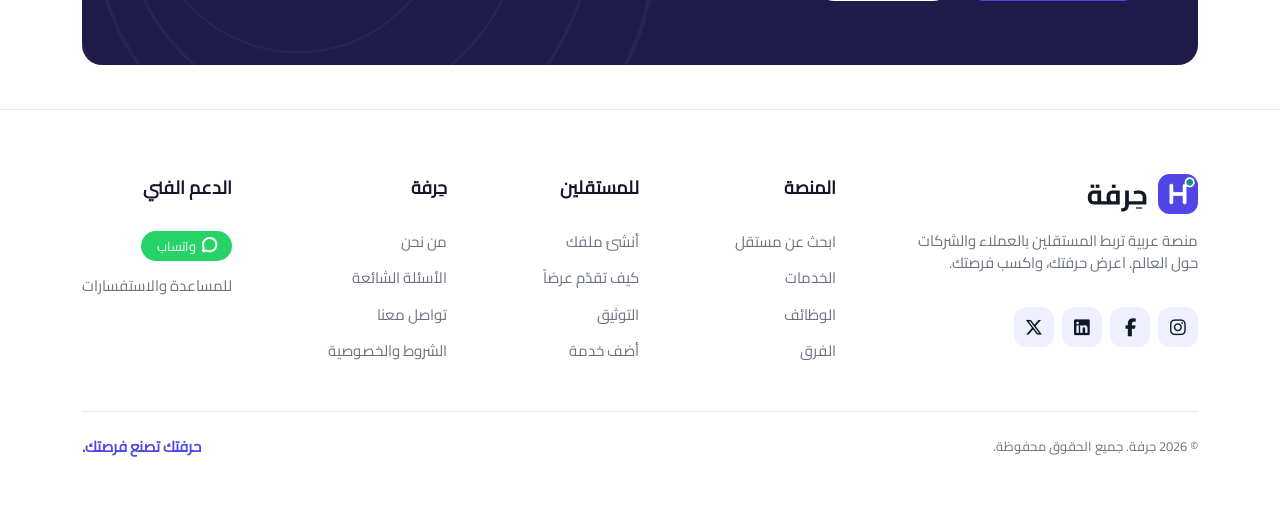
==== commit 75d3a6eb: "Update index.html" ====
--- a/index.html
+++ b/index.html
@@ -49,7 +49,7 @@
                                 <a class="nav-link active" aria-current="page" href="freelancer.html">ابحث عن مستقل</a>
                             </li>
                             <li class="nav-item">
-                                <a class="nav-link" href="#search">تحديث بسيط</a>
+                                <a class="nav-link" href="#search">الخدمات</a>
                             </li>
                             <li class="nav-item">
                                 <a class="nav-link" href="jobs.html">الوظائف</a>
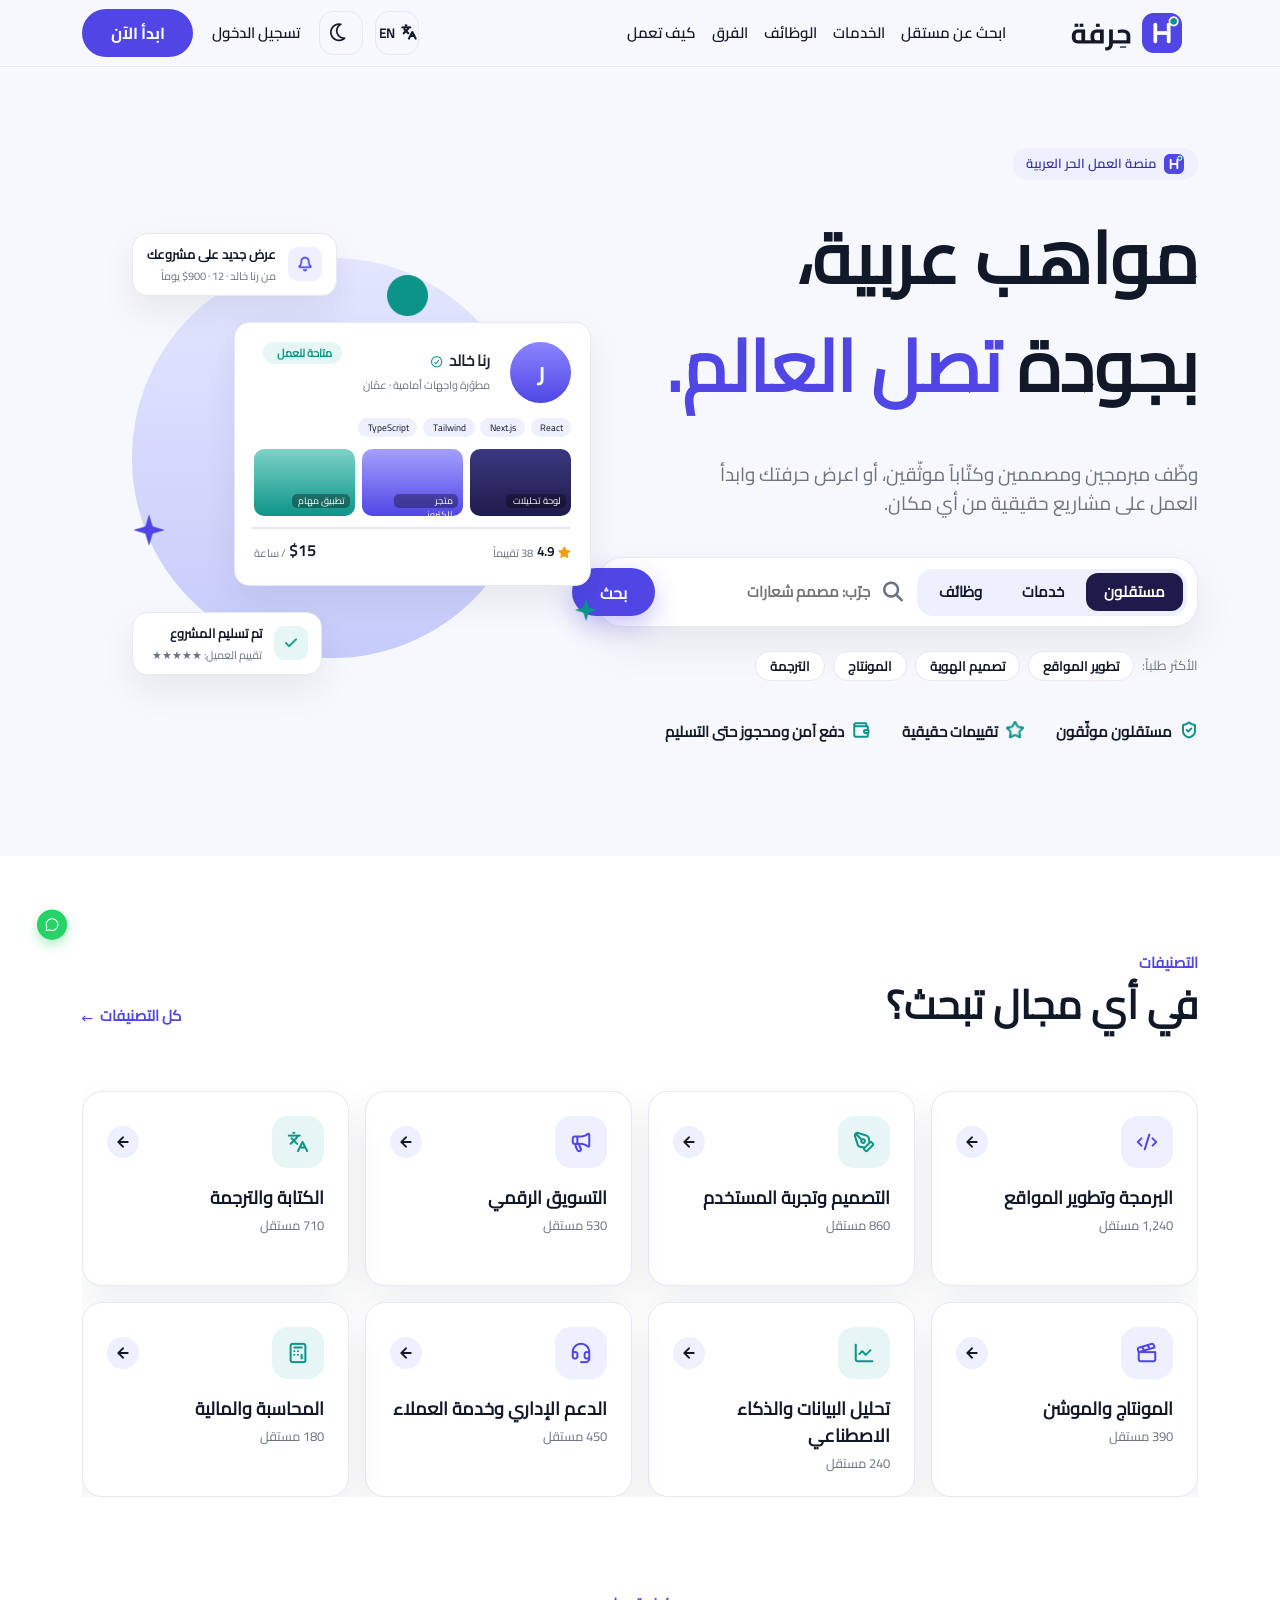
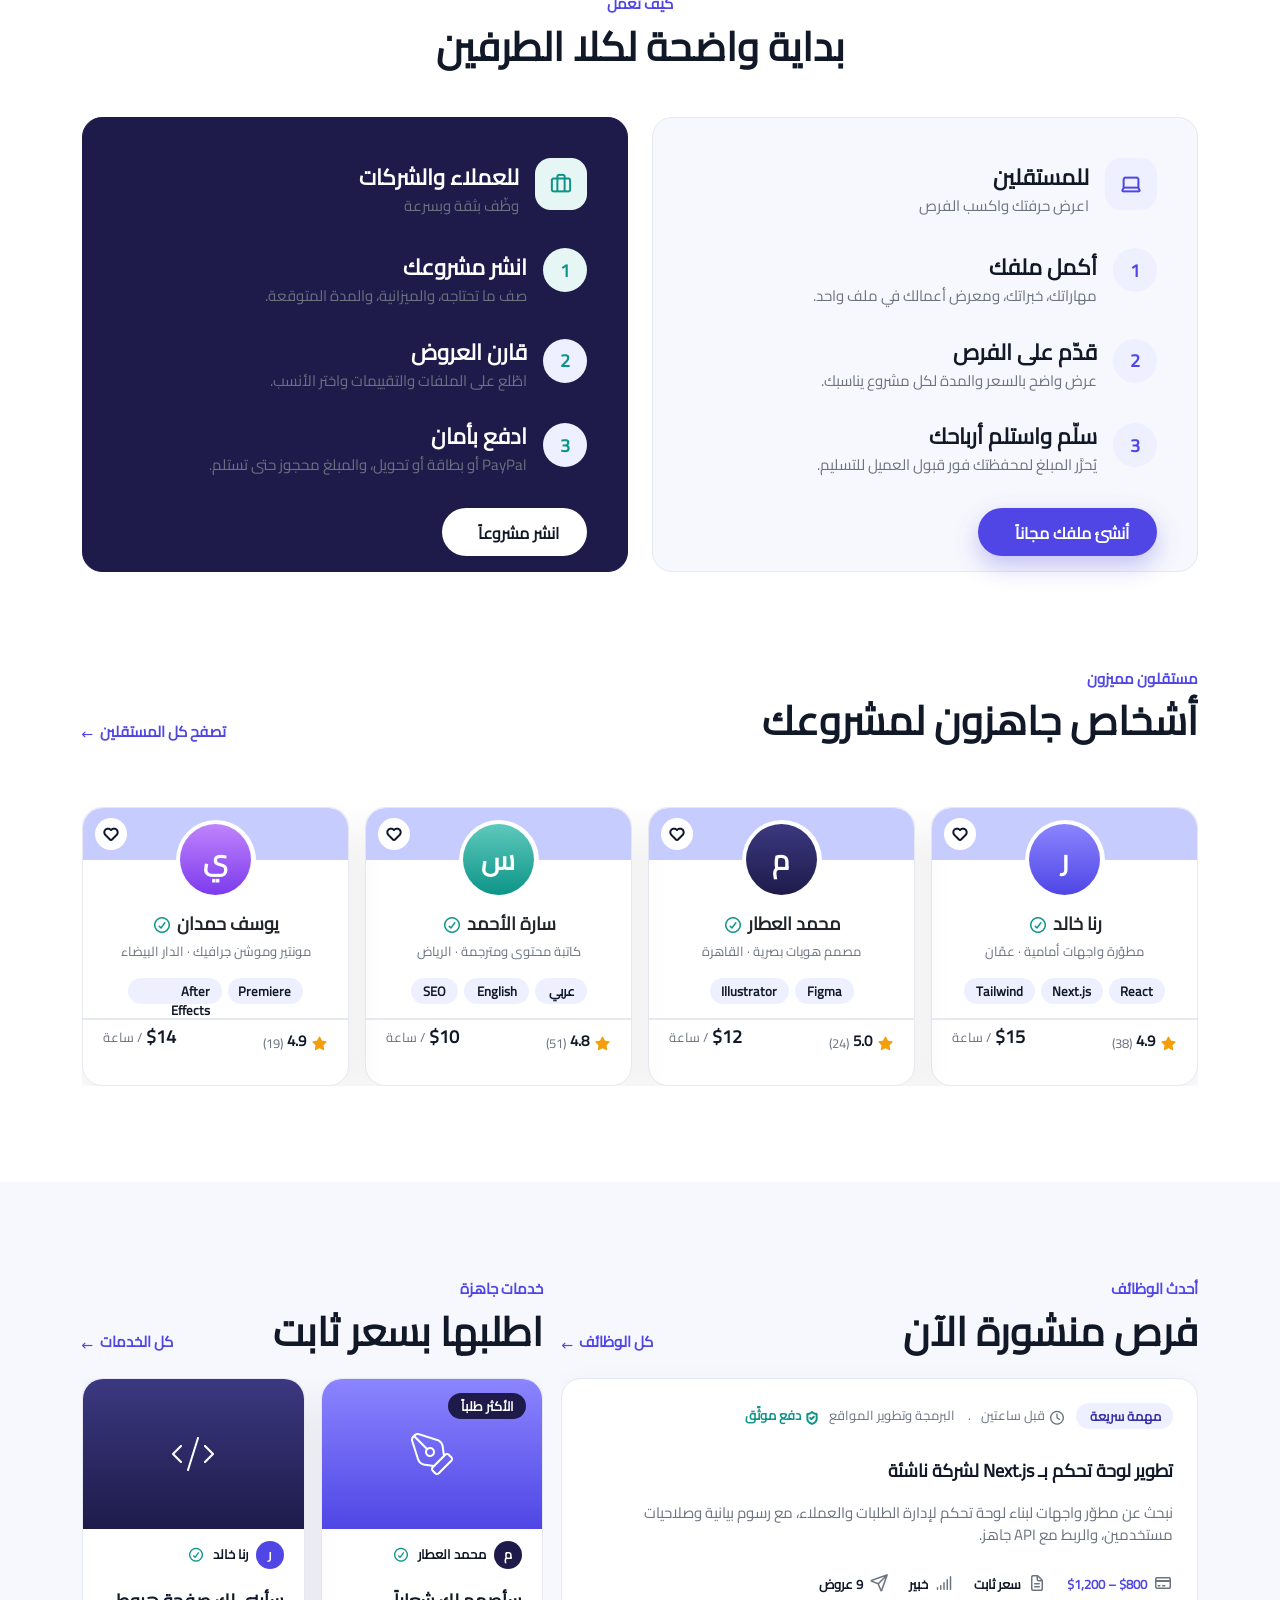
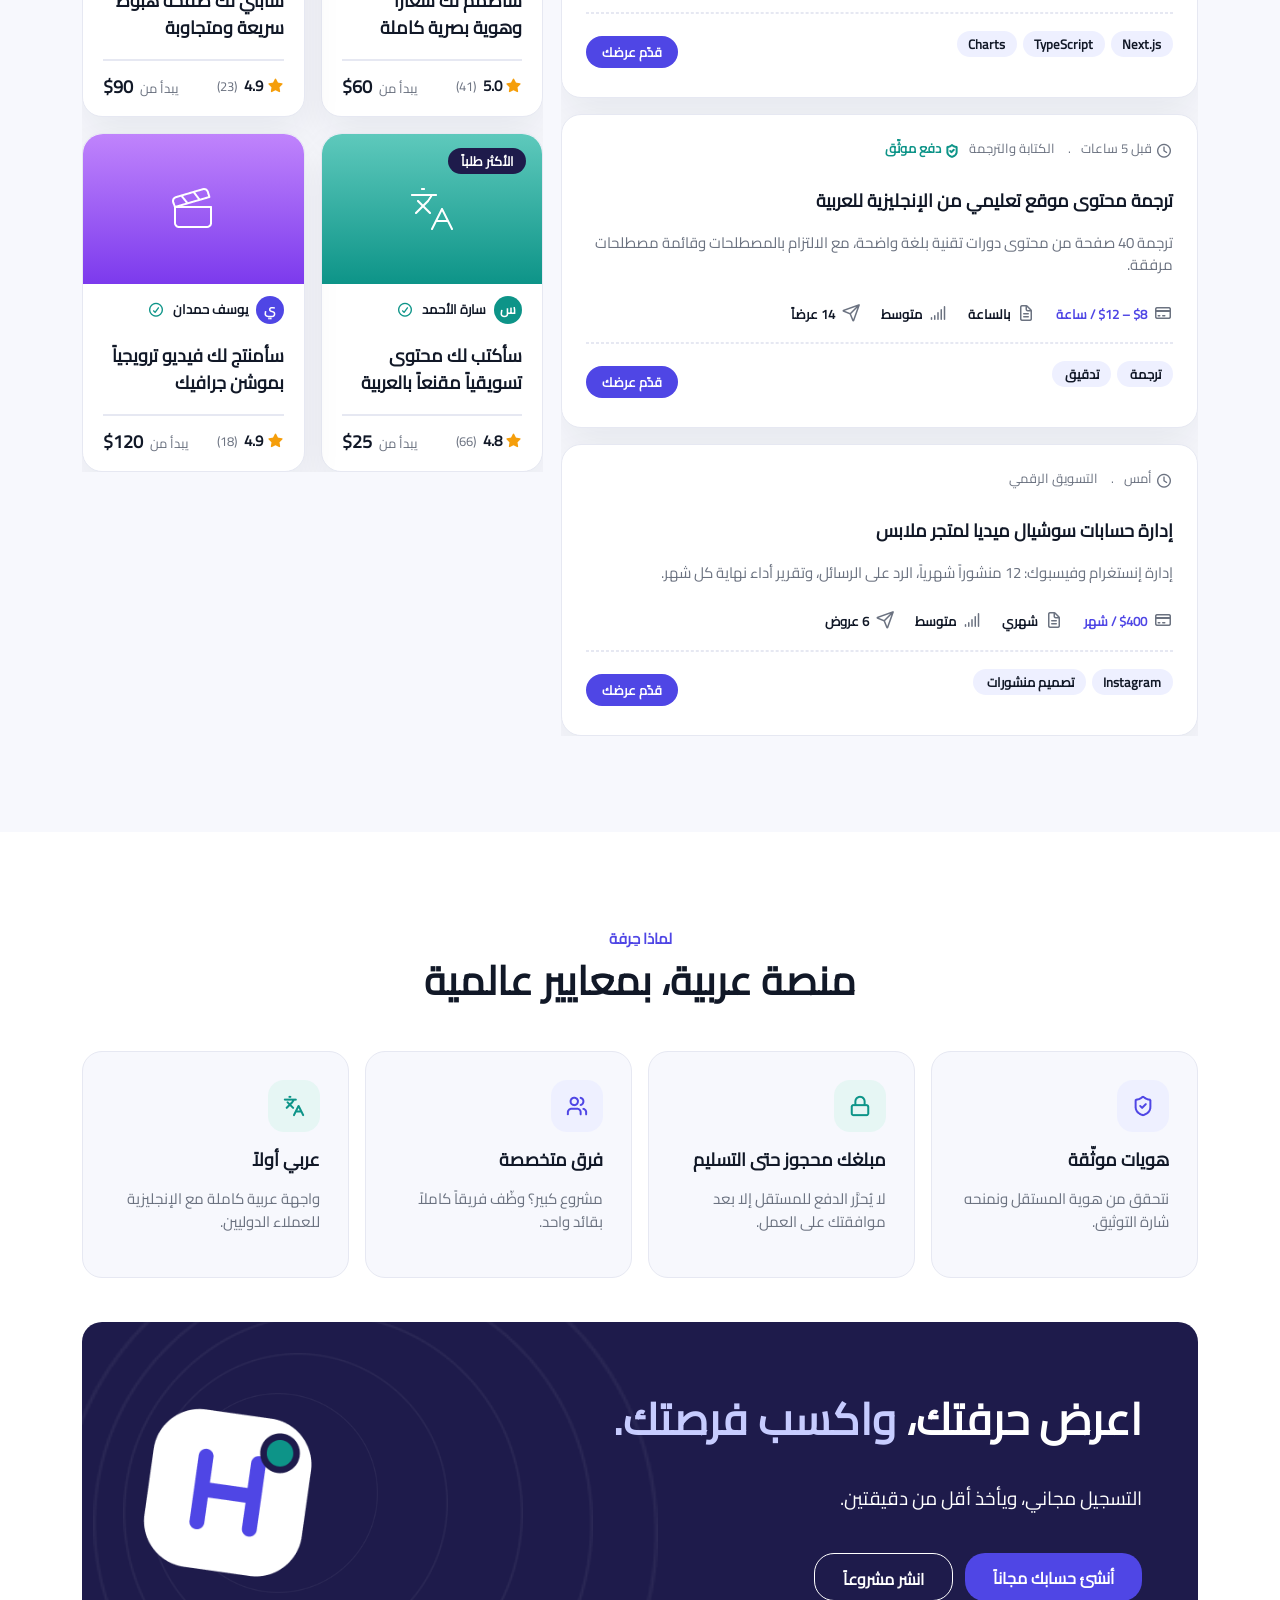
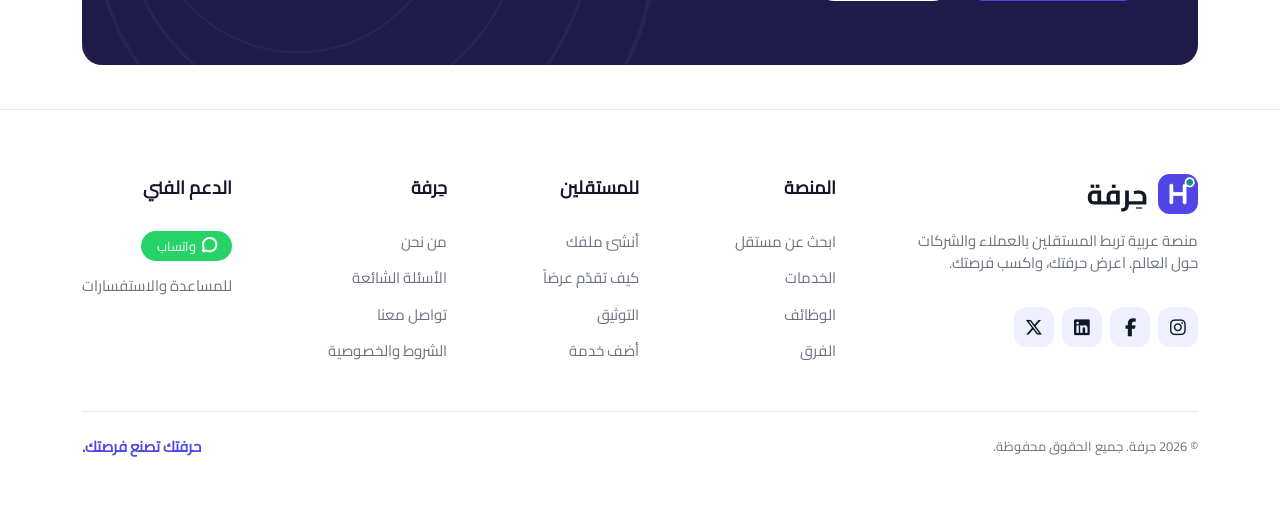
==== commit 45306bc7: "Update index.html" ====
--- a/index.html
+++ b/index.html
@@ -39,7 +39,7 @@
             <!-- start nav -->
             <nav class="navbar navbar-expand-lg ">
                 <div class="container">
-                    <a class="navbar-brand" href="#"><img src="image/Logo.png" alt="" ></a>
+                    <a class="navbar-brand" href="#"><img src="image/Logo.png" data-light="image/Logo.png" data-dark="image/Logowhite.png" alt="" ></a>
                     <button class="navbar-toggler" type="button" data-bs-toggle="collapse" data-bs-target="#navbarSupportedContent" aria-controls="navbarSupportedContent" aria-expanded="false" aria-label="Toggle navigation">
                     <span class="navbar-toggler-icon"></span>
                     </button>
@@ -68,7 +68,7 @@
                             </div>
                         </button>
                         <button type="button" class="btn btn2" id="themeToggle" aria-label="تبديل الوضع الليلي"><i class="fa-regular fa-moon"></i></button>
-                        <button type="button" class="btn btn3" >تسجيل الدخول</button>
+                        <a href="login.html"><button type="button" class="btn btn3" >تسجيل الدخول</button></a>
                         <button type="button" class="btn btn4">ابدأ الآن</button>
                     </div>
                 </div>
@@ -87,9 +87,9 @@
                             <p class="p2">وظّف مبرمجين ومصممين وكتّاباً موثّقين، أو اعرض حرفتك وابدأ العمل على مشاريع حقيقية من أي مكان.</p>
                             <div class="d2">
                                 <div class="a1">
-                                    <a href="freelancer.html" target="_blank"><button class="b1">مستقلون</button></a>
-                                    <a href="" target="_blank"><button class="b2" id="#why">خدمات</button></a>
-                                    <a href="jobs.html" target="_blank"><button class="b3">وظائف</button></a>
+                                    <a href="freelancer.html"><button class="b1">مستقلون</button></a>
+                                    <a href=""><button class="b2" id="#why">خدمات</button></a>
+                                    <a href="jobs.html"><button class="b3">وظائف</button></a>
                                 </div>
                                 <div class="a2">
                                     <i class="fa-solid fa-magnifying-glass"></i>
@@ -769,8 +769,6 @@
                             <img src="image/Ring.png" alt="" class="i4">
                             <img src="image/Ring.png" alt="" class="i5">
                             <img src="image/Ring.png" alt="" class="i6">
-                            
-                            
                         </div>
                     </div>
                 </div>
@@ -782,7 +780,7 @@
                     <div class="all">
                         <div class="div1">
                             <div class="m1">
-                                <img src="image/Logo0.png" alt="">
+                                <img src="image/Logo0.png" data-light="image/Logo0.png" data-dark="image/Logowhite.png" alt="">
                                 <p class="p1">منصة عربية تربط المستقلين بالعملاء والشركات حول العالم. اعرض حرفتك، واكسب فرصتك.</p>
                                 <div class="p2">
                                     <a href="https://instagram.com/" target="_blank">
--- a/css/style.css
+++ b/css/style.css
@@ -104,6 +104,10 @@
   font-weight: 700;
   font-size: 16px;
   font-family: "Cairo-Bold";
+}
+
+nav .container .collapse ul li a.active {
+  color: #4F46E5;
 }
 
 .about {
@@ -5127,6 +5131,1560 @@
   transform: scale(1.08);
 }
 
+body.auth {
+  padding-top: 0;
+}
+
+.login .all {
+  min-height: 100vh;
+  display: grid;
+  grid-template-columns: 1fr 1fr;
+}
+.login .all p {
+  margin-bottom: 0;
+}
+.login .all .div1 {
+  position: relative;
+  display: flex;
+  align-items: center;
+  justify-content: center;
+  padding: 64px 40px;
+  background-color: #FFFFFF;
+}
+.login .all .div1 .m1 {
+  position: absolute;
+  top: 24px;
+  left: 24px;
+  width: 44px;
+  height: 44px;
+  border: 1px solid #E6E8F2;
+  border-radius: 14px;
+  background-color: transparent;
+}
+.login .all .div1 .m1 i {
+  font-size: 18px;
+  color: #111827;
+}
+.login .all .div1 .m1:hover {
+  border-color: #4F46E5;
+}
+.login .all .div1 .m2 {
+  width: 100%;
+  max-width: 448px;
+  display: flex;
+  flex-direction: column;
+}
+.login .all .div1 .m2 .p1 {
+  font-weight: 800;
+  font-size: 44px;
+  color: #111827;
+}
+.login .all .div1 .m2 .p2 {
+  margin-top: 2px;
+  font-weight: 400;
+  font-size: 15px;
+  color: #6B7280;
+}
+.login .all .div1 .m2 .p3, .login .all .div1 .m2 .p4 {
+  margin-top: 24px;
+}
+.login .all .div1 .m2 .p3 .s1, .login .all .div1 .m2 .p4 .s1 {
+  display: block;
+  margin-bottom: 8px;
+  font-weight: 600;
+  font-size: 13px;
+  color: #111827;
+}
+.login .all .div1 .m2 .p3 .s2, .login .all .div1 .m2 .p4 .s2 {
+  height: 52px;
+  display: flex;
+  align-items: center;
+  gap: 10px;
+  padding: 0 16px;
+  border: 1px solid #E6E8F2;
+  border-radius: 14px;
+  background-color: #FFFFFF;
+  transition: border-color 0.2s ease, box-shadow 0.2s ease;
+}
+.login .all .div1 .m2 .p3 .s2:focus-within, .login .all .div1 .m2 .p4 .s2:focus-within {
+  border-color: #4F46E5;
+  box-shadow: 0 0 0 3px rgba(79, 70, 229, 0.12);
+}
+.login .all .div1 .m2 .p3 .s2 .a1, .login .all .div1 .m2 .p4 .s2 .a1 {
+  font-size: 16px;
+  color: #6B7280;
+}
+.login .all .div1 .m2 .p3 .s2 input, .login .all .div1 .m2 .p4 .s2 input {
+  flex: 1;
+  min-width: 0;
+  height: 100%;
+  border: 0;
+  background: transparent;
+  font-size: 15px;
+  color: #111827;
+}
+.login .all .div1 .m2 .p3 .s2 input::-moz-placeholder, .login .all .div1 .m2 .p4 .s2 input::-moz-placeholder {
+  color: #6B7280;
+}
+.login .all .div1 .m2 .p3 .s2 input::placeholder, .login .all .div1 .m2 .p4 .s2 input::placeholder {
+  color: #6B7280;
+}
+.login .all .div1 .m2 .p3 .s2 .a2, .login .all .div1 .m2 .p4 .s2 .a2 {
+  border: 0;
+  background: transparent;
+  padding: 0;
+}
+.login .all .div1 .m2 .p3 .s2 .a2 i, .login .all .div1 .m2 .p4 .s2 .a2 i {
+  font-size: 16px;
+  color: #6B7280;
+  transition: color 0.2s ease;
+}
+.login .all .div1 .m2 .p3 .s2 .a2:hover i, .login .all .div1 .m2 .p4 .s2 .a2:hover i {
+  color: #4F46E5;
+}
+.login .all .div1 .m2 .p3 .s2 input {
+  direction: ltr;
+  text-align: right;
+}
+.login .all .div1 .m2 .p5 {
+  display: flex;
+  justify-content: space-between;
+  align-items: center;
+  margin-top: 20px;
+}
+.login .all .div1 .m2 .p5 .s1 {
+  display: flex;
+  align-items: center;
+  gap: 8px;
+  font-size: 15px;
+  color: #111827;
+  cursor: pointer;
+}
+.login .all .div1 .m2 .p5 .s1 input {
+  width: 18px;
+  height: 18px;
+  accent-color: #4F46E5;
+  cursor: pointer;
+}
+.login .all .div1 .m2 .p5 .s2 {
+  font-size: 13px;
+  color: #4F46E5;
+}
+.login .all .div1 .m2 .p5 .s2:hover {
+  text-decoration: underline;
+}
+.login .all .div1 .m2 .p6 {
+  height: 48px;
+  margin-top: 24px;
+  border: 0;
+  border-radius: 30px;
+  background-color: #4F46E5;
+  font-weight: 700;
+  font-size: 16px;
+  color: #FFFFFF;
+  box-shadow: 0 10px 24px 0 rgba(79, 70, 229, 0.3019607843);
+  transition: background-color 0.2s ease, box-shadow 0.2s ease, transform 0.2s ease;
+}
+.login .all .div1 .m2 .p6:hover {
+  background-color: #6366F1;
+  box-shadow: 0 12px 28px 0 rgba(79, 70, 229, 0.45);
+  transform: translateY(-2px);
+}
+.login .all .div1 .m2 .p7 {
+  display: flex;
+  align-items: center;
+  gap: 12px;
+  margin-top: 20px;
+}
+.login .all .div1 .m2 .p7::before, .login .all .div1 .m2 .p7::after {
+  content: "";
+  flex: 1;
+  border-top: 1px solid #E6E8F2;
+}
+.login .all .div1 .m2 .p7 span {
+  font-size: 13px;
+  color: #6B7280;
+}
+.login .all .div1 .m2 .p8 {
+  height: 52px;
+  margin-top: 20px;
+  border: 1.5px solid #111827;
+  border-radius: 30px;
+  background-color: transparent;
+  font-weight: 700;
+  font-size: 15px;
+  color: #111827;
+  transition: background-color 0.2s ease, color 0.2s ease;
+}
+.login .all .div1 .m2 .p8:hover {
+  background-color: #111827;
+  color: #FFFFFF;
+}
+.login .all .div1 .m2 .p9 {
+  margin-top: 20px;
+  text-align: center;
+  font-size: 15px;
+  color: #6B7280;
+}
+.login .all .div1 .m2 .p9 a {
+  font-weight: 600;
+  color: #4F46E5;
+}
+.login .all .div1 .m2 .p9 a:hover {
+  text-decoration: underline;
+}
+.login .all .div2 {
+  position: relative;
+  overflow: hidden;
+  display: flex;
+  flex-direction: column;
+  padding: 56px 72px;
+  background: linear-gradient(150deg, #4F46E5 0%, #2E2A7A 55%, #1E1B4B 100%);
+}
+.login .all .div2 .m4 {
+  position: absolute;
+  left: 0;
+  bottom: 150px;
+}
+.login .all .div2 .m4 .s1, .login .all .div2 .m4 .s2, .login .all .div2 .m4 .s3, .login .all .div2 .m4 .s4 {
+  position: absolute;
+  border: 1px solid rgba(255, 255, 255, 0.12);
+  border-radius: 50%;
+  top: 0;
+  left: 0;
+  translate: -50% -50%;
+}
+.login .all .div2 .m4 .s1 {
+  width: 360px;
+  height: 360px;
+  animation-delay: 0s;
+  animation: radarPulse 2s infinite ease-in-out;
+  transform-origin: center;
+  transition: opacity 0.5s ease;
+}
+.login .all .div2 .m4 .s2 {
+  width: 640px;
+  height: 640px;
+  animation-delay: 0.15s;
+  animation: radarPulse 2s infinite ease-in-out;
+  transform-origin: center;
+  transition: opacity 0.5s ease;
+}
+.login .all .div2 .m4 .s3 {
+  width: 920px;
+  height: 920px;
+  animation-delay: 0.3s;
+  animation: radarPulse 2s infinite ease-in-out;
+  transform-origin: center;
+  transition: opacity 0.5s ease;
+}
+.login .all .div2 .m4 .s4 {
+  width: 1200px;
+  height: 1200px;
+  animation-delay: 45s;
+  animation: radarPulse 2s infinite ease-in-out;
+  transform-origin: center;
+  transition: opacity 0.5s ease;
+}
+.login .all .div2 .m1 {
+  position: relative;
+  display: flex;
+  align-items: center;
+  gap: 10px;
+  align-self: flex-start;
+}
+.login .all .div2 .m1 img {
+  width: 40px;
+  height: 40px;
+  border-radius: 10px;
+}
+.login .all .div2 .m1 p {
+  font-weight: 800;
+  font-size: 28px;
+  color: #FFFFFF;
+}
+.login .all .div2 .m2 {
+  position: relative;
+  margin-top: auto;
+  margin-bottom: auto;
+  padding-top: 48px;
+}
+.login .all .div2 .m2 .p1 {
+  font-weight: 800;
+  font-size: 56px;
+  line-height: 1.35;
+  color: #FFFFFF;
+}
+.login .all .div2 .m2 .p1 span {
+  display: block;
+  color: #C7CCFF;
+}
+.login .all .div2 .m2 .p2 {
+  max-width: 440px;
+  margin-top: 16px;
+  font-size: 19px;
+  line-height: 1.8;
+  color: rgba(255, 255, 255, 0.72);
+}
+.login .all .div2 .m3 {
+  position: relative;
+  padding: 24px;
+  background-color: rgba(255, 255, 255, 0.08);
+  border: 1px solid rgba(255, 255, 255, 0.18);
+  border-radius: 20px;
+  backdrop-filter: blur(8px);
+}
+.login .all .div2 .m3 .p1 {
+  font-size: 18px;
+  line-height: 1.8;
+  color: #FFFFFF;
+}
+.login .all .div2 .m3 .p2 {
+  display: flex;
+  align-items: center;
+  gap: 12px;
+  margin-top: 14px;
+}
+.login .all .div2 .m3 .p2 .s1 {
+  width: 40px;
+  height: 40px;
+  border-radius: 50%;
+  background: linear-gradient(to bottom, #5EC9BC, #0D9488);
+  display: flex;
+  align-items: center;
+  justify-content: center;
+  font-weight: 700;
+  font-size: 16px;
+  color: #FFFFFF;
+}
+.login .all .div2 .m3 .p2 .s2 .a1 {
+  font-weight: 600;
+  font-size: 15px;
+  color: #FFFFFF;
+}
+.login .all .div2 .m3 .p2 .s2 .a2 {
+  font-size: 12px;
+  color: rgba(255, 255, 255, 0.6);
+}
+
+.register .all .div1 .m3 {
+  width: 100%;
+  max-width: 448px;
+  display: flex;
+  flex-direction: column;
+}
+.register .all .div1 .m3 .p1 {
+  font-weight: 800;
+  font-size: 44px;
+  color: #111827;
+}
+.register .all .div1 .m3 .p2 {
+  margin-top: 2px;
+  font-weight: 400;
+  font-size: 15px;
+  color: #6B7280;
+}
+.register .all .div1 .m3 .p3 {
+  display: grid;
+  grid-template-columns: 1fr 1fr;
+  gap: 12px;
+  margin-top: 24px;
+}
+.register .all .div1 .m3 .p3 .s1, .register .all .div1 .m3 .p3 .s2 {
+  position: relative;
+  display: flex;
+  flex-direction: column;
+  padding: 18px 18px 20px;
+  background-color: #FFFFFF;
+  border: 1.5px solid #E6E8F2;
+  border-radius: 16px;
+  cursor: pointer;
+  transition: background-color 0.2s ease, border-color 0.2s ease, box-shadow 0.2s ease;
+}
+.register .all .div1 .m3 .p3 .s1:hover, .register .all .div1 .m3 .p3 .s2:hover {
+  border-color: #C7CCFF;
+}
+.register .all .div1 .m3 .p3 .s1 input, .register .all .div1 .m3 .p3 .s2 input {
+  position: absolute;
+  top: 18px;
+  left: 18px;
+  width: 18px;
+  height: 18px;
+  margin: 0;
+  accent-color: #4F46E5;
+  cursor: pointer;
+}
+.register .all .div1 .m3 .p3 .s1 .a1, .register .all .div1 .m3 .p3 .s2 .a1 {
+  width: 52px;
+  height: 52px;
+  display: flex;
+  align-items: center;
+  justify-content: center;
+  border-radius: 14px;
+  background-color: #EEF0FF;
+}
+.register .all .div1 .m3 .p3 .s1 .a1 i, .register .all .div1 .m3 .p3 .s2 .a1 i {
+  font-size: 20px;
+  color: #4F46E5;
+}
+.register .all .div1 .m3 .p3 .s1 .a2, .register .all .div1 .m3 .p3 .s2 .a2 {
+  margin-top: 12px;
+  font-weight: 800;
+  font-size: 18px;
+  color: #111827;
+}
+.register .all .div1 .m3 .p3 .s1 .a3, .register .all .div1 .m3 .p3 .s2 .a3 {
+  margin-top: 2px;
+  font-size: 13px;
+  color: #6B7280;
+}
+.register .all .div1 .m3 .p3 .s1:has(input:checked), .register .all .div1 .m3 .p3 .s2:has(input:checked) {
+  background-color: #EEF0FF;
+  border-color: #4F46E5;
+  box-shadow: 0 8px 20px 0 rgba(79, 70, 229, 0.12);
+}
+.register .all .div1 .m3 .p3 .s2 .a1 {
+  background-color: #E6F6F4;
+}
+.register .all .div1 .m3 .p3 .s2 .a1 i {
+  color: #0D9488;
+}
+.register .all .div1 .m3 .p4 {
+  display: grid;
+  grid-template-columns: 1fr 1fr;
+  gap: 12px;
+  margin-top: 22px;
+}
+.register .all .div1 .m3 .p4 .s1 .a1, .register .all .div1 .m3 .p4 .s2 .a1 {
+  display: block;
+  margin-bottom: 8px;
+  font-weight: 600;
+  font-size: 13px;
+  color: #111827;
+}
+.register .all .div1 .m3 .p4 .s1 .a2, .register .all .div1 .m3 .p4 .s2 .a2 {
+  width: 100%;
+  height: 52px;
+  padding: 0 16px;
+  border: 1px solid #E6E8F2;
+  border-radius: 14px;
+  background-color: #FFFFFF;
+  font-size: 15px;
+  color: #111827;
+  transition: border-color 0.2s ease, box-shadow 0.2s ease;
+}
+.register .all .div1 .m3 .p4 .s1 .a2::-moz-placeholder, .register .all .div1 .m3 .p4 .s2 .a2::-moz-placeholder {
+  color: #6B7280;
+}
+.register .all .div1 .m3 .p4 .s1 .a2::placeholder, .register .all .div1 .m3 .p4 .s2 .a2::placeholder {
+  color: #6B7280;
+}
+.register .all .div1 .m3 .p4 .s1 .a2:focus, .register .all .div1 .m3 .p4 .s2 .a2:focus {
+  border-color: #4F46E5;
+  box-shadow: 0 0 0 3px rgba(79, 70, 229, 0.12);
+}
+.register .all .div1 .m3 .p5, .register .all .div1 .m3 .p6, .register .all .div1 .m3 .p7 {
+  margin-top: 22px;
+}
+.register .all .div1 .m3 .p5 .s1, .register .all .div1 .m3 .p6 .s1, .register .all .div1 .m3 .p7 .s1 {
+  display: block;
+  margin-bottom: 8px;
+  font-weight: 600;
+  font-size: 13px;
+  color: #111827;
+}
+.register .all .div1 .m3 .p5 .s2, .register .all .div1 .m3 .p6 .s2, .register .all .div1 .m3 .p7 .s2 {
+  height: 52px;
+  display: flex;
+  align-items: center;
+  gap: 10px;
+  padding: 0 16px;
+  border: 1px solid #E6E8F2;
+  border-radius: 14px;
+  background-color: #FFFFFF;
+  transition: border-color 0.2s ease, box-shadow 0.2s ease;
+}
+.register .all .div1 .m3 .p5 .s2:focus-within, .register .all .div1 .m3 .p6 .s2:focus-within, .register .all .div1 .m3 .p7 .s2:focus-within {
+  border-color: #4F46E5;
+  box-shadow: 0 0 0 3px rgba(79, 70, 229, 0.12);
+}
+.register .all .div1 .m3 .p5 .s2 .a1, .register .all .div1 .m3 .p6 .s2 .a1, .register .all .div1 .m3 .p7 .s2 .a1 {
+  font-size: 16px;
+  color: #6B7280;
+}
+.register .all .div1 .m3 .p5 .s2 input, .register .all .div1 .m3 .p5 .s2 select, .register .all .div1 .m3 .p6 .s2 input, .register .all .div1 .m3 .p6 .s2 select, .register .all .div1 .m3 .p7 .s2 input, .register .all .div1 .m3 .p7 .s2 select {
+  flex: 1;
+  min-width: 0;
+  height: 100%;
+  border: 0;
+  background: transparent;
+  font-size: 15px;
+  color: #111827;
+}
+.register .all .div1 .m3 .p5 .s2 input::-moz-placeholder, .register .all .div1 .m3 .p5 .s2 select::-moz-placeholder, .register .all .div1 .m3 .p6 .s2 input::-moz-placeholder, .register .all .div1 .m3 .p6 .s2 select::-moz-placeholder, .register .all .div1 .m3 .p7 .s2 input::-moz-placeholder, .register .all .div1 .m3 .p7 .s2 select::-moz-placeholder {
+  color: #6B7280;
+}
+.register .all .div1 .m3 .p5 .s2 input::placeholder, .register .all .div1 .m3 .p5 .s2 select::placeholder, .register .all .div1 .m3 .p6 .s2 input::placeholder, .register .all .div1 .m3 .p6 .s2 select::placeholder, .register .all .div1 .m3 .p7 .s2 input::placeholder, .register .all .div1 .m3 .p7 .s2 select::placeholder {
+  color: #6B7280;
+}
+.register .all .div1 .m3 .p5 .s2 select, .register .all .div1 .m3 .p6 .s2 select, .register .all .div1 .m3 .p7 .s2 select {
+  cursor: pointer;
+}
+.register .all .div1 .m3 .p5 .s2 .a2, .register .all .div1 .m3 .p6 .s2 .a2, .register .all .div1 .m3 .p7 .s2 .a2 {
+  border: 0;
+  background: transparent;
+  padding: 0;
+}
+.register .all .div1 .m3 .p5 .s2 .a2 i, .register .all .div1 .m3 .p6 .s2 .a2 i, .register .all .div1 .m3 .p7 .s2 .a2 i {
+  font-size: 16px;
+  color: #6B7280;
+  transition: color 0.2s ease;
+}
+.register .all .div1 .m3 .p5 .s2 .a2:hover i, .register .all .div1 .m3 .p6 .s2 .a2:hover i, .register .all .div1 .m3 .p7 .s2 .a2:hover i {
+  color: #4F46E5;
+}
+.register .all .div1 .m3 .p5 .s3, .register .all .div1 .m3 .p6 .s3, .register .all .div1 .m3 .p7 .s3 {
+  margin-top: 8px;
+  font-size: 12px;
+  color: #6B7280;
+}
+.register .all .div1 .m3 .p5 .s2 input {
+  direction: ltr;
+  text-align: right;
+}
+.register .all .div1 .m3 .p8 {
+  display: flex;
+  align-items: center;
+  gap: 8px;
+  margin-top: 22px;
+  font-size: 15px;
+  color: #111827;
+  cursor: pointer;
+}
+.register .all .div1 .m3 .p8 input {
+  width: 18px;
+  height: 18px;
+  flex-shrink: 0;
+  accent-color: #4F46E5;
+  cursor: pointer;
+}
+.register .all .div1 .m3 .p8 a {
+  color: #4F46E5;
+}
+.register .all .div1 .m3 .p8 a:hover {
+  text-decoration: underline;
+}
+.register .all .div1 .m3 .p9 {
+  height: 48px;
+  margin-top: 24px;
+  border: 0;
+  border-radius: 30px;
+  background-color: #4F46E5;
+  font-weight: 700;
+  font-size: 16px;
+  color: #FFFFFF;
+  box-shadow: 0 10px 24px 0 rgba(79, 70, 229, 0.3019607843);
+  transition: background-color 0.2s ease, box-shadow 0.2s ease, transform 0.2s ease;
+}
+.register .all .div1 .m3 .p9:hover {
+  background-color: #6366F1;
+  box-shadow: 0 12px 28px 0 rgba(79, 70, 229, 0.45);
+  transform: translateY(-2px);
+}
+.register .all .div1 .m3 .p10 {
+  margin-top: 20px;
+  text-align: center;
+  font-size: 15px;
+  color: #6B7280;
+}
+.register .all .div1 .m3 .p10 a {
+  font-weight: 600;
+  color: #4F46E5;
+}
+.register .all .div1 .m3 .p10 a:hover {
+  text-decoration: underline;
+}
+
+.headline {
+  background-color: #F7F8FD;
+}
+.headline .container .all {
+  padding-top: 48px;
+  padding-bottom: 40px;
+}
+.headline .container .all p {
+  margin-bottom: 0;
+}
+.headline .container .all .div1 {
+  display: flex;
+  flex-wrap: wrap;
+  align-items: center;
+  gap: 8px;
+  font-size: 13px;
+}
+.headline .container .all .div1 a {
+  color: #6B7280;
+  transition: color 0.2s ease;
+}
+.headline .container .all .div1 a:hover {
+  color: #4F46E5;
+}
+.headline .container .all .div1 .s1 {
+  color: #6B7280;
+}
+.headline .container .all .div1 .s2 {
+  color: #111827;
+}
+.headline .container .all .div2 {
+  display: flex;
+  justify-content: space-between;
+  align-items: center;
+  gap: 24px;
+  margin-top: 12px;
+}
+.headline .container .all .div2 .m1 {
+  min-width: 0;
+}
+.headline .container .all .div2 .m1 .p1 {
+  font-weight: 800;
+  font-size: 44px;
+  line-height: 1.4;
+  color: #111827;
+}
+.headline .container .all .div2 .m1 .p2 {
+  display: flex;
+  flex-wrap: wrap;
+  align-items: center;
+  gap: 8px 10px;
+  margin-top: 10px;
+}
+.headline .container .all .div2 .m1 .p2 .s1, .headline .container .all .div2 .m1 .p2 .s2 {
+  padding: 3px 12px;
+  border-radius: 20px;
+  font-weight: 600;
+  font-size: 13px;
+}
+.headline .container .all .div2 .m1 .p2 .s1 {
+  background-color: #EEF0FF;
+  color: #3730A3;
+}
+.headline .container .all .div2 .m1 .p2 .s2 {
+  background-color: #E6F6F4;
+  color: #0D9488;
+}
+.headline .container .all .div2 .m1 .p2 .s3 {
+  font-size: 13px;
+  color: #6B7280;
+}
+.headline .container .all .div2 .m2 {
+  display: flex;
+  gap: 10px;
+  flex-shrink: 0;
+}
+.headline .container .all .div2 .m2 .p1, .headline .container .all .div2 .m2 .p2 {
+  height: 36px;
+  padding: 0 16px;
+  display: flex;
+  align-items: center;
+  gap: 6px;
+  border: 1.5px solid #111827;
+  border-radius: 30px;
+  background-color: transparent;
+  font-weight: 600;
+  font-size: 13px;
+  color: #111827;
+  transition: background-color 0.2s ease, color 0.2s ease;
+}
+.headline .container .all .div2 .m2 .p1 i, .headline .container .all .div2 .m2 .p2 i {
+  font-size: 12px;
+}
+.headline .container .all .div2 .m2 .p1:hover, .headline .container .all .div2 .m2 .p2:hover {
+  background-color: #111827;
+  color: #FFFFFF;
+}
+
+.details {
+  position: relative;
+  background-color: #F7F8FD;
+}
+.details .container .all {
+  padding-top: 24px;
+  padding-bottom: 96px;
+  display: grid;
+  grid-template-columns: 1fr 358px;
+  align-items: start;
+  gap: 24px;
+}
+.details .container .all p {
+  margin-bottom: 0;
+}
+.details .container .all .div1 {
+  min-width: 0;
+  display: flex;
+  flex-direction: column;
+  gap: 16px;
+}
+.details .container .all .div1 .m1 {
+  padding: 32px 28px;
+  background-color: #FFFFFF;
+  border: 1px solid #E6E8F2;
+  border-radius: 20px;
+  box-shadow: 0 18px 40px 0 rgba(17, 24, 39, 0.0705882353);
+}
+.details .container .all .div1 .m1 .p1 {
+  font-weight: 800;
+  font-size: 20px;
+  color: #111827;
+}
+.details .container .all .div1 .m1 .p2 {
+  margin-top: 14px;
+  font-size: 18px;
+  line-height: 1.85;
+  color: #6B7280;
+}
+.details .container .all .div1 .m1 .p3, .details .container .all .div1 .m1 .p5, .details .container .all .div1 .m1 .p7 {
+  margin-top: 22px;
+  font-weight: 700;
+  font-size: 15px;
+  color: #111827;
+}
+.details .container .all .div1 .m1 .p4 {
+  margin: 14px 0 0;
+  padding: 0;
+  display: flex;
+  flex-direction: column;
+  gap: 14px;
+}
+.details .container .all .div1 .m1 .p4 li {
+  position: relative;
+  padding-right: 14px;
+  font-size: 15px;
+  color: #111827;
+}
+.details .container .all .div1 .m1 .p4 li::before {
+  content: "";
+  position: absolute;
+  right: 0;
+  top: 0.7em;
+  width: 5px;
+  height: 5px;
+  background-color: #111827;
+}
+.details .container .all .div1 .m1 .p6 {
+  display: flex;
+  flex-wrap: wrap;
+  gap: 8px;
+  margin-top: 14px;
+}
+.details .container .all .div1 .m1 .p6 .s1, .details .container .all .div1 .m1 .p6 .s2, .details .container .all .div1 .m1 .p6 .s3, .details .container .all .div1 .m1 .p6 .s4, .details .container .all .div1 .m1 .p6 .s5 {
+  padding: 4px 12px;
+  background-color: #EEF0FF;
+  border-radius: 20px;
+  font-weight: 600;
+  font-size: 12px;
+  color: #111827;
+  transition: background-color 0.2s ease, transform 0.2s ease;
+}
+.details .container .all .div1 .m1 .p6 .s1:hover, .details .container .all .div1 .m1 .p6 .s2:hover, .details .container .all .div1 .m1 .p6 .s3:hover, .details .container .all .div1 .m1 .p6 .s4:hover, .details .container .all .div1 .m1 .p6 .s5:hover {
+  background-color: #E0E7FF;
+  transform: translateY(-2px);
+  cursor: pointer;
+}
+.details .container .all .div1 .m1 .p8 {
+  display: inline-flex;
+  align-items: center;
+  gap: 10px;
+  margin-top: 14px;
+  padding: 10px 16px;
+  background-color: #F7F8FD;
+  border: 1px solid #E6E8F2;
+  border-radius: 12px;
+  transition: border-color 0.2s ease;
+}
+.details .container .all .div1 .m1 .p8:hover {
+  border-color: #4F46E5;
+}
+.details .container .all .div1 .m1 .p8 i {
+  font-size: 14px;
+  color: #4F46E5;
+}
+.details .container .all .div1 .m1 .p8 .s1 {
+  font-weight: 600;
+  font-size: 13px;
+  color: #111827;
+}
+.details .container .all .div1 .m1 .p8 .s2 {
+  font-size: 12px;
+  color: #6B7280;
+  direction: ltr;
+  unicode-bidi: isolate;
+}
+.details .container .all .div1 .m2 {
+  padding: 24px 28px 8px;
+  background-color: #FFFFFF;
+  border: 1px solid #E6E8F2;
+  border-radius: 20px;
+  box-shadow: 0 18px 40px 0 rgba(17, 24, 39, 0.0705882353);
+}
+.details .container .all .div1 .m2 .p1 {
+  display: flex;
+  justify-content: space-between;
+  align-items: center;
+  gap: 12px;
+  padding-bottom: 16px;
+  border-bottom: 1px solid #E6E8F2;
+}
+.details .container .all .div1 .m2 .p1 .s1 {
+  font-weight: 800;
+  font-size: 18px;
+  color: #111827;
+}
+.details .container .all .div1 .m2 .p1 .s2 {
+  font-size: 13px;
+  color: #6B7280;
+}
+.details .container .all .div1 .m2 .p1 .s2 span {
+  direction: ltr;
+  unicode-bidi: isolate;
+}
+.details .container .all .div1 .m2 .p2, .details .container .all .div1 .m2 .p3, .details .container .all .div1 .m2 .p4 {
+  display: flex;
+  align-items: center;
+  gap: 12px;
+  padding: 16px 0;
+}
+.details .container .all .div1 .m2 .p2 .s1, .details .container .all .div1 .m2 .p3 .s1, .details .container .all .div1 .m2 .p4 .s1 {
+  width: 44px;
+  height: 44px;
+  flex-shrink: 0;
+  border-radius: 50%;
+  background: linear-gradient(to bottom, #8B85FF, #4F46E5);
+  display: flex;
+  align-items: center;
+  justify-content: center;
+  font-weight: 700;
+  font-size: 16px;
+  color: #FFFFFF;
+}
+.details .container .all .div1 .m2 .p2 .s2, .details .container .all .div1 .m2 .p3 .s2, .details .container .all .div1 .m2 .p4 .s2 {
+  flex: 1;
+  min-width: 0;
+}
+.details .container .all .div1 .m2 .p2 .s2 .a1, .details .container .all .div1 .m2 .p3 .s2 .a1, .details .container .all .div1 .m2 .p4 .s2 .a1 {
+  display: flex;
+  align-items: center;
+  gap: 6px;
+}
+.details .container .all .div1 .m2 .p2 .s2 .a1 p, .details .container .all .div1 .m2 .p3 .s2 .a1 p, .details .container .all .div1 .m2 .p4 .s2 .a1 p {
+  font-weight: 700;
+  font-size: 15px;
+  color: #111827;
+}
+.details .container .all .div1 .m2 .p2 .s2 .a1 i, .details .container .all .div1 .m2 .p3 .s2 .a1 i, .details .container .all .div1 .m2 .p4 .s2 .a1 i {
+  font-size: 14px;
+  color: #0D9488;
+}
+.details .container .all .div1 .m2 .p2 .s2 .a2, .details .container .all .div1 .m2 .p3 .s2 .a2, .details .container .all .div1 .m2 .p4 .s2 .a2 {
+  display: flex;
+  align-items: center;
+  gap: 4px;
+}
+.details .container .all .div1 .m2 .p2 .s2 .a2 i, .details .container .all .div1 .m2 .p3 .s2 .a2 i, .details .container .all .div1 .m2 .p4 .s2 .a2 i {
+  font-size: 12px;
+  color: #F59E0B;
+}
+.details .container .all .div1 .m2 .p2 .s2 .a2 p, .details .container .all .div1 .m2 .p3 .s2 .a2 p, .details .container .all .div1 .m2 .p4 .s2 .a2 p {
+  font-size: 13px;
+  color: #6B7280;
+}
+.details .container .all .div1 .m2 .p2 .s2 .a2 p span, .details .container .all .div1 .m2 .p3 .s2 .a2 p span, .details .container .all .div1 .m2 .p4 .s2 .a2 p span {
+  font-weight: 700;
+  color: #111827;
+}
+.details .container .all .div1 .m2 .p2 .s3, .details .container .all .div1 .m2 .p3 .s3, .details .container .all .div1 .m2 .p4 .s3 {
+  text-align: left;
+}
+.details .container .all .div1 .m2 .p2 .s3 .a1, .details .container .all .div1 .m2 .p3 .s3 .a1, .details .container .all .div1 .m2 .p4 .s3 .a1 {
+  font-weight: 800;
+  font-size: 17px;
+  color: #111827;
+}
+.details .container .all .div1 .m2 .p2 .s3 .a2, .details .container .all .div1 .m2 .p3 .s3 .a2, .details .container .all .div1 .m2 .p4 .s3 .a2 {
+  font-size: 13px;
+  color: #6B7280;
+}
+.details .container .all .div1 .m2 .p3, .details .container .all .div1 .m2 .p4 {
+  border-top: 1px solid #E6E8F2;
+}
+.details .container .all .div1 .m2 .p3 .s1 {
+  background: linear-gradient(to bottom, #3B3880, #1E1B4B);
+}
+.details .container .all .div1 .m2 .p4 .s1 {
+  background: linear-gradient(to bottom, #5EC9BC, #0D9488);
+}
+.details .container .all .div2 {
+  display: flex;
+  flex-direction: column;
+  gap: 16px;
+  position: sticky;
+  top: 92px;
+}
+.details .container .all .div2 .m1, .details .container .all .div2 .m2 {
+  padding: 24px;
+  background-color: #FFFFFF;
+  border: 1px solid #E6E8F2;
+  border-radius: 20px;
+  box-shadow: 0 18px 40px 0 rgba(17, 24, 39, 0.0705882353);
+}
+.details .container .all .div2 .m1 .p1 {
+  font-size: 13px;
+  color: #6B7280;
+}
+.details .container .all .div2 .m1 .p2 {
+  margin-top: 8px;
+  padding-bottom: 18px;
+  border-bottom: 1px solid #E6E8F2;
+  font-weight: 800;
+  font-size: 38px;
+  color: #111827;
+  direction: ltr;
+  text-align: right;
+}
+.details .container .all .div2 .m1 .p3, .details .container .all .div2 .m1 .p4, .details .container .all .div2 .m1 .p5, .details .container .all .div2 .m1 .p6 {
+  display: flex;
+  justify-content: space-between;
+  align-items: center;
+  margin-top: 16px;
+}
+.details .container .all .div2 .m1 .p3 .s1, .details .container .all .div2 .m1 .p4 .s1, .details .container .all .div2 .m1 .p5 .s1, .details .container .all .div2 .m1 .p6 .s1 {
+  font-size: 14px;
+  color: #6B7280;
+}
+.details .container .all .div2 .m1 .p3 .s2, .details .container .all .div2 .m1 .p4 .s2, .details .container .all .div2 .m1 .p5 .s2, .details .container .all .div2 .m1 .p6 .s2 {
+  font-size: 14px;
+  color: #111827;
+}
+.details .container .all .div2 .m1 .p7, .details .container .all .div2 .m1 .p8 {
+  height: 48px;
+  display: flex;
+  align-items: center;
+  justify-content: center;
+  border-radius: 30px;
+  font-weight: 700;
+  font-size: 16px;
+  transition: background-color 0.2s ease, box-shadow 0.2s ease, transform 0.2s ease, color 0.2s ease;
+}
+.details .container .all .div2 .m1 .p7:hover, .details .container .all .div2 .m1 .p8:hover {
+  transform: translateY(-2px);
+}
+.details .container .all .div2 .m1 .p7 {
+  margin-top: 22px;
+  background-color: #4F46E5;
+  color: #FFFFFF;
+  box-shadow: 0 10px 24px 0 rgba(79, 70, 229, 0.3019607843);
+}
+.details .container .all .div2 .m1 .p7:hover {
+  background-color: #6366F1;
+  box-shadow: 0 12px 28px 0 rgba(79, 70, 229, 0.45);
+}
+.details .container .all .div2 .m1 .p8 {
+  margin-top: 14px;
+  border: 1.5px solid #111827;
+  color: #111827;
+}
+.details .container .all .div2 .m1 .p8:hover {
+  background-color: #111827;
+  color: #FFFFFF;
+}
+.details .container .all .div2 .m2 .p1 {
+  font-weight: 800;
+  font-size: 18px;
+  color: #111827;
+}
+.details .container .all .div2 .m2 .p2 {
+  display: flex;
+  align-items: center;
+  gap: 12px;
+  margin-top: 16px;
+}
+.details .container .all .div2 .m2 .p2 .s1 {
+  width: 48px;
+  height: 48px;
+  flex-shrink: 0;
+  border-radius: 50%;
+  background: linear-gradient(to bottom, #3B3880, #1E1B4B);
+  display: flex;
+  align-items: center;
+  justify-content: center;
+  font-weight: 700;
+  font-size: 17px;
+  color: #FFFFFF;
+}
+.details .container .all .div2 .m2 .p2 .s2 .a1 {
+  font-weight: 700;
+  font-size: 15px;
+  color: #111827;
+}
+.details .container .all .div2 .m2 .p2 .s2 .a2 {
+  font-size: 13px;
+  color: #6B7280;
+}
+.details .container .all .div2 .m2 .p3 {
+  display: flex;
+  align-items: center;
+  gap: 6px;
+  margin-top: 14px;
+  padding-bottom: 18px;
+  border-bottom: 1px solid #E6E8F2;
+}
+.details .container .all .div2 .m2 .p3 i {
+  font-size: 13px;
+  color: #0D9488;
+}
+.details .container .all .div2 .m2 .p3 p {
+  font-weight: 600;
+  font-size: 13px;
+  color: #0D9488;
+}
+.details .container .all .div2 .m2 .p4, .details .container .all .div2 .m2 .p5, .details .container .all .div2 .m2 .p6, .details .container .all .div2 .m2 .p7 {
+  display: flex;
+  justify-content: space-between;
+  align-items: center;
+  margin-top: 16px;
+}
+.details .container .all .div2 .m2 .p4 .s1, .details .container .all .div2 .m2 .p5 .s1, .details .container .all .div2 .m2 .p6 .s1, .details .container .all .div2 .m2 .p7 .s1 {
+  font-size: 14px;
+  color: #6B7280;
+}
+.details .container .all .div2 .m2 .p4 .s2, .details .container .all .div2 .m2 .p5 .s2, .details .container .all .div2 .m2 .p6 .s2, .details .container .all .div2 .m2 .p7 .s2 {
+  font-size: 14px;
+  color: #111827;
+}
+.details .container .all .div2 .m2 .p8 {
+  display: flex;
+  align-items: center;
+  gap: 5px;
+  margin-top: 16px;
+}
+.details .container .all .div2 .m2 .p8 i {
+  font-size: 13px;
+  color: #F59E0B;
+}
+.details .container .all .div2 .m2 .p8 p {
+  font-weight: 700;
+  font-size: 14px;
+  color: #111827;
+}
+.details .container .all .div2 .m2 .p8 p span {
+  font-weight: 400;
+  font-size: 12px;
+  color: #6B7280;
+}
+.details .whats {
+  position: fixed;
+  left: 24px;
+  bottom: 24px;
+  z-index: 50;
+  width: 56px;
+  height: 56px;
+  transition: transform 0.2s ease;
+}
+.details .whats img {
+  width: 100%;
+  height: 100%;
+}
+.details .whats:hover {
+  transform: scale(1.08);
+}
+
+.offer {
+  background-color: #F7F8FD;
+}
+.offer .container .all {
+  padding-top: 48px;
+  padding-bottom: 40px;
+}
+.offer .container .all p {
+  margin-bottom: 0;
+}
+.offer .container .all .div1 {
+  display: flex;
+  flex-wrap: wrap;
+  align-items: center;
+  gap: 8px;
+  font-size: 13px;
+}
+.offer .container .all .div1 a {
+  color: #6B7280;
+  transition: color 0.2s ease;
+}
+.offer .container .all .div1 a:hover {
+  color: #4F46E5;
+}
+.offer .container .all .div1 .s1 {
+  color: #6B7280;
+}
+.offer .container .all .div1 .s2 {
+  color: #111827;
+}
+.offer .container .all .div2 {
+  margin-top: 12px;
+}
+.offer .container .all .div2 .p1 {
+  font-weight: 800;
+  font-size: 44px;
+  line-height: 1.4;
+  color: #111827;
+}
+.offer .container .all .div2 .p2 {
+  margin-top: 6px;
+  font-weight: 400;
+  font-size: 19px;
+  color: #6B7280;
+}
+
+.proposal {
+  position: relative;
+  background-color: #F7F8FD;
+}
+.proposal .container .all {
+  padding-top: 40px;
+  padding-bottom: 96px;
+  display: grid;
+  grid-template-columns: 1fr 358px;
+  align-items: start;
+  gap: 24px;
+}
+.proposal .container .all p {
+  margin-bottom: 0;
+}
+.proposal .container .all .div1 {
+  min-width: 0;
+  display: flex;
+  flex-direction: column;
+  gap: 24px;
+  padding: 32px 28px;
+  background-color: #FFFFFF;
+  border: 1px solid #E6E8F2;
+  border-radius: 20px;
+  box-shadow: 0 18px 40px 0 rgba(17, 24, 39, 0.0705882353);
+}
+.proposal .container .all .div1 .m1 {
+  font-weight: 800;
+  font-size: 20px;
+  color: #111827;
+}
+.proposal .container .all .div1 .m2 {
+  display: grid;
+  grid-template-columns: 1fr 1fr;
+  gap: 16px;
+}
+.proposal .container .all .div1 .m2 .s1 .a1, .proposal .container .all .div1 .m2 .s2 .a1 {
+  display: block;
+  margin-bottom: 8px;
+  font-weight: 600;
+  font-size: 13px;
+  color: #111827;
+}
+.proposal .container .all .div1 .m2 .s1 .a2, .proposal .container .all .div1 .m2 .s2 .a2 {
+  height: 52px;
+  display: flex;
+  align-items: center;
+  gap: 10px;
+  padding: 0 16px;
+  border: 1px solid #E6E8F2;
+  border-radius: 14px;
+  background-color: #FFFFFF;
+  transition: border-color 0.2s ease, box-shadow 0.2s ease;
+}
+.proposal .container .all .div1 .m2 .s1 .a2:focus-within, .proposal .container .all .div1 .m2 .s2 .a2:focus-within {
+  border-color: #4F46E5;
+  box-shadow: 0 0 0 3px rgba(79, 70, 229, 0.12);
+}
+.proposal .container .all .div1 .m2 .s1 .a2 i, .proposal .container .all .div1 .m2 .s2 .a2 i {
+  font-size: 16px;
+  color: #6B7280;
+}
+.proposal .container .all .div1 .m2 .s1 .a2 input, .proposal .container .all .div1 .m2 .s2 .a2 input {
+  flex: 1;
+  min-width: 0;
+  height: 100%;
+  border: 0;
+  background: transparent;
+  font-weight: 600;
+  font-size: 15px;
+  color: #111827;
+  -moz-appearance: textfield;
+  -webkit-appearance: textfield;
+          appearance: textfield;
+}
+.proposal .container .all .div1 .m2 .s1 .a2 input::-webkit-outer-spin-button, .proposal .container .all .div1 .m2 .s1 .a2 input::-webkit-inner-spin-button, .proposal .container .all .div1 .m2 .s2 .a2 input::-webkit-outer-spin-button, .proposal .container .all .div1 .m2 .s2 .a2 input::-webkit-inner-spin-button {
+  -webkit-appearance: none;
+  margin: 0;
+}
+.proposal .container .all .div1 .m3 .s1 {
+  display: block;
+  margin-bottom: 8px;
+  font-weight: 600;
+  font-size: 13px;
+  color: #111827;
+}
+.proposal .container .all .div1 .m3 .s2 {
+  display: block;
+  width: 100%;
+  min-height: 150px;
+  padding: 16px;
+  border: 1px solid #E6E8F2;
+  border-radius: 14px;
+  background-color: #FFFFFF;
+  font-family: inherit;
+  font-size: 15px;
+  line-height: 1.8;
+  color: #111827;
+  resize: vertical;
+  transition: border-color 0.2s ease, box-shadow 0.2s ease;
+}
+.proposal .container .all .div1 .m3 .s2::-moz-placeholder {
+  color: #6B7280;
+}
+.proposal .container .all .div1 .m3 .s2::placeholder {
+  color: #6B7280;
+}
+.proposal .container .all .div1 .m3 .s2:focus {
+  border-color: #4F46E5;
+  box-shadow: 0 0 0 3px rgba(79, 70, 229, 0.12);
+}
+.proposal .container .all .div1 .m3 .s3 {
+  margin-top: 8px;
+  font-size: 12px;
+  color: #6B7280;
+  direction: ltr;
+  text-align: left;
+}
+.proposal .container .all .div1 .m4 .s1 {
+  margin-bottom: 14px;
+  font-weight: 600;
+  font-size: 13px;
+  color: #111827;
+}
+.proposal .container .all .div1 .m4 .s2 {
+  display: flex;
+  flex-direction: column;
+  gap: 16px;
+}
+.proposal .container .all .div1 .m4 .s2 .a1 {
+  display: flex;
+  align-items: center;
+  gap: 10px;
+}
+.proposal .container .all .div1 .m4 .s2 .a1 .b1 {
+  width: 32px;
+  height: 32px;
+  flex-shrink: 0;
+  border-radius: 50%;
+  background-color: #EEF0FF;
+  display: flex;
+  align-items: center;
+  justify-content: center;
+  font-weight: 600;
+  font-size: 13px;
+  color: #4F46E5;
+}
+.proposal .container .all .div1 .m4 .s2 .a1 .b2, .proposal .container .all .div1 .m4 .s2 .a1 .b3 {
+  height: 52px;
+  padding: 0 16px;
+  border: 1px solid #E6E8F2;
+  border-radius: 14px;
+  background-color: #FFFFFF;
+  font-size: 15px;
+  color: #111827;
+  transition: border-color 0.2s ease, box-shadow 0.2s ease;
+}
+.proposal .container .all .div1 .m4 .s2 .a1 .b2::-moz-placeholder, .proposal .container .all .div1 .m4 .s2 .a1 .b3::-moz-placeholder {
+  color: #6B7280;
+}
+.proposal .container .all .div1 .m4 .s2 .a1 .b2::placeholder, .proposal .container .all .div1 .m4 .s2 .a1 .b3::placeholder {
+  color: #6B7280;
+}
+.proposal .container .all .div1 .m4 .s2 .a1 .b2:focus, .proposal .container .all .div1 .m4 .s2 .a1 .b3:focus {
+  border-color: #4F46E5;
+  box-shadow: 0 0 0 3px rgba(79, 70, 229, 0.12);
+}
+.proposal .container .all .div1 .m4 .s2 .a1 .b2 {
+  flex: 1;
+  min-width: 0;
+}
+.proposal .container .all .div1 .m4 .s2 .a1 .b3 {
+  width: 130px;
+  flex-shrink: 0;
+  direction: ltr;
+  text-align: right;
+}
+.proposal .container .all .div1 .m4 .s2 .a1 .b4 {
+  width: 36px;
+  height: 36px;
+  flex-shrink: 0;
+  border: 0;
+  border-radius: 10px;
+  background: transparent;
+}
+.proposal .container .all .div1 .m4 .s2 .a1 .b4 i {
+  font-size: 15px;
+  color: #6B7280;
+  transition: color 0.2s ease;
+}
+.proposal .container .all .div1 .m4 .s2 .a1 .b4:hover i {
+  color: #E11D48;
+}
+.proposal .container .all .div1 .m4 .s3 {
+  display: inline-flex;
+  align-items: center;
+  gap: 8px;
+  margin-top: 16px;
+  padding: 0;
+  border: 0;
+  background: transparent;
+  font-weight: 600;
+  font-size: 13px;
+  color: #4F46E5;
+}
+.proposal .container .all .div1 .m4 .s3 i {
+  font-size: 13px;
+}
+.proposal .container .all .div1 .m4 .s3:hover {
+  text-decoration: underline;
+}
+.proposal .container .all .div1 .m5 .s1 {
+  margin-bottom: 14px;
+  font-weight: 600;
+  font-size: 13px;
+  color: #111827;
+}
+.proposal .container .all .div1 .m5 .s2 {
+  display: flex;
+  flex-direction: column;
+  align-items: center;
+  justify-content: center;
+  gap: 6px;
+  padding: 32px 20px;
+  border: 1.5px dashed #C7CCFF;
+  border-radius: 16px;
+  background-color: #FAFAFF;
+  text-align: center;
+  cursor: pointer;
+  transition: background-color 0.2s ease, border-color 0.2s ease;
+}
+.proposal .container .all .div1 .m5 .s2:hover, .proposal .container .all .div1 .m5 .s2.drag {
+  background-color: #EEF0FF;
+  border-color: #4F46E5;
+}
+.proposal .container .all .div1 .m5 .s2 i {
+  font-size: 22px;
+  color: #4F46E5;
+  transition: transform 0.2s ease;
+}
+.proposal .container .all .div1 .m5 .s2:hover i {
+  transform: translateY(-3px);
+}
+.proposal .container .all .div1 .m5 .s2 .a1 {
+  margin-top: 6px;
+  font-weight: 600;
+  font-size: 15px;
+  color: #111827;
+}
+.proposal .container .all .div1 .m5 .s2 .a2 {
+  font-size: 12px;
+  color: #6B7280;
+}
+.proposal .container .all .div1 .m5 .s3 {
+  margin: 0;
+  padding: 0;
+  display: flex;
+  flex-direction: column;
+  gap: 8px;
+}
+.proposal .container .all .div1 .m5 .s3 li {
+  display: flex;
+  justify-content: space-between;
+  align-items: center;
+  gap: 12px;
+  margin-top: 10px;
+  padding: 10px 14px;
+  background-color: #F7F8FD;
+  border: 1px solid #E6E8F2;
+  border-radius: 12px;
+  font-size: 13px;
+}
+.proposal .container .all .div1 .m5 .s3 li .a1 {
+  min-width: 0;
+  overflow: hidden;
+  text-overflow: ellipsis;
+  white-space: nowrap;
+  color: #111827;
+}
+.proposal .container .all .div1 .m5 .s3 li .a2 {
+  flex-shrink: 0;
+  color: #6B7280;
+  direction: ltr;
+  unicode-bidi: isolate;
+}
+.proposal .container .all .div1 .m5 .s3 li.error .a2 {
+  color: #E11D48;
+}
+.proposal .container .all .div1 .m6 {
+  display: flex;
+  align-items: center;
+  gap: 12px;
+}
+.proposal .container .all .div1 .m6 .s1, .proposal .container .all .div1 .m6 .s2 {
+  height: 48px;
+  padding: 0 28px;
+  border-radius: 30px;
+  font-weight: 700;
+  font-size: 16px;
+  transition: background-color 0.2s ease, box-shadow 0.2s ease, transform 0.2s ease, color 0.2s ease;
+}
+.proposal .container .all .div1 .m6 .s1:hover, .proposal .container .all .div1 .m6 .s2:hover {
+  transform: translateY(-2px);
+}
+.proposal .container .all .div1 .m6 .s1 {
+  border: 0;
+  background-color: #4F46E5;
+  color: #FFFFFF;
+  box-shadow: 0 10px 24px 0 rgba(79, 70, 229, 0.3019607843);
+}
+.proposal .container .all .div1 .m6 .s1:hover {
+  background-color: #6366F1;
+  box-shadow: 0 12px 28px 0 rgba(79, 70, 229, 0.45);
+}
+.proposal .container .all .div1 .m6 .s2 {
+  border: 1.5px solid #111827;
+  background-color: transparent;
+  color: #111827;
+}
+.proposal .container .all .div1 .m6 .s2:hover {
+  background-color: #111827;
+  color: #FFFFFF;
+}
+.proposal .container .all .div2 {
+  display: flex;
+  flex-direction: column;
+  gap: 16px;
+  position: sticky;
+  top: 92px;
+}
+.proposal .container .all .div2 .m1, .proposal .container .all .div2 .m2 {
+  padding: 24px;
+  background-color: #FFFFFF;
+  border: 1px solid #E6E8F2;
+  border-radius: 20px;
+  box-shadow: 0 18px 40px 0 rgba(17, 24, 39, 0.0705882353);
+}
+.proposal .container .all .div2 .m1 .p1 {
+  font-weight: 800;
+  font-size: 18px;
+  color: #111827;
+}
+.proposal .container .all .div2 .m1 .p2, .proposal .container .all .div2 .m1 .p3, .proposal .container .all .div2 .m1 .p4 {
+  display: flex;
+  justify-content: space-between;
+  align-items: center;
+  margin-top: 16px;
+}
+.proposal .container .all .div2 .m1 .p2 .s1, .proposal .container .all .div2 .m1 .p3 .s1, .proposal .container .all .div2 .m1 .p4 .s1 {
+  font-size: 14px;
+  color: #6B7280;
+}
+.proposal .container .all .div2 .m1 .p2 .s2, .proposal .container .all .div2 .m1 .p3 .s2, .proposal .container .all .div2 .m1 .p4 .s2 {
+  font-size: 14px;
+  color: #111827;
+  direction: ltr;
+  unicode-bidi: isolate;
+}
+.proposal .container .all .div2 .m1 .p3 {
+  padding-bottom: 18px;
+  border-bottom: 1px solid #E6E8F2;
+}
+.proposal .container .all .div2 .m1 .p3 .s2 {
+  color: #6B7280;
+}
+.proposal .container .all .div2 .m1 .p4 {
+  margin-top: 18px;
+}
+.proposal .container .all .div2 .m1 .p4 .s1 {
+  font-size: 15px;
+}
+.proposal .container .all .div2 .m1 .p4 .s2 {
+  font-weight: 800;
+  font-size: 20px;
+  color: #0D9488;
+}
+.proposal .container .all .div2 .m1 .p5 {
+  display: flex;
+  align-items: flex-start;
+  gap: 10px;
+  margin-top: 18px;
+  padding: 14px 16px;
+  background-color: #E6F6F4;
+  border-radius: 14px;
+}
+.proposal .container .all .div2 .m1 .p5 i {
+  margin-top: 4px;
+  font-size: 14px;
+  color: #0D9488;
+}
+.proposal .container .all .div2 .m1 .p5 p {
+  font-size: 13px;
+  line-height: 1.8;
+  color: #111827;
+}
+.proposal .container .all .div2 .m2 .p1 {
+  font-size: 13px;
+  color: #6B7280;
+}
+.proposal .container .all .div2 .m2 .p2 {
+  margin-top: 8px;
+  font-weight: 800;
+  font-size: 18px;
+  line-height: 1.6;
+  color: #111827;
+}
+.proposal .container .all .div2 .m2 .p3, .proposal .container .all .div2 .m2 .p4, .proposal .container .all .div2 .m2 .p5 {
+  display: flex;
+  justify-content: space-between;
+  align-items: center;
+  margin-top: 16px;
+}
+.proposal .container .all .div2 .m2 .p3 .s1, .proposal .container .all .div2 .m2 .p4 .s1, .proposal .container .all .div2 .m2 .p5 .s1 {
+  font-size: 14px;
+  color: #6B7280;
+}
+.proposal .container .all .div2 .m2 .p3 .s2, .proposal .container .all .div2 .m2 .p4 .s2, .proposal .container .all .div2 .m2 .p5 .s2 {
+  font-size: 14px;
+  color: #111827;
+}
+.proposal .container .all .div2 .m2 .p3 .s2 {
+  color: #4F46E5;
+  direction: ltr;
+  unicode-bidi: isolate;
+}
+.proposal .whats {
+  position: fixed;
+  left: 24px;
+  bottom: 24px;
+  z-index: 50;
+  width: 56px;
+  height: 56px;
+  transition: transform 0.2s ease;
+}
+.proposal .whats img {
+  width: 100%;
+  height: 100%;
+}
+.proposal .whats:hover {
+  transform: scale(1.08);
+}
+
 @keyframes randomMove {
   0% {
     transform: translate(0, 0) scale(1);
@@ -6090,6 +7648,305 @@
   }
 }
 
+@media (max-width: 1199.98px) {
+  .login .all .div2 {
+    padding: 48px 48px;
+  }
+  .login .all .div2 .m2 .p1 {
+    font-size: 46px;
+  }
+}
+@media (max-width: 991.98px) {
+  .login .all {
+    grid-template-columns: 1fr;
+  }
+  .login .all .div2 {
+    order: -1;
+    padding: 32px 40px 40px;
+  }
+  .login .all .div2 .m2 {
+    padding-top: 28px;
+  }
+  .login .all .div2 .m2 .p1 {
+    font-size: 38px;
+  }
+  .login .all .div2 .m2 .p2 {
+    font-size: 17px;
+  }
+  .login .all .div2 .m3 {
+    margin-top: 28px;
+  }
+  .login .all {
+    position: relative;
+  }
+  .login .all .div1 {
+    position: static;
+    padding: 56px 40px 64px;
+  }
+  .login .all .div1 .m1 {
+    top: 24px;
+    left: 24px;
+    z-index: 2;
+    border-color: rgba(255, 255, 255, 0.3);
+  }
+  .login .all .div1 .m1 i {
+    color: #FFFFFF;
+  }
+}
+@media (max-width: 767.98px) {
+  .login .all .div2 {
+    padding: 24px 20px 28px;
+  }
+  .login .all .div2 .m2 {
+    padding-top: 20px;
+  }
+  .login .all .div2 .m2 .p1 {
+    font-size: 30px;
+  }
+  .login .all .div2 .m2 .p2 {
+    font-size: 15px;
+  }
+  .login .all .div2 .m3 {
+    display: none;
+  }
+  .login .all .div1 {
+    padding: 40px 20px 48px;
+  }
+  .login .all .div1 .m1 {
+    top: 18px;
+    left: 16px;
+    width: 40px;
+    height: 40px;
+  }
+  .login .all .div1 .m2 .p1 {
+    font-size: 34px;
+  }
+}
+@media (max-width: 575.98px) {
+  .login .all .div1 .m2 .p1 {
+    font-size: 30px;
+  }
+  .login .all .div1 .m2 .p5 .s1 {
+    font-size: 14px;
+  }
+}
+
+@media (max-width: 767.98px) {
+  .register .all .div1 .m3 .p1 {
+    font-size: 34px;
+  }
+}
+@media (max-width: 575.98px) {
+  .register .all .div1 .m3 .p1 {
+    font-size: 30px;
+  }
+  .register .all .div1 .m3 .p3 {
+    gap: 10px;
+  }
+  .register .all .div1 .m3 .p3 .s1, .register .all .div1 .m3 .p3 .s2 {
+    padding: 14px 14px 16px;
+  }
+  .register .all .div1 .m3 .p3 .s1 input, .register .all .div1 .m3 .p3 .s2 input {
+    top: 14px;
+    left: 14px;
+  }
+  .register .all .div1 .m3 .p3 .s1 .a1, .register .all .div1 .m3 .p3 .s2 .a1 {
+    width: 44px;
+    height: 44px;
+  }
+  .register .all .div1 .m3 .p3 .s1 .a2, .register .all .div1 .m3 .p3 .s2 .a2 {
+    font-size: 16px;
+  }
+  .register .all .div1 .m3 .p3 .s1 .a3, .register .all .div1 .m3 .p3 .s2 .a3 {
+    font-size: 12px;
+  }
+  .register .all .div1 .m3 .p8 {
+    font-size: 14px;
+  }
+}
+
+@media (max-width: 991.98px) {
+  .headline .container .all {
+    padding-top: 36px;
+    padding-bottom: 28px;
+  }
+  .headline .container .all .div2 {
+    flex-direction: column;
+    align-items: flex-start;
+    gap: 16px;
+  }
+  .headline .container .all .div2 .m1 .p1 {
+    font-size: 34px;
+  }
+}
+@media (max-width: 575.98px) {
+  .headline .container .all {
+    padding-top: 28px;
+  }
+  .headline .container .all .div2 .m1 .p1 {
+    font-size: 26px;
+  }
+}
+
+@media (max-width: 1199.98px) {
+  .details .container .all {
+    grid-template-columns: 1fr 320px;
+  }
+}
+@media (max-width: 991.98px) {
+  .details .container .all {
+    grid-template-columns: 1fr;
+    padding-top: 8px;
+    padding-bottom: 72px;
+  }
+  .details .container .all .div2 {
+    order: -1;
+    position: static;
+    display: grid;
+    grid-template-columns: 1fr 1fr;
+    align-items: start;
+  }
+}
+@media (max-width: 767.98px) {
+  .details .container .all {
+    padding-bottom: 64px;
+  }
+  .details .container .all .div1 .m1 {
+    padding: 24px 20px;
+  }
+  .details .container .all .div1 .m1 .p2 {
+    font-size: 16px;
+  }
+  .details .container .all .div1 .m2 {
+    padding: 20px 20px 4px;
+  }
+  .details .container .all .div2 {
+    grid-template-columns: 1fr;
+  }
+  .details .container .all .div2 .m1 .p2 {
+    font-size: 32px;
+  }
+}
+@media (max-width: 575.98px) {
+  .details .container .all .div1 .m1 .p8 {
+    display: flex;
+  }
+  .details .container .all .div1 .m1 .p8 .s1 {
+    flex: 1;
+    min-width: 0;
+    overflow: hidden;
+    text-overflow: ellipsis;
+    white-space: nowrap;
+  }
+  .details .container .all .div1 .m2 .p1 {
+    flex-wrap: wrap;
+    gap: 4px;
+  }
+}
+
+@media (max-width: 575.98px) {
+  .details .whats {
+    width: 48px;
+    height: 48px;
+    left: 16px;
+    bottom: 16px;
+  }
+}
+
+@media (max-width: 991.98px) {
+  .offer .container .all {
+    padding-top: 36px;
+    padding-bottom: 28px;
+  }
+  .offer .container .all .div2 .p1 {
+    font-size: 34px;
+  }
+}
+@media (max-width: 575.98px) {
+  .offer .container .all {
+    padding-top: 28px;
+    padding-bottom: 20px;
+  }
+  .offer .container .all .div2 .p1 {
+    font-size: 28px;
+  }
+  .offer .container .all .div2 .p2 {
+    font-size: 16px;
+  }
+}
+
+@media (max-width: 1199.98px) {
+  .proposal .container .all {
+    grid-template-columns: 1fr 320px;
+  }
+}
+@media (max-width: 991.98px) {
+  .proposal .container .all {
+    grid-template-columns: 1fr;
+    padding-top: 8px;
+    padding-bottom: 72px;
+  }
+  .proposal .container .all .div2 {
+    position: static;
+    display: grid;
+    grid-template-columns: 1fr 1fr;
+    align-items: start;
+  }
+}
+@media (max-width: 767.98px) {
+  .proposal .container .all {
+    padding-bottom: 64px;
+  }
+  .proposal .container .all .div1 {
+    padding: 24px 20px;
+    gap: 20px;
+  }
+  .proposal .container .all .div1 .m2 {
+    grid-template-columns: 1fr;
+  }
+  .proposal .container .all .div1 .m6 {
+    flex-direction: column;
+    align-items: stretch;
+  }
+  .proposal .container .all .div1 .m6 .s1, .proposal .container .all .div1 .m6 .s2 {
+    width: 100%;
+  }
+  .proposal .container .all .div2 {
+    grid-template-columns: 1fr;
+  }
+}
+@media (max-width: 575.98px) {
+  .proposal .container .all .div1 {
+    padding: 20px 16px;
+  }
+  .proposal .container .all .div1 .m4 .s2 .a1 {
+    flex-wrap: wrap;
+  }
+  .proposal .container .all .div1 .m4 .s2 .a1 .b2 {
+    flex: 1 1 calc(100% - 42px);
+  }
+  .proposal .container .all .div1 .m4 .s2 .a1 .b3 {
+    flex: 1;
+    width: auto;
+    margin-right: 42px;
+  }
+  .proposal .container .all .div1 .m5 .s2 {
+    padding: 26px 16px;
+  }
+  .proposal .container .all .div2 .m1, .proposal .container .all .div2 .m2 {
+    padding: 20px;
+  }
+}
+
+@media (max-width: 575.98px) {
+  .proposal .whats {
+    width: 48px;
+    height: 48px;
+    left: 16px;
+    bottom: 16px;
+  }
+}
+
 body, nav, section, footer {
   transition: background-color 0.3s ease, color 0.3s ease, border-color 0.3s ease;
 }
@@ -6900,4 +8757,519 @@
 }
 html[data-theme=dark] .profile .container .all .div2 .m2 .p5 .s2 {
   color: #9CA3AF;
+}
+
+html[data-theme=dark] .login .all .div1 {
+  background-color: #0B0D17;
+}
+html[data-theme=dark] .login .all .div1 .m1 {
+  border-color: #262B4D;
+}
+html[data-theme=dark] .login .all .div1 .m1 i {
+  color: #FBBF24;
+}
+html[data-theme=dark] .login .all .div1 .m2 .p1 {
+  color: #F3F4F6;
+}
+html[data-theme=dark] .login .all .div1 .m2 .p2 {
+  color: #9CA3AF;
+}
+html[data-theme=dark] .login .all .div1 .m2 .p3 .s1, html[data-theme=dark] .login .all .div1 .m2 .p4 .s1 {
+  color: #F3F4F6;
+}
+html[data-theme=dark] .login .all .div1 .m2 .p3 .s2, html[data-theme=dark] .login .all .div1 .m2 .p4 .s2 {
+  background-color: #161A33;
+  border-color: #262B4D;
+}
+html[data-theme=dark] .login .all .div1 .m2 .p3 .s2 .a1, html[data-theme=dark] .login .all .div1 .m2 .p4 .s2 .a1 {
+  color: #9CA3AF;
+}
+html[data-theme=dark] .login .all .div1 .m2 .p3 .s2 input, html[data-theme=dark] .login .all .div1 .m2 .p4 .s2 input {
+  color: #F3F4F6;
+}
+html[data-theme=dark] .login .all .div1 .m2 .p3 .s2 input::-moz-placeholder, html[data-theme=dark] .login .all .div1 .m2 .p4 .s2 input::-moz-placeholder {
+  color: #9CA3AF;
+}
+html[data-theme=dark] .login .all .div1 .m2 .p3 .s2 input::placeholder, html[data-theme=dark] .login .all .div1 .m2 .p4 .s2 input::placeholder {
+  color: #9CA3AF;
+}
+html[data-theme=dark] .login .all .div1 .m2 .p3 .s2 .a2 i, html[data-theme=dark] .login .all .div1 .m2 .p4 .s2 .a2 i {
+  color: #9CA3AF;
+}
+html[data-theme=dark] .login .all .div1 .m2 .p5 .s1 {
+  color: #F3F4F6;
+}
+html[data-theme=dark] .login .all .div1 .m2 .p5 .s2 {
+  color: #818CF8;
+}
+html[data-theme=dark] .login .all .div1 .m2 .p7::before, html[data-theme=dark] .login .all .div1 .m2 .p7::after {
+  border-color: #262B4D;
+}
+html[data-theme=dark] .login .all .div1 .m2 .p7 span {
+  color: #9CA3AF;
+}
+html[data-theme=dark] .login .all .div1 .m2 .p8 {
+  border-color: #F3F4F6;
+  color: #F3F4F6;
+}
+html[data-theme=dark] .login .all .div1 .m2 .p8:hover {
+  background-color: #F3F4F6;
+  color: #0B0D17;
+}
+html[data-theme=dark] .login .all .div1 .m2 .p9 {
+  color: #9CA3AF;
+}
+html[data-theme=dark] .login .all .div1 .m2 .p9 a {
+  color: #818CF8;
+}
+html[data-theme=dark] .login .all .div2 {
+  background: linear-gradient(150deg, #3730A3 0%, #1E1B4B 55%, #10132A 100%);
+}
+
+html[data-theme=dark] .register .all .div1 .m3 .p1 {
+  color: #F3F4F6;
+}
+html[data-theme=dark] .register .all .div1 .m3 .p2 {
+  color: #9CA3AF;
+}
+html[data-theme=dark] .register .all .div1 .m3 .p3 .s1, html[data-theme=dark] .register .all .div1 .m3 .p3 .s2 {
+  background-color: #161A33;
+  border-color: #262B4D;
+}
+html[data-theme=dark] .register .all .div1 .m3 .p3 .s1:hover, html[data-theme=dark] .register .all .div1 .m3 .p3 .s2:hover {
+  border-color: #2E346B;
+}
+html[data-theme=dark] .register .all .div1 .m3 .p3 .s1 .a1, html[data-theme=dark] .register .all .div1 .m3 .p3 .s2 .a1 {
+  background-color: #232853;
+}
+html[data-theme=dark] .register .all .div1 .m3 .p3 .s1 .a1 i, html[data-theme=dark] .register .all .div1 .m3 .p3 .s2 .a1 i {
+  color: #818CF8;
+}
+html[data-theme=dark] .register .all .div1 .m3 .p3 .s1 .a2, html[data-theme=dark] .register .all .div1 .m3 .p3 .s2 .a2 {
+  color: #F3F4F6;
+}
+html[data-theme=dark] .register .all .div1 .m3 .p3 .s1 .a3, html[data-theme=dark] .register .all .div1 .m3 .p3 .s2 .a3 {
+  color: #9CA3AF;
+}
+html[data-theme=dark] .register .all .div1 .m3 .p3 .s1:has(input:checked), html[data-theme=dark] .register .all .div1 .m3 .p3 .s2:has(input:checked) {
+  background-color: #232853;
+  border-color: #818CF8;
+  box-shadow: none;
+}
+html[data-theme=dark] .register .all .div1 .m3 .p3 .s1:has(input:checked) .a1, html[data-theme=dark] .register .all .div1 .m3 .p3 .s2:has(input:checked) .a1 {
+  background-color: #2E346B;
+}
+html[data-theme=dark] .register .all .div1 .m3 .p3 .s2 .a1 {
+  background-color: rgba(45, 212, 191, 0.12);
+}
+html[data-theme=dark] .register .all .div1 .m3 .p3 .s2 .a1 i {
+  color: #2DD4BF;
+}
+html[data-theme=dark] .register .all .div1 .m3 .p4 .s1 .a1, html[data-theme=dark] .register .all .div1 .m3 .p4 .s2 .a1 {
+  color: #F3F4F6;
+}
+html[data-theme=dark] .register .all .div1 .m3 .p4 .s1 .a2, html[data-theme=dark] .register .all .div1 .m3 .p4 .s2 .a2 {
+  background-color: #161A33;
+  border-color: #262B4D;
+  color: #F3F4F6;
+}
+html[data-theme=dark] .register .all .div1 .m3 .p4 .s1 .a2::-moz-placeholder, html[data-theme=dark] .register .all .div1 .m3 .p4 .s2 .a2::-moz-placeholder {
+  color: #9CA3AF;
+}
+html[data-theme=dark] .register .all .div1 .m3 .p4 .s1 .a2::placeholder, html[data-theme=dark] .register .all .div1 .m3 .p4 .s2 .a2::placeholder {
+  color: #9CA3AF;
+}
+html[data-theme=dark] .register .all .div1 .m3 .p5 .s1, html[data-theme=dark] .register .all .div1 .m3 .p6 .s1, html[data-theme=dark] .register .all .div1 .m3 .p7 .s1 {
+  color: #F3F4F6;
+}
+html[data-theme=dark] .register .all .div1 .m3 .p5 .s2, html[data-theme=dark] .register .all .div1 .m3 .p6 .s2, html[data-theme=dark] .register .all .div1 .m3 .p7 .s2 {
+  background-color: #161A33;
+  border-color: #262B4D;
+}
+html[data-theme=dark] .register .all .div1 .m3 .p5 .s2 .a1, html[data-theme=dark] .register .all .div1 .m3 .p6 .s2 .a1, html[data-theme=dark] .register .all .div1 .m3 .p7 .s2 .a1 {
+  color: #9CA3AF;
+}
+html[data-theme=dark] .register .all .div1 .m3 .p5 .s2 input, html[data-theme=dark] .register .all .div1 .m3 .p5 .s2 select, html[data-theme=dark] .register .all .div1 .m3 .p6 .s2 input, html[data-theme=dark] .register .all .div1 .m3 .p6 .s2 select, html[data-theme=dark] .register .all .div1 .m3 .p7 .s2 input, html[data-theme=dark] .register .all .div1 .m3 .p7 .s2 select {
+  color: #F3F4F6;
+}
+html[data-theme=dark] .register .all .div1 .m3 .p5 .s2 input::-moz-placeholder, html[data-theme=dark] .register .all .div1 .m3 .p5 .s2 select::-moz-placeholder, html[data-theme=dark] .register .all .div1 .m3 .p6 .s2 input::-moz-placeholder, html[data-theme=dark] .register .all .div1 .m3 .p6 .s2 select::-moz-placeholder, html[data-theme=dark] .register .all .div1 .m3 .p7 .s2 input::-moz-placeholder, html[data-theme=dark] .register .all .div1 .m3 .p7 .s2 select::-moz-placeholder {
+  color: #9CA3AF;
+}
+html[data-theme=dark] .register .all .div1 .m3 .p5 .s2 input::placeholder, html[data-theme=dark] .register .all .div1 .m3 .p5 .s2 select::placeholder, html[data-theme=dark] .register .all .div1 .m3 .p6 .s2 input::placeholder, html[data-theme=dark] .register .all .div1 .m3 .p6 .s2 select::placeholder, html[data-theme=dark] .register .all .div1 .m3 .p7 .s2 input::placeholder, html[data-theme=dark] .register .all .div1 .m3 .p7 .s2 select::placeholder {
+  color: #9CA3AF;
+}
+html[data-theme=dark] .register .all .div1 .m3 .p5 .s2 select option, html[data-theme=dark] .register .all .div1 .m3 .p6 .s2 select option, html[data-theme=dark] .register .all .div1 .m3 .p7 .s2 select option {
+  background-color: #161A33;
+}
+html[data-theme=dark] .register .all .div1 .m3 .p5 .s2 .a2 i, html[data-theme=dark] .register .all .div1 .m3 .p6 .s2 .a2 i, html[data-theme=dark] .register .all .div1 .m3 .p7 .s2 .a2 i {
+  color: #9CA3AF;
+}
+html[data-theme=dark] .register .all .div1 .m3 .p5 .s3, html[data-theme=dark] .register .all .div1 .m3 .p6 .s3, html[data-theme=dark] .register .all .div1 .m3 .p7 .s3 {
+  color: #9CA3AF;
+}
+html[data-theme=dark] .register .all .div1 .m3 .p8 {
+  color: #F3F4F6;
+}
+html[data-theme=dark] .register .all .div1 .m3 .p8 a {
+  color: #818CF8;
+}
+html[data-theme=dark] .register .all .div1 .m3 .p10 {
+  color: #9CA3AF;
+}
+html[data-theme=dark] .register .all .div1 .m3 .p10 a {
+  color: #818CF8;
+}
+
+html[data-theme=dark] .headline {
+  background-color: #10132A;
+}
+html[data-theme=dark] .headline .container .all .div1 a {
+  color: #9CA3AF;
+}
+html[data-theme=dark] .headline .container .all .div1 a:hover {
+  color: #818CF8;
+}
+html[data-theme=dark] .headline .container .all .div1 .s1 {
+  color: #9CA3AF;
+}
+html[data-theme=dark] .headline .container .all .div1 .s2 {
+  color: #F3F4F6;
+}
+html[data-theme=dark] .headline .container .all .div2 .m1 .p1 {
+  color: #F3F4F6;
+}
+html[data-theme=dark] .headline .container .all .div2 .m1 .p2 .s1 {
+  background-color: #232853;
+  color: #C7CCFF;
+}
+html[data-theme=dark] .headline .container .all .div2 .m1 .p2 .s2 {
+  background-color: rgba(45, 212, 191, 0.12);
+  color: #2DD4BF;
+}
+html[data-theme=dark] .headline .container .all .div2 .m1 .p2 .s3 {
+  color: #9CA3AF;
+}
+html[data-theme=dark] .headline .container .all .div2 .m2 .p1, html[data-theme=dark] .headline .container .all .div2 .m2 .p2 {
+  border-color: #F3F4F6;
+  color: #F3F4F6;
+}
+html[data-theme=dark] .headline .container .all .div2 .m2 .p1:hover, html[data-theme=dark] .headline .container .all .div2 .m2 .p2:hover {
+  background-color: #F3F4F6;
+  color: #0B0D17;
+}
+html[data-theme=dark] .details {
+  background-color: #0B0D17;
+}
+html[data-theme=dark] .details .container .all .div1 .m1, html[data-theme=dark] .details .container .all .div1 .m2 {
+  background-color: #161A33;
+  border-color: #262B4D;
+  box-shadow: 0 18px 40px 0 rgba(0, 0, 0, 0.35);
+}
+html[data-theme=dark] .details .container .all .div1 .m1 .p1, html[data-theme=dark] .details .container .all .div1 .m1 .p3, html[data-theme=dark] .details .container .all .div1 .m1 .p5, html[data-theme=dark] .details .container .all .div1 .m1 .p7 {
+  color: #F3F4F6;
+}
+html[data-theme=dark] .details .container .all .div1 .m1 .p2 {
+  color: #9CA3AF;
+}
+html[data-theme=dark] .details .container .all .div1 .m1 .p4 li {
+  color: #F3F4F6;
+}
+html[data-theme=dark] .details .container .all .div1 .m1 .p4 li::before {
+  background-color: #F3F4F6;
+}
+html[data-theme=dark] .details .container .all .div1 .m1 .p6 .s1, html[data-theme=dark] .details .container .all .div1 .m1 .p6 .s2, html[data-theme=dark] .details .container .all .div1 .m1 .p6 .s3, html[data-theme=dark] .details .container .all .div1 .m1 .p6 .s4, html[data-theme=dark] .details .container .all .div1 .m1 .p6 .s5 {
+  background-color: #232853;
+  color: #F3F4F6;
+}
+html[data-theme=dark] .details .container .all .div1 .m1 .p6 .s1:hover, html[data-theme=dark] .details .container .all .div1 .m1 .p6 .s2:hover, html[data-theme=dark] .details .container .all .div1 .m1 .p6 .s3:hover, html[data-theme=dark] .details .container .all .div1 .m1 .p6 .s4:hover, html[data-theme=dark] .details .container .all .div1 .m1 .p6 .s5:hover {
+  background-color: #2E346B;
+}
+html[data-theme=dark] .details .container .all .div1 .m1 .p8 {
+  background-color: #10132A;
+  border-color: #262B4D;
+}
+html[data-theme=dark] .details .container .all .div1 .m1 .p8:hover {
+  border-color: #818CF8;
+}
+html[data-theme=dark] .details .container .all .div1 .m1 .p8 i {
+  color: #818CF8;
+}
+html[data-theme=dark] .details .container .all .div1 .m1 .p8 .s1 {
+  color: #F3F4F6;
+}
+html[data-theme=dark] .details .container .all .div1 .m1 .p8 .s2 {
+  color: #9CA3AF;
+}
+html[data-theme=dark] .details .container .all .div1 .m2 .p1 {
+  border-color: #262B4D;
+}
+html[data-theme=dark] .details .container .all .div1 .m2 .p1 .s1 {
+  color: #F3F4F6;
+}
+html[data-theme=dark] .details .container .all .div1 .m2 .p1 .s2 {
+  color: #9CA3AF;
+}
+html[data-theme=dark] .details .container .all .div1 .m2 .p2 .s2 .a1 p, html[data-theme=dark] .details .container .all .div1 .m2 .p3 .s2 .a1 p, html[data-theme=dark] .details .container .all .div1 .m2 .p4 .s2 .a1 p {
+  color: #F3F4F6;
+}
+html[data-theme=dark] .details .container .all .div1 .m2 .p2 .s2 .a1 i, html[data-theme=dark] .details .container .all .div1 .m2 .p3 .s2 .a1 i, html[data-theme=dark] .details .container .all .div1 .m2 .p4 .s2 .a1 i {
+  color: #2DD4BF;
+}
+html[data-theme=dark] .details .container .all .div1 .m2 .p2 .s2 .a2 p, html[data-theme=dark] .details .container .all .div1 .m2 .p3 .s2 .a2 p, html[data-theme=dark] .details .container .all .div1 .m2 .p4 .s2 .a2 p {
+  color: #9CA3AF;
+}
+html[data-theme=dark] .details .container .all .div1 .m2 .p2 .s2 .a2 p span, html[data-theme=dark] .details .container .all .div1 .m2 .p3 .s2 .a2 p span, html[data-theme=dark] .details .container .all .div1 .m2 .p4 .s2 .a2 p span {
+  color: #F3F4F6;
+}
+html[data-theme=dark] .details .container .all .div1 .m2 .p2 .s3 .a1, html[data-theme=dark] .details .container .all .div1 .m2 .p3 .s3 .a1, html[data-theme=dark] .details .container .all .div1 .m2 .p4 .s3 .a1 {
+  color: #F3F4F6;
+}
+html[data-theme=dark] .details .container .all .div1 .m2 .p2 .s3 .a2, html[data-theme=dark] .details .container .all .div1 .m2 .p3 .s3 .a2, html[data-theme=dark] .details .container .all .div1 .m2 .p4 .s3 .a2 {
+  color: #9CA3AF;
+}
+html[data-theme=dark] .details .container .all .div1 .m2 .p3, html[data-theme=dark] .details .container .all .div1 .m2 .p4 {
+  border-color: #262B4D;
+}
+html[data-theme=dark] .details .container .all .div2 .m1, html[data-theme=dark] .details .container .all .div2 .m2 {
+  background-color: #161A33;
+  border-color: #262B4D;
+  box-shadow: 0 18px 40px 0 rgba(0, 0, 0, 0.35);
+}
+html[data-theme=dark] .details .container .all .div2 .m1 .p1 {
+  color: #9CA3AF;
+}
+html[data-theme=dark] .details .container .all .div2 .m1 .p2 {
+  color: #F3F4F6;
+  border-color: #262B4D;
+}
+html[data-theme=dark] .details .container .all .div2 .m1 .p3 .s1, html[data-theme=dark] .details .container .all .div2 .m1 .p4 .s1, html[data-theme=dark] .details .container .all .div2 .m1 .p5 .s1, html[data-theme=dark] .details .container .all .div2 .m1 .p6 .s1 {
+  color: #9CA3AF;
+}
+html[data-theme=dark] .details .container .all .div2 .m1 .p3 .s2, html[data-theme=dark] .details .container .all .div2 .m1 .p4 .s2, html[data-theme=dark] .details .container .all .div2 .m1 .p5 .s2, html[data-theme=dark] .details .container .all .div2 .m1 .p6 .s2 {
+  color: #F3F4F6;
+}
+html[data-theme=dark] .details .container .all .div2 .m1 .p8 {
+  border-color: #F3F4F6;
+  color: #F3F4F6;
+}
+html[data-theme=dark] .details .container .all .div2 .m1 .p8:hover {
+  background-color: #F3F4F6;
+  color: #0B0D17;
+}
+html[data-theme=dark] .details .container .all .div2 .m2 .p1 {
+  color: #F3F4F6;
+}
+html[data-theme=dark] .details .container .all .div2 .m2 .p2 .s2 .a1 {
+  color: #F3F4F6;
+}
+html[data-theme=dark] .details .container .all .div2 .m2 .p2 .s2 .a2 {
+  color: #9CA3AF;
+}
+html[data-theme=dark] .details .container .all .div2 .m2 .p3 {
+  border-color: #262B4D;
+}
+html[data-theme=dark] .details .container .all .div2 .m2 .p3 i, html[data-theme=dark] .details .container .all .div2 .m2 .p3 p {
+  color: #2DD4BF;
+}
+html[data-theme=dark] .details .container .all .div2 .m2 .p4 .s1, html[data-theme=dark] .details .container .all .div2 .m2 .p5 .s1, html[data-theme=dark] .details .container .all .div2 .m2 .p6 .s1, html[data-theme=dark] .details .container .all .div2 .m2 .p7 .s1 {
+  color: #9CA3AF;
+}
+html[data-theme=dark] .details .container .all .div2 .m2 .p4 .s2, html[data-theme=dark] .details .container .all .div2 .m2 .p5 .s2, html[data-theme=dark] .details .container .all .div2 .m2 .p6 .s2, html[data-theme=dark] .details .container .all .div2 .m2 .p7 .s2 {
+  color: #F3F4F6;
+}
+html[data-theme=dark] .details .container .all .div2 .m2 .p8 p {
+  color: #F3F4F6;
+}
+html[data-theme=dark] .details .container .all .div2 .m2 .p8 p span {
+  color: #9CA3AF;
+}
+html[data-theme=dark] nav .container .collapse ul li a.active {
+  color: #818CF8;
+}
+
+html[data-theme=dark] .offer {
+  background-color: #10132A;
+}
+html[data-theme=dark] .offer .container .all .div1 a {
+  color: #9CA3AF;
+}
+html[data-theme=dark] .offer .container .all .div1 a:hover {
+  color: #818CF8;
+}
+html[data-theme=dark] .offer .container .all .div1 .s1 {
+  color: #9CA3AF;
+}
+html[data-theme=dark] .offer .container .all .div1 .s2 {
+  color: #F3F4F6;
+}
+html[data-theme=dark] .offer .container .all .div2 .p1 {
+  color: #F3F4F6;
+}
+html[data-theme=dark] .offer .container .all .div2 .p2 {
+  color: #9CA3AF;
+}
+html[data-theme=dark] .proposal {
+  background-color: #0B0D17;
+}
+html[data-theme=dark] .proposal .container .all .div1 {
+  background-color: #161A33;
+  border-color: #262B4D;
+  box-shadow: 0 18px 40px 0 rgba(0, 0, 0, 0.35);
+}
+html[data-theme=dark] .proposal .container .all .div1 .m1 {
+  color: #F3F4F6;
+}
+html[data-theme=dark] .proposal .container .all .div1 .m2 .s1 .a1, html[data-theme=dark] .proposal .container .all .div1 .m2 .s2 .a1 {
+  color: #F3F4F6;
+}
+html[data-theme=dark] .proposal .container .all .div1 .m2 .s1 .a2, html[data-theme=dark] .proposal .container .all .div1 .m2 .s2 .a2 {
+  background-color: #10132A;
+  border-color: #262B4D;
+}
+html[data-theme=dark] .proposal .container .all .div1 .m2 .s1 .a2:focus-within, html[data-theme=dark] .proposal .container .all .div1 .m2 .s2 .a2:focus-within {
+  border-color: #818CF8;
+}
+html[data-theme=dark] .proposal .container .all .div1 .m2 .s1 .a2 i, html[data-theme=dark] .proposal .container .all .div1 .m2 .s2 .a2 i {
+  color: #9CA3AF;
+}
+html[data-theme=dark] .proposal .container .all .div1 .m2 .s1 .a2 input, html[data-theme=dark] .proposal .container .all .div1 .m2 .s2 .a2 input {
+  color: #F3F4F6;
+}
+html[data-theme=dark] .proposal .container .all .div1 .m3 .s1 {
+  color: #F3F4F6;
+}
+html[data-theme=dark] .proposal .container .all .div1 .m3 .s2 {
+  background-color: #10132A;
+  border-color: #262B4D;
+  color: #F3F4F6;
+}
+html[data-theme=dark] .proposal .container .all .div1 .m3 .s2::-moz-placeholder {
+  color: #9CA3AF;
+}
+html[data-theme=dark] .proposal .container .all .div1 .m3 .s2::placeholder {
+  color: #9CA3AF;
+}
+html[data-theme=dark] .proposal .container .all .div1 .m3 .s2:focus {
+  border-color: #818CF8;
+}
+html[data-theme=dark] .proposal .container .all .div1 .m3 .s3 {
+  color: #9CA3AF;
+}
+html[data-theme=dark] .proposal .container .all .div1 .m4 .s1 {
+  color: #F3F4F6;
+}
+html[data-theme=dark] .proposal .container .all .div1 .m4 .s2 .a1 .b1 {
+  background-color: #232853;
+  color: #818CF8;
+}
+html[data-theme=dark] .proposal .container .all .div1 .m4 .s2 .a1 .b2, html[data-theme=dark] .proposal .container .all .div1 .m4 .s2 .a1 .b3 {
+  background-color: #10132A;
+  border-color: #262B4D;
+  color: #F3F4F6;
+}
+html[data-theme=dark] .proposal .container .all .div1 .m4 .s2 .a1 .b2::-moz-placeholder, html[data-theme=dark] .proposal .container .all .div1 .m4 .s2 .a1 .b3::-moz-placeholder {
+  color: #9CA3AF;
+}
+html[data-theme=dark] .proposal .container .all .div1 .m4 .s2 .a1 .b2::placeholder, html[data-theme=dark] .proposal .container .all .div1 .m4 .s2 .a1 .b3::placeholder {
+  color: #9CA3AF;
+}
+html[data-theme=dark] .proposal .container .all .div1 .m4 .s2 .a1 .b2:focus, html[data-theme=dark] .proposal .container .all .div1 .m4 .s2 .a1 .b3:focus {
+  border-color: #818CF8;
+}
+html[data-theme=dark] .proposal .container .all .div1 .m4 .s2 .a1 .b4 i {
+  color: #9CA3AF;
+}
+html[data-theme=dark] .proposal .container .all .div1 .m4 .s2 .a1 .b4:hover i {
+  color: #FB7185;
+}
+html[data-theme=dark] .proposal .container .all .div1 .m4 .s3 {
+  color: #818CF8;
+}
+html[data-theme=dark] .proposal .container .all .div1 .m5 .s1 {
+  color: #F3F4F6;
+}
+html[data-theme=dark] .proposal .container .all .div1 .m5 .s2 {
+  background-color: rgba(129, 140, 248, 0.06);
+  border-color: #2E346B;
+}
+html[data-theme=dark] .proposal .container .all .div1 .m5 .s2:hover, html[data-theme=dark] .proposal .container .all .div1 .m5 .s2.drag {
+  background-color: #232853;
+  border-color: #818CF8;
+}
+html[data-theme=dark] .proposal .container .all .div1 .m5 .s2 i {
+  color: #818CF8;
+}
+html[data-theme=dark] .proposal .container .all .div1 .m5 .s2 .a1 {
+  color: #F3F4F6;
+}
+html[data-theme=dark] .proposal .container .all .div1 .m5 .s2 .a2 {
+  color: #9CA3AF;
+}
+html[data-theme=dark] .proposal .container .all .div1 .m5 .s3 li {
+  background-color: #10132A;
+  border-color: #262B4D;
+}
+html[data-theme=dark] .proposal .container .all .div1 .m5 .s3 li .a1 {
+  color: #F3F4F6;
+}
+html[data-theme=dark] .proposal .container .all .div1 .m5 .s3 li .a2 {
+  color: #9CA3AF;
+}
+html[data-theme=dark] .proposal .container .all .div1 .m5 .s3 li.error .a2 {
+  color: #FB7185;
+}
+html[data-theme=dark] .proposal .container .all .div1 .m6 .s2 {
+  border-color: #F3F4F6;
+  color: #F3F4F6;
+}
+html[data-theme=dark] .proposal .container .all .div1 .m6 .s2:hover {
+  background-color: #F3F4F6;
+  color: #0B0D17;
+}
+html[data-theme=dark] .proposal .container .all .div2 .m1, html[data-theme=dark] .proposal .container .all .div2 .m2 {
+  background-color: #161A33;
+  border-color: #262B4D;
+  box-shadow: 0 18px 40px 0 rgba(0, 0, 0, 0.35);
+}
+html[data-theme=dark] .proposal .container .all .div2 .m1 .p1 {
+  color: #F3F4F6;
+}
+html[data-theme=dark] .proposal .container .all .div2 .m1 .p2 .s1, html[data-theme=dark] .proposal .container .all .div2 .m1 .p3 .s1, html[data-theme=dark] .proposal .container .all .div2 .m1 .p4 .s1 {
+  color: #9CA3AF;
+}
+html[data-theme=dark] .proposal .container .all .div2 .m1 .p2 .s2, html[data-theme=dark] .proposal .container .all .div2 .m1 .p3 .s2, html[data-theme=dark] .proposal .container .all .div2 .m1 .p4 .s2 {
+  color: #F3F4F6;
+}
+html[data-theme=dark] .proposal .container .all .div2 .m1 .p3 {
+  border-color: #262B4D;
+}
+html[data-theme=dark] .proposal .container .all .div2 .m1 .p3 .s2 {
+  color: #9CA3AF;
+}
+html[data-theme=dark] .proposal .container .all .div2 .m1 .p4 .s2 {
+  color: #2DD4BF;
+}
+html[data-theme=dark] .proposal .container .all .div2 .m1 .p5 {
+  background-color: rgba(45, 212, 191, 0.1);
+}
+html[data-theme=dark] .proposal .container .all .div2 .m1 .p5 i {
+  color: #2DD4BF;
+}
+html[data-theme=dark] .proposal .container .all .div2 .m1 .p5 p {
+  color: #F3F4F6;
+}
+html[data-theme=dark] .proposal .container .all .div2 .m2 .p1 {
+  color: #9CA3AF;
+}
+html[data-theme=dark] .proposal .container .all .div2 .m2 .p2 {
+  color: #F3F4F6;
+}
+html[data-theme=dark] .proposal .container .all .div2 .m2 .p3 .s1, html[data-theme=dark] .proposal .container .all .div2 .m2 .p4 .s1, html[data-theme=dark] .proposal .container .all .div2 .m2 .p5 .s1 {
+  color: #9CA3AF;
+}
+html[data-theme=dark] .proposal .container .all .div2 .m2 .p3 .s2, html[data-theme=dark] .proposal .container .all .div2 .m2 .p4 .s2, html[data-theme=dark] .proposal .container .all .div2 .m2 .p5 .s2 {
+  color: #F3F4F6;
+}
+html[data-theme=dark] .proposal .container .all .div2 .m2 .p3 .s2 {
+  color: #818CF8;
 }/*# sourceMappingURL=style.css.map */
